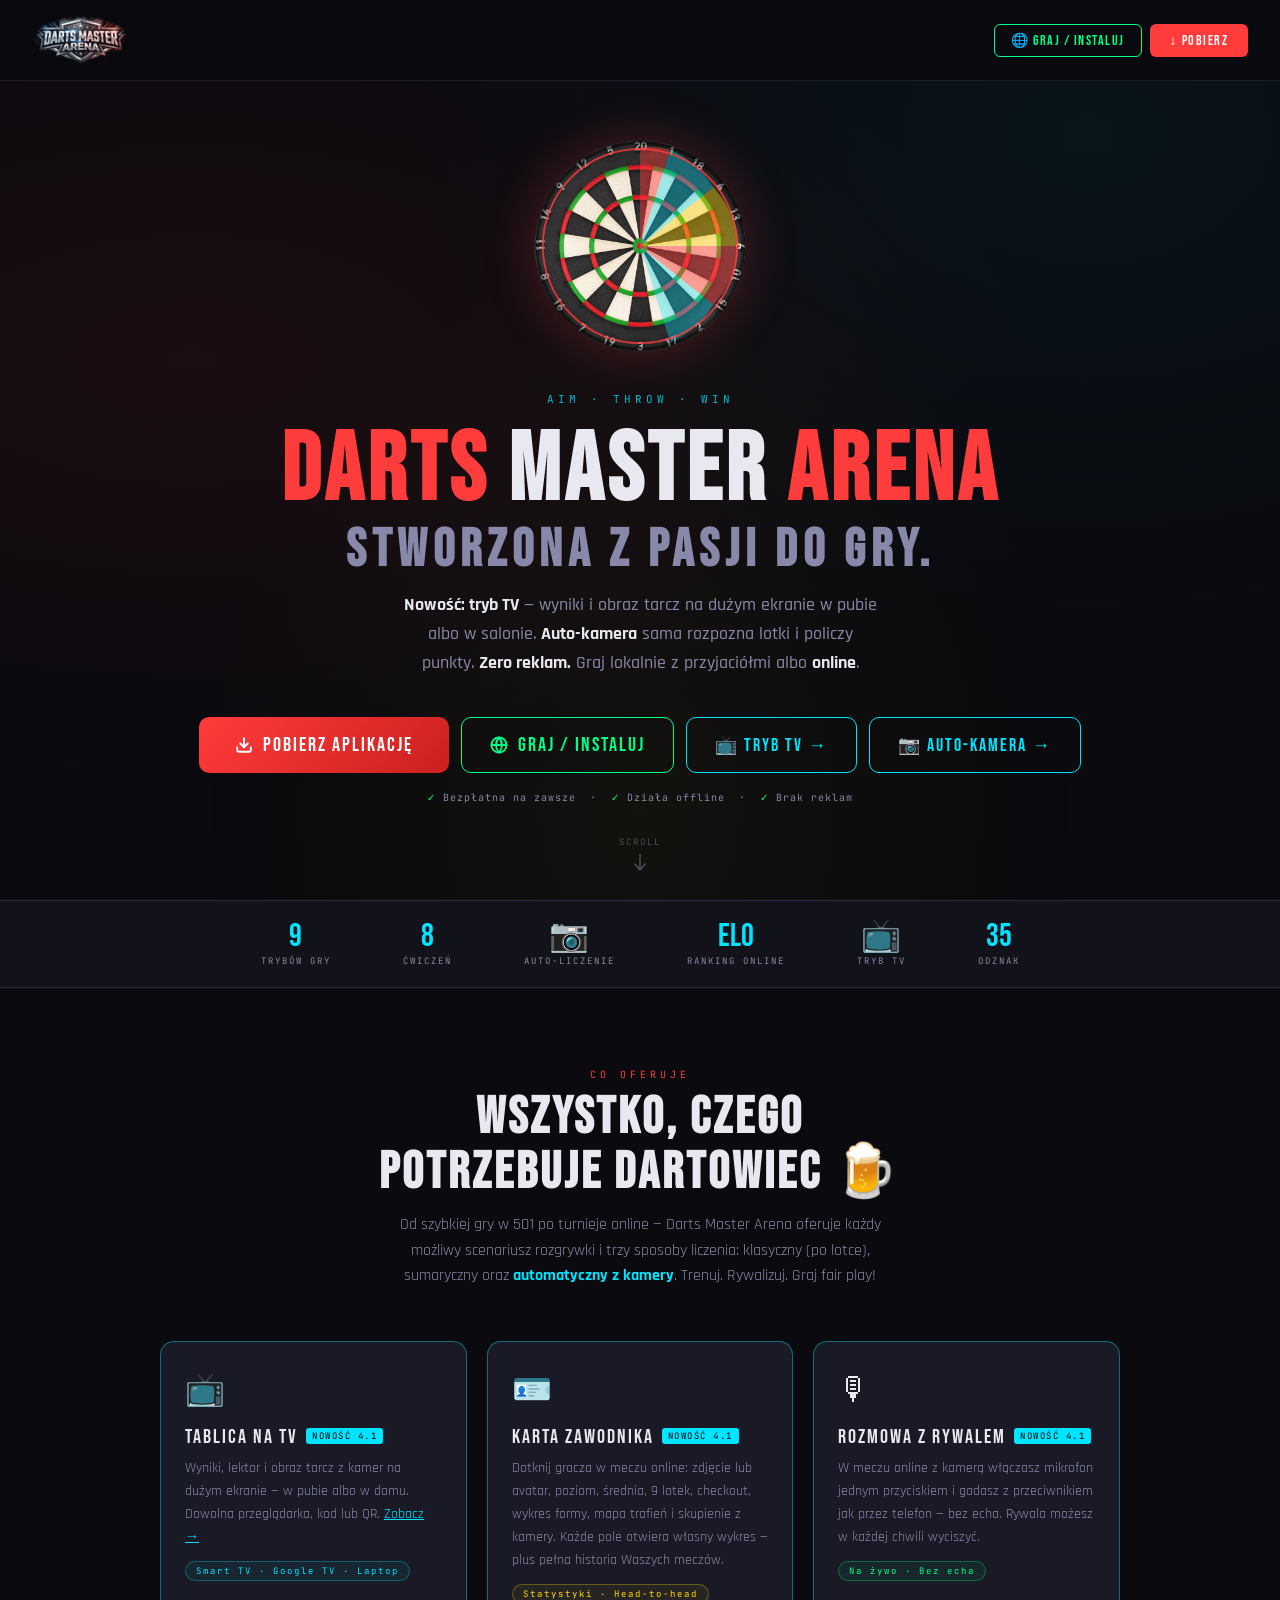
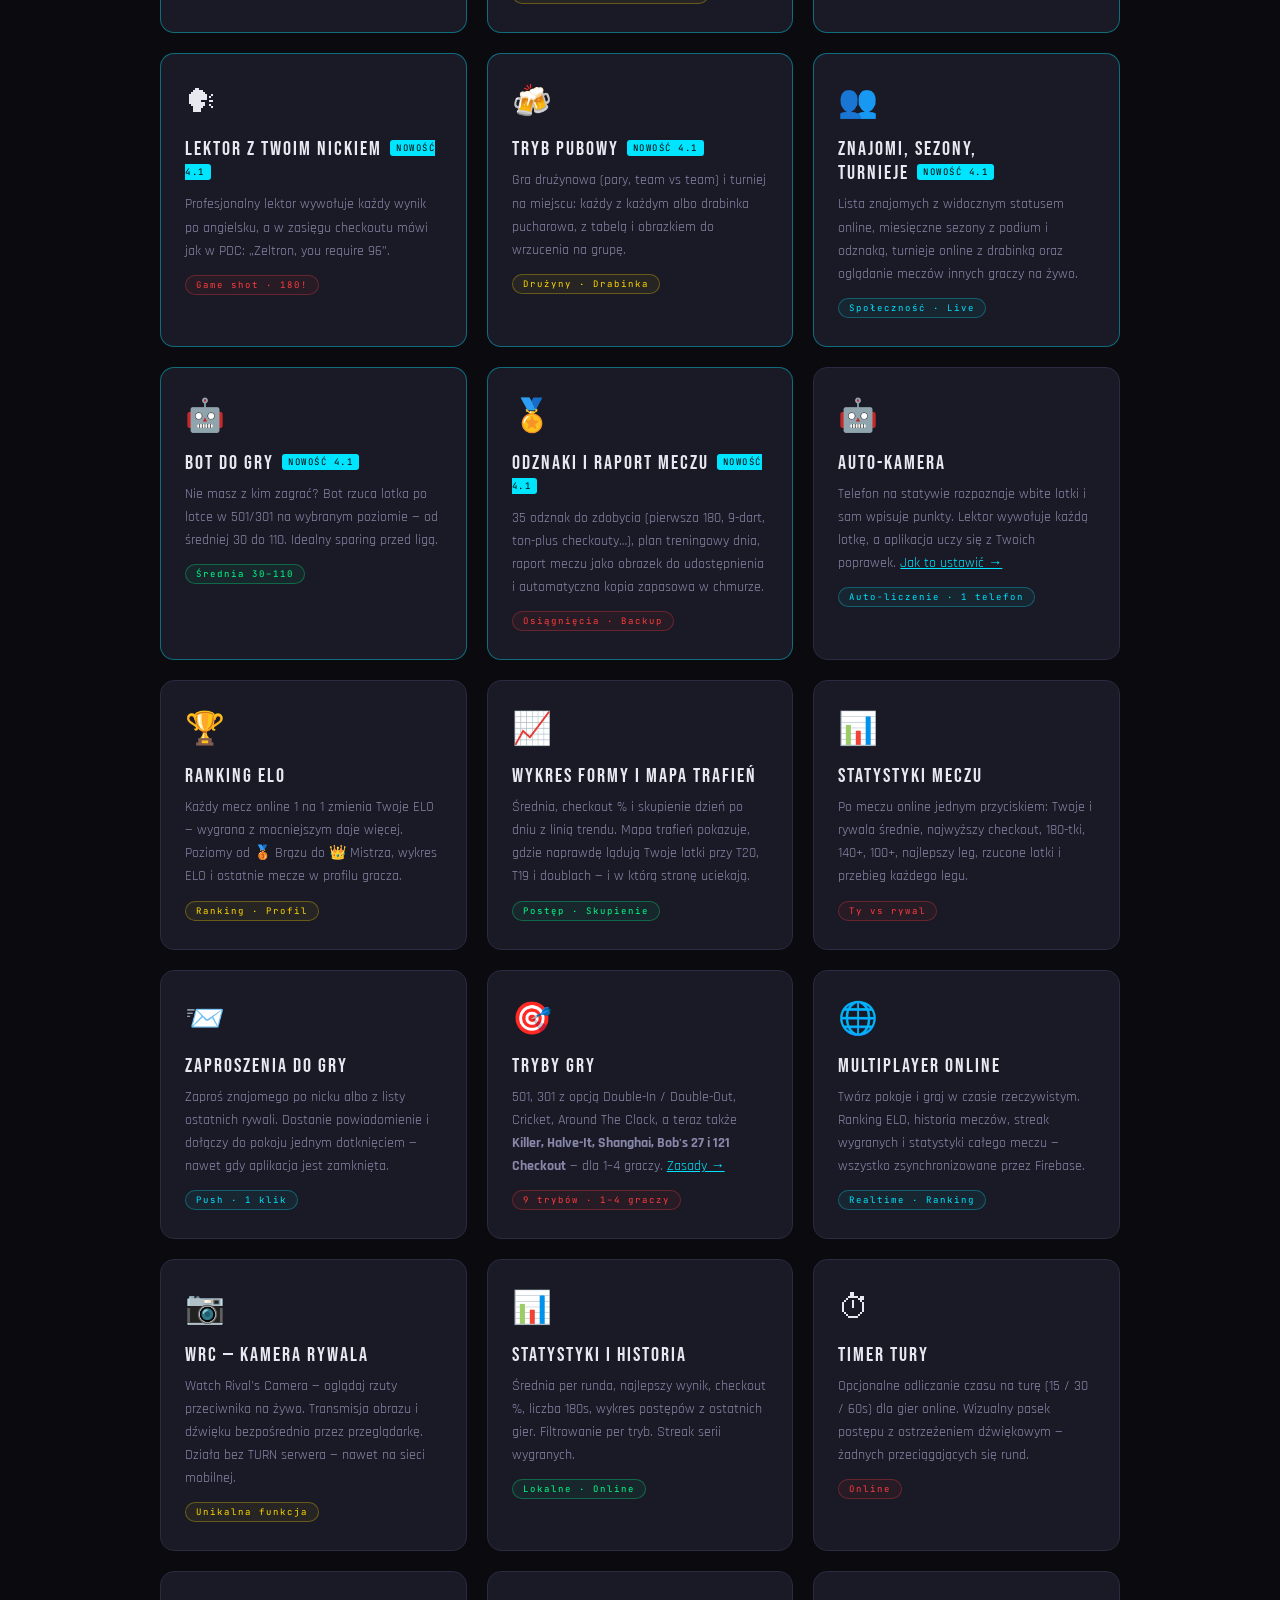
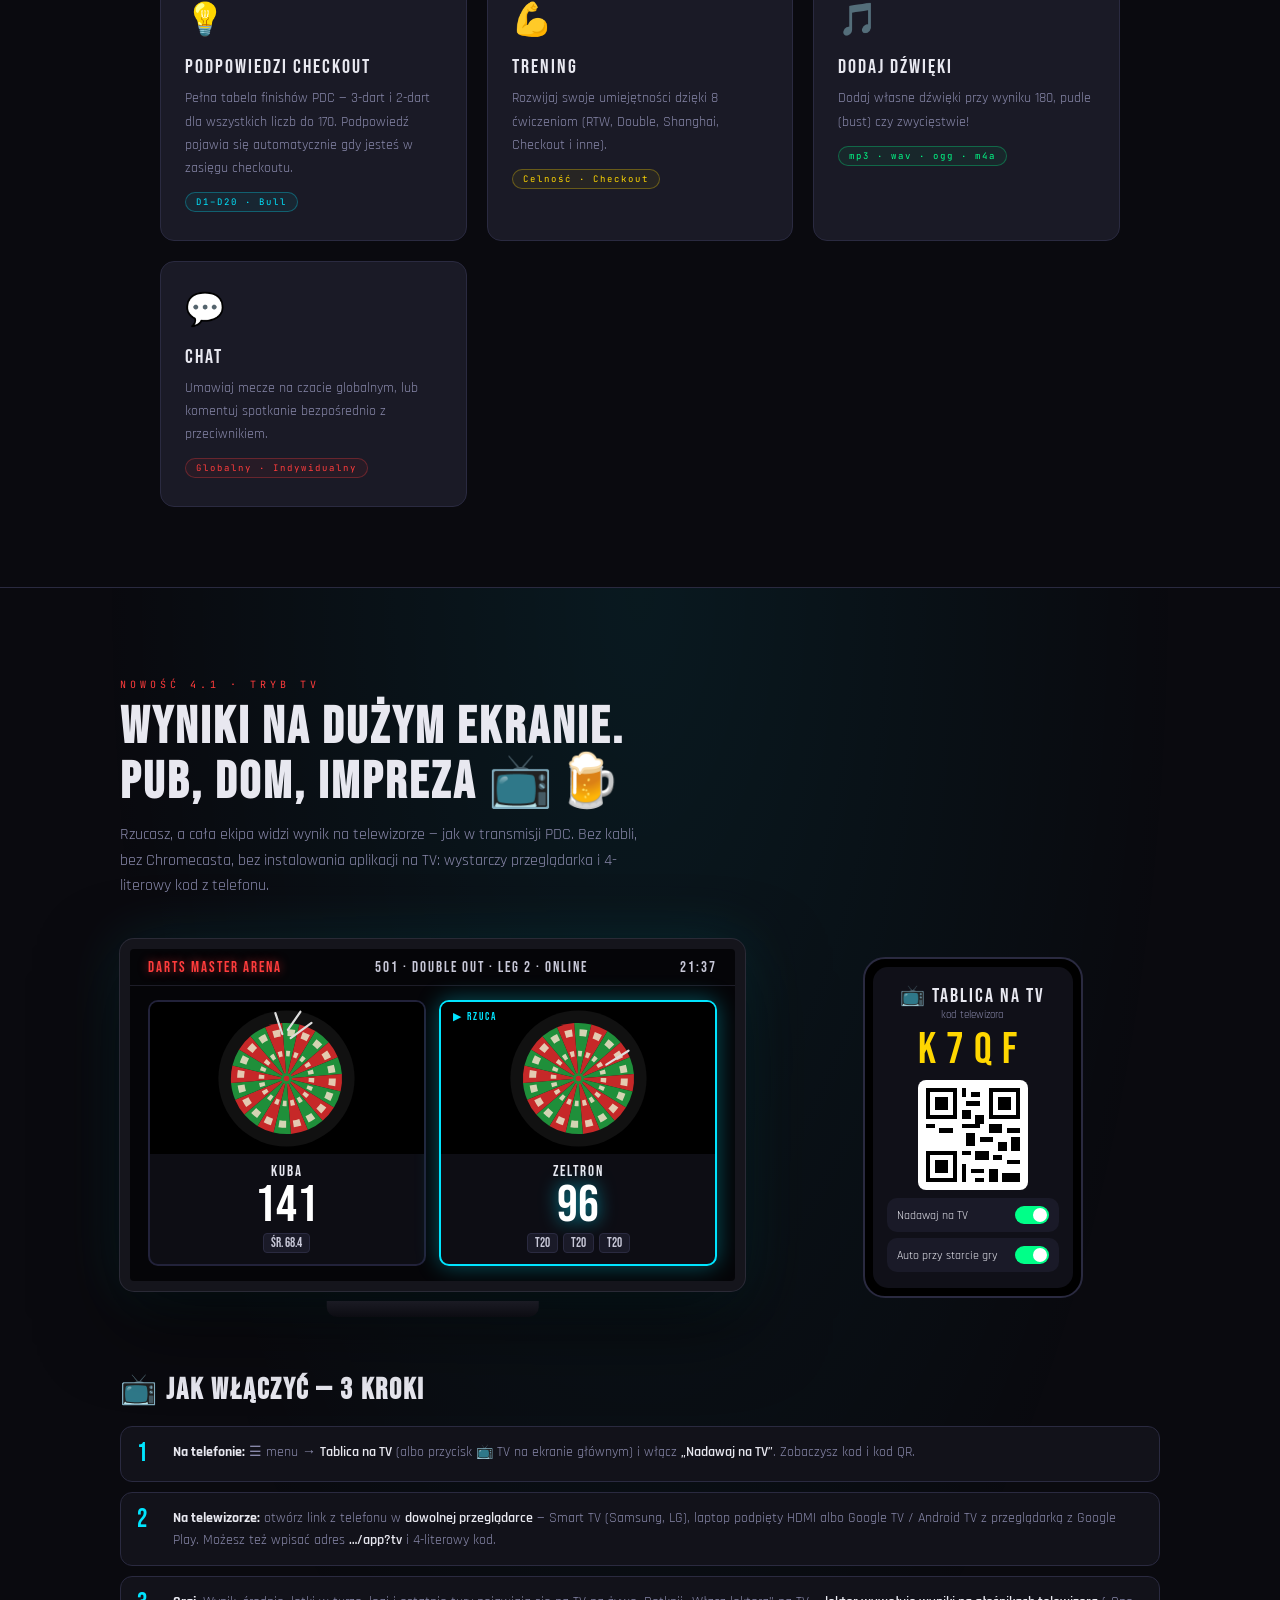
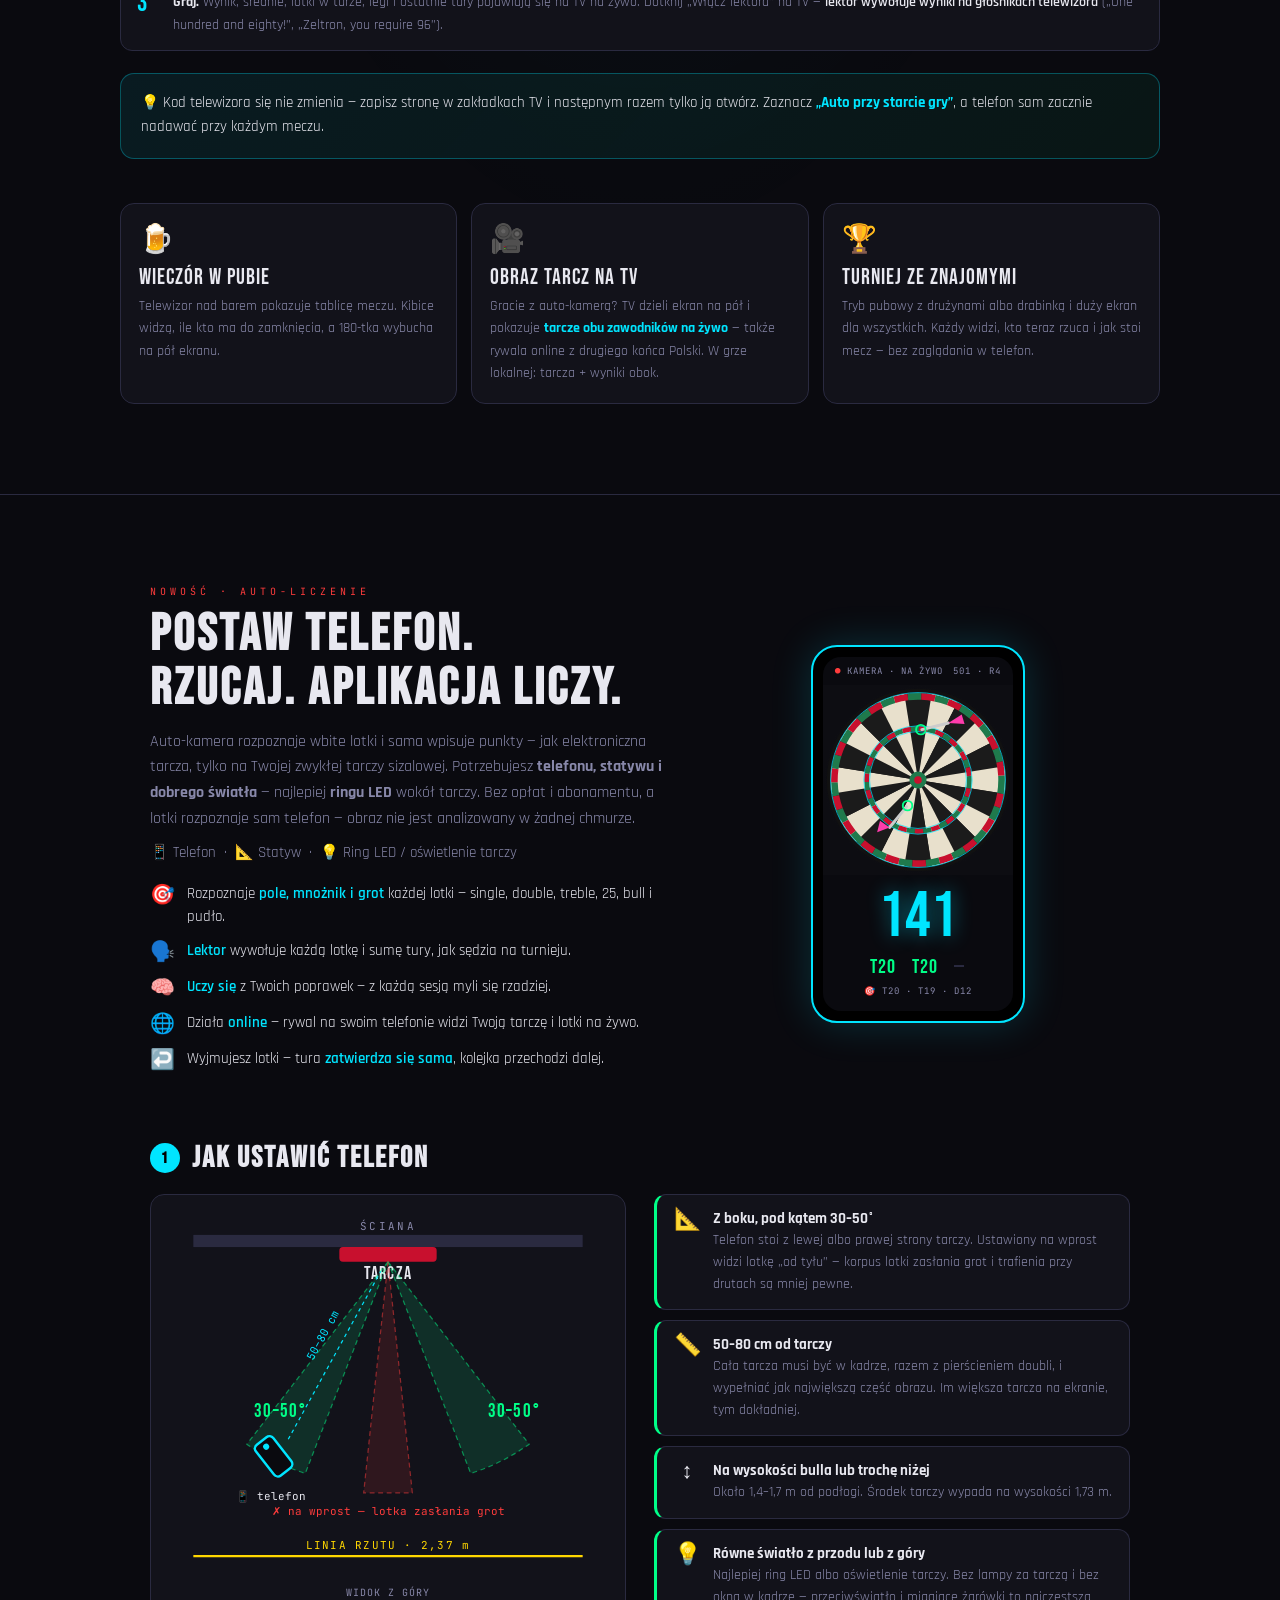
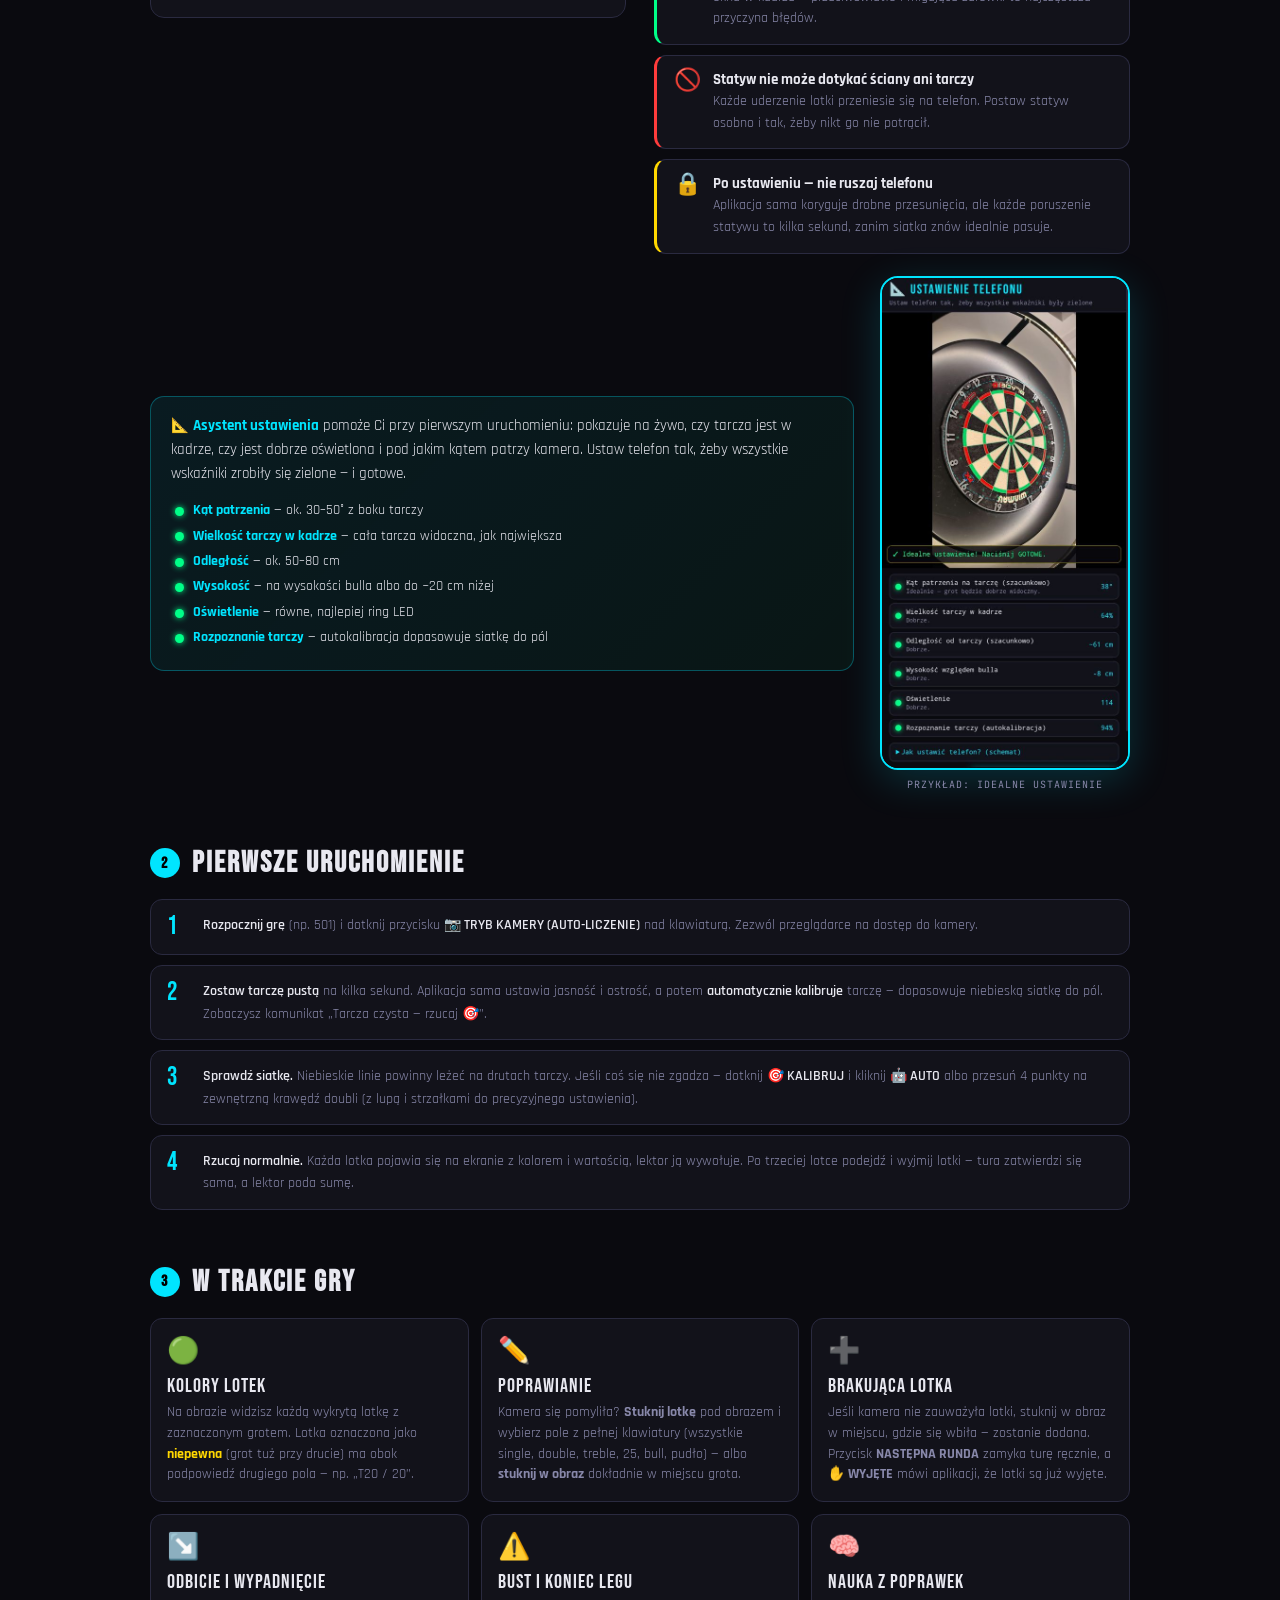
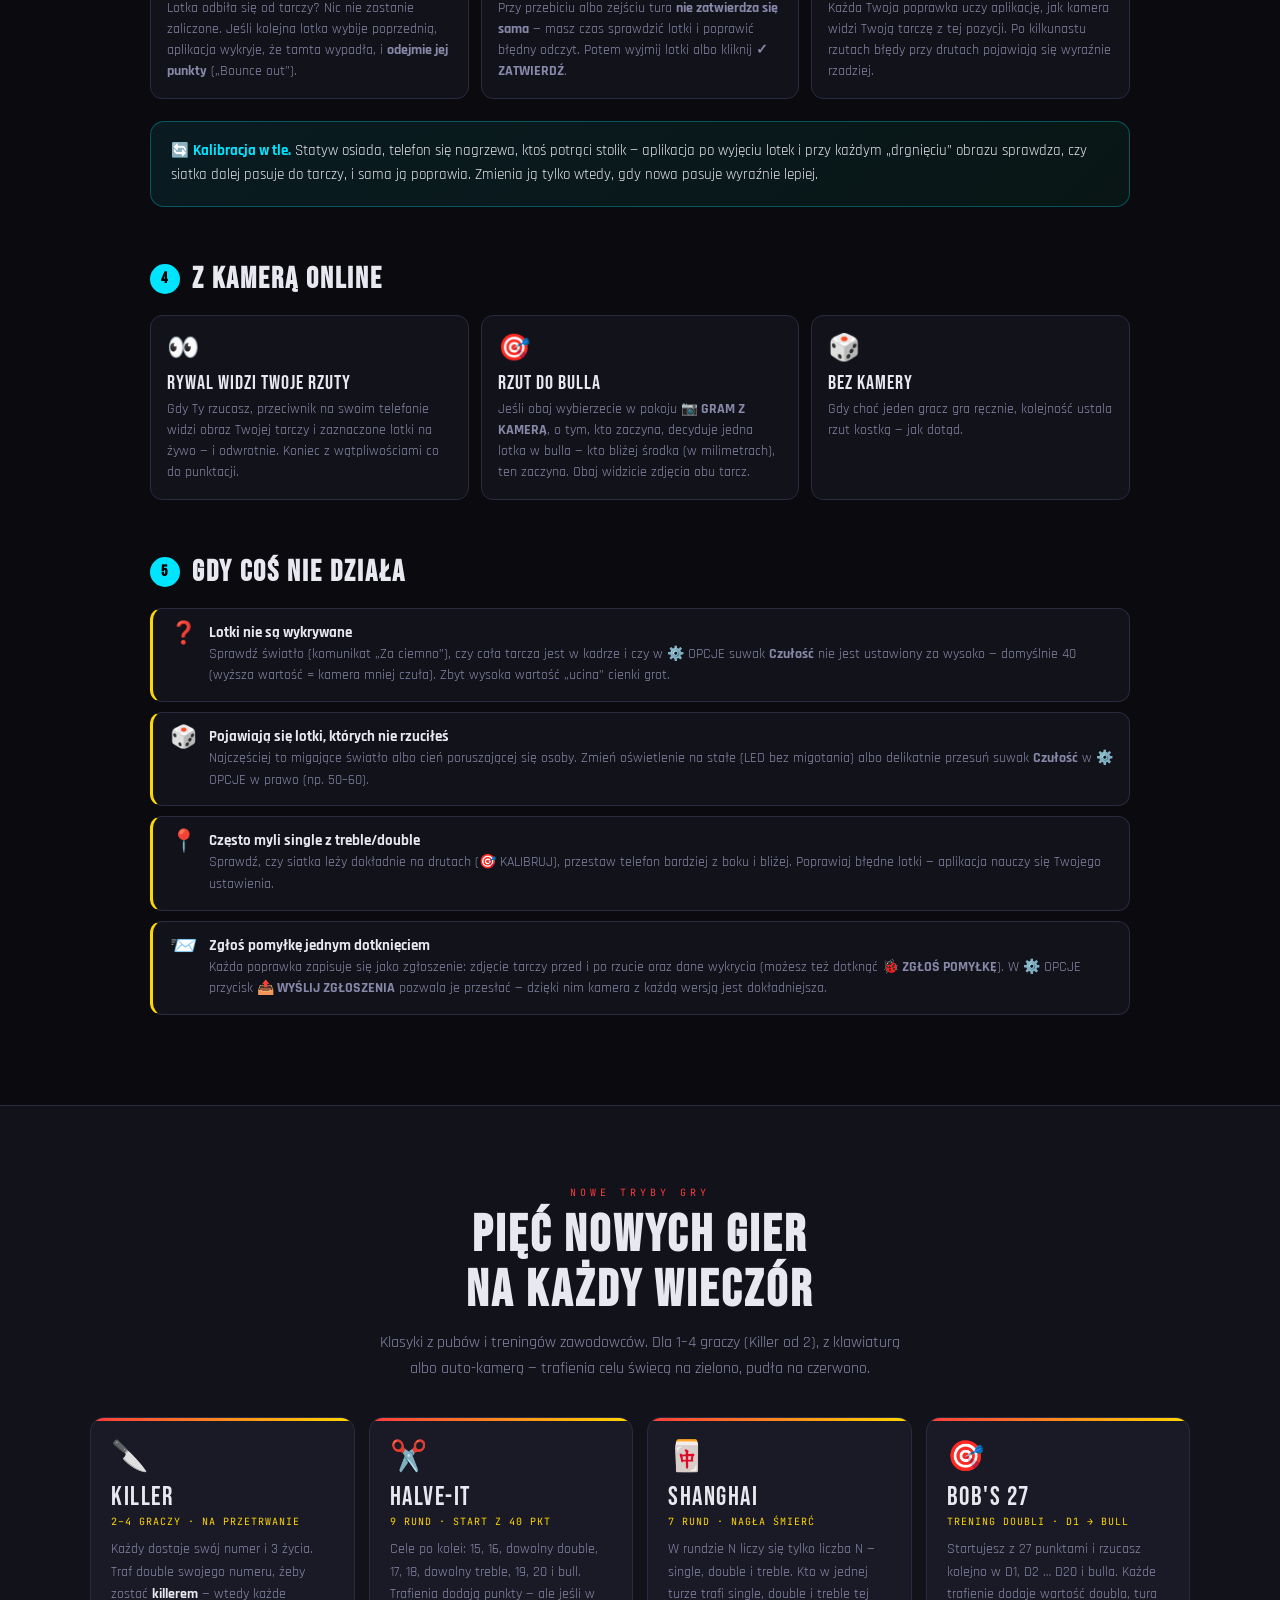
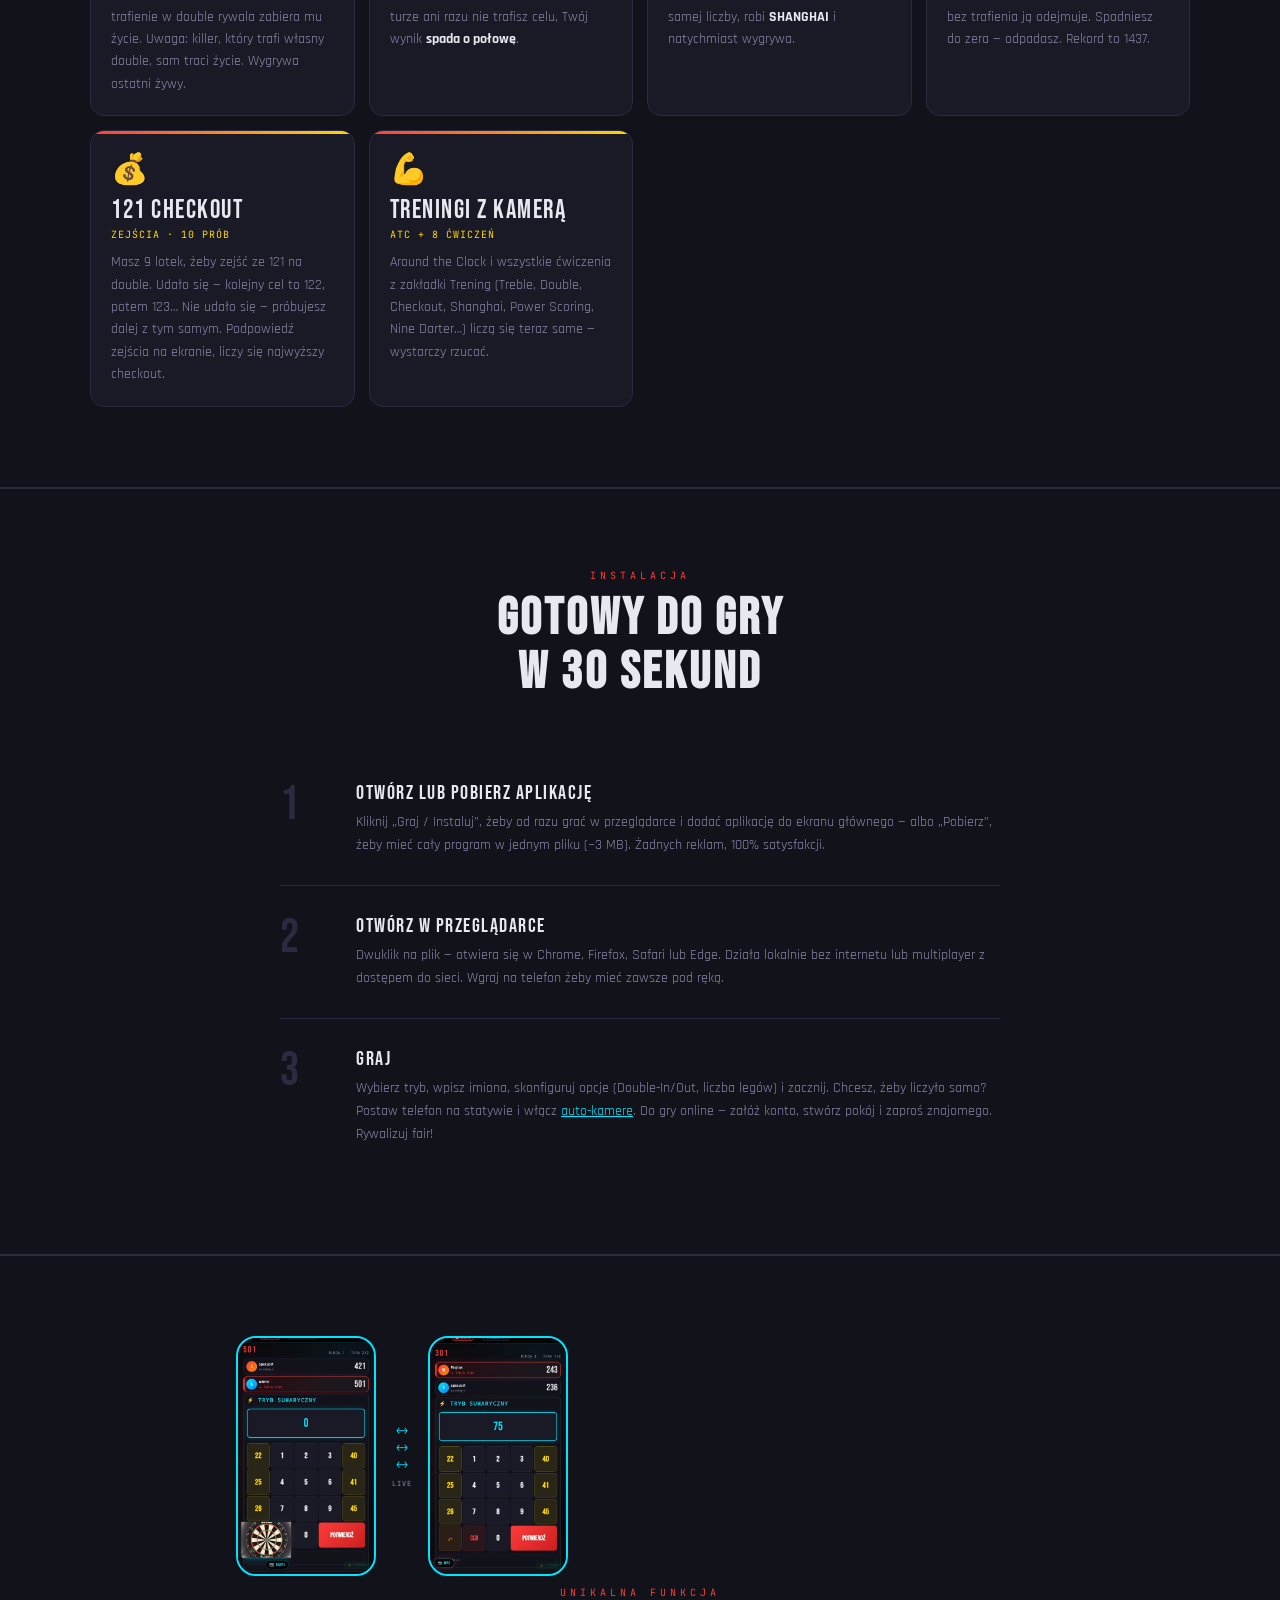
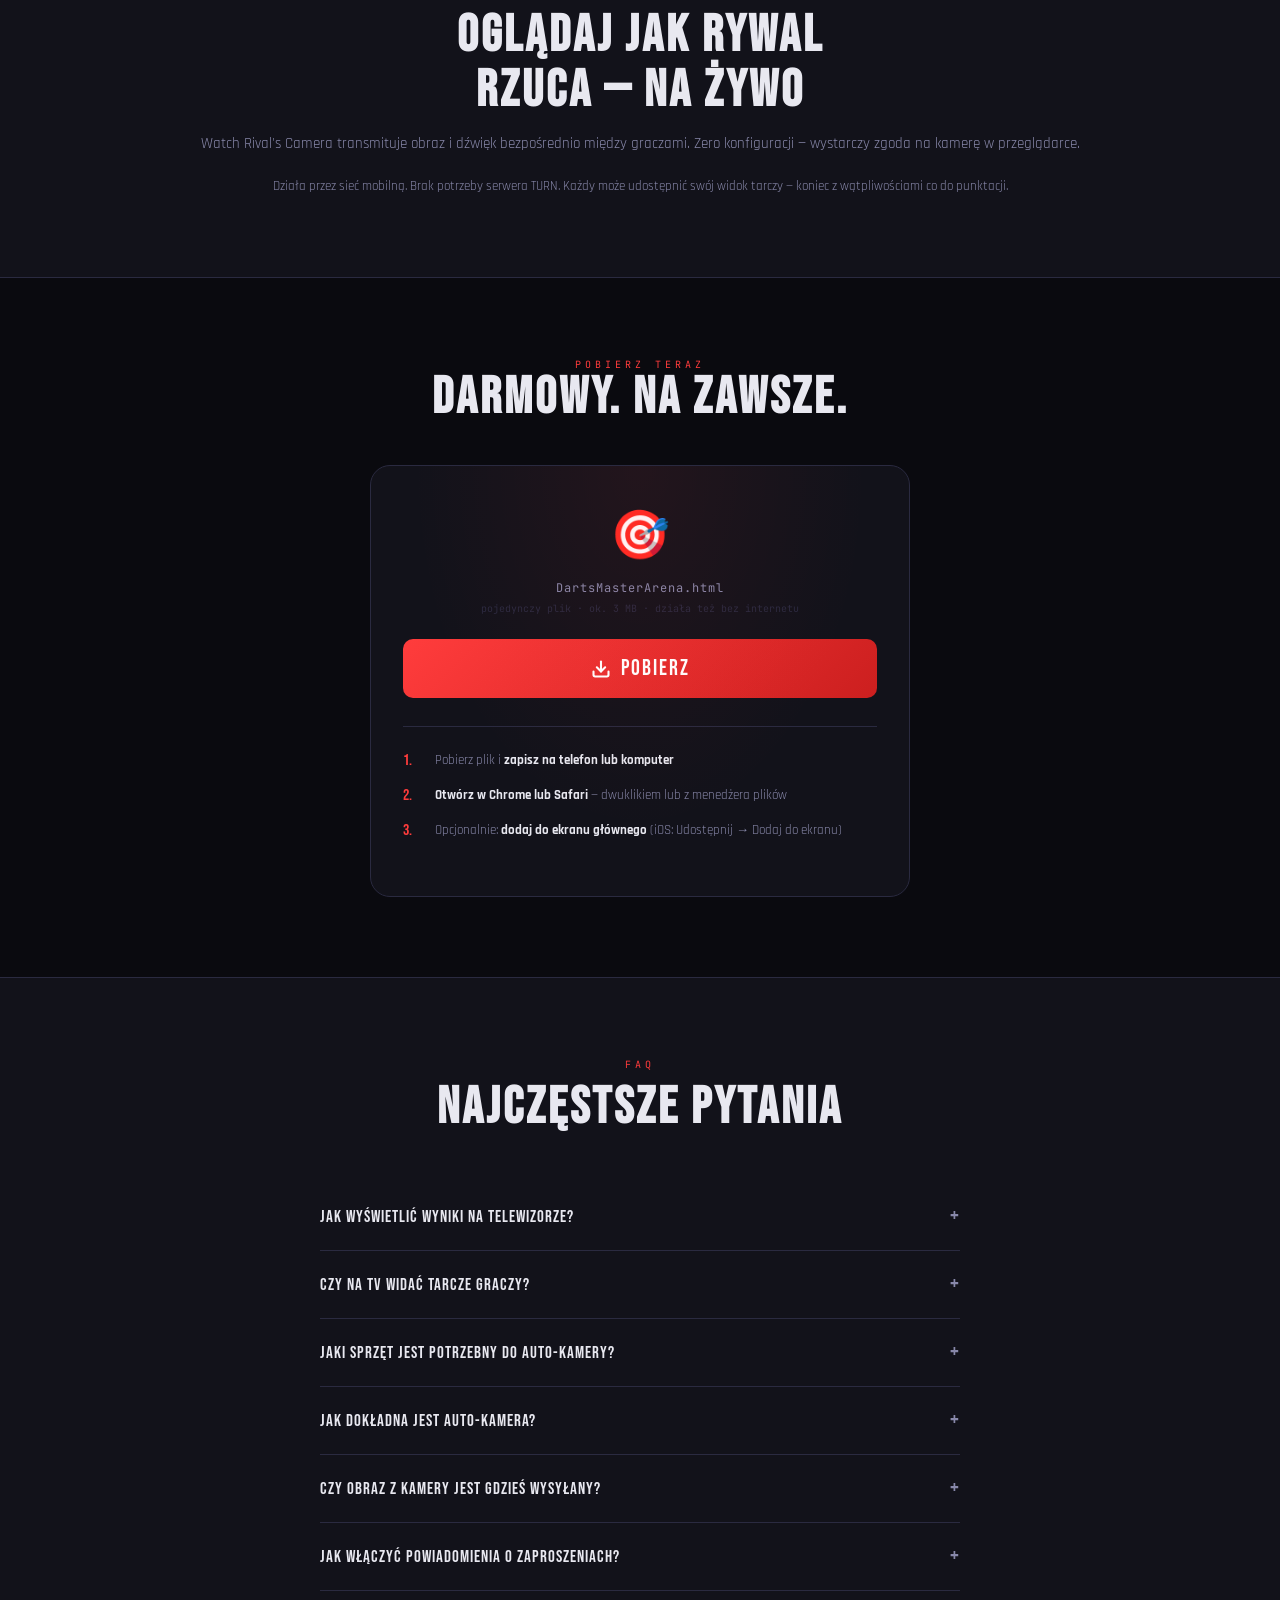
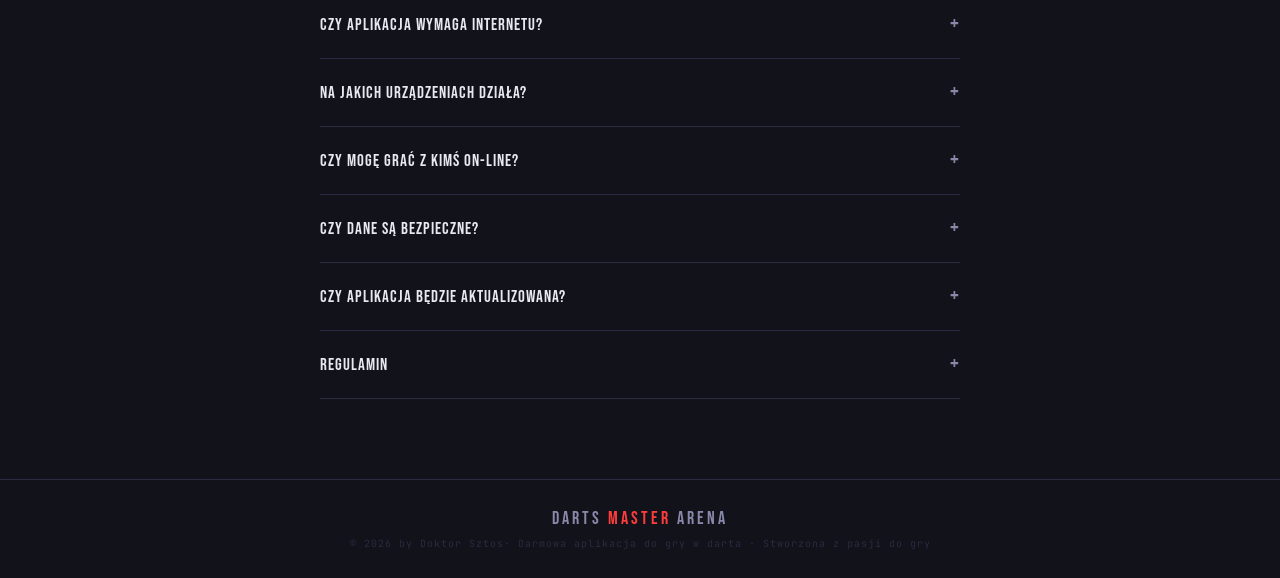
==== index.html @ 3f38d85a "Add files via upload" ====
<!DOCTYPE html>
<html lang="pl">
<head>
<meta charset="UTF-8">
<meta name="viewport" content="width=device-width, initial-scale=1.0">
<meta name="description" content="Darts Master Arena — darmowa aplikacja do gry w darta z auto-liczeniem przez kamerę telefonu. 501, 301, Cricket, Killer, Halve-It, Shanghai, Bob's 27. Multiplayer online, ranking ELO, statystyki.">
<meta property="og:title" content="Darts Master Arena">
<meta property="og:description" content="Postaw telefon na statywie — aplikacja sama liczy punkty. Graj lokalnie lub online, ranking ELO, statystyki, rzuty rywala na żywo.">
<meta name="theme-color" content="#0a0a0f">
<link rel="manifest" href="/manifest.json">
<link rel="apple-touch-icon" href="/icon-192.png">
<meta name="apple-mobile-web-app-capable" content="yes">
<meta name="apple-mobile-web-app-status-bar-style" content="black-translucent">
<meta name="apple-mobile-web-app-title" content="DM Arena">
<title>Darts Master Arena — Pobierz darmową aplikację dart</title>
<link href="https://fonts.googleapis.com/css2?family=Bebas+Neue&family=Rajdhani:wght@400;500;600;700&family=JetBrains+Mono:wght@400;500&display=swap" rel="stylesheet">
<style>
*{margin:0;padding:0;box-sizing:border-box}
:root{
  --bg:#0a0a0f;
  --surface:#12121a;
  --card:#1a1a26;
  --border:#2a2a40;
  --red:#ff3c3c;
  --cyan:#00e5ff;
  --gold:#ffd700;
  --green:#00ff88;
  --text:#e8e8f0;
  --muted:#8888aa;
}
html{scroll-behavior:smooth}
body{background:var(--bg);color:var(--text);font-family:'Rajdhani',sans-serif;overflow-x:hidden}
body::before{content:'';position:fixed;inset:0;background:
  radial-gradient(ellipse at 15% 40%,rgba(255,60,60,.07),transparent 55%),
  radial-gradient(ellipse at 85% 15%,rgba(0,229,255,.05),transparent 45%),
  radial-gradient(ellipse at 50% 90%,rgba(255,215,0,.04),transparent 50%);
  pointer-events:none;z-index:0}

/* ===== NAV ===== */
nav{position:fixed;top:0;left:0;right:0;z-index:100;padding:16px 32px;display:flex;align-items:center;justify-content:space-between;background:rgba(10,10,15,.85);backdrop-filter:blur(16px);border-bottom:1px solid rgba(42,42,64,.6)}
.nav-logo{font-family:'Bebas Neue',cursive;font-size:22px;letter-spacing:3px;color:var(--red);text-decoration:none}
.nav-logo span{color:var(--cyan)}
.nav-logo-img{display:flex;align-items:center;text-decoration:none}
.nav-logo-img img{height:48px;width:auto;object-fit:contain}
.nav-dl{background:var(--red);color:#fff;text-decoration:none;font-family:'Bebas Neue',cursive;font-size:14px;letter-spacing:1.5px;padding:8px 20px;border-radius:6px;transition:all .2s}
.nav-dl:hover{background:#cc1f1f;transform:translateY(-1px);box-shadow:0 4px 16px rgba(255,60,60,.35)}

/* ===== HERO ===== */
.hero{min-height:100vh;display:flex;flex-direction:column;align-items:center;justify-content:center;padding:100px 24px 60px;position:relative;text-align:center}
.hero-eyebrow{font-family:'JetBrains Mono',monospace;font-size:11px;letter-spacing:4px;color:var(--cyan);text-transform:uppercase;margin-bottom:20px;opacity:.8}

/* Animated dartboard */
.dartboard{width:220px;height:220px;margin:0 auto 36px;position:relative;flex-shrink:0}
svg.board{width:100%;height:100%;filter:drop-shadow(0 0 24px rgba(255,60,60,.25))}
.seg-red{fill:#c8102e}.seg-grn{fill:#006a4e}.seg-blk{fill:#1a1a1a}.seg-wht{fill:#e8e0cc}
.seg-wire{fill:none;stroke:#555;stroke-width:.8}
.db-outer{fill:#006a4e}.db-inner{fill:#c8102e}
/* Pulse rings */
@keyframes ring-pulse{0%{r:106;opacity:.4}100%{r:118;opacity:0}}
.pulse-ring{animation:ring-pulse 2s ease-out infinite}
.pulse-ring2{animation:ring-pulse 2s ease-out .7s infinite}
/* Highlight sweep */
@keyframes seg-glow{0%,89%,100%{opacity:0}90%,95%{opacity:1}}
.seg-highlight{fill:rgba(255,60,60,.45);animation:seg-glow 3s ease-in-out infinite}
.seg-highlight2{fill:rgba(0,229,255,.35);animation:seg-glow 3s ease-in-out 1s infinite}
.seg-highlight3{fill:rgba(255,215,0,.4);animation:seg-glow 3s ease-in-out 2s infinite}

.hero-title{font-family:'Bebas Neue',cursive;font-size:clamp(52px,12vw,96px);line-height:.95;letter-spacing:4px;margin-bottom:16px}
.hero-title .t-red{color:var(--red)}
.hero-title .t-dim{color:var(--muted);font-size:.55em;letter-spacing:6px;display:block;margin-top:8px}
.hero-sub{font-size:clamp(15px,3vw,18px);color:var(--muted);max-width:480px;margin:0 auto 40px;line-height:1.6;font-weight:500}
.hero-sub strong{color:var(--text)}

.hero-cta-group{display:flex;gap:12px;justify-content:center;flex-wrap:wrap}
.btn-primary{display:inline-flex;align-items:center;gap:10px;background:linear-gradient(135deg,var(--red),#cc1f1f);color:#fff;text-decoration:none;font-family:'Bebas Neue',cursive;font-size:20px;letter-spacing:2px;padding:16px 36px;border-radius:10px;transition:all .25s;box-shadow:0 0 0 rgba(255,60,60,0)}
.btn-primary:hover{transform:translateY(-3px);box-shadow:0 8px 30px rgba(255,60,60,.4)}
.btn-primary svg{flex-shrink:0}
.btn-secondary{display:inline-flex;align-items:center;gap:8px;background:transparent;color:var(--cyan);border:1px solid var(--cyan);text-decoration:none;font-family:'Bebas Neue',cursive;font-size:18px;letter-spacing:2px;padding:15px 28px;border-radius:10px;transition:all .25s}
.btn-secondary:hover{background:rgba(0,229,255,.08);transform:translateY(-2px)}
.btn-online{display:inline-flex;align-items:center;gap:10px;background:transparent;color:var(--green);border:1px solid var(--green);text-decoration:none;font-family:'Bebas Neue',cursive;font-size:20px;letter-spacing:2px;padding:15px 28px;border-radius:10px;transition:all .25s}
.btn-online:hover{background:rgba(0,255,136,.08);transform:translateY(-2px);box-shadow:0 6px 24px rgba(0,255,136,.2)}

.hero-note{font-family:'JetBrains Mono',monospace;font-size:10px;color:var(--muted);margin-top:18px;letter-spacing:1px}
.hero-note span{color:var(--green)}

/* Scroll indicator */
.scroll-hint{position:absolute;bottom:28px;left:50%;transform:translateX(-50%);display:flex;flex-direction:column;align-items:center;gap:6px;color:var(--muted);font-family:'JetBrains Mono',monospace;font-size:9px;letter-spacing:2px;opacity:.5;animation:bob 2s ease-in-out infinite}
@keyframes bob{0%,100%{transform:translateX(-50%) translateY(0)}50%{transform:translateX(-50%) translateY(5px)}}

/* ===== STATS BAR ===== */
.stats-bar{background:var(--surface);border-top:1px solid var(--border);border-bottom:1px solid var(--border);padding:20px 32px;display:flex;justify-content:center;gap:clamp(24px,6vw,72px);flex-wrap:wrap;position:relative;z-index:1}
.stat-item{text-align:center}
.stat-num{font-family:'Bebas Neue',cursive;font-size:32px;color:var(--cyan);line-height:1}
.stat-lbl{font-family:'JetBrains Mono',monospace;font-size:9px;color:var(--muted);letter-spacing:2px;text-transform:uppercase;margin-top:2px}

/* ===== SECTION ===== */
section{padding:80px 24px;position:relative;z-index:1}
.section-eyebrow{font-family:'JetBrains Mono',monospace;font-size:10px;letter-spacing:4px;color:var(--red);text-transform:uppercase;margin-bottom:10px}
.section-title{font-family:'Bebas Neue',cursive;font-size:clamp(32px,6vw,52px);letter-spacing:3px;line-height:1.05;margin-bottom:12px}
.section-sub{color:var(--muted);font-size:16px;max-width:520px;line-height:1.6}
.centered{text-align:center;margin:0 auto}
.centered .section-sub{margin:0 auto}

/* ===== FEATURES ===== */
.features-grid{display:grid;grid-template-columns:repeat(auto-fit,minmax(280px,1fr));gap:20px;max-width:960px;margin:52px auto 0}
.feat-card{background:var(--card);border:1px solid var(--border);border-radius:14px;padding:28px 24px;transition:all .25s;position:relative;overflow:hidden}
.feat-card::before{content:'';position:absolute;inset:0;opacity:0;transition:opacity .3s;border-radius:14px}
.feat-card:hover{transform:translateY(-4px);border-color:rgba(255,60,60,.3)}
.feat-card:hover::before{opacity:1;background:radial-gradient(ellipse at top left,rgba(255,60,60,.05),transparent 60%)}
.feat-icon{font-size:32px;margin-bottom:14px;display:block}
.feat-title{font-family:'Bebas Neue',cursive;font-size:20px;letter-spacing:2px;color:var(--text);margin-bottom:8px}
.feat-desc{font-size:14px;color:var(--muted);line-height:1.65}
.feat-tag{display:inline-block;margin-top:12px;font-family:'JetBrains Mono',monospace;font-size:9px;letter-spacing:2px;padding:3px 10px;border-radius:20px;border:1px solid}
.tag-red{color:var(--red);border-color:rgba(255,60,60,.3);background:rgba(255,60,60,.06)}
.tag-cyan{color:var(--cyan);border-color:rgba(0,229,255,.3);background:rgba(0,229,255,.06)}
.tag-gold{color:var(--gold);border-color:rgba(255,215,0,.3);background:rgba(255,215,0,.06)}
.tag-green{color:var(--green);border-color:rgba(0,255,136,.3);background:rgba(0,255,136,.06)}

/* ===== HOW IT WORKS ===== */
.how-wrap{max-width:720px;margin:52px auto 0;display:flex;flex-direction:column;gap:0}
.how-step{display:flex;gap:24px;align-items:flex-start;padding:28px 0;border-bottom:1px solid var(--border);position:relative}
.how-step:last-child{border-bottom:none}
.how-num{font-family:'Bebas Neue',cursive;font-size:48px;color:var(--border);line-height:1;flex-shrink:0;width:52px;transition:color .3s}
.how-step:hover .how-num{color:var(--red)}
.how-body{flex:1}
.how-title{font-family:'Bebas Neue',cursive;font-size:20px;letter-spacing:1.5px;margin-bottom:6px}
.how-desc{font-size:14px;color:var(--muted);line-height:1.65}
.how-connector{position:absolute;left:25px;bottom:-1px;width:2px;height:100%;background:linear-gradient(var(--border),transparent);pointer-events:none}

/* ===== WRC FEATURE ===== */
.wrc-section{background:var(--surface);border-top:1px solid var(--border);border-bottom:1px solid var(--border)}
.wrc-inner{max-width:900px;margin:0 auto;display:grid;grid-template-columns:1fr 1fr;gap:52px;align-items:center}
.wrc-visual{position:relative}
.wrc-phones{display:flex;gap:16px;justify-content:center}
.wrc-phone{background:var(--card);border:2px solid var(--border);border-radius:20px;width:130px;height:220px;display:flex;flex-direction:column;align-items:center;justify-content:center;gap:10px;position:relative;overflow:hidden;transition:border-color .3s}
.wrc-phone.active{border-color:var(--cyan)}
.wrc-cam-dot{width:8px;height:8px;border-radius:50%;background:var(--red)}
@keyframes cam-pulse{0%,100%{box-shadow:0 0 0 0 rgba(255,60,60,.6)}50%{box-shadow:0 0 0 6px rgba(255,60,60,0)}}
.wrc-cam-dot.live{animation:cam-pulse 1.5s ease-out infinite}
.wrc-cam-label{font-family:'JetBrains Mono',monospace;font-size:8px;color:var(--muted);letter-spacing:1px}
.wrc-stream-icon{font-size:28px}
.wrc-arrow{font-family:'JetBrains Mono',monospace;font-size:10px;color:var(--cyan);display:flex;flex-direction:column;align-items:center;gap:4px;justify-content:center}
@keyframes arrow-flow{0%,100%{opacity:.3;transform:scaleX(.8)}50%{opacity:1;transform:scaleX(1)}}
.wrc-arrow span{animation:arrow-flow 1.2s ease-in-out infinite}
.wrc-arrow span:nth-child(2){animation-delay:.4s}
.wrc-arrow span:nth-child(3){animation-delay:.8s}

/* ===== DOWNLOAD ===== */
.dl-section{text-align:center}
.dl-card{background:var(--surface);border:1px solid var(--border);border-radius:20px;max-width:540px;margin:40px auto 0;padding:40px 32px;position:relative;overflow:hidden}
.dl-card::before{content:'';position:absolute;inset:0;background:radial-gradient(ellipse at 50% 0%,rgba(255,60,60,.07),transparent 60%);pointer-events:none}
.dl-filename{font-family:'JetBrains Mono',monospace;font-size:12px;color:var(--muted);margin-bottom:6px;letter-spacing:1px}
.dl-size{font-family:'JetBrains Mono',monospace;font-size:10px;color:var(--border);margin-bottom:24px}
.dl-steps{text-align:left;margin:28px 0 0;border-top:1px solid var(--border);padding-top:24px}
.dl-step{display:flex;gap:12px;align-items:flex-start;margin-bottom:14px}
.dl-step-num{font-family:'Bebas Neue',cursive;font-size:16px;color:var(--red);flex-shrink:0;line-height:1.3;min-width:20px}
.dl-step-txt{font-size:13px;color:var(--muted);line-height:1.5}
.dl-step-txt strong{color:var(--text)}

/* ===== FAQ ===== */
.faq-wrap{max-width:640px;margin:48px auto 0}
.faq-item{border-bottom:1px solid var(--border)}
.faq-q{display:flex;justify-content:space-between;align-items:center;padding:20px 0;cursor:pointer;font-family:'Bebas Neue',cursive;font-size:17px;letter-spacing:1px;transition:color .2s;user-select:none}
.faq-q:hover{color:var(--red)}
.faq-q::after{content:'+';font-size:22px;color:var(--muted);transition:transform .2s;flex-shrink:0}
.faq-item.open .faq-q::after{transform:rotate(45deg);color:var(--red)}
.faq-a{font-size:14px;color:var(--muted);line-height:1.7;max-height:0;overflow:hidden;transition:max-height .3s ease,padding .3s}
.faq-item.open .faq-a{max-height:600px;padding-bottom:18px;overflow-y:auto}

/* ===== FOOTER ===== */
footer{background:var(--surface);border-top:1px solid var(--border);padding:28px 32px;text-align:center;position:relative;z-index:1}
.footer-logo{font-family:'Bebas Neue',cursive;font-size:18px;letter-spacing:3px;color:var(--muted);margin-bottom:8px}
.footer-logo span{color:var(--red)}
.footer-txt{font-family:'JetBrains Mono',monospace;font-size:10px;color:var(--border);letter-spacing:1px}

/* ===== RESPONSIVE ===== */
@media(max-width:660px){
  nav{padding:14px 18px}
  .nav-dl{font-size:12px;padding:7px 14px}        /* ← NOWE: mniejszy przycisk nav */

  .stats-bar{gap:20px;padding:18px}
  .stat-num{font-size:26px}

  .wrc-inner{grid-template-columns:1fr;gap:32px;text-align:center}  /* ← dodaj text-align */
                       

  .dl-card{padding:28px 18px}                      /* ← NOWE: mniejszy padding */

  .how-step{gap:14px}
  .how-num{font-size:36px;width:40px}
  section{padding:56px 18px}
}@media(prefers-reduced-motion:reduce){
  *{animation:none!important;transition:none!important}
}

/* ===== NOWOŚCI 2026 ===== */
.new-badge{display:inline-block;font-family:'JetBrains Mono',monospace;font-size:10px;letter-spacing:2px;color:#000;background:var(--green);padding:3px 8px;border-radius:4px;margin-left:8px;vertical-align:middle}
.feat-card.is-new{border-color:rgba(0,255,136,.35)}
.feat-card.is-new .feat-title::after{content:'NOWOŚĆ';font-family:'JetBrains Mono',monospace;font-size:9px;letter-spacing:1.5px;color:#000;background:var(--green);padding:2px 6px;border-radius:3px;margin-left:8px;vertical-align:middle}
.cam-section{padding:90px 24px;position:relative;z-index:1;border-top:1px solid var(--border)}
.cam-wrap{max-width:980px;margin:0 auto}
.cam-hero{display:grid;grid-template-columns:1.1fr .9fr;gap:36px;align-items:center;margin-bottom:56px}
.cam-points{list-style:none;margin-top:18px}
.cam-points li{display:flex;gap:12px;align-items:flex-start;margin-bottom:12px;font-size:15px;color:var(--text);line-height:1.5}
.cam-points li b{color:var(--cyan);font-weight:600}
.cam-points li span.i{font-size:20px;line-height:1.2;flex-shrink:0}
.cam-phone{background:#000;border:2px solid var(--cyan);border-radius:26px;padding:10px;max-width:290px;margin:0 auto;box-shadow:0 0 40px rgba(0,229,255,.18)}
.cam-screen{background:#0a0a0f;border-radius:18px;overflow:hidden}
.cam-top{display:flex;justify-content:space-between;padding:8px 12px;font-family:'JetBrains Mono',monospace;font-size:9px;color:var(--muted);letter-spacing:1px}
.cam-top b{color:var(--red);font-weight:500}
.cam-view{aspect-ratio:4/3;background:radial-gradient(circle at 50% 50%,#1b1b22 0,#0d0d12 70%);display:flex;align-items:center;justify-content:center;position:relative}
.cam-bottom{padding:10px 12px 14px;text-align:center}
.cam-big{font-family:'Bebas Neue',cursive;font-size:64px;line-height:1;color:var(--cyan);text-shadow:0 0 20px rgba(0,229,255,.45)}
.cam-darts{display:flex;justify-content:center;gap:16px;margin-top:6px;font-family:'Bebas Neue',cursive;font-size:20px;letter-spacing:1px}
.cam-sub{font-family:'JetBrains Mono',monospace;font-size:9px;color:var(--muted);margin-top:6px;letter-spacing:1px}
.cam-h3{font-family:'Bebas Neue',cursive;font-size:30px;letter-spacing:2px;color:var(--text);margin:54px 0 18px;display:flex;align-items:center;gap:12px}
.cam-h3 .n{font-size:16px;color:#000;background:var(--cyan);border-radius:50%;width:30px;height:30px;display:inline-flex;align-items:center;justify-content:center;flex-shrink:0}
.setup-grid{display:grid;grid-template-columns:1fr 1fr;gap:28px;align-items:start}
.setup-diagram{background:var(--surface);border:1px solid var(--border);border-radius:14px;padding:18px}
.setup-diagram svg{width:100%;height:auto;display:block}
.setup-cap{font-family:'JetBrains Mono',monospace;font-size:10px;color:var(--muted);text-align:center;margin-top:8px;letter-spacing:1px}
.rules{display:grid;gap:10px}
.rule{display:flex;gap:12px;background:var(--surface);border:1px solid var(--border);border-radius:12px;padding:14px 16px;align-items:flex-start}
.rule .ri{font-size:22px;line-height:1;flex-shrink:0;width:28px;text-align:center}
.rule .rt{font-weight:700;font-size:15px;color:var(--text);margin-bottom:2px}
.rule .rd{font-size:14px;color:var(--muted);line-height:1.55}
.rule.ok{border-left:3px solid var(--green)}.rule.no{border-left:3px solid var(--red)}.rule.tip{border-left:3px solid var(--gold)}
.steps-list{counter-reset:s;display:grid;gap:10px}
.step{display:flex;gap:14px;background:var(--surface);border:1px solid var(--border);border-radius:12px;padding:14px 16px}
.step::before{counter-increment:s;content:counter(s);font-family:'Bebas Neue',cursive;font-size:26px;color:var(--cyan);line-height:1;min-width:22px}
.step b{color:var(--text)}
.step p{font-size:14px;color:var(--muted);line-height:1.6}
.step p strong{color:var(--text);font-weight:600}
.cols3{display:grid;grid-template-columns:repeat(3,1fr);gap:12px}
.mini{background:var(--surface);border:1px solid var(--border);border-radius:12px;padding:16px}
.mini .mi{font-size:26px;margin-bottom:6px}
.mini .mt{font-family:'Bebas Neue',cursive;font-size:20px;letter-spacing:1px;color:var(--text);margin-bottom:4px}
.mini .md{font-size:13.5px;color:var(--muted);line-height:1.55}
.legend{display:flex;flex-wrap:wrap;gap:14px;margin:6px 0 4px;font-size:13px;color:var(--muted)}
.legend span{display:inline-flex;align-items:center;gap:6px}
.legend i{width:12px;height:12px;border-radius:50%;display:inline-block}
.games-grid{display:grid;grid-template-columns:repeat(auto-fit,minmax(260px,1fr));gap:14px;max-width:1100px;margin:36px auto 0}
.game-card{background:var(--card);border:1px solid var(--border);border-radius:14px;padding:20px;position:relative;overflow:hidden}
.game-card::before{content:'';position:absolute;top:0;left:0;right:0;height:3px;background:linear-gradient(90deg,var(--red),var(--gold))}
.game-card .gi{font-size:30px}
.game-card .gt{font-family:'Bebas Neue',cursive;font-size:26px;letter-spacing:1.5px;color:var(--text);margin:6px 0 2px}
.game-card .gs{font-family:'JetBrains Mono',monospace;font-size:10px;letter-spacing:1px;color:var(--gold);margin-bottom:10px}
.game-card p{font-size:14px;color:var(--muted);line-height:1.6}
.callout{background:linear-gradient(135deg,rgba(0,229,255,.08),rgba(0,255,136,.05));border:1px solid rgba(0,229,255,.3);border-radius:14px;padding:18px 20px;margin-top:22px;font-size:14.5px;line-height:1.65;color:var(--text)}
.callout b{color:var(--cyan)}
@media(max-width:760px){
  .cam-hero,.setup-grid{grid-template-columns:1fr}
  .cols3{grid-template-columns:1fr}
  .cam-section{padding:70px 18px}
  .cam-h3{font-size:25px}
}

/* ===== TRYB TV ===== */
.tv-section{padding:90px 24px;position:relative;z-index:1;border-top:1px solid var(--border);background:radial-gradient(ellipse at 50% 0,rgba(0,229,255,.07),transparent 60%)}
.tv-wrap{max-width:1040px;margin:0 auto}
.tv-hero{display:grid;grid-template-columns:1.25fr .75fr;gap:40px;align-items:center}
.tv-set{position:relative;padding-bottom:26px}
.tv-screen{background:#050508;border:10px solid #15151c;border-radius:14px;aspect-ratio:16/9;box-shadow:0 0 0 1px #2a2a36,0 30px 80px rgba(0,0,0,.6),0 0 60px rgba(0,229,255,.12);overflow:hidden;display:flex;flex-direction:column;font-family:'Bebas Neue',cursive}
.tv-set::after{content:'';position:absolute;bottom:0;left:50%;transform:translateX(-50%);width:34%;height:16px;background:linear-gradient(#1b1b24,#0c0c12);border-radius:0 0 10px 10px}
.tv-bar{display:flex;justify-content:space-between;align-items:center;padding:1.4% 3%;border-bottom:1px solid #1d1d28;font-size:clamp(9px,1.6vw,15px);letter-spacing:2px;color:#c8c8d8}
.tv-bar .lg{color:var(--red);text-shadow:0 0 10px rgba(255,59,59,.6)}
.tv-halves{flex:1;display:grid;grid-template-columns:1fr 1fr;gap:2.4%;padding:2.4% 3%;min-height:0}
.tv-p{border:2px solid #22223a;border-radius:10px;overflow:hidden;display:flex;flex-direction:column;background:#0d0d14;min-height:0}
.tv-p.on{border-color:var(--cyan);box-shadow:0 0 22px rgba(0,229,255,.35)}
.tv-cam{flex:1;min-height:0;background:#000;display:flex;align-items:center;justify-content:center;position:relative}
.tv-cam svg{height:92%;width:auto}
.tv-tag{position:absolute;top:6px;left:6px;font-size:clamp(7px,1.1vw,11px);letter-spacing:2px;color:var(--cyan);background:rgba(0,0,0,.65);padding:2px 6px;border-radius:4px}
.tv-info{text-align:center;padding:3% 0 4%}
.tv-nm{font-size:clamp(9px,1.5vw,15px);letter-spacing:2px;color:#e8e8f0}
.tv-sc{font-size:clamp(26px,5vw,52px);line-height:.95;color:#fff}
.tv-p.on .tv-sc{text-shadow:0 0 18px rgba(0,229,255,.6)}
.tv-dr{display:flex;justify-content:center;gap:5px;margin-top:3px;font-size:clamp(8px,1.2vw,13px)}
.tv-dr span{background:#1a1a28;border:1px solid #2a2a40;border-radius:4px;padding:1px 7px;color:#c8c8d8}
.tv-flash{position:absolute;inset:0;display:flex;align-items:center;justify-content:center;pointer-events:none}
.tv-flash b{font-size:clamp(40px,9vw,96px);color:var(--gold);text-shadow:0 0 30px rgba(255,215,0,.8);animation:tvfl 4s infinite;opacity:0}
@keyframes tvfl{0%,55%{opacity:0;transform:scale(.6)}62%{opacity:1;transform:scale(1.1)}75%{opacity:1;transform:scale(1)}85%,100%{opacity:0;transform:scale(1)}}
.tv-phone{background:#000;border:2px solid var(--border);border-radius:22px;padding:8px;max-width:220px;margin:0 auto}
.tv-phone .in{background:#101018;border-radius:15px;padding:16px 14px;text-align:center}
.tv-phone .t{font-family:'Bebas Neue',cursive;font-size:20px;letter-spacing:2px;color:var(--text)}
.tv-phone .code{font-family:'Bebas Neue',cursive;font-size:44px;letter-spacing:10px;color:var(--gold);line-height:1;margin:6px 0}
.tv-phone .qr{width:110px;height:110px;margin:8px auto;background:#fff;border-radius:8px;padding:8px}
.tv-phone .qr svg{width:100%;height:100%}
.tv-phone .tg{display:flex;justify-content:space-between;align-items:center;background:#1a1a28;border-radius:10px;padding:8px 10px;font-size:12px;color:var(--text);margin-top:8px}
.tv-phone .tg i{width:34px;height:18px;border-radius:9px;background:var(--green);position:relative}
.tv-phone .tg i::after{content:'';position:absolute;right:2px;top:2px;width:14px;height:14px;border-radius:50%;background:#fff}
.tv-uses{display:grid;grid-template-columns:repeat(3,1fr);gap:14px;margin-top:44px}
.tv-use{background:var(--surface);border:1px solid var(--border);border-radius:14px;padding:18px}
.tv-use .i{font-size:28px}
.tv-use .t{font-family:'Bebas Neue',cursive;font-size:22px;letter-spacing:1px;color:var(--text);margin:6px 0 4px}
.tv-use p{font-size:14px;color:var(--muted);line-height:1.6}
.feat-card.is-new2{border-color:rgba(0,229,255,.4)}
.feat-card.is-new2 .feat-title::after{content:'NOWOŚĆ 4.1';font-family:'JetBrains Mono',monospace;font-size:9px;letter-spacing:1.5px;color:#000;background:var(--cyan);padding:2px 6px;border-radius:3px;margin-left:8px;vertical-align:middle}
@media(max-width:760px){.tv-bar span:nth-child(2){display:none}.tv-hero{grid-template-columns:1fr}.tv-uses{grid-template-columns:1fr}.tv-section{padding:70px 14px}}
</style>
</head>
<body>

<!-- NAV -->
<nav>
  <a href="#" class="nav-logo-img"><img src="[data-uri]" alt="Darts Master Arena" height="48"></a>
  <div style="display:flex;gap:8px;align-items:center">
    <button id="pwa-install-btn" onclick="pwaInstall()" style="display:none;background:transparent;border:1px solid var(--cyan);color:var(--cyan);font-family:'Bebas Neue',cursive;font-size:14px;letter-spacing:1.5px;padding:7px 16px;border-radius:6px;cursor:pointer;transition:all .2s" onmouseover="this.style.background='rgba(0,229,255,.1)'" onmouseout="this.style.background='transparent'">⬇ Zainstaluj</button>
    <a href="https://dartsmasterpro.vercel.app/" target="_blank" rel="noopener" style="background:transparent;border:1px solid var(--green);color:var(--green);font-family:'Bebas Neue',cursive;font-size:14px;letter-spacing:1.5px;padding:7px 16px;border-radius:6px;text-decoration:none;transition:all .2s" onmouseover="this.style.background='rgba(0,255,136,.1)'" onmouseout="this.style.background='transparent'">🌐 Graj / Instaluj</a>
    <a href="DartsMasterArena.html" download="DartsMasterArena.html" class="nav-dl">↓ Pobierz</a>
  </div>
</nav>

<!-- HERO -->
<section class="hero">
  <!-- Dartboard photo + animated overlay -->
  <div class="dartboard" aria-hidden="true">
    <svg class="board" viewBox="0 0 240 240" xmlns="http://www.w3.org/2000/svg" xmlns:xlink="http://www.w3.org/1999/xlink">
      <defs>
        <clipPath id="circle-clip"><circle cx="120" cy="120" r="115"/></clipPath>
      </defs>
      <g clip-path="url(#circle-clip)">
        <!-- Real dartboard photo -->
        <image href="[data-uri]" x="0" y="0" width="240" height="240" preserveAspectRatio="xMidYMid slice"/>
        <!-- animated highlight overlays -->
        <path class="seg-highlight"  d="M120,120 L120,12  A108,108 0 0,1 153,15  Z"/>
        <path class="seg-highlight2" d="M120,120 L153,15  A108,108 0 0,1 200,56  Z"/>
        <path class="seg-highlight3" d="M120,120 L200,56  A108,108 0 0,1 228,120 Z"/>
        <path class="seg-highlight"  d="M120,120 L228,120 A108,108 0 0,1 200,184 Z" style="animation-delay:1.5s"/>
        <path class="seg-highlight2" d="M120,120 L200,184 A108,108 0 0,1 153,225 Z" style="animation-delay:2.5s"/>
        <!-- pulse rings -->
        <circle cx="120" cy="120" r="106" fill="none" stroke="rgba(255,60,60,.7)" stroke-width="2" class="pulse-ring"/>
        <circle cx="120" cy="120" r="106" fill="none" stroke="rgba(255,60,60,.4)" stroke-width="1.5" class="pulse-ring2"/>
        <!-- subtle vignette -->
        <circle cx="120" cy="120" r="113" fill="none" stroke="#000" stroke-width="5" opacity=".4"/>
      </g>
    </svg>
  </div>

  <div class="hero-eyebrow">aim · throw · win</div>
  <h1 class="hero-title">
    <span class="t-red">Darts</span> Master <span class="t-red">Arena</span>
    <span class="t-dim">Stworzona z pasji do gry.</span>
  </h1>
  <p class="hero-sub">
    <strong>Nowość: tryb TV</strong> — wyniki i obraz tarcz na dużym ekranie w pubie albo w salonie. <strong>Auto-kamera</strong> sama rozpozna lotki i policzy punkty. <strong>Zero reklam.</strong> Graj lokalnie z przyjaciółmi albo <strong>online</strong>.
  </p>
  <div class="hero-cta-group">
    <a href="DartsMasterArena.html" download="DartsMasterArena.html" class="btn-primary">
      <svg width="18" height="18" viewBox="0 0 24 24" fill="none" stroke="currentColor" stroke-width="2.5" stroke-linecap="round" stroke-linejoin="round"><path d="M21 15v4a2 2 0 0 1-2 2H5a2 2 0 0 1-2-2v-4"/><polyline points="7 10 12 15 17 10"/><line x1="12" y1="15" x2="12" y2="3"/></svg>
      Pobierz aplikację
    </a>
    <a href="https://dartsmasterpro.vercel.app/" target="_blank" rel="noopener" class="btn-online">
      <svg width="18" height="18" viewBox="0 0 24 24" fill="none" stroke="currentColor" stroke-width="2.5" stroke-linecap="round" stroke-linejoin="round"><circle cx="12" cy="12" r="10"/><line x1="2" y1="12" x2="22" y2="12"/><path d="M12 2a15.3 15.3 0 0 1 4 10 15.3 15.3 0 0 1-4 10 15.3 15.3 0 0 1-4-10 15.3 15.3 0 0 1 4-10z"/></svg>
      Graj / Instaluj
    </a>
    <a href="#tv" class="btn-secondary">📺 Tryb TV →</a>
    <a href="#kamera" class="btn-secondary">📷 Auto-kamera →</a>
  </div>
  <p class="hero-note"><span>✓</span> Bezpłatna na zawsze &nbsp;·&nbsp; <span>✓</span> Działa offline &nbsp;·&nbsp; <span>✓</span> Brak reklam</p>

  <div class="scroll-hint" aria-hidden="true">
    <span>SCROLL</span>
    <svg width="12" height="18" viewBox="0 0 12 18" fill="none"><path d="M6 0v14M1 10l5 6 5-6" stroke="#8888aa" stroke-width="1.5" stroke-linecap="round" stroke-linejoin="round"/></svg>
  </div>
</section>

<!-- STATS BAR -->
<div class="stats-bar">
  <div class="stat-item"><div class="stat-num">9</div><div class="stat-lbl">trybów gry</div></div>
  <div class="stat-item"><div class="stat-num">8</div><div class="stat-lbl">ćwiczeń</div></div>
  <div class="stat-item"><div class="stat-num">📷</div><div class="stat-lbl">auto-liczenie</div></div>
  <div class="stat-item"><div class="stat-num">ELO</div><div class="stat-lbl">ranking online</div></div>
  <div class="stat-item"><div class="stat-num">📺</div><div class="stat-lbl">tryb TV</div></div>
  <div class="stat-item"><div class="stat-num">35</div><div class="stat-lbl">odznak</div></div>
  </div>
  
</div>

<!-- FEATURES -->
<section id="funkcje">
  <div class="centered">
    <div class="section-eyebrow">Co oferuje</div>
    <h2 class="section-title">Wszystko, czego<br>potrzebuje dartowiec 🍺</h2>
    <p class="section-sub">Od szybkiej gry w 501 po turnieje online — Darts Master Arena oferuje każdy możliwy scenariusz rozgrywki i trzy sposoby liczenia: klasyczny (po lotce), sumaryczny oraz <strong style="color:var(--cyan)">automatyczny z kamery</strong>. Trenuj. Rywalizuj. Graj fair play!</p>
  </div>
  <div class="features-grid">

    <div class="feat-card is-new2">
      <span class="feat-icon">📺</span>
      <div class="feat-title">Tablica na TV</div>
      <p class="feat-desc">Wyniki, lektor i obraz tarcz z kamer na dużym ekranie — w pubie albo w domu. Dowolna przeglądarka, kod lub QR. <a href="#tv" style="color:var(--cyan)">Zobacz →</a></p>
      <span class="feat-tag tag-cyan">Smart TV · Google TV · Laptop</span>
    </div>

    <div class="feat-card is-new2">
      <span class="feat-icon">🪪</span>
      <div class="feat-title">Karta zawodnika</div>
      <p class="feat-desc">Dotknij gracza w meczu online: zdjęcie lub avatar, poziom, średnia, 9 lotek, checkout, wykres formy, mapa trafień i skupienie z kamery. Każde pole otwiera własny wykres — plus pełna historia Waszych meczów.</p>
      <span class="feat-tag tag-gold">Statystyki · Head-to-head</span>
    </div>

    <div class="feat-card is-new2">
      <span class="feat-icon">🎙</span>
      <div class="feat-title">Rozmowa z rywalem</div>
      <p class="feat-desc">W meczu online z kamerą włączasz mikrofon jednym przyciskiem i gadasz z przeciwnikiem jak przez telefon — bez echa. Rywala możesz w każdej chwili wyciszyć.</p>
      <span class="feat-tag tag-green">Na żywo · Bez echa</span>
    </div>

    <div class="feat-card is-new2">
      <span class="feat-icon">🗣</span>
      <div class="feat-title">Lektor z Twoim nickiem</div>
      <p class="feat-desc">Profesjonalny lektor wywołuje każdy wynik po angielsku, a w zasięgu checkoutu mówi jak w PDC: „Zeltron, you require 96”.</p>
      <span class="feat-tag tag-red">Game shot · 180!</span>
    </div>

    <div class="feat-card is-new2">
      <span class="feat-icon">🍻</span>
      <div class="feat-title">Tryb pubowy</div>
      <p class="feat-desc">Gra drużynowa (pary, team vs team) i turniej na miejscu: każdy z każdym albo drabinka pucharowa, z tabelą i obrazkiem do wrzucenia na grupę.</p>
      <span class="feat-tag tag-gold">Drużyny · Drabinka</span>
    </div>

    <div class="feat-card is-new2">
      <span class="feat-icon">👥</span>
      <div class="feat-title">Znajomi, sezony, turnieje</div>
      <p class="feat-desc">Lista znajomych z widocznym statusem online, miesięczne sezony z podium i odznaką, turnieje online z drabinką oraz oglądanie meczów innych graczy na żywo.</p>
      <span class="feat-tag tag-cyan">Społeczność · Live</span>
    </div>

    <div class="feat-card is-new2">
      <span class="feat-icon">🤖</span>
      <div class="feat-title">Bot do gry</div>
      <p class="feat-desc">Nie masz z kim zagrać? Bot rzuca lotka po lotce w 501/301 na wybranym poziomie — od średniej 30 do 110. Idealny sparing przed ligą.</p>
      <span class="feat-tag tag-green">Średnia 30–110</span>
    </div>

    <div class="feat-card is-new2">
      <span class="feat-icon">🏅</span>
      <div class="feat-title">Odznaki i raport meczu</div>
      <p class="feat-desc">35 odznak do zdobycia (pierwsza 180, 9-dart, ton-plus checkouty…), plan treningowy dnia, raport meczu jako obrazek do udostępnienia i automatyczna kopia zapasowa w chmurze.</p>
      <span class="feat-tag tag-red">Osiągnięcia · Backup</span>
    </div>

    <div class="feat-card">
      <span class="feat-icon">🤖</span>
      <div class="feat-title">Auto-kamera</div>
      <p class="feat-desc">Telefon na statywie rozpoznaje wbite lotki i sam wpisuje punkty. Lektor wywołuje każdą lotkę, a aplikacja uczy się z Twoich poprawek. <a href="#kamera" style="color:var(--cyan)">Jak to ustawić →</a></p>
      <span class="feat-tag tag-cyan">Auto-liczenie · 1 telefon</span>
    </div>

    <div class="feat-card">
      <span class="feat-icon">🏆</span>
      <div class="feat-title">Ranking ELO</div>
      <p class="feat-desc">Każdy mecz online 1 na 1 zmienia Twoje ELO — wygrana z mocniejszym daje więcej. Poziomy od 🥉 Brązu do 👑 Mistrza, wykres ELO i ostatnie mecze w profilu gracza.</p>
      <span class="feat-tag tag-gold">Ranking · Profil</span>
    </div>

    <div class="feat-card">
      <span class="feat-icon">📈</span>
      <div class="feat-title">Wykres formy i mapa trafień</div>
      <p class="feat-desc">Średnia, checkout % i skupienie dzień po dniu z linią trendu. Mapa trafień pokazuje, gdzie naprawdę lądują Twoje lotki przy T20, T19 i doublach — i w którą stronę uciekają.</p>
      <span class="feat-tag tag-green">Postęp · Skupienie</span>
    </div>

    <div class="feat-card">
      <span class="feat-icon">📊</span>
      <div class="feat-title">Statystyki meczu</div>
      <p class="feat-desc">Po meczu online jednym przyciskiem: Twoje i rywala średnie, najwyższy checkout, 180-tki, 140+, 100+, najlepszy leg, rzucone lotki i przebieg każdego legu.</p>
      <span class="feat-tag tag-red">Ty vs rywal</span>
    </div>

    <div class="feat-card">
      <span class="feat-icon">📨</span>
      <div class="feat-title">Zaproszenia do gry</div>
      <p class="feat-desc">Zaproś znajomego po nicku albo z listy ostatnich rywali. Dostanie powiadomienie i dołączy do pokoju jednym dotknięciem — nawet gdy aplikacja jest zamknięta.</p>
      <span class="feat-tag tag-cyan">Push · 1 klik</span>
    </div>

    <div class="feat-card">
      <span class="feat-icon">🎯</span>
      <div class="feat-title">Tryby gry</div>
      <p class="feat-desc">501, 301 z opcją Double-In / Double-Out, Cricket, Around The Clock, a teraz także <strong>Killer, Halve-It, Shanghai, Bob's 27 i 121 Checkout</strong> — dla 1–4 graczy. <a href="#gry" style="color:var(--cyan)">Zasady →</a></p>
      <span class="feat-tag tag-red">9 trybów · 1–4 graczy</span>
    </div>

    <div class="feat-card">
      <span class="feat-icon">🌐</span>
      <div class="feat-title">Multiplayer Online</div>
      <p class="feat-desc">Twórz pokoje i graj w czasie rzeczywistym. Ranking ELO, historia meczów, streak wygranych i statystyki całego meczu — wszystko zsynchronizowane przez Firebase.</p>
      <span class="feat-tag tag-cyan">Realtime · Ranking</span>
    </div>

    <div class="feat-card">
      <span class="feat-icon">📷</span>
      <div class="feat-title">WRC — Kamera Rywala</div>
      <p class="feat-desc">Watch Rival's Camera — oglądaj rzuty przeciwnika na żywo. Transmisja obrazu i dźwięku bezpośrednio przez przeglądarkę. Działa bez TURN serwera — nawet na sieci mobilnej.</p>
      <span class="feat-tag tag-gold">Unikalna funkcja</span>
    </div>

    <div class="feat-card">
      <span class="feat-icon">📊</span>
      <div class="feat-title">Statystyki i Historia</div>
      <p class="feat-desc">Średnia per runda, najlepszy wynik, checkout %, liczba 180s, wykres postępów z ostatnich gier. Filtrowanie per tryb. Streak serii wygranych.</p>
      <span class="feat-tag tag-green">Lokalne · Online</span>
    </div>

    <div class="feat-card">
      <span class="feat-icon">⏱</span>
      <div class="feat-title">Timer Tury</div>
      <p class="feat-desc">Opcjonalne odliczanie czasu na turę (15 / 30 / 60s) dla gier online. Wizualny pasek postępu z ostrzeżeniem dźwiękowym — żadnych przeciągających się rund.</p>
      <span class="feat-tag tag-red">Online</span>
    </div>

    <div class="feat-card">
      <span class="feat-icon">💡</span>
      <div class="feat-title">Podpowiedzi Checkout</div>
      <p class="feat-desc">Pełna tabela finishów PDC — 3-dart i 2-dart dla wszystkich liczb do 170. Podpowiedź pojawia się automatycznie gdy jesteś w zasięgu checkoutu.</p>
      <span class="feat-tag tag-cyan">D1–D20 · Bull</span>
    </div>

<div class="feat-card">
      <span class="feat-icon">💪</span>
      <div class="feat-title">Trening</div>
      <p class="feat-desc">Rozwijaj swoje umiejętności dzięki 8 ćwiczeniom (RTW, Double, Shanghai, Checkout i inne).</p>
      <span class="feat-tag tag-gold">Celność · Checkout</span>
    </div>

<div class="feat-card">
      <span class="feat-icon">🎵</span>
      <div class="feat-title">Dodaj dźwięki</div>
      <p class="feat-desc">Dodaj własne dźwięki przy wyniku 180, pudle (bust) czy zwycięstwie!
</p>
      <span class="feat-tag tag-green">mp3 · wav · ogg · m4a</span>
    </div>

<div class="feat-card">
      <span class="feat-icon">💬</span>
      <div class="feat-title">Chat</div>
      <p class="feat-desc">Umawiaj mecze na czacie globalnym, lub komentuj spotkanie bezpośrednio z przeciwnikiem.
</p>
      <span class="feat-tag tag-red">Globalny · Indywidualny</span>
    </div>

  </div>
</section>


<!-- TRYB TV -->
<section class="tv-section" id="tv">
  <div class="tv-wrap">
    <div class="section-eyebrow">Nowość 4.1 · Tryb TV</div>
    <h2 class="section-title">Wyniki na dużym ekranie.<br>Pub, dom, impreza 📺🍺</h2>
    <p class="section-sub">Rzucasz, a cała ekipa widzi wynik na telewizorze — jak w transmisji PDC. Bez kabli, bez Chromecasta, bez instalowania aplikacji na TV: wystarczy przeglądarka i 4-literowy kod z telefonu.</p>
    <div class="tv-hero" style="margin-top:40px">
      <div class="tv-set"><div class="tv-screen">
        <div class="tv-bar"><span class="lg">DARTS MASTER ARENA</span><span>501 · DOUBLE OUT · LEG 2 · ONLINE</span><span>21:37</span></div>
        <div class="tv-halves">
          <div class="tv-p"><div class="tv-cam"><svg viewBox="0 0 100 100"><circle cx="50" cy="50" r="49" fill="#111"/><path d="M50 50 L46.84 10.13 A40 40 0 0 1 59.31 11.10 Z" fill="#1f8f3a"/><path d="M50 50 L59.31 11.10 A40 40 0 0 1 70.88 15.88 Z" fill="#c62828"/><path d="M50 50 L70.88 15.88 A40 40 0 0 1 80.40 24.00 Z" fill="#1f8f3a"/><path d="M50 50 L80.40 24.00 A40 40 0 0 1 86.95 34.67 Z" fill="#c62828"/><path d="M50 50 L86.95 34.67 A40 40 0 0 1 89.87 46.84 Z" fill="#1f8f3a"/><path d="M50 50 L89.87 46.84 A40 40 0 0 1 88.90 59.31 Z" fill="#c62828"/><path d="M50 50 L88.90 59.31 A40 40 0 0 1 84.12 70.88 Z" fill="#1f8f3a"/><path d="M50 50 L84.12 70.88 A40 40 0 0 1 76.00 80.40 Z" fill="#c62828"/><path d="M50 50 L76.00 80.40 A40 40 0 0 1 65.33 86.95 Z" fill="#1f8f3a"/><path d="M50 50 L65.33 86.95 A40 40 0 0 1 53.16 89.87 Z" fill="#c62828"/><path d="M50 50 L53.16 89.87 A40 40 0 0 1 40.69 88.90 Z" fill="#1f8f3a"/><path d="M50 50 L40.69 88.90 A40 40 0 0 1 29.12 84.12 Z" fill="#c62828"/><path d="M50 50 L29.12 84.12 A40 40 0 0 1 19.60 76.00 Z" fill="#1f8f3a"/><path d="M50 50 L19.60 76.00 A40 40 0 0 1 13.05 65.33 Z" fill="#c62828"/><path d="M50 50 L13.05 65.33 A40 40 0 0 1 10.13 53.16 Z" fill="#1f8f3a"/><path d="M50 50 L10.13 53.16 A40 40 0 0 1 11.10 40.69 Z" fill="#c62828"/><path d="M50 50 L11.10 40.69 A40 40 0 0 1 15.88 29.12 Z" fill="#1f8f3a"/><path d="M50 50 L15.88 29.12 A40 40 0 0 1 24.00 19.60 Z" fill="#c62828"/><path d="M50 50 L24.00 19.60 A40 40 0 0 1 34.67 13.05 Z" fill="#1f8f3a"/><path d="M50 50 L34.67 13.05 A40 40 0 0 1 46.84 10.13 Z" fill="#c62828"/><circle cx="50" cy="50" r="33" fill="none" stroke="#e8dcc0" stroke-width="5" opacity=".9" stroke-dasharray="5.2 5.2"/><circle cx="50" cy="50" r="18" fill="none" stroke="#e8dcc0" stroke-width="4" opacity=".9" stroke-dasharray="2.8 2.8"/><circle cx="50" cy="50" r="4" fill="#1f8f3a"/><circle cx="50" cy="50" r="2" fill="#c62828"/><g stroke-linecap="round"><line x1="51" y1="15" x2="60" y2="2" stroke="#ddd" stroke-width="1.6"/><line x1="47" y1="18" x2="42" y2="3" stroke="#ddd" stroke-width="1.6"/><line x1="53" y1="21" x2="68" y2="10" stroke="#ddd" stroke-width="1.6"/></g></svg></div><div class="tv-info"><div class="tv-nm">KUBA</div><div class="tv-sc">141</div><div class="tv-dr"><span>ŚR. 68.4</span></div></div></div>
          <div class="tv-p on"><div class="tv-cam"><span class="tv-tag">▶ RZUCA</span><svg viewBox="0 0 100 100"><circle cx="50" cy="50" r="49" fill="#111"/><path d="M50 50 L46.84 10.13 A40 40 0 0 1 59.31 11.10 Z" fill="#1f8f3a"/><path d="M50 50 L59.31 11.10 A40 40 0 0 1 70.88 15.88 Z" fill="#c62828"/><path d="M50 50 L70.88 15.88 A40 40 0 0 1 80.40 24.00 Z" fill="#1f8f3a"/><path d="M50 50 L80.40 24.00 A40 40 0 0 1 86.95 34.67 Z" fill="#c62828"/><path d="M50 50 L86.95 34.67 A40 40 0 0 1 89.87 46.84 Z" fill="#1f8f3a"/><path d="M50 50 L89.87 46.84 A40 40 0 0 1 88.90 59.31 Z" fill="#c62828"/><path d="M50 50 L88.90 59.31 A40 40 0 0 1 84.12 70.88 Z" fill="#1f8f3a"/><path d="M50 50 L84.12 70.88 A40 40 0 0 1 76.00 80.40 Z" fill="#c62828"/><path d="M50 50 L76.00 80.40 A40 40 0 0 1 65.33 86.95 Z" fill="#1f8f3a"/><path d="M50 50 L65.33 86.95 A40 40 0 0 1 53.16 89.87 Z" fill="#c62828"/><path d="M50 50 L53.16 89.87 A40 40 0 0 1 40.69 88.90 Z" fill="#1f8f3a"/><path d="M50 50 L40.69 88.90 A40 40 0 0 1 29.12 84.12 Z" fill="#c62828"/><path d="M50 50 L29.12 84.12 A40 40 0 0 1 19.60 76.00 Z" fill="#1f8f3a"/><path d="M50 50 L19.60 76.00 A40 40 0 0 1 13.05 65.33 Z" fill="#c62828"/><path d="M50 50 L13.05 65.33 A40 40 0 0 1 10.13 53.16 Z" fill="#1f8f3a"/><path d="M50 50 L10.13 53.16 A40 40 0 0 1 11.10 40.69 Z" fill="#c62828"/><path d="M50 50 L11.10 40.69 A40 40 0 0 1 15.88 29.12 Z" fill="#1f8f3a"/><path d="M50 50 L15.88 29.12 A40 40 0 0 1 24.00 19.60 Z" fill="#c62828"/><path d="M50 50 L24.00 19.60 A40 40 0 0 1 34.67 13.05 Z" fill="#1f8f3a"/><path d="M50 50 L34.67 13.05 A40 40 0 0 1 46.84 10.13 Z" fill="#c62828"/><circle cx="50" cy="50" r="33" fill="none" stroke="#e8dcc0" stroke-width="5" opacity=".9" stroke-dasharray="5.2 5.2"/><circle cx="50" cy="50" r="18" fill="none" stroke="#e8dcc0" stroke-width="4" opacity=".9" stroke-dasharray="2.8 2.8"/><circle cx="50" cy="50" r="4" fill="#1f8f3a"/><circle cx="50" cy="50" r="2" fill="#c62828"/><g stroke-linecap="round"><line x1="70" y1="40" x2="86" y2="30" stroke="#ddd" stroke-width="1.6"/></g></svg><div class="tv-flash"><b>180</b></div></div><div class="tv-info"><div class="tv-nm">ZELTRON</div><div class="tv-sc">96</div><div class="tv-dr"><span>T20</span><span>T20</span><span>T20</span></div></div></div>
        </div>
      </div></div>
      <div>
        <div class="tv-phone"><div class="in">
          <div class="t">📺 TABLICA NA TV</div>
          <div style="font-size:11px;color:var(--muted)">kod telewizora</div>
          <div class="code">K7QF</div>
          <div class="qr"><svg viewBox="0 0 21 21" shape-rendering="crispEdges"><path fill="#000" d="M0 0h7v7H0zM1 1v5h5V1zM2 2h3v3H2zM14 0h7v7h-7zM15 1v5h5V1zM16 2h3v3h-3zM0 14h7v7H0zM1 15v5h5v-5zM2 16h3v3H2zM8 0h1v2H8zM10 1h2v1h-2zM9 3h3v1H9zM8 5h2v2H8zM11 6h2v2h-2zM8 8h4v1H8zM0 8h2v1H0zM3 9h3v1H3zM14 8h3v2h-3zM18 9h3v1h-3zM9 10h2v3H9zM12 11h3v1h-3zM16 12h2v2h-2zM19 11h2v3h-2zM8 14h2v1H8zM11 14h3v2h-3zM15 15h2v1h-2zM18 16h3v1h-3zM8 17h1v4H8zM10 18h3v1h-3zM14 18h2v3h-2zM17 19h4v2h-4zM11 20h2v1h-2z"/></svg></div>
          <div class="tg"><span>Nadawaj na TV</span><i></i></div>
          <div class="tg" style="margin-top:6px"><span>Auto przy starcie gry</span><i></i></div>
        </div></div>
      </div>
    </div>

    <h3 class="cam-h3">📺 Jak włączyć — 3 kroki</h3>
    <div class="steps-list">
      <div class="step"><p><b>Na telefonie:</b> ☰ menu → <strong>Tablica na TV</strong> (albo przycisk 📺 TV na ekranie głównym) i włącz <strong>„Nadawaj na TV”</strong>. Zobaczysz kod i kod QR.</p></div>
      <div class="step"><p><b>Na telewizorze:</b> otwórz link z telefonu w <strong>dowolnej przeglądarce</strong> — Smart TV (Samsung, LG), laptop podpięty HDMI albo Google TV / Android TV z przeglądarką z Google Play. Możesz też wpisać adres <strong>…/app?tv</strong> i 4-literowy kod.</p></div>
      <div class="step"><p><b>Graj.</b> Wynik, średnie, lotki w turze, legi i ostatnie tury pojawiają się na TV na żywo. Dotknij „Włącz lektora” na TV — <strong>lektor wywołuje wyniki na głośnikach telewizora</strong> („One hundred and eighty!”, „Zeltron, you require 96”).</p></div>
    </div>
    <div class="callout">💡 Kod telewizora się nie zmienia — zapisz stronę w zakładkach TV i następnym razem tylko ją otwórz. Zaznacz <b>„Auto przy starcie gry”</b>, a telefon sam zacznie nadawać przy każdym meczu.</div>

    <div class="tv-uses">
      <div class="tv-use"><div class="i">🍺</div><div class="t">Wieczór w pubie</div><p>Telewizor nad barem pokazuje tablicę meczu. Kibice widzą, ile kto ma do zamknięcia, a 180-tka wybucha na pół ekranu.</p></div>
      <div class="tv-use"><div class="i">🎥</div><div class="t">Obraz tarcz na TV</div><p>Gracie z auto-kamerą? TV dzieli ekran na pół i pokazuje <b style="color:var(--cyan)">tarcze obu zawodników na żywo</b> — także rywala online z drugiego końca Polski. W grze lokalnej: tarcza + wyniki obok.</p></div>
      <div class="tv-use"><div class="i">🏆</div><div class="t">Turniej ze znajomymi</div><p>Tryb pubowy z drużynami albo drabinką i duży ekran dla wszystkich. Każdy widzi, kto teraz rzuca i jak stoi mecz — bez zaglądania w telefon.</p></div>
    </div>
  </div>
</section>

<!-- AUTO-KAMERA -->
<section class="cam-section" id="kamera">
 <div class="cam-wrap">
  <div class="cam-hero">
   <div>
    <div class="section-eyebrow">Nowość · Auto-liczenie</div>
    <h2 class="section-title">Postaw telefon.<br>Rzucaj. Aplikacja liczy.</h2>
    <p class="section-sub" style="margin-bottom:0">Auto-kamera rozpoznaje wbite lotki i sama wpisuje punkty — jak elektroniczna tarcza, tylko na Twojej zwykłej tarczy sizalowej. Potrzebujesz <strong>telefonu, statywu i dobrego światła</strong> — najlepiej <strong>ringu LED</strong> wokół tarczy. Bez opłat i abonamentu, a lotki rozpoznaje sam telefon — obraz nie jest analizowany w żadnej chmurze.</p>
    <p class="section-sub" style="margin:10px 0 0;font-size:15px">📱 Telefon &nbsp;·&nbsp; 📐 Statyw &nbsp;·&nbsp; 💡 Ring LED / oświetlenie tarczy</p>
    <ul class="cam-points">
     <li><span class="i">🎯</span><div>Rozpoznaje <b>pole, mnożnik i grot</b> każdej lotki — single, double, treble, 25, bull i pudło.</div></li>
     <li><span class="i">🗣️</span><div><b>Lektor</b> wywołuje każdą lotkę i sumę tury, jak sędzia na turnieju.</div></li>
     <li><span class="i">🧠</span><div><b>Uczy się</b> z Twoich poprawek — z każdą sesją myli się rzadziej.</div></li>
     <li><span class="i">🌐</span><div>Działa <b>online</b> — rywal na swoim telefonie widzi Twoją tarczę i lotki na żywo.</div></li>
     <li><span class="i">↩️</span><div>Wyjmujesz lotki — tura <b>zatwierdza się sama</b>, kolejka przechodzi dalej.</div></li>
    </ul>
   </div>
   <div class="cam-phone" aria-hidden="true">
    <div class="cam-screen">
     <div class="cam-top"><span><b>●</b> KAMERA · NA ŻYWO</span><span>501 · R4</span></div>
     <div class="cam-view"><svg viewBox="0 0 200 200" width="190" height="190" aria-hidden="true"><defs><clipPath id="cb"><circle cx="100" cy="100" r="92"/></clipPath></defs>
<circle cx="100" cy="100" r="96" fill="#111"/>
<g clip-path="url(#cb)"><path d="M100,100 L85.6,9.1 A92,92 0 0,1 114.4,9.1 Z" fill="#1b1b1b"/><path d="M100,100 L114.4,9.1 A92,92 0 0,1 141.8,18.0 Z" fill="#e8e0cc"/><path d="M100,100 L141.8,18.0 A92,92 0 0,1 165.1,34.9 Z" fill="#1b1b1b"/><path d="M100,100 L165.1,34.9 A92,92 0 0,1 182.0,58.2 Z" fill="#e8e0cc"/><path d="M100,100 L182.0,58.2 A92,92 0 0,1 190.9,85.6 Z" fill="#1b1b1b"/><path d="M100,100 L190.9,85.6 A92,92 0 0,1 190.9,114.4 Z" fill="#e8e0cc"/><path d="M100,100 L190.9,114.4 A92,92 0 0,1 182.0,141.8 Z" fill="#1b1b1b"/><path d="M100,100 L182.0,141.8 A92,92 0 0,1 165.1,165.1 Z" fill="#e8e0cc"/><path d="M100,100 L165.1,165.1 A92,92 0 0,1 141.8,182.0 Z" fill="#1b1b1b"/><path d="M100,100 L141.8,182.0 A92,92 0 0,1 114.4,190.9 Z" fill="#e8e0cc"/><path d="M100,100 L114.4,190.9 A92,92 0 0,1 85.6,190.9 Z" fill="#1b1b1b"/><path d="M100,100 L85.6,190.9 A92,92 0 0,1 58.2,182.0 Z" fill="#e8e0cc"/><path d="M100,100 L58.2,182.0 A92,92 0 0,1 34.9,165.1 Z" fill="#1b1b1b"/><path d="M100,100 L34.9,165.1 A92,92 0 0,1 18.0,141.8 Z" fill="#e8e0cc"/><path d="M100,100 L18.0,141.8 A92,92 0 0,1 9.1,114.4 Z" fill="#1b1b1b"/><path d="M100,100 L9.1,114.4 A92,92 0 0,1 9.1,85.6 Z" fill="#e8e0cc"/><path d="M100,100 L9.1,85.6 A92,92 0 0,1 18.0,58.2 Z" fill="#1b1b1b"/><path d="M100,100 L18.0,58.2 A92,92 0 0,1 34.9,34.9 Z" fill="#e8e0cc"/><path d="M100,100 L34.9,34.9 A92,92 0 0,1 58.2,18.0 Z" fill="#1b1b1b"/><path d="M100,100 L58.2,18.0 A92,92 0 0,1 85.6,9.1 Z" fill="#e8e0cc"/>
<circle cx="100" cy="100" r="88" fill="none" stroke="#1f7a4c" stroke-width="7" stroke-dasharray="14.4 14.4"/><circle cx="100" cy="100" r="88" fill="none" stroke="#c8102e" stroke-width="7" stroke-dasharray="14.4 14.4" stroke-dashoffset="14.4"/>
<circle cx="100" cy="100" r="54" fill="none" stroke="#1f7a4c" stroke-width="5" stroke-dasharray="8.8 8.8"/><circle cx="100" cy="100" r="54" fill="none" stroke="#c8102e" stroke-width="5" stroke-dasharray="8.8 8.8" stroke-dashoffset="8.8"/>
<circle cx="100" cy="100" r="9" fill="#1f7a4c"/><circle cx="100" cy="100" r="4" fill="#c8102e"/></g>
<g stroke="#00e5ff" stroke-width="1" fill="none" opacity=".75"><circle cx="100" cy="100" r="92"/><circle cx="100" cy="100" r="57"/><circle cx="100" cy="100" r="51"/></g>
<line x1="132" y1="40" x2="104" y2="47" stroke="#ccc" stroke-width="3" stroke-linecap="round"/><path d="M132,40 l14,-9 l3,10 z" fill="#ff3cac"/>
<circle cx="103" cy="47" r="5" fill="none" stroke="#00ff88" stroke-width="2"/>
<line x1="70" y1="150" x2="88" y2="128" stroke="#ccc" stroke-width="3" stroke-linecap="round"/><path d="M70,150 l-13,5 l3,-12 z" fill="#ff3cac"/>
<circle cx="89" cy="127" r="5" fill="none" stroke="#00ff88" stroke-width="2"/>
</svg></div>
     <div class="cam-bottom">
      <div class="cam-big">141</div>
      <div class="cam-darts"><span style="color:#00ff88">T20</span><span style="color:#00ff88">T20</span><span style="color:#2a2a40">—</span></div>
      <div class="cam-sub">🎯 T20 · T19 · D12</div>
     </div>
    </div>
   </div>
  </div>

  <h3 class="cam-h3"><span class="n">1</span>Jak ustawić telefon</h3>
  <div class="setup-grid">
   <div class="setup-diagram"><svg viewBox="0 0 360 300" role="img" aria-label="Widok z góry: tarcza na ścianie, telefon z boku pod kątem 30–50 stopni, 50–80 cm od tarczy">
<rect x="20" y="18" width="320" height="10" fill="#2a2a40"/><text x="180" y="14" text-anchor="middle" fill="#8888aa" font-family="JetBrains Mono" font-size="9" letter-spacing="2">ŚCIANA</text>
<rect x="140" y="28" width="80" height="12" rx="3" fill="#c8102e"/><text x="180" y="54" text-anchor="middle" fill="#e8e8f0" font-family="Bebas Neue" font-size="15" letter-spacing="1">TARCZA</text>
<path d="M180,40 L64,190 A170,170 0 0,0 112,214 Z" fill="rgba(0,255,136,.12)" stroke="rgba(0,255,136,.5)" stroke-dasharray="4 3"/>
<path d="M180,40 L296,190 A170,170 0 0,1 248,214 Z" fill="rgba(0,255,136,.12)" stroke="rgba(0,255,136,.5)" stroke-dasharray="4 3"/>
<path d="M180,40 L160,230 L200,230 Z" fill="rgba(255,60,60,.12)" stroke="rgba(255,60,60,.5)" stroke-dasharray="4 3"/>
<text x="180" y="248" text-anchor="middle" fill="#ff3c3c" font-family="JetBrains Mono" font-size="9">✗ na wprost — lotka zasłania grot</text>
<text x="70" y="168" fill="#00ff88" font-family="Bebas Neue" font-size="16" letter-spacing="1">30–50°</text>
<text x="262" y="168" fill="#00ff88" font-family="Bebas Neue" font-size="16" letter-spacing="1">30–50°</text>
<g transform="translate(86,200) rotate(-38)"><rect x="-9" y="-16" width="18" height="32" rx="4" fill="#0a0a0f" stroke="#00e5ff" stroke-width="2"/><circle cx="0" cy="-10" r="2.5" fill="#00e5ff"/></g>
<line x1="98" y1="186" x2="174" y2="48" stroke="#00e5ff" stroke-width="1" stroke-dasharray="3 3"/>
<text x="118" y="122" fill="#00e5ff" font-family="JetBrains Mono" font-size="9" transform="rotate(-61 118 122)">50–80 cm</text>
<line x1="20" y1="282" x2="340" y2="282" stroke="#ffd700" stroke-width="2"/><text x="180" y="276" text-anchor="middle" fill="#ffd700" font-family="JetBrains Mono" font-size="9" letter-spacing="1">LINIA RZUTU · 2,37 m</text>
<text x="84" y="236" text-anchor="middle" fill="#e8e8f0" font-family="JetBrains Mono" font-size="9">📱 telefon</text>
</svg><div class="setup-cap">WIDOK Z GÓRY</div></div>
   <div class="rules">
    <div class="rule ok"><div class="ri">📐</div><div><div class="rt">Z boku, pod kątem 30–50°</div><div class="rd">Telefon stoi z lewej albo prawej strony tarczy. Ustawiony na wprost widzi lotkę „od tyłu” — korpus lotki zasłania grot i trafienia przy drutach są mniej pewne.</div></div></div>
    <div class="rule ok"><div class="ri">📏</div><div><div class="rt">50–80 cm od tarczy</div><div class="rd">Cała tarcza musi być w kadrze, razem z pierścieniem doubli, i wypełniać jak największą część obrazu. Im większa tarcza na ekranie, tym dokładniej.</div></div></div>
    <div class="rule ok"><div class="ri">↕️</div><div><div class="rt">Na wysokości bulla lub trochę niżej</div><div class="rd">Około 1,4–1,7 m od podłogi. Środek tarczy wypada na wysokości 1,73 m.</div></div></div>
    <div class="rule ok"><div class="ri">💡</div><div><div class="rt">Równe światło z przodu lub z góry</div><div class="rd">Najlepiej ring LED albo oświetlenie tarczy. Bez lampy za tarczą i bez okna w kadrze — przeciwświatło i migające żarówki to najczęstsza przyczyna błędów.</div></div></div>
    <div class="rule no"><div class="ri">🚫</div><div><div class="rt">Statyw nie może dotykać ściany ani tarczy</div><div class="rd">Każde uderzenie lotki przeniesie się na telefon. Postaw statyw osobno i tak, żeby nikt go nie potrącił.</div></div></div>
    <div class="rule tip"><div class="ri">🔒</div><div><div class="rt">Po ustawieniu — nie ruszaj telefonu</div><div class="rd">Aplikacja sama koryguje drobne przesunięcia, ale każde poruszenie statywu to kilka sekund, zanim siatka znów idealnie pasuje.</div></div></div>
   </div>
  </div>
  <style>
  .su-wrap{display:grid;grid-template-columns:1fr 250px;gap:26px;align-items:center;margin-top:22px}
  .su-wrap .callout{margin-top:0}
  .su-list{list-style:none;margin:12px 0 0;padding:0;font-size:14px;line-height:1.6}
  .su-list li{padding-left:22px;position:relative;margin:3px 0}
  .su-list li:before{content:"";position:absolute;left:4px;top:.55em;width:9px;height:9px;border-radius:50%;background:#00ff88;box-shadow:0 0 6px #00ff88}
  .su-shot{margin:0;text-align:center}
  .su-shot img{width:100%;max-width:250px;border-radius:18px;border:2px solid var(--cyan);box-shadow:0 10px 40px rgba(0,229,255,.18);display:block;margin:0 auto}
  .su-shot figcaption{font-family:'JetBrains Mono',monospace;font-size:10px;letter-spacing:1px;color:var(--muted);margin-top:8px}
  @media(max-width:760px){.su-wrap{grid-template-columns:1fr}.su-shot img{max-width:240px}}
  </style>
  <div class="su-wrap">
   <div class="callout">📐 <b>Asystent ustawienia</b> pomoże Ci przy pierwszym uruchomieniu: pokazuje na żywo, czy tarcza jest w kadrze, czy jest dobrze oświetlona i pod jakim kątem patrzy kamera. Ustaw telefon tak, żeby wszystkie wskaźniki zrobiły się zielone — i gotowe.
    <ul class="su-list">
     <li><b>Kąt patrzenia</b> — ok. 30–50° z boku tarczy</li>
     <li><b>Wielkość tarczy w kadrze</b> — cała tarcza widoczna, jak największa</li>
     <li><b>Odległość</b> — ok. 50–80 cm</li>
     <li><b>Wysokość</b> — na wysokości bulla albo do ~20 cm niżej</li>
     <li><b>Oświetlenie</b> — równe, najlepiej ring LED</li>
     <li><b>Rozpoznanie tarczy</b> — autokalibracja dopasowuje siatkę do pól</li>
    </ul>
   </div>
   <figure class="su-shot"><img src="[data-uri]" alt="Asystent ustawienia telefonu w aplikacji Darts Master Arena — wszystkie wskaźniki zielone" loading="lazy"><figcaption>PRZYKŁAD: IDEALNE USTAWIENIE</figcaption></figure>
  </div>

  <h3 class="cam-h3"><span class="n">2</span>Pierwsze uruchomienie</h3>
  <div class="steps-list">
   <div class="step"><p><strong>Rozpocznij grę</strong> (np. 501) i dotknij przycisku <strong>📷 TRYB KAMERY (AUTO-LICZENIE)</strong> nad klawiaturą. Zezwól przeglądarce na dostęp do kamery.</p></div>
   <div class="step"><p><strong>Zostaw tarczę pustą</strong> na kilka sekund. Aplikacja sama ustawia jasność i ostrość, a potem <strong>automatycznie kalibruje</strong> tarczę — dopasowuje niebieską siatkę do pól. Zobaczysz komunikat „Tarcza czysta — rzucaj 🎯”.</p></div>
   <div class="step"><p><strong>Sprawdź siatkę.</strong> Niebieskie linie powinny leżeć na drutach tarczy. Jeśli coś się nie zgadza — dotknij <strong>🎯 KALIBRUJ</strong> i kliknij <strong>🤖 AUTO</strong> albo przesuń 4 punkty na zewnętrzną krawędź doubli (z lupą i strzałkami do precyzyjnego ustawienia).</p></div>
   <div class="step"><p><strong>Rzucaj normalnie.</strong> Każda lotka pojawia się na ekranie z kolorem i wartością, lektor ją wywołuje. Po trzeciej lotce podejdź i wyjmij lotki — tura zatwierdzi się sama, a lektor poda sumę.</p></div>
  </div>

  <h3 class="cam-h3"><span class="n">3</span>W trakcie gry</h3>
  <div class="cols3">
   <div class="mini"><div class="mi">🟢</div><div class="mt">Kolory lotek</div><div class="md">Na obrazie widzisz każdą wykrytą lotkę z zaznaczonym grotem. Lotka oznaczona jako <b style="color:var(--gold)">niepewna</b> (grot tuż przy drucie) ma obok podpowiedź drugiego pola — np. „T20 / 20”.</div></div>
   <div class="mini"><div class="mi">✏️</div><div class="mt">Poprawianie</div><div class="md">Kamera się pomyliła? <b>Stuknij lotkę</b> pod obrazem i wybierz pole z pełnej klawiatury (wszystkie single, double, treble, 25, bull, pudło) — albo <b>stuknij w obraz</b> dokładnie w miejscu grota.</div></div>
   <div class="mini"><div class="mi">➕</div><div class="mt">Brakująca lotka</div><div class="md">Jeśli kamera nie zauważyła lotki, stuknij w obraz w miejscu, gdzie się wbiła — zostanie dodana. Przycisk <b>NASTĘPNA RUNDA</b> zamyka turę ręcznie, a <b>✋ WYJĘTE</b> mówi aplikacji, że lotki są już wyjęte.</div></div>
   <div class="mini"><div class="mi">↘️</div><div class="mt">Odbicie i wypadnięcie</div><div class="md">Lotka odbiła się od tarczy? Nic nie zostanie zaliczone. Jeśli kolejna lotka wybije poprzednią, aplikacja wykryje, że tamta wypadła, i <b>odejmie jej punkty</b> („Bounce out”).</div></div>
   <div class="mini"><div class="mi">⚠️</div><div class="mt">BUST i koniec legu</div><div class="md">Przy przebiciu albo zejściu tura <b>nie zatwierdza się sama</b> — masz czas sprawdzić lotki i poprawić błędny odczyt. Potem wyjmij lotki albo kliknij <b>✓ ZATWIERDŹ</b>.</div></div>
   <div class="mini"><div class="mi">🧠</div><div class="mt">Nauka z poprawek</div><div class="md">Każda Twoja poprawka uczy aplikację, jak kamera widzi Twoją tarczę z tej pozycji. Po kilkunastu rzutach błędy przy drutach pojawiają się wyraźnie rzadziej.</div></div>
  </div>
  <div class="callout">🔄 <b>Kalibracja w tle.</b> Statyw osiada, telefon się nagrzewa, ktoś potrąci stolik — aplikacja po wyjęciu lotek i przy każdym „drgnięciu” obrazu sprawdza, czy siatka dalej pasuje do tarczy, i sama ją poprawia. Zmienia ją tylko wtedy, gdy nowa pasuje wyraźnie lepiej.</div>

  <h3 class="cam-h3"><span class="n">4</span>Z kamerą online</h3>
  <div class="cols3">
   <div class="mini"><div class="mi">👀</div><div class="mt">Rywal widzi Twoje rzuty</div><div class="md">Gdy Ty rzucasz, przeciwnik na swoim telefonie widzi obraz Twojej tarczy i zaznaczone lotki na żywo — i odwrotnie. Koniec z wątpliwościami co do punktacji.</div></div>
   <div class="mini"><div class="mi">🎯</div><div class="mt">Rzut do bulla</div><div class="md">Jeśli obaj wybierzecie w pokoju <b>📷 GRAM Z KAMERĄ</b>, o tym, kto zaczyna, decyduje jedna lotka w bulla — kto bliżej środka (w milimetrach), ten zaczyna. Obaj widzicie zdjęcia obu tarcz.</div></div>
   <div class="mini"><div class="mi">🎲</div><div class="mt">Bez kamery</div><div class="md">Gdy choć jeden gracz gra ręcznie, kolejność ustala rzut kostką — jak dotąd.</div></div>
  </div>

  <h3 class="cam-h3"><span class="n">5</span>Gdy coś nie działa</h3>
  <div class="rules">
   <div class="rule tip"><div class="ri">❓</div><div><div class="rt">Lotki nie są wykrywane</div><div class="rd">Sprawdź światło (komunikat „Za ciemno”), czy cała tarcza jest w kadrze i czy w ⚙️ OPCJE suwak <b>Czułość</b> nie jest ustawiony za wysoko — domyślnie 40 (wyższa wartość = kamera mniej czuła). Zbyt wysoka wartość „ucina” cienki grot.</div></div></div>
   <div class="rule tip"><div class="ri">🎲</div><div><div class="rt">Pojawiają się lotki, których nie rzuciłeś</div><div class="rd">Najczęściej to migające światło albo cień poruszającej się osoby. Zmień oświetlenie na stałe (LED bez migotania) albo delikatnie przesuń suwak <b>Czułość</b> w ⚙️ OPCJE w prawo (np. 50–60).</div></div></div>
   <div class="rule tip"><div class="ri">📍</div><div><div class="rt">Często myli single z treble/double</div><div class="rd">Sprawdź, czy siatka leży dokładnie na drutach (🎯 KALIBRUJ), przestaw telefon bardziej z boku i bliżej. Poprawiaj błędne lotki — aplikacja nauczy się Twojego ustawienia.</div></div></div>
   <div class="rule tip"><div class="ri">📨</div><div><div class="rt">Zgłoś pomyłkę jednym dotknięciem</div><div class="rd">Każda poprawka zapisuje się jako zgłoszenie: zdjęcie tarczy przed i po rzucie oraz dane wykrycia (możesz też dotknąć <b>🐞 ZGŁOŚ POMYŁKĘ</b>). W ⚙️ OPCJE przycisk <b>📤 WYŚLIJ ZGŁOSZENIA</b> pozwala je przesłać — dzięki nim kamera z każdą wersją jest dokładniejsza.</div></div></div>
  </div>
 </div>
</section>

<!-- NOWE GRY -->
<section id="gry" style="background:var(--surface);border-top:1px solid var(--border);border-bottom:1px solid var(--border)">
  <div class="centered">
    <div class="section-eyebrow">Nowe tryby gry</div>
    <h2 class="section-title">Pięć nowych gier<br>na każdy wieczór</h2>
    <p class="section-sub">Klasyki z pubów i treningów zawodowców. Dla 1–4 graczy (Killer od 2), z klawiaturą albo auto-kamerą — trafienia celu świecą na zielono, pudła na czerwono.</p>
  </div>
  <div class="games-grid">
    <div class="game-card"><div class="gi">🔪</div><div class="gt">Killer</div><div class="gs">2–4 GRACZY · NA PRZETRWANIE</div><p>Każdy dostaje swój numer i 3 życia. Traf double swojego numeru, żeby zostać <strong style="color:var(--text)">killerem</strong> — wtedy każde trafienie w double rywala zabiera mu życie. Uwaga: killer, który trafi własny double, sam traci życie. Wygrywa ostatni żywy.</p></div>
    <div class="game-card"><div class="gi">✂️</div><div class="gt">Halve-It</div><div class="gs">9 RUND · START Z 40 PKT</div><p>Cele po kolei: 15, 16, dowolny double, 17, 18, dowolny treble, 19, 20 i bull. Trafienia dodają punkty — ale jeśli w turze ani razu nie trafisz celu, Twój wynik <strong style="color:var(--text)">spada o połowę</strong>.</p></div>
    <div class="game-card"><div class="gi">🀄</div><div class="gt">Shanghai</div><div class="gs">7 RUND · NAGŁA ŚMIERĆ</div><p>W rundzie N liczy się tylko liczba N — single, double i treble. Kto w jednej turze trafi single, double i treble tej samej liczby, robi <strong style="color:var(--text)">SHANGHAI</strong> i natychmiast wygrywa.</p></div>
    <div class="game-card"><div class="gi">🎯</div><div class="gt">Bob's 27</div><div class="gs">TRENING DOUBLI · D1 → BULL</div><p>Startujesz z 27 punktami i rzucasz kolejno w D1, D2 … D20 i bulla. Każde trafienie dodaje wartość doubla, tura bez trafienia ją odejmuje. Spadniesz do zera — odpadasz. Rekord to 1437.</p></div>
    <div class="game-card"><div class="gi">💰</div><div class="gt">121 Checkout</div><div class="gs">ZEJŚCIA · 10 PRÓB</div><p>Masz 9 lotek, żeby zejść ze 121 na double. Udało się — kolejny cel to 122, potem 123… Nie udało się — próbujesz dalej z tym samym. Podpowiedź zejścia na ekranie, liczy się najwyższy checkout.</p></div>
    <div class="game-card"><div class="gi">💪</div><div class="gt">Treningi z kamerą</div><div class="gs">ATC + 8 ĆWICZEŃ</div><p>Around the Clock i wszystkie ćwiczenia z zakładki Trening (Treble, Double, Checkout, Shanghai, Power Scoring, Nine Darter…) liczą się teraz same — wystarczy rzucać.</p></div>
  </div>
</section>

<!-- HOW IT WORKS -->
<section id="jak-zaczac" style="background:var(--surface);border-top:1px solid var(--border);border-bottom:1px solid var(--border)">
  <div class="centered">
    <div class="section-eyebrow">Instalacja</div>
    <h2 class="section-title">Gotowy do gry<br>w 30 sekund</h2>
  </div>
  <div class="how-wrap">
    <div class="how-step">
      <div class="how-num">1</div>
      <div class="how-body">
        <div class="how-title">Otwórz lub pobierz aplikację</div>
        <p class="how-desc">Kliknij „Graj / Instaluj”, żeby od razu grać w przeglądarce i dodać aplikację do ekranu głównego — albo „Pobierz”, żeby mieć cały program w jednym pliku (~3 MB). Żadnych reklam, 100% satysfakcji.</p>
      </div>
    </div>
    <div class="how-step">
      <div class="how-num">2</div>
      <div class="how-body">
        <div class="how-title">Otwórz w przeglądarce</div>
        <p class="how-desc">Dwuklik na plik — otwiera się w Chrome, Firefox, Safari lub Edge. Działa lokalnie bez internetu lub multiplayer z dostępem do sieci. Wgraj na telefon żeby mieć zawsze pod ręką.</p>
      </div>
    </div>
    <div class="how-step">
      <div class="how-num">3</div>
      <div class="how-body">
        <div class="how-title">Graj</div>
        <p class="how-desc">Wybierz tryb, wpisz imiona, skonfiguruj opcje (Double-In/Out, liczba legów) i zacznij. Chcesz, żeby liczyło samo? Postaw telefon na statywie i włącz <a href="#kamera" style="color:var(--cyan)">auto-kamerę</a>. Do gry online — załóż konto, stwórz pokój i zaproś znajomego. Rywalizuj fair!</p>
      </div>
    </div>
  </div>
</section>

<!-- WRC FEATURE SPOTLIGHT -->
<section class="wrc-section">
  <div class="wrc-inner">
    <div class="wrc-visual">
      <div class="wrc-phones">
        <div class="wrc-phone active" style="width:140px;height:240px;padding:0;overflow:hidden;border-radius:20px;border:2px solid var(--cyan)">
          <img src="[data-uri]" style="width:100%;height:100%;object-fit:cover;border-radius:18px" alt="Twój ekran">
        </div>
        <div class="wrc-arrow">
          <span>⟷</span>
          <span>⟷</span>
          <span>⟷</span>
          <div style="font-family:'JetBrains Mono',monospace;font-size:7px;color:var(--muted);margin-top:4px;letter-spacing:1px">LIVE</div>
        </div>
        <div class="wrc-phone active" style="width:140px;height:240px;padding:0;overflow:hidden;border-radius:20px;border:2px solid var(--cyan)">
          <img src="[data-uri]" style="width:100%;height:100%;object-fit:cover;border-radius:18px" alt="Rywal">
        </div>
      </div>
    </div>
    </div>
<div style="height: 10px;"></div>
    <div style="text-align: center;">
  <div class="section-eyebrow">Unikalna funkcja</div>
  <h2 class="section-title">Oglądaj jak rywal<br>rzuca — na żywo</h2>
  <p style="color:var(--muted);font-size:15px;line-height:1.7;margin-bottom:20px">
    Watch Rival's Camera transmituje obraz i dźwięk bezpośrednio między graczami. Zero konfiguracji — wystarczy zgoda na kamerę w przeglądarce.
  </p>
  <p style="color:var(--muted);font-size:13px;line-height:1.6">
    Działa przez sieć mobilną. Brak potrzeby serwera TURN. Każdy może udostępnić swój widok tarczy — koniec z wątpliwościami co do punktacji.
  </p>
</div>
</section>

<!-- DOWNLOAD -->
<section class="dl-section" id="pobierz">
  <div class="section-eyebrow centered">Pobierz teraz</div>
  <h2 class="section-title centered">Darmowy. Na zawsze.</h2>
  <div class="dl-card">
    <div style="font-size:48px;margin-bottom:12px">🎯</div>
    <div class="dl-filename">DartsMasterArena.html</div>
    <div class="dl-size">pojedynczy plik · ok. 3 MB · działa też bez internetu</div>
    <a href="DartsMasterArena.html" download="DartsMasterArena.html" class="btn-primary" style="width:100%;justify-content:center;font-size:22px">
      <svg width="20" height="20" viewBox="0 0 24 24" fill="none" stroke="currentColor" stroke-width="2.5" stroke-linecap="round" stroke-linejoin="round"><path d="M21 15v4a2 2 0 0 1-2 2H5a2 2 0 0 1-2-2v-4"/><polyline points="7 10 12 15 17 10"/><line x1="12" y1="15" x2="12" y2="3"/></svg>
      Pobierz
    </a>
    <div class="dl-steps">
      <div class="dl-step"><div class="dl-step-num">1.</div><div class="dl-step-txt">Pobierz plik i <strong>zapisz na telefon lub komputer</strong></div></div>
      <div class="dl-step"><div class="dl-step-num">2.</div><div class="dl-step-txt"><strong>Otwórz w Chrome lub Safari</strong> — dwuklikiem lub z menedżera plików</div></div>
      <div class="dl-step"><div class="dl-step-num">3.</div><div class="dl-step-txt">Opcjonalnie: <strong>dodaj do ekranu głównego</strong> (iOS: Udostępnij → Dodaj do ekranu)</div></div>
    </div>
  </div>
</section>

<!-- FAQ -->
<section style="background:var(--surface);border-top:1px solid var(--border)">
  <div class="centered">
    <div class="section-eyebrow">FAQ</div>
    <h2 class="section-title">Najczęstsze pytania</h2>
  </div>
  <div class="faq-wrap">

    <div class="faq-item">
      <div class="faq-q" onclick="toggleFaq(this)">Jak wyświetlić wyniki na telewizorze?</div>
      <div class="faq-a">Na telefonie: ☰ → Tablica na TV → „Nadawaj na TV”. Na telewizorze otwórz pokazany link (albo zeskanuj kod QR) w dowolnej przeglądarce. Smart TV Samsung/LG mają przeglądarkę wbudowaną; na Google TV / Android TV zainstaluj dowolną przeglądarkę z Google Play. Działa też laptop podłączony do TV przez HDMI.</div>
    </div>
    <div class="faq-item">
      <div class="faq-q" onclick="toggleFaq(this)">Czy na TV widać tarcze graczy?</div>
      <div class="faq-a">Tak — gdy gracie z auto-kamerą. W meczu online TV dzieli ekran na pół i pokazuje tarcze obu zawodników na żywo z wynikami pod spodem (obaj gracze muszą mieć aktualną wersję i być zalogowani). W grze lokalnej obok wyników widać tarczę z telefonu. Bez kamery TV pokazuje samą tablicę wyników.</div>
    </div>

    <div class="faq-item">
      <div class="faq-q" onclick="toggleFaq(this)">Jaki sprzęt jest potrzebny do auto-kamery?</div>
      <div class="faq-a">Telefon z aparatem, statyw ustawiony z boku tarczy (osobno — nie może dotykać ściany ani tarczy) i dobre, równe oświetlenie — najlepiej ring LED wokół tarczy. Bez równego światła lotki rzucają cienie, a obraz jest zaszumiony, przez co kamera myli się dużo częściej. Działa na zwykłej tarczy sizalowej — nie potrzebujesz tarczy elektronicznej.</div>
    </div>
    <div class="faq-item">
      <div class="faq-q" onclick="toggleFaq(this)">Jak dokładna jest auto-kamera?</div>
      <div class="faq-a">Przy dobrym ustawieniu zdecydowana większość lotek liczy się poprawnie. Najtrudniejsze są lotki wbite tuż przy drucie — takie aplikacja oznacza jako niepewne i podpowiada drugie pole. Każdą lotkę poprawisz jednym dotknięciem, a aplikacja uczy się z poprawek, więc z czasem myli się coraz rzadziej.</div>
    </div>
    <div class="faq-item">
      <div class="faq-q" onclick="toggleFaq(this)">Czy obraz z kamery jest gdzieś wysyłany?</div>
      <div class="faq-a">W grze lokalnej obraz jest analizowany wyłącznie na Twoim telefonie i nigdzie nie trafia. W grze online z kamerą rywal widzi podgląd Twojej tarczy na żywo — tylko w trakcie meczu. Gdy włączysz tablicę na TV, obraz samej tarczy trafia też na Twój telewizor. Zgłoszenia błędów (zdjęcia tarczy) zapisują się w telefonie i wysyłasz je tylko wtedy, gdy sam je wyeksportujesz.</div>
    </div>
    <div class="faq-item">
      <div class="faq-q" onclick="toggleFaq(this)">Jak włączyć powiadomienia o zaproszeniach?</div>
      <div class="faq-a">W zakładce Online dotknij „🔕 WŁĄCZ POWIADOMIENIA O ZAPROSZENIACH” i zezwól na powiadomienia. Na iPhonie powiadomienia działają, gdy aplikacja jest dodana do ekranu głównego (Udostępnij → Do ekranu początkowego).</div>
    </div>
    <div class="faq-item">
      <div class="faq-q" onclick="toggleFaq(this)">Czy aplikacja wymaga internetu?</div>
      <div class="faq-a">Do gry lokalnej — nie. Wystarczy otworzyć plik w przeglądarce. Internet jest wymagany tylko do trybu online (matchmaking i synchronizacja przez Firebase) oraz do załadowania czcionek Google przy pierwszym uruchomieniu.</div>
    </div>
    <div class="faq-item">
      <div class="faq-q" onclick="toggleFaq(this)">Na jakich urządzeniach działa?</div>
      <div class="faq-a">Na wszystkich. iPhone, Android, Mac, Windows, Linux — jeśli jest przeglądarka (Chrome, Firefox, Safari, Edge), aplikacja działa. Interfejs jest responsywny i zoptymalizowany pod dotyk.</div>
    </div>
    <div class="faq-item">
      <div class="faq-q" onclick="toggleFaq(this)">Czy mogę grać z kimś on-line?</div>
      <div class="faq-a">Tak — tryb online wymaga dostępu do internetu ( dane mobile lub Wi-fi ). Każdy gracz otwiera plik na swoim urządzeniu, loguje się i dołącza do wspólnego pokoju. Wyniki są synchronizowane w czasie rzeczywistym, a funkcja WRC pozwala oglądać rzuty rywala na żywo przez kamerę. </div>
    </div>
    <div class="faq-item">
      <div class="faq-q" onclick="toggleFaq(this)">Czy dane są bezpieczne?</div>
      <div class="faq-a">Statystyki lokalnych gier są zapisywane tylko na Twoim urządzeniu (localStorage). Dane konta online (nick, wyniki) trafiają do Firebase — standardowego backendu Google z szyfrowaniem i w żaden sposób nie są zapisywane. Nie zbieramy żadnych danych osobowych.</div>
    </div>
    <div class="faq-item">
      <div class="faq-q" onclick="toggleFaq(this)">Czy aplikacja będzie aktualizowana?</div>
      <div class="faq-a">Tak. Gdy pojawi się nowa wersja, apliakcja automatycznie aktualizuje się na Twoim urządzeniu. Czasem konieczne jest wyczyszczenie pamięci podręcznej przeglądarki. Historia gier i konto online zostają — nic nie tracisz.</div>
    </div>
<div class="faq-item">
      <div class="faq-q" onclick="toggleFaq(this)">Regulamin</div>
      <div class="faq-a terms-content">
        <div style="margin-bottom:24px;">
          <h2 style="font-family:'Bebas Neue',cursive;font-size:22px;color:var(--text);margin-bottom:4px;letter-spacing:1px;">Regulamin korzystania z aplikacji Darts Master Arena</h2>
          <p style="font-size:12px;color:var(--muted);font-style:italic;">Data ostatniej aktualizacji: [DATA]</p>
        </div>
        <h3 style="font-family:'Bebas Neue',cursive;font-size:18px;color:var(--red);margin-top:20px;margin-bottom:12px;letter-spacing:1px;">§1. Postanowienia ogólne</h3>
        <p style="margin-bottom:10px;">Niniejszy Regulamin określa zasady korzystania z aplikacji Darts Master Arena (dalej: „Aplikacja"), w tym z trybu gry online, czatu pomiędzy graczami oraz funkcji podglądu kamery i audio podczas rozgrywki.</p>
        <p style="margin-bottom:10px;">Właścicielem i administratorem Aplikacji jest osoba prywatna, kontakt: <strong>specuart@gmail.com</strong> (dalej: „Administrator").</p>
        <p style="margin-bottom:10px;">Korzystanie z Aplikacji jest bezpłatne i dobrowolne. Aplikacja nie oferuje płatnych funkcji, zakupów w aplikacji ani reklam.</p>
        <p style="margin-bottom:10px;">Rozpoczęcie korzystania z Aplikacji (w szczególności założenie konta lub dołączenie do gry online) oznacza akceptację niniejszego Regulaminu.</p>
        <h3 style="font-family:'Bebas Neue',cursive;font-size:18px;color:var(--red);margin-top:20px;margin-bottom:12px;letter-spacing:1px;">§2. Konto i rejestracja</h3>
        <p style="margin-bottom:10px;">Korzystanie z trybu online wymaga założenia konta przy użyciu adresu e-mail.</p>
        <p style="margin-bottom:10px;">Użytkownik zobowiązuje się podać prawdziwe dane przy rejestracji oraz nie udostępniać swojego konta osobom trzecim.</p>
        <p style="margin-bottom:10px;">Administrator zastrzega sobie prawo do zablokowania lub usunięcia konta w przypadku naruszenia niniejszego Regulaminu.</p>
        <p style="margin-bottom:10px;">Osoby niepełnoletnie mogą korzystać z Aplikacji wyłącznie za wiedzą i zgodą rodzica lub opiekuna prawnego, który ponosi odpowiedzialność za nadzór nad korzystaniem z Aplikacji przez dziecko, w tym za korzystanie z funkcji czatu, kamery i mikrofonu.</p>
        <h3 style="font-family:'Bebas Neue',cursive;font-size:18px;color:var(--red);margin-top:20px;margin-bottom:12px;letter-spacing:1px;">§3. Tryb online i rozgrywka</h3>
        <p style="margin-bottom:10px;">Aplikacja umożliwia rozgrywkę online z innymi Użytkownikami w ramach wirtualnych pokoi (rooms).</p>
        <p style="margin-bottom:10px;">Administrator nie gwarantuje nieprzerwanej dostępności trybu online — funkcjonalność ta zależy od zewnętrznej infrastruktury (Firebase/Google) i może być okresowo niedostępna.</p>
        <p style="margin-bottom:10px;">Wyniki rozgrywek, statystyki oraz inne dane gry mogą być przechowywane na serwerach w celu zapewnienia funkcjonalności Aplikacji (np. rewanże, podgląd przeciwnika).</p>
        <h3 style="font-family:'Bebas Neue',cursive;font-size:18px;color:var(--red);margin-top:20px;margin-bottom:12px;letter-spacing:1px;">§4. Czat, kamera i mikrofon — zasady korzystania</h3>
        <p style="margin-bottom:10px;">Aplikacja umożliwia komunikację tekstową (czat globalny oraz czat pokoju/z rywalem), a także — w wybranych trybach — podgląd obrazu z kamery i/lub dźwięku z mikrofonu przeciwnika.</p>
        <p style="margin-bottom:12px;font-weight:500;">Korzystając z czatu, kamery lub mikrofonu, Użytkownik zobowiązuje się do:</p>
        <ul style="margin-left:20px;margin-bottom:12px;color:var(--text);"><li style="margin-bottom:6px;">nieużywania wulgaryzmów, mowy nienawiści, treści obraźliwych, dyskryminujących lub poniżających innych Użytkowników;</li><li style="margin-bottom:6px;">nieprzesyłania treści o charakterze erotycznym, przemocowym, niezgodnym z prawem lub naruszającym prawa osób trzecich;</li><li style="margin-bottom:6px;">nieujawniania na czacie danych osobowych innych osób (np. adresów, numerów telefonów) bez ich zgody;</li><li style="margin-bottom:6px;">niewykorzystywania funkcji kamery/mikrofonu do nagrywania, rejestrowania lub rozpowszechniania wizerunku bądź głosu innych Użytkowników bez ich zgody;</li><li style="margin-bottom:6px;">niewykorzystywania Aplikacji do nękania, zastraszania, grooming-u lub innych form niewłaściwego kontaktu z innymi Użytkownikami, w szczególności z osobami niepełnoletnimi.</li></ul>
        <p style="margin-bottom:10px;">Wiadomości na czacie mogą podlegać automatycznemu filtrowi treści wulgarnych. Filtr ma charakter pomocniczy i nie gwarantuje wykrycia wszystkich niedozwolonych treści — odpowiedzialność za treść wysyłanych wiadomości spoczywa wyłącznie na Użytkowniku.</p>
        <p style="margin-bottom:10px;">Administrator zastrzega sobie prawo do: usuwania wiadomości naruszających Regulamin, czasowego lub stałego zablokowania możliwości korzystania z czatu/kamery/mikrofonu danemu Użytkownikowi, a w poważnych przypadkach — do zablokowania konta.</p>
        <p style="margin-bottom:10px;">Rodziców i opiekunów osób niepełnoletnich korzystających z Aplikacji zachęca się do nadzorowania korzystania z funkcji komunikacyjnych (czat, kamera, mikrofon) oraz do zgłaszania Administratorowi wszelkich niepokojących sytuacji pod adresem podanym w §1.</p>
        <h3 style="font-family:'Bebas Neue',cursive;font-size:18px;color:var(--red);margin-top:20px;margin-bottom:12px;letter-spacing:1px;">§5. Zgłaszanie naruszeń</h3>
        <p style="margin-bottom:10px;">Każdy Użytkownik, który zauważy naruszenie Regulaminu przez innego Użytkownika (np. wulgarne treści, niewłaściwe zachowanie, podejrzane działania wobec osoby niepełnoletniej), może zgłosić to Administratorowi pod adresem e-mail wskazanym w §1.</p>
        <p style="margin-bottom:10px;">Zgłoszenia dotyczące bezpieczeństwa dzieci traktowane są priorytetowo i mogą skutkować natychmiastowym zablokowaniem konta osoby zgłoszonej, niezależnie od dalszego postępowania wyjaśniającego.</p>
        <h3 style="font-family:'Bebas Neue',cursive;font-size:18px;color:var(--red);margin-top:20px;margin-bottom:12px;letter-spacing:1px;">§6. Dane osobowe i prywatność</h3>
        <p style="margin-bottom:10px;">Administrator przetwarza dane Użytkowników (adres e-mail, nick, treść wiadomości na czacie, dane o rozgrywkach) wyłącznie w celu świadczenia funkcjonalności Aplikacji.</p>
        <p style="margin-bottom:10px;">Dane przechowywane są przy użyciu usług Google Firebase. Szczegółowe informacje o przetwarzaniu danych osobowych znajdują się w odrębnej Polityce Prywatności <strong>https://www.gov.pl/web/rcb/polityka-przetwarzania-danych-osobowych</strong>.</p>
        <p style="margin-bottom:10px;">Obraz z kamery i dźwięk z mikrofonu (jeśli funkcja jest używana) są przesyłane wyłącznie pomiędzy Użytkownikami uczestniczącymi w danej rozgrywce i — o ile Aplikacja nie wskazuje inaczej — nie są trwale zapisywane przez Administratora.</p>
        <p style="margin-bottom:10px;">Użytkownik może w każdej chwili zażądać usunięcia swojego konta i powiązanych danych, kontaktując się z Administratorem.</p>
        <h3 style="font-family:'Bebas Neue',cursive;font-size:18px;color:var(--red);margin-top:20px;margin-bottom:12px;letter-spacing:1px;">§7. Odpowiedzialność</h3>
        <p style="margin-bottom:10px;">Aplikacja jest udostępniana „tak jak jest" (as-is), bez gwarancji nieprzerwanego i bezbłędnego działania.</p>
        <p style="margin-bottom:10px;">Administrator nie ponosi odpowiedzialności za treści publikowane przez Użytkowników na czacie ani za ich zachowanie podczas rozgrywek online, jednak podejmuje działania moderacyjne opisane w §4–5.</p>
        <p style="margin-bottom:10px;">Administrator nie ponosi odpowiedzialności za szkody wynikające z niewłaściwego korzystania z Aplikacji przez Użytkownika lub osoby trzecie.</p>
        <h3 style="font-family:'Bebas Neue',cursive;font-size:18px;color:var(--red);margin-top:20px;margin-bottom:12px;letter-spacing:1px;">§8. Zmiany Regulaminu</h3>
        <p style="margin-bottom:10px;">Administrator zastrzega sobie prawo do zmiany Regulaminu w dowolnym czasie.</p>
        <p style="margin-bottom:10px;">O istotnych zmianach Użytkownicy zostaną poinformowani w Aplikacji lub poprzez wiadomość e-mail.</p>
        <p style="margin-bottom:10px;">Dalsze korzystanie z Aplikacji po wprowadzeniu zmian oznacza ich akceptację.</p>
        <h3 style="font-family:'Bebas Neue',cursive;font-size:18px;color:var(--red);margin-top:20px;margin-bottom:12px;letter-spacing:1px;">§9. Postanowienia końcowe</h3>
        <p style="margin-bottom:10px;">W sprawach nieuregulowanych niniejszym Regulaminem zastosowanie mają przepisy prawa polskiego.</p>
        <p style="margin-bottom:10px;"><strong>Kontakt z Administratorem:</strong> specuart@gmail.com</p>
      </div>
    </div>

  </div>
</section>

<!-- FOOTER -->
<footer>
  <div class="footer-logo">Darts<span> Master</span> Arena</div>
  <p class="footer-txt">© 2026 by Doktor Sztos· Darmowa aplikacja do gry w darta · Stworzona z pasji do gry</p>
</footer>

<script>
function toggleFaq(el) {
  const item = el.parentElement;
  const wasOpen = item.classList.contains('open');
  document.querySelectorAll('.faq-item.open').forEach(i => i.classList.remove('open'));
  if (!wasOpen) item.classList.add('open');
}

// ===== PWA =====
let _pwaPrompt = null;

// Rejestracja service workera
if ('serviceWorker' in navigator) {
  window.addEventListener('load', () => {
    navigator.serviceWorker.register('/sw.js').catch(() => {});
  });
}

// Złap zdarzenie before install
window.addEventListener('beforeinstallprompt', e => {
  e.preventDefault();
  _pwaPrompt = e;
  const btn = document.getElementById('pwa-install-btn');
  if (btn) btn.style.display = 'block';
});

// Po zainstalowaniu — ukryj przycisk
window.addEventListener('appinstalled', () => {
  const btn = document.getElementById('pwa-install-btn');
  if (btn) btn.style.display = 'none';
  _pwaPrompt = null;
});

function pwaInstall() {
  if (!_pwaPrompt) return;
  _pwaPrompt.prompt();
  _pwaPrompt.userChoice.then(r => {
    if (r.outcome === 'accepted') {
      const btn = document.getElementById('pwa-install-btn');
      if (btn) btn.style.display = 'none';
    }
    _pwaPrompt = null;
  });
}

// ===== MISC =====
// Smooth download count animation (cosmetic)
function animateNum(el, target, duration) {
  const start = performance.now();
  const update = t => {
    const p = Math.min((t - start) / duration, 1);
    const v = Math.round(p * target);
    el.textContent = v.toLocaleString('pl-PL');
    if (p < 1) requestAnimationFrame(update);
  };
  requestAnimationFrame(update);
}

// Intersection observer for stat-num animation
const statNums = document.querySelectorAll('.stat-num');
const obs = new IntersectionObserver(entries => {
  entries.forEach(e => {
    if (e.isIntersecting && e.target.dataset.target) {
      animateNum(e.target, +e.target.dataset.target, 1200);
      obs.unobserve(e.target);
    }
  });
}, { threshold: .5 });
statNums.forEach(el => { if (el.dataset.target) obs.observe(el); });
</script>
</body>
</html>
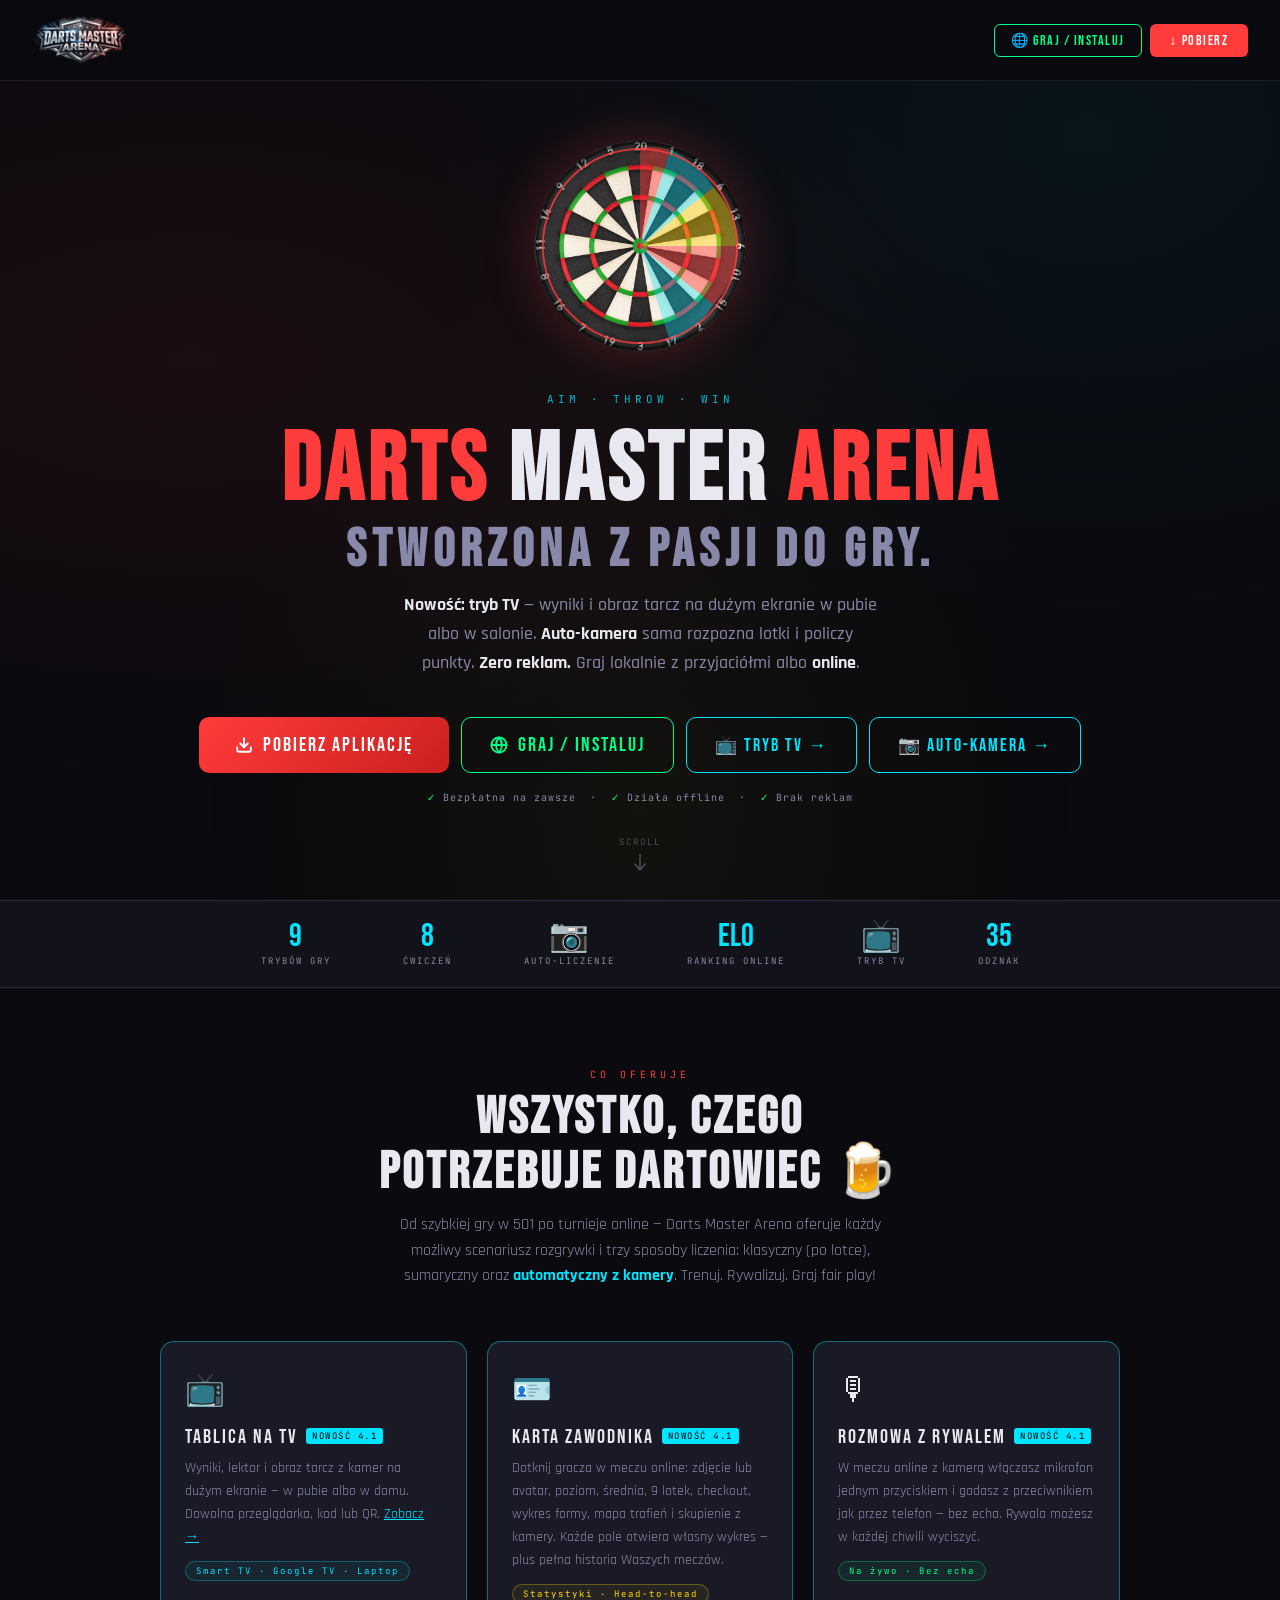
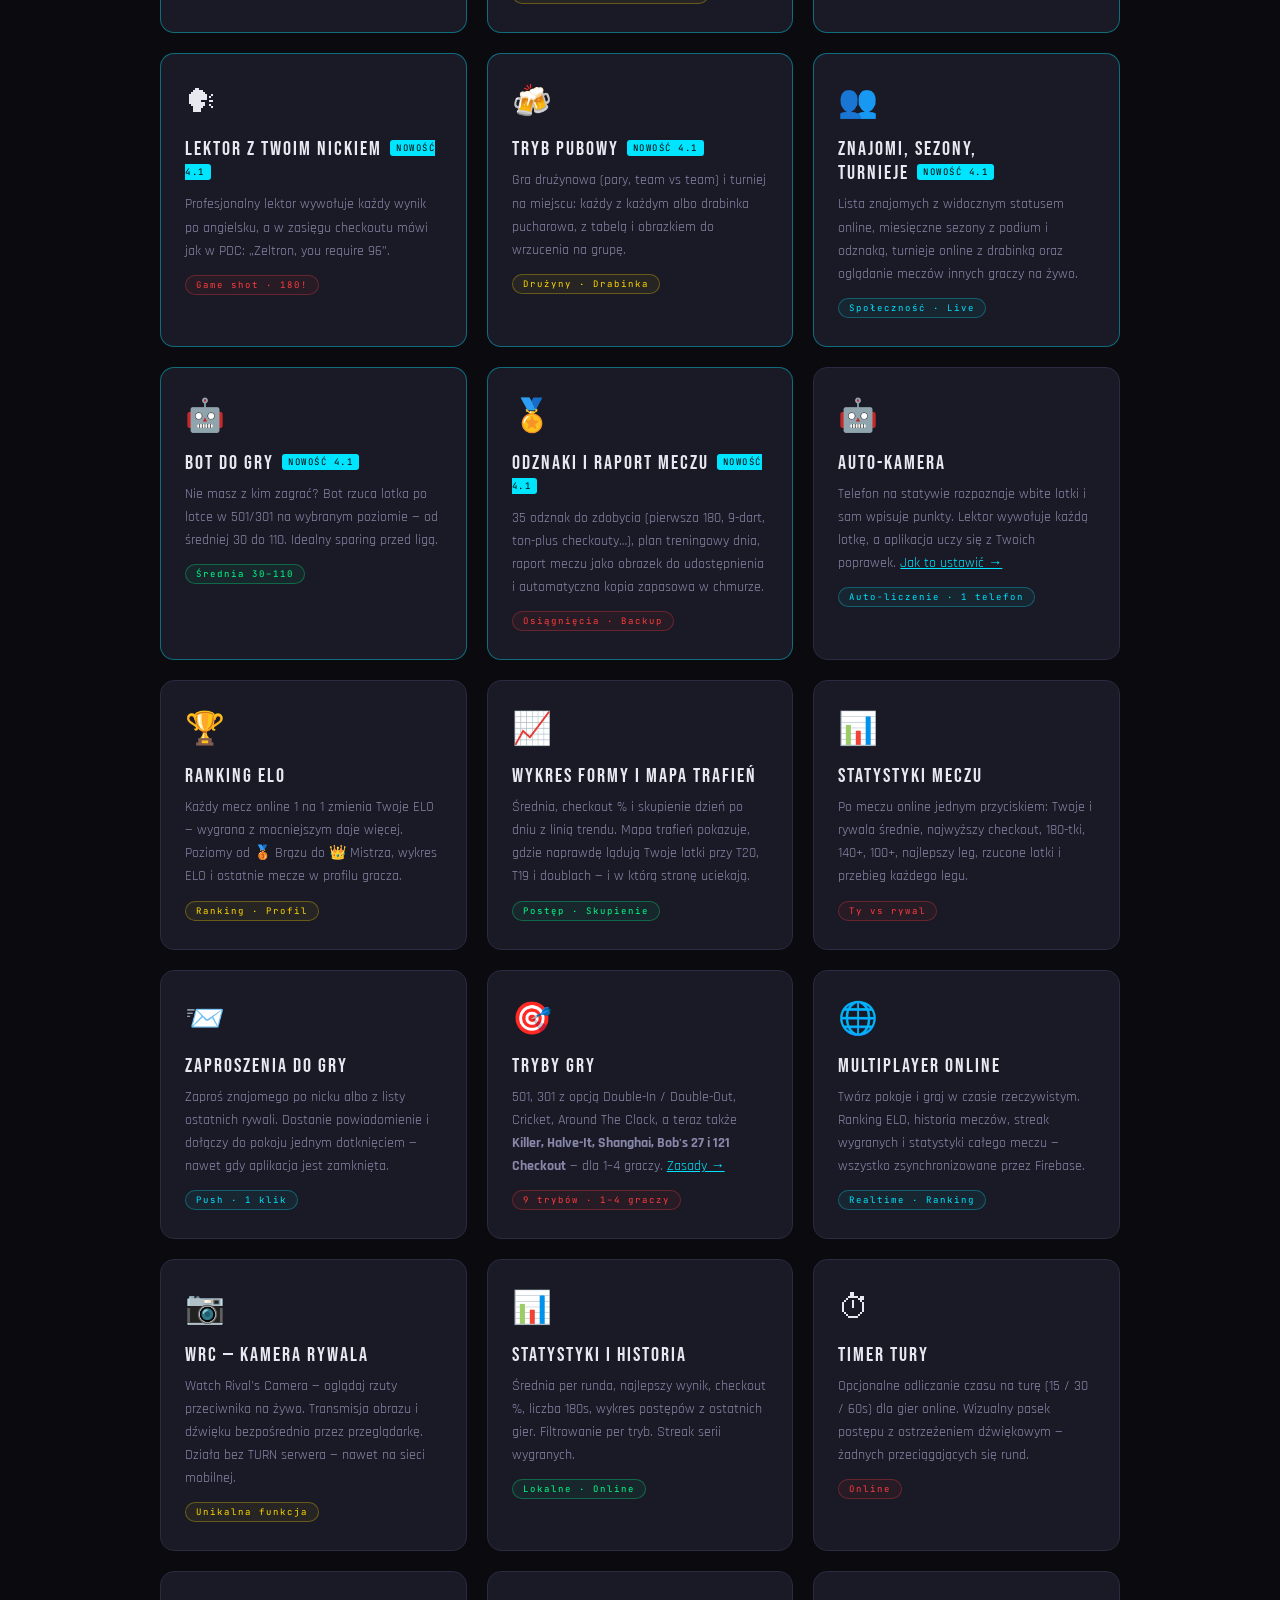
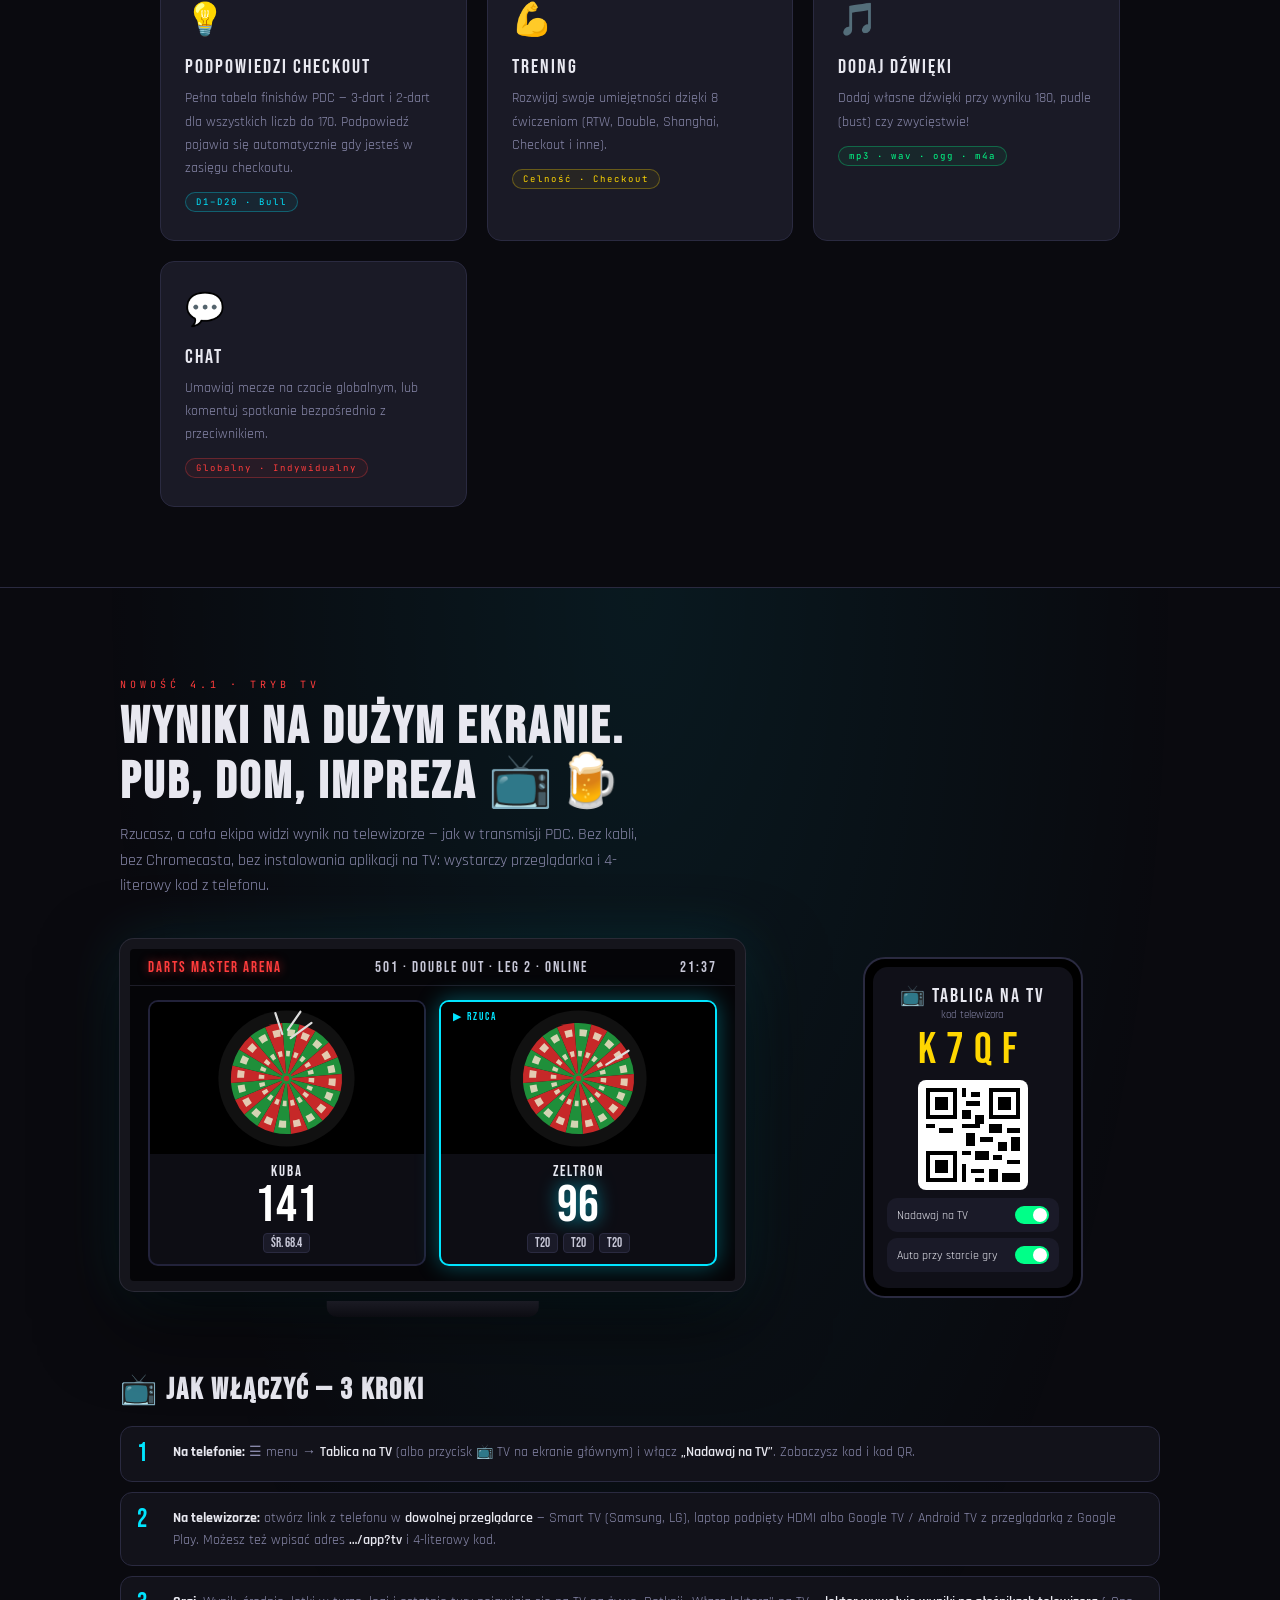
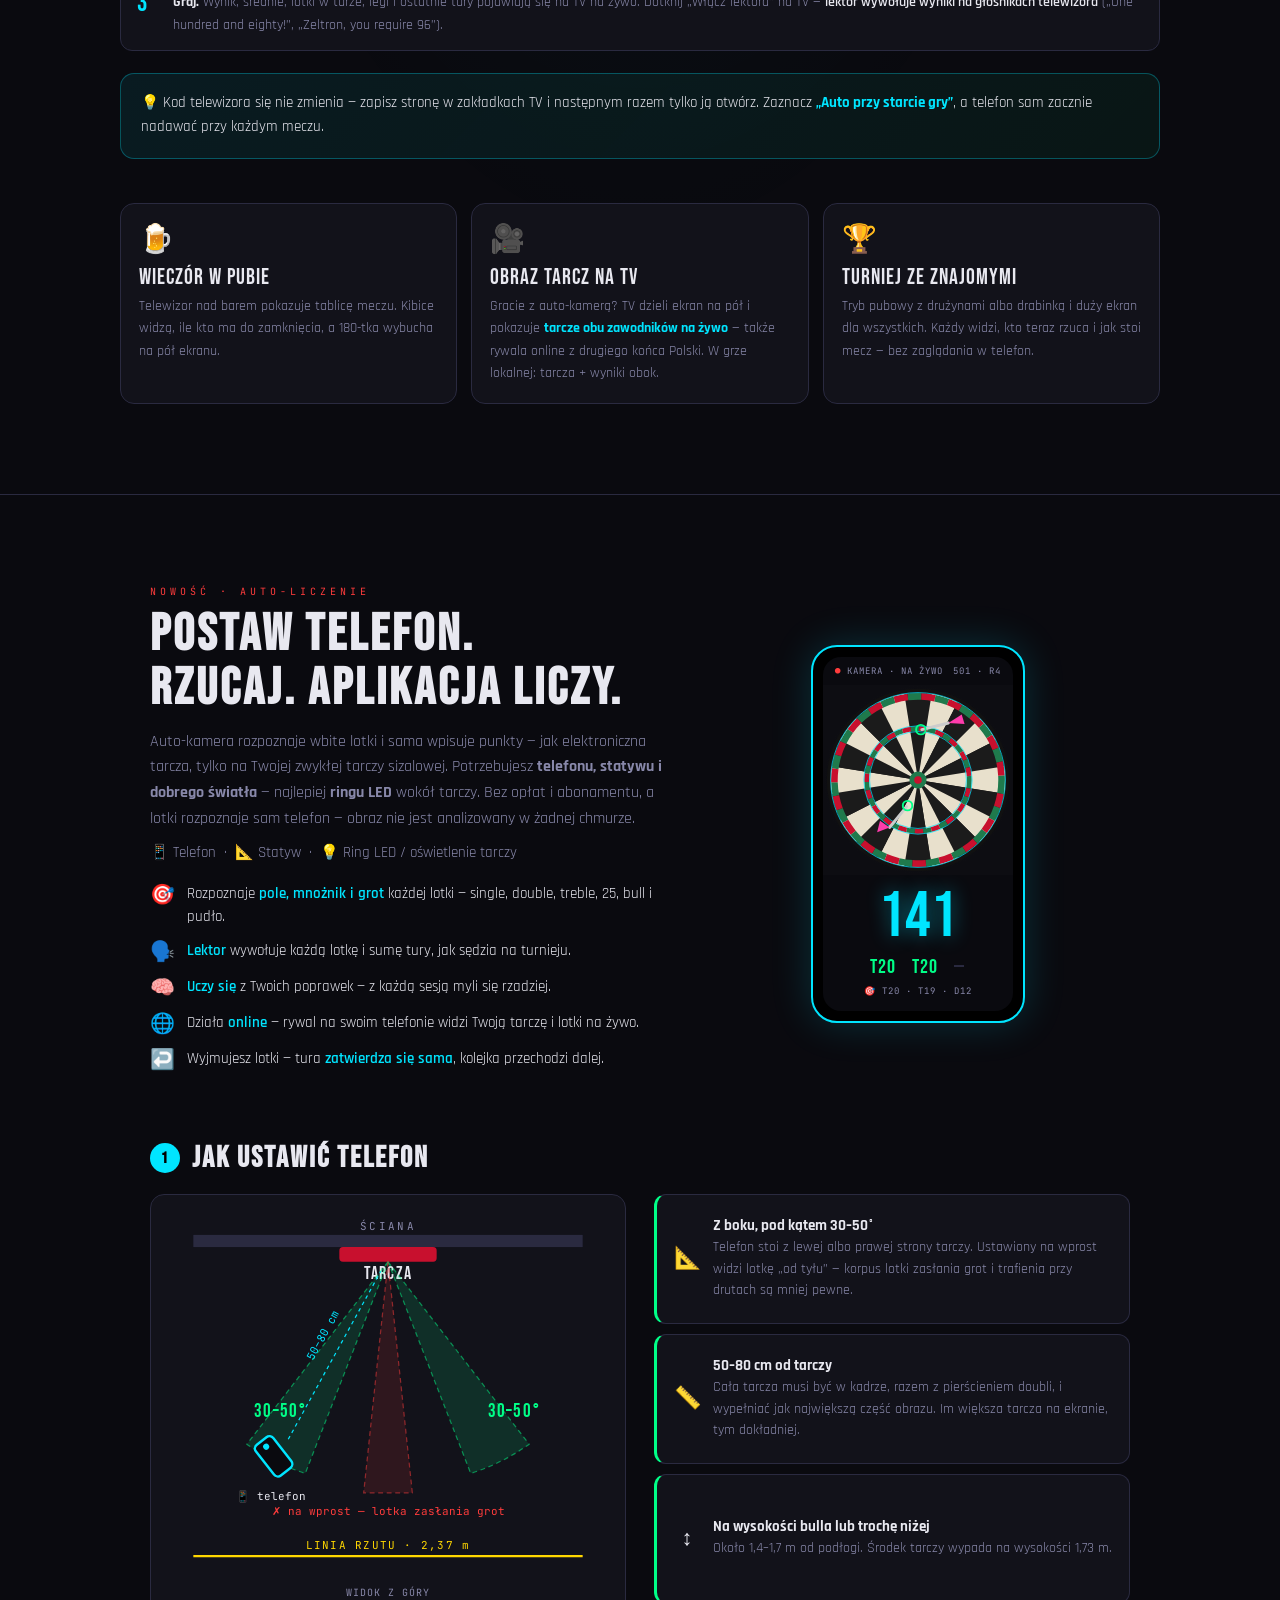
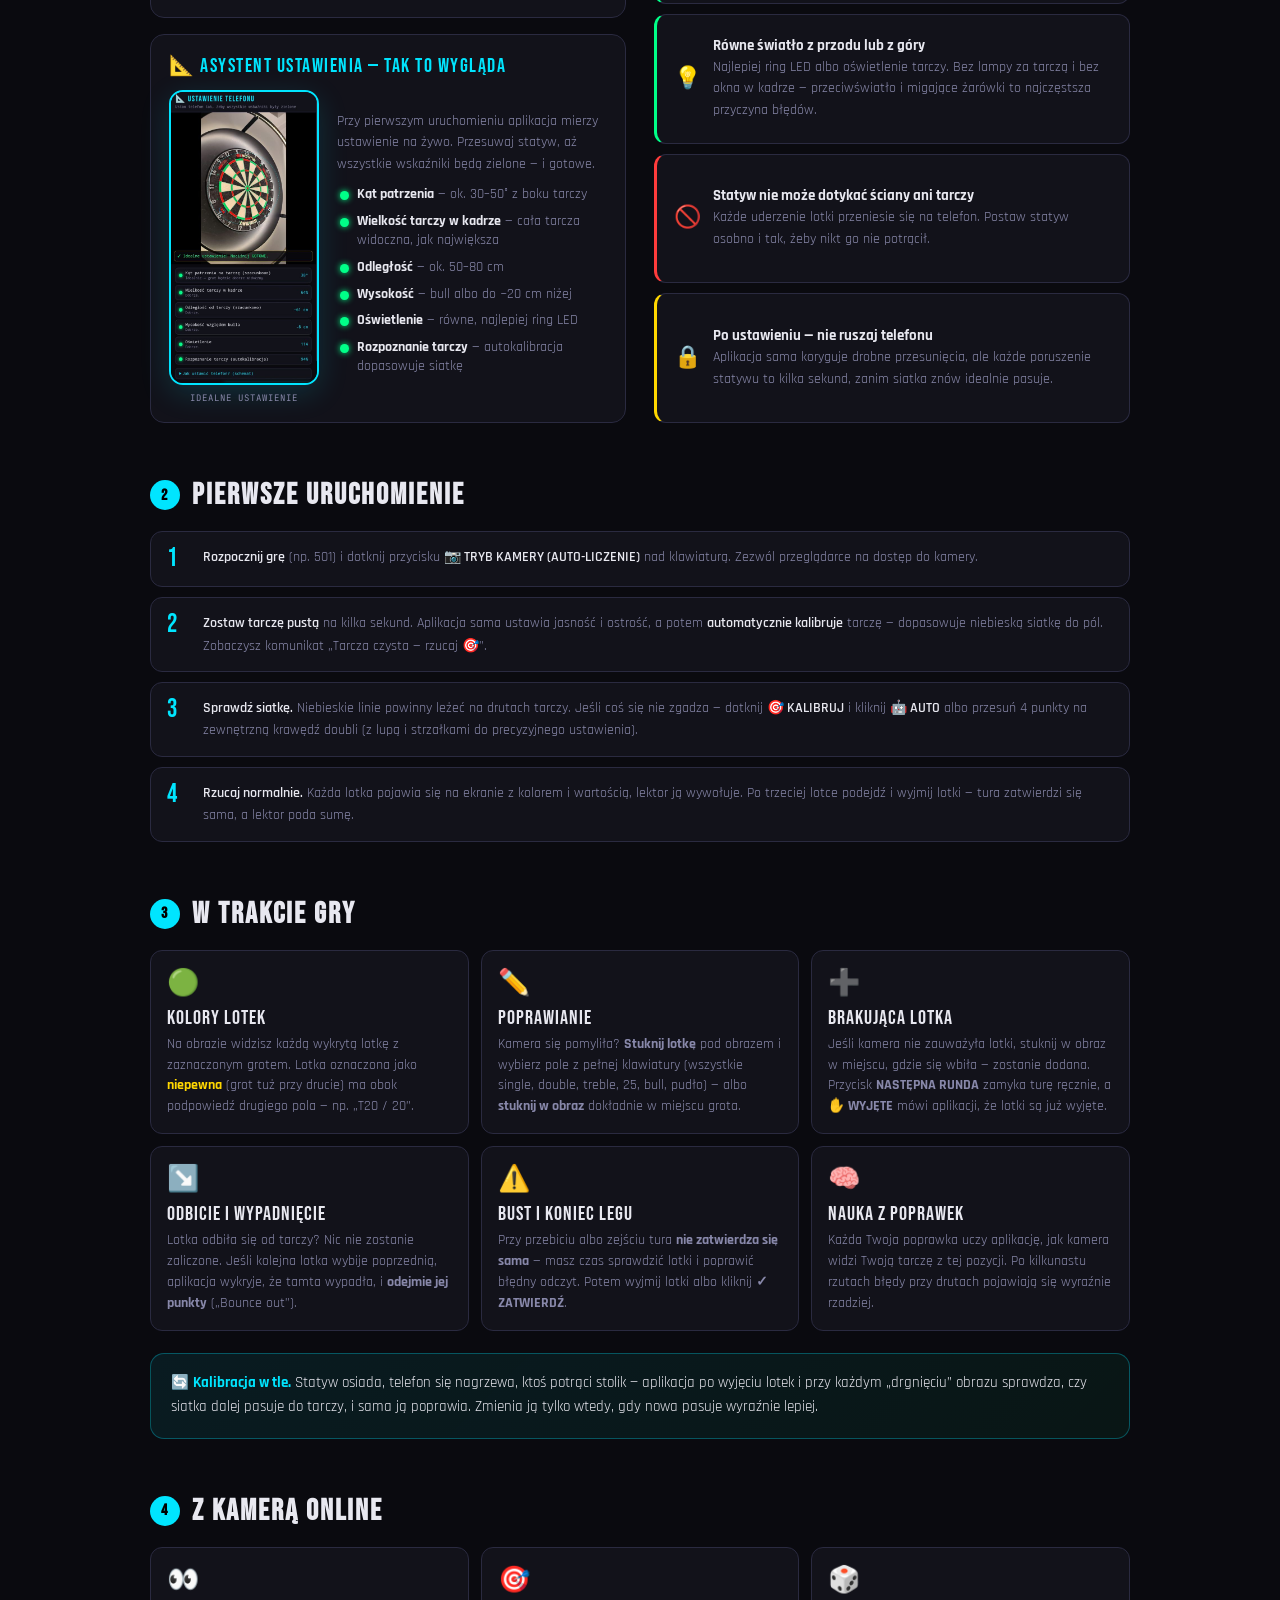
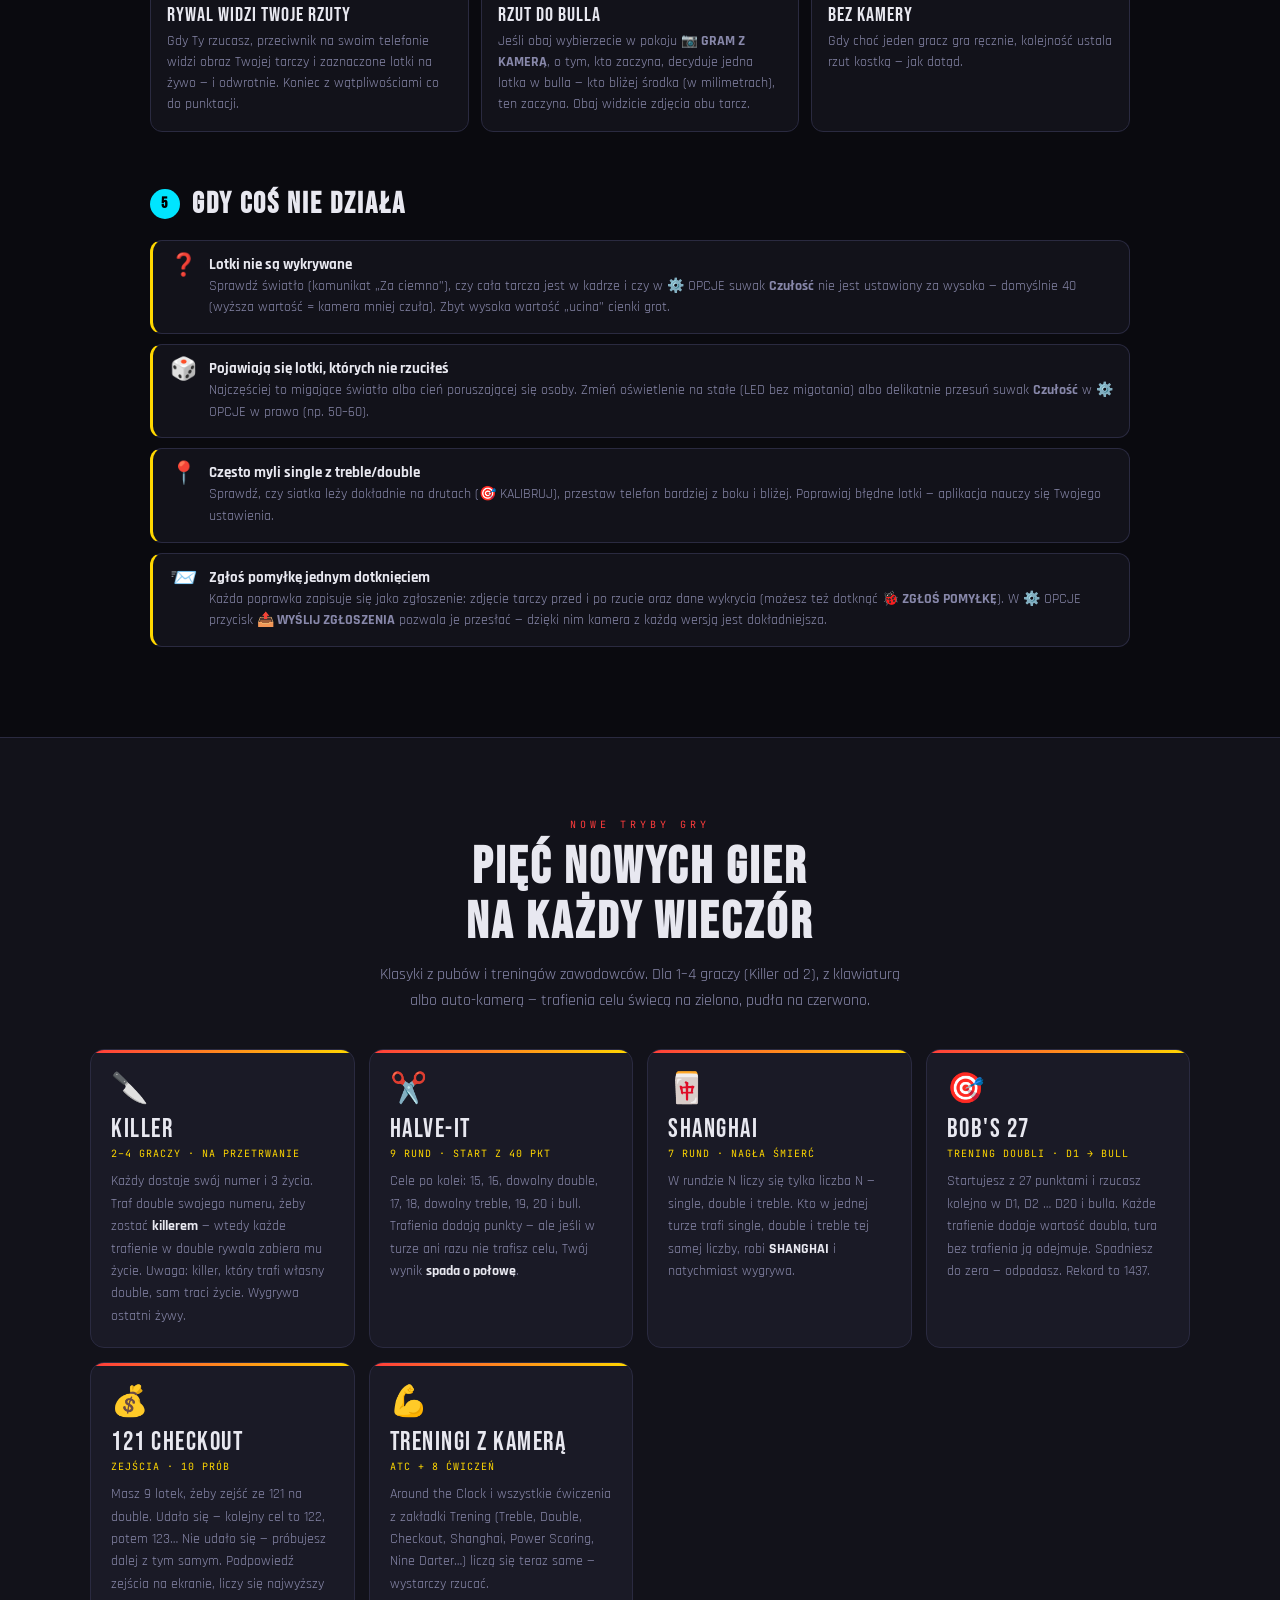
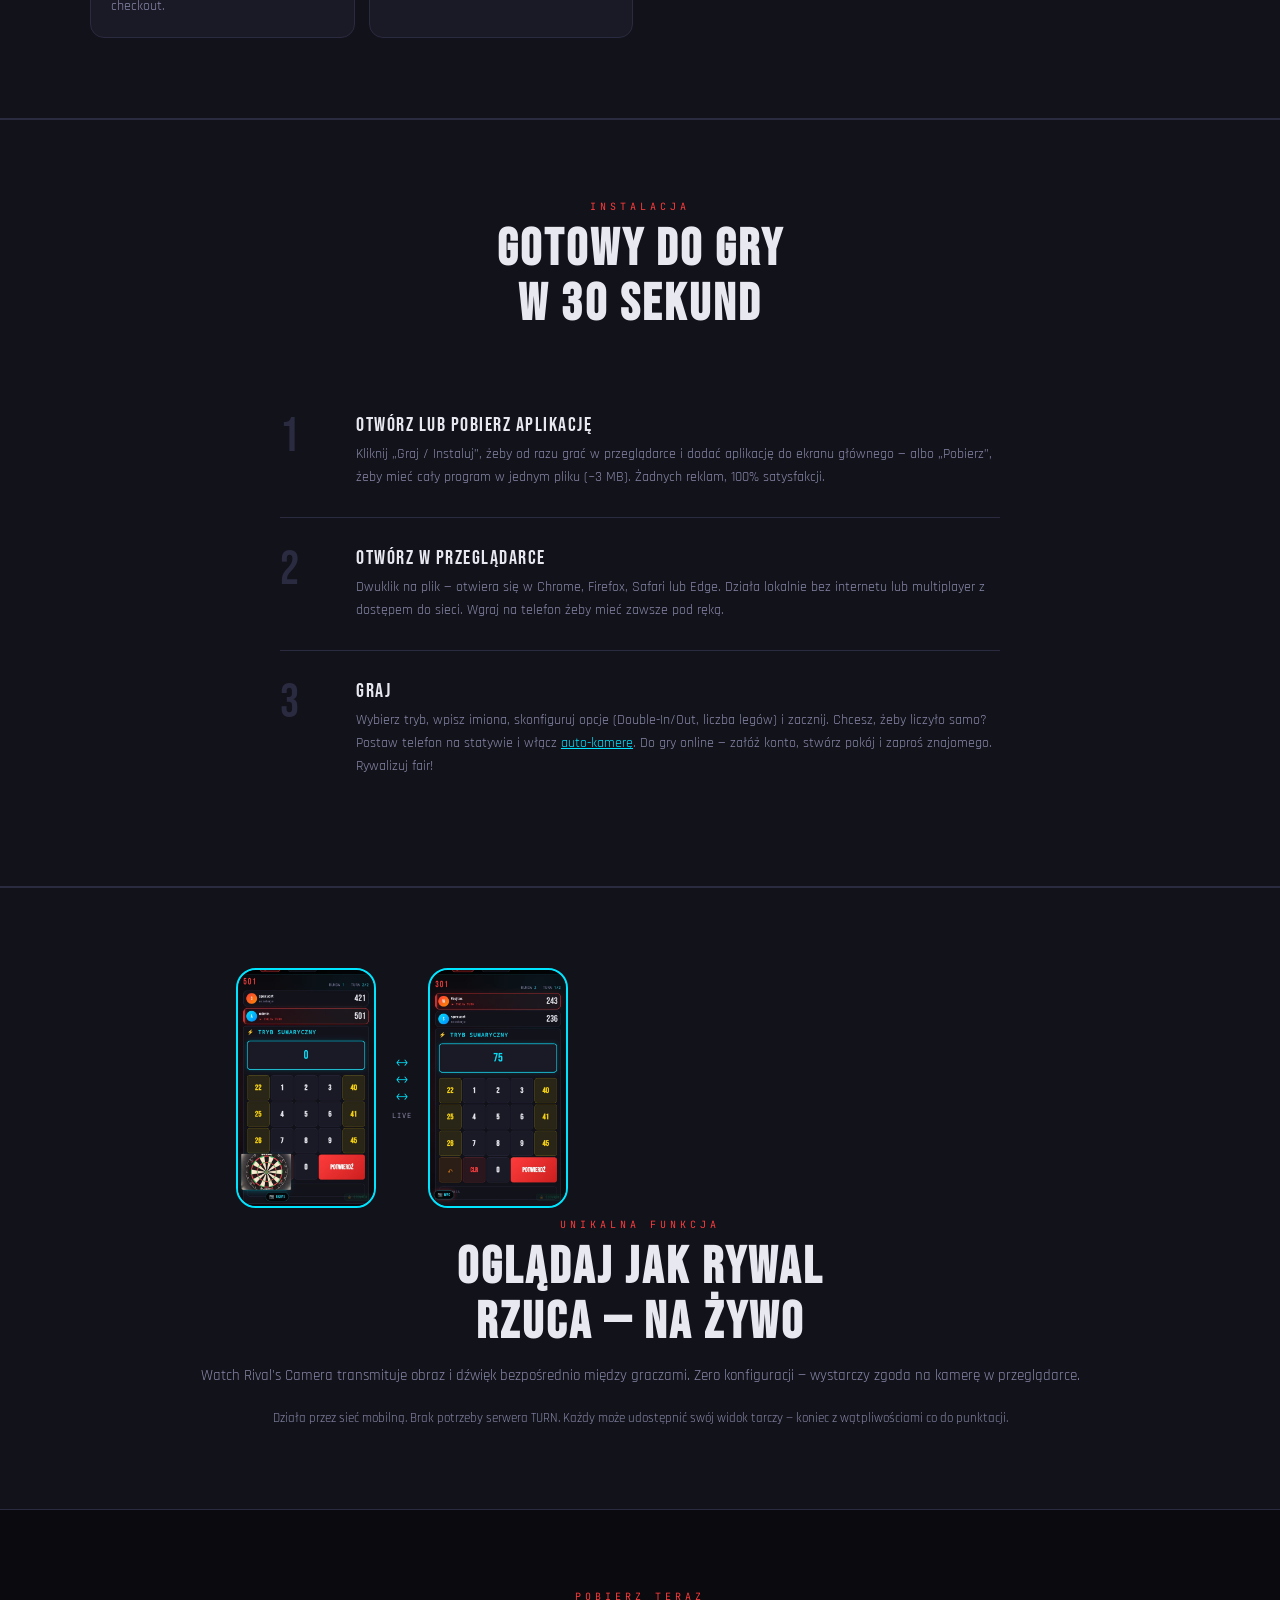
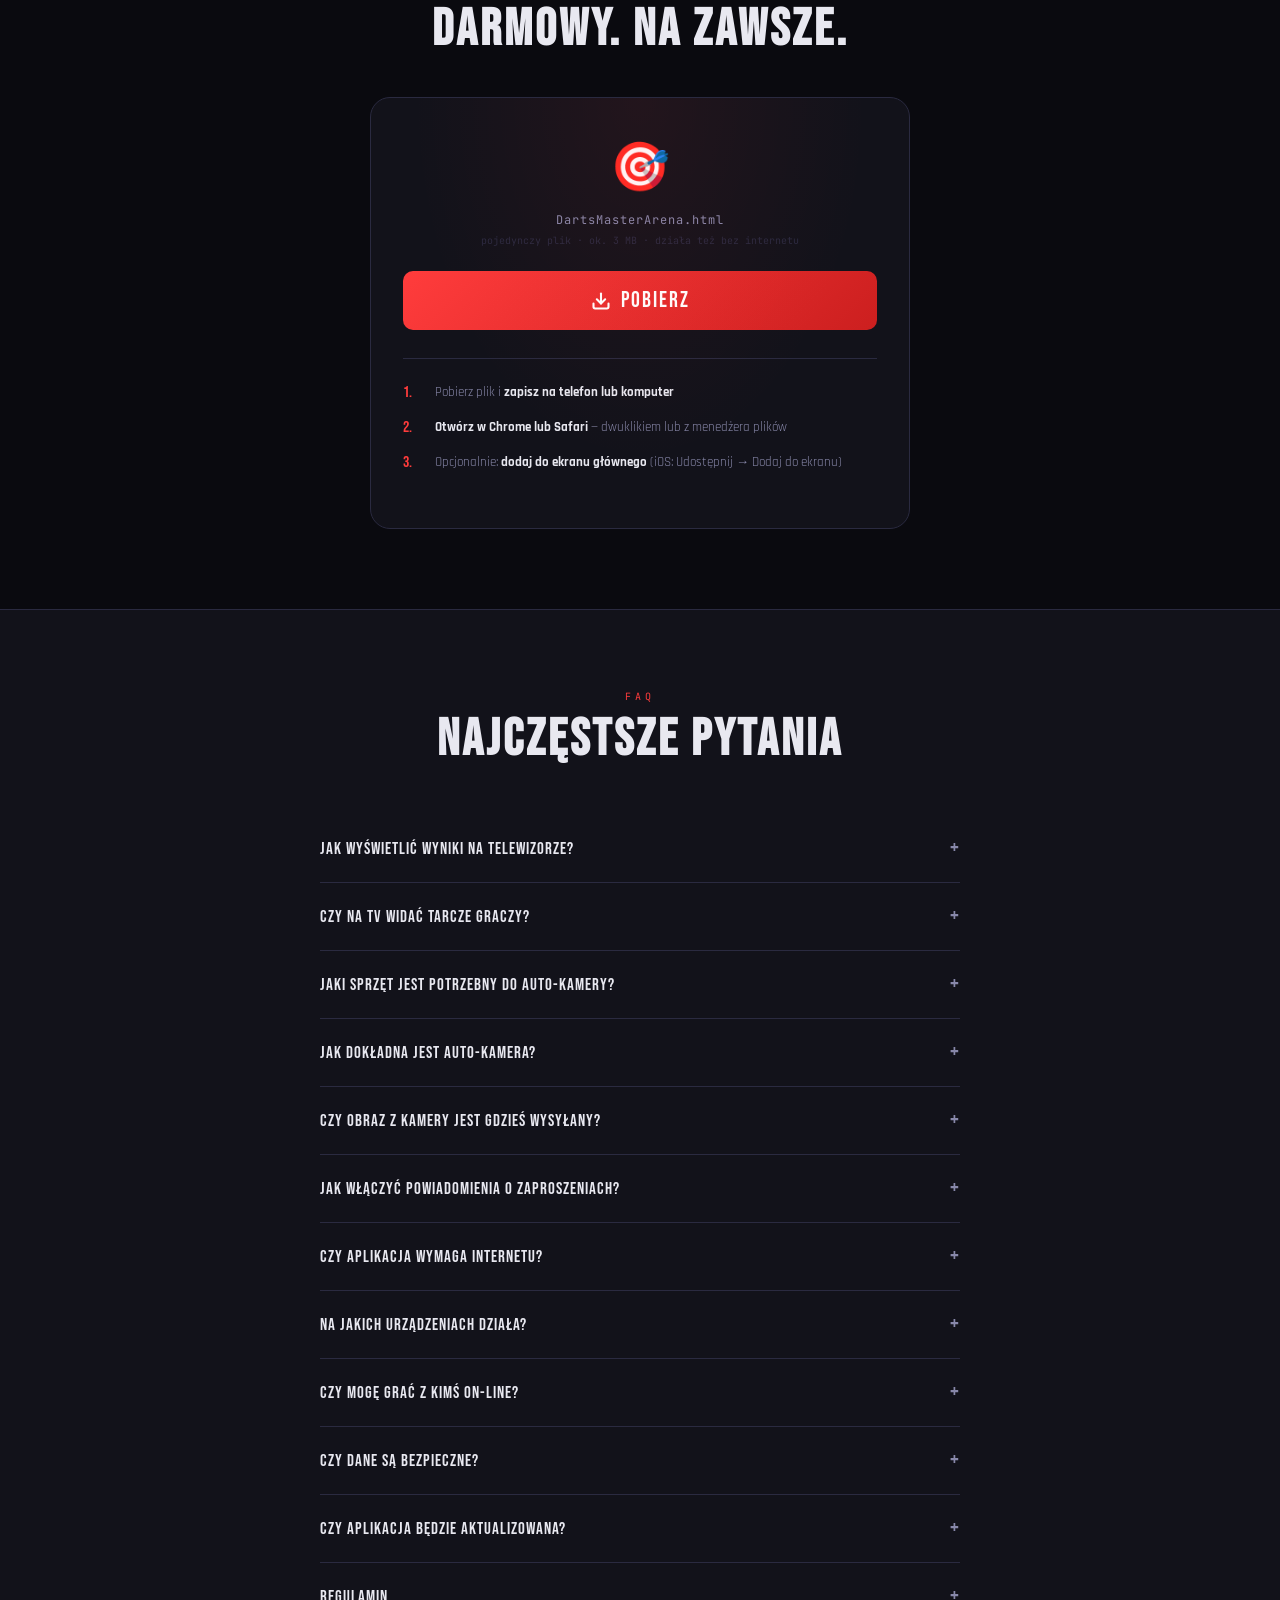
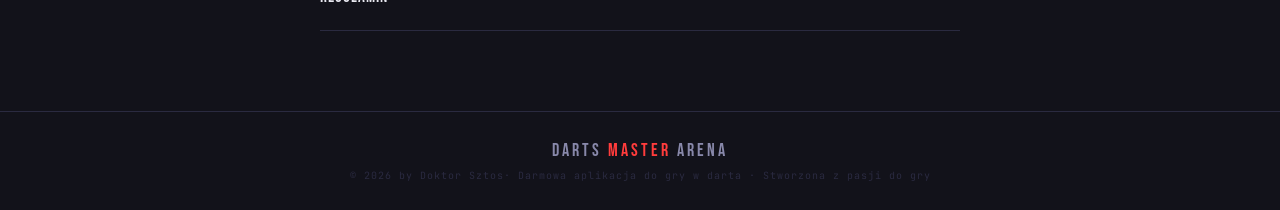
==== commit 10b1e199: "Add files via upload" ====
--- a/index.html
+++ b/index.html
@@ -630,6 +630,24 @@
 
   <h3 class="cam-h3"><span class="n">1</span>Jak ustawić telefon</h3>
   <div class="setup-grid">
+   <style>
+   .setup-left{display:grid;gap:16px}
+   .su-card{background:var(--surface);border:1px solid var(--border);border-radius:14px;padding:18px}
+   .su-head{font-family:'Bebas Neue',cursive;font-size:20px;letter-spacing:1.5px;color:var(--cyan);margin-bottom:12px}
+   .su-body{display:grid;grid-template-columns:150px 1fr;gap:18px;align-items:center}
+   .su-shot{margin:0;text-align:center}
+   .su-shot img{width:100%;border-radius:14px;border:2px solid var(--cyan);box-shadow:0 8px 30px rgba(0,229,255,.15);display:block}
+   .su-shot figcaption{font-family:'JetBrains Mono',monospace;font-size:9px;letter-spacing:1px;color:var(--muted);margin-top:7px}
+   .su-txt p{font-size:13.5px;line-height:1.6;color:var(--muted);margin:0 0 10px}
+   .su-list{list-style:none;margin:0;padding:0;font-size:13.5px;line-height:1.45;color:var(--muted)}
+   .su-list li{padding-left:20px;position:relative;margin:0 0 7px}
+   .su-list li b{color:var(--text)}
+      .su-list li:before{content:"";position:absolute;left:3px;top:.45em;width:9px;height:9px;border-radius:50%;background:#00ff88;box-shadow:0 0 6px #00ff88}
+   @media(min-width:761px){.setup-grid{align-items:stretch}.setup-grid .rules{grid-auto-rows:1fr}.setup-grid .rule{display:flex;align-items:center}}
+   @media(max-width:760px){.setup-left{display:contents}.setup-grid .rules{order:2}.su-card{order:3}}
+   @media(max-width:520px){.su-body{grid-template-columns:1fr}.su-shot img{max-width:230px;margin:0 auto}}
+   </style>
+   <div class="setup-left">
    <div class="setup-diagram"><svg viewBox="0 0 360 300" role="img" aria-label="Widok z góry: tarcza na ścianie, telefon z boku pod kątem 30–50 stopni, 50–80 cm od tarczy">
 <rect x="20" y="18" width="320" height="10" fill="#2a2a40"/><text x="180" y="14" text-anchor="middle" fill="#8888aa" font-family="JetBrains Mono" font-size="9" letter-spacing="2">ŚCIANA</text>
 <rect x="140" y="28" width="80" height="12" rx="3" fill="#c8102e"/><text x="180" y="54" text-anchor="middle" fill="#e8e8f0" font-family="Bebas Neue" font-size="15" letter-spacing="1">TARCZA</text>
@@ -645,6 +663,24 @@
 <line x1="20" y1="282" x2="340" y2="282" stroke="#ffd700" stroke-width="2"/><text x="180" y="276" text-anchor="middle" fill="#ffd700" font-family="JetBrains Mono" font-size="9" letter-spacing="1">LINIA RZUTU · 2,37 m</text>
 <text x="84" y="236" text-anchor="middle" fill="#e8e8f0" font-family="JetBrains Mono" font-size="9">📱 telefon</text>
 </svg><div class="setup-cap">WIDOK Z GÓRY</div></div>
+    <div class="su-card">
+     <div class="su-head">📐 Asystent ustawienia — tak to wygląda</div>
+     <div class="su-body">
+      <figure class="su-shot"><img src="[data-uri]" alt="Asystent ustawienia telefonu w aplikacji Darts Master Arena — wszystkie wskaźniki zielone" ><figcaption>IDEALNE USTAWIENIE</figcaption></figure>
+      <div class="su-txt">
+       <p>Przy pierwszym uruchomieniu aplikacja mierzy ustawienie na żywo. Przesuwaj statyw, aż wszystkie wskaźniki będą zielone — i gotowe.</p>
+       <ul class="su-list">
+        <li><b>Kąt patrzenia</b> — ok. 30–50° z boku tarczy</li>
+        <li><b>Wielkość tarczy w kadrze</b> — cała tarcza widoczna, jak największa</li>
+        <li><b>Odległość</b> — ok. 50–80 cm</li>
+        <li><b>Wysokość</b> — bull albo do ~20 cm niżej</li>
+        <li><b>Oświetlenie</b> — równe, najlepiej ring LED</li>
+        <li><b>Rozpoznanie tarczy</b> — autokalibracja dopasowuje siatkę</li>
+       </ul>
+      </div>
+     </div>
+    </div>
+   </div>
    <div class="rules">
     <div class="rule ok"><div class="ri">📐</div><div><div class="rt">Z boku, pod kątem 30–50°</div><div class="rd">Telefon stoi z lewej albo prawej strony tarczy. Ustawiony na wprost widzi lotkę „od tyłu” — korpus lotki zasłania grot i trafienia przy drutach są mniej pewne.</div></div></div>
     <div class="rule ok"><div class="ri">📏</div><div><div class="rt">50–80 cm od tarczy</div><div class="rd">Cała tarcza musi być w kadrze, razem z pierścieniem doubli, i wypełniać jak największą część obrazu. Im większa tarcza na ekranie, tym dokładniej.</div></div></div>
@@ -653,30 +689,6 @@
     <div class="rule no"><div class="ri">🚫</div><div><div class="rt">Statyw nie może dotykać ściany ani tarczy</div><div class="rd">Każde uderzenie lotki przeniesie się na telefon. Postaw statyw osobno i tak, żeby nikt go nie potrącił.</div></div></div>
     <div class="rule tip"><div class="ri">🔒</div><div><div class="rt">Po ustawieniu — nie ruszaj telefonu</div><div class="rd">Aplikacja sama koryguje drobne przesunięcia, ale każde poruszenie statywu to kilka sekund, zanim siatka znów idealnie pasuje.</div></div></div>
    </div>
-  </div>
-  <style>
-  .su-wrap{display:grid;grid-template-columns:1fr 250px;gap:26px;align-items:center;margin-top:22px}
-  .su-wrap .callout{margin-top:0}
-  .su-list{list-style:none;margin:12px 0 0;padding:0;font-size:14px;line-height:1.6}
-  .su-list li{padding-left:22px;position:relative;margin:3px 0}
-  .su-list li:before{content:"";position:absolute;left:4px;top:.55em;width:9px;height:9px;border-radius:50%;background:#00ff88;box-shadow:0 0 6px #00ff88}
-  .su-shot{margin:0;text-align:center}
-  .su-shot img{width:100%;max-width:250px;border-radius:18px;border:2px solid var(--cyan);box-shadow:0 10px 40px rgba(0,229,255,.18);display:block;margin:0 auto}
-  .su-shot figcaption{font-family:'JetBrains Mono',monospace;font-size:10px;letter-spacing:1px;color:var(--muted);margin-top:8px}
-  @media(max-width:760px){.su-wrap{grid-template-columns:1fr}.su-shot img{max-width:240px}}
-  </style>
-  <div class="su-wrap">
-   <div class="callout">📐 <b>Asystent ustawienia</b> pomoże Ci przy pierwszym uruchomieniu: pokazuje na żywo, czy tarcza jest w kadrze, czy jest dobrze oświetlona i pod jakim kątem patrzy kamera. Ustaw telefon tak, żeby wszystkie wskaźniki zrobiły się zielone — i gotowe.
-    <ul class="su-list">
-     <li><b>Kąt patrzenia</b> — ok. 30–50° z boku tarczy</li>
-     <li><b>Wielkość tarczy w kadrze</b> — cała tarcza widoczna, jak największa</li>
-     <li><b>Odległość</b> — ok. 50–80 cm</li>
-     <li><b>Wysokość</b> — na wysokości bulla albo do ~20 cm niżej</li>
-     <li><b>Oświetlenie</b> — równe, najlepiej ring LED</li>
-     <li><b>Rozpoznanie tarczy</b> — autokalibracja dopasowuje siatkę do pól</li>
-    </ul>
-   </div>
-   <figure class="su-shot"><img src="[data-uri]" alt="Asystent ustawienia telefonu w aplikacji Darts Master Arena — wszystkie wskaźniki zielone" loading="lazy"><figcaption>PRZYKŁAD: IDEALNE USTAWIENIE</figcaption></figure>
   </div>
 
   <h3 class="cam-h3"><span class="n">2</span>Pierwsze uruchomienie</h3>
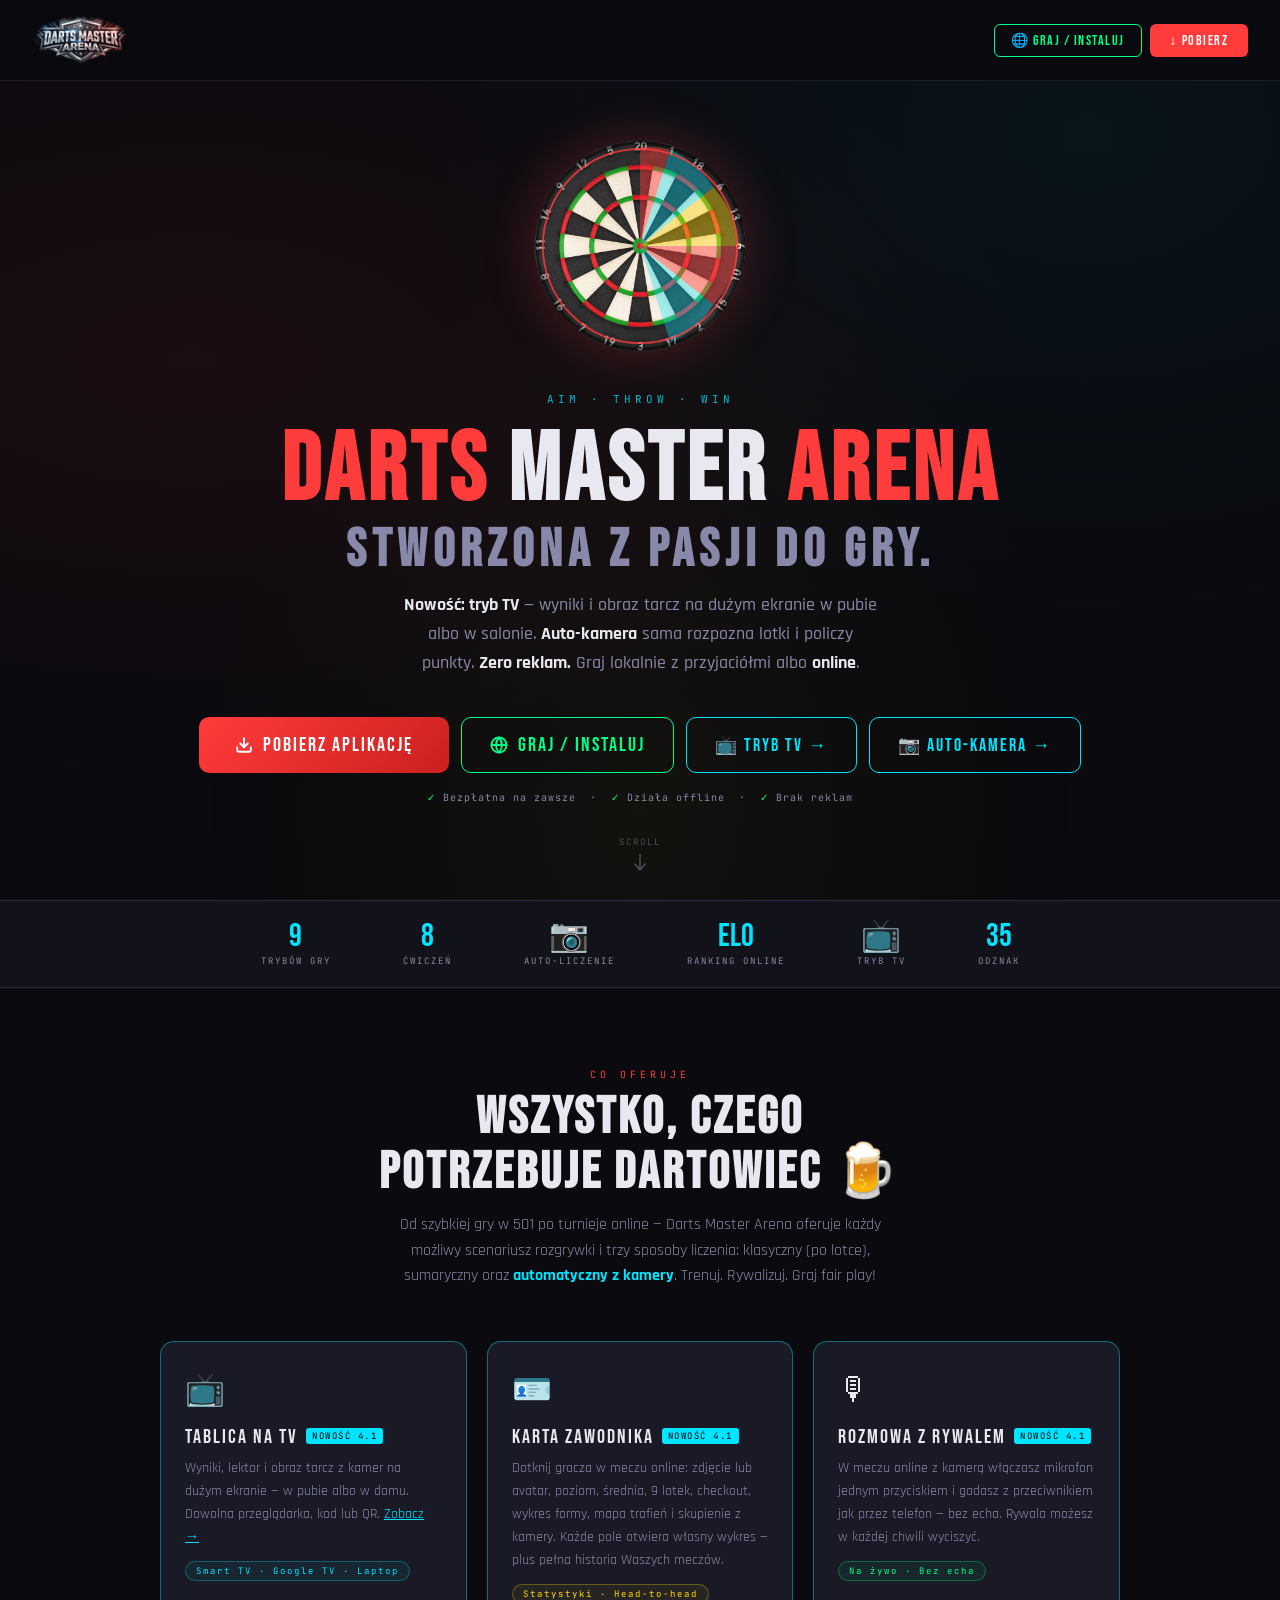
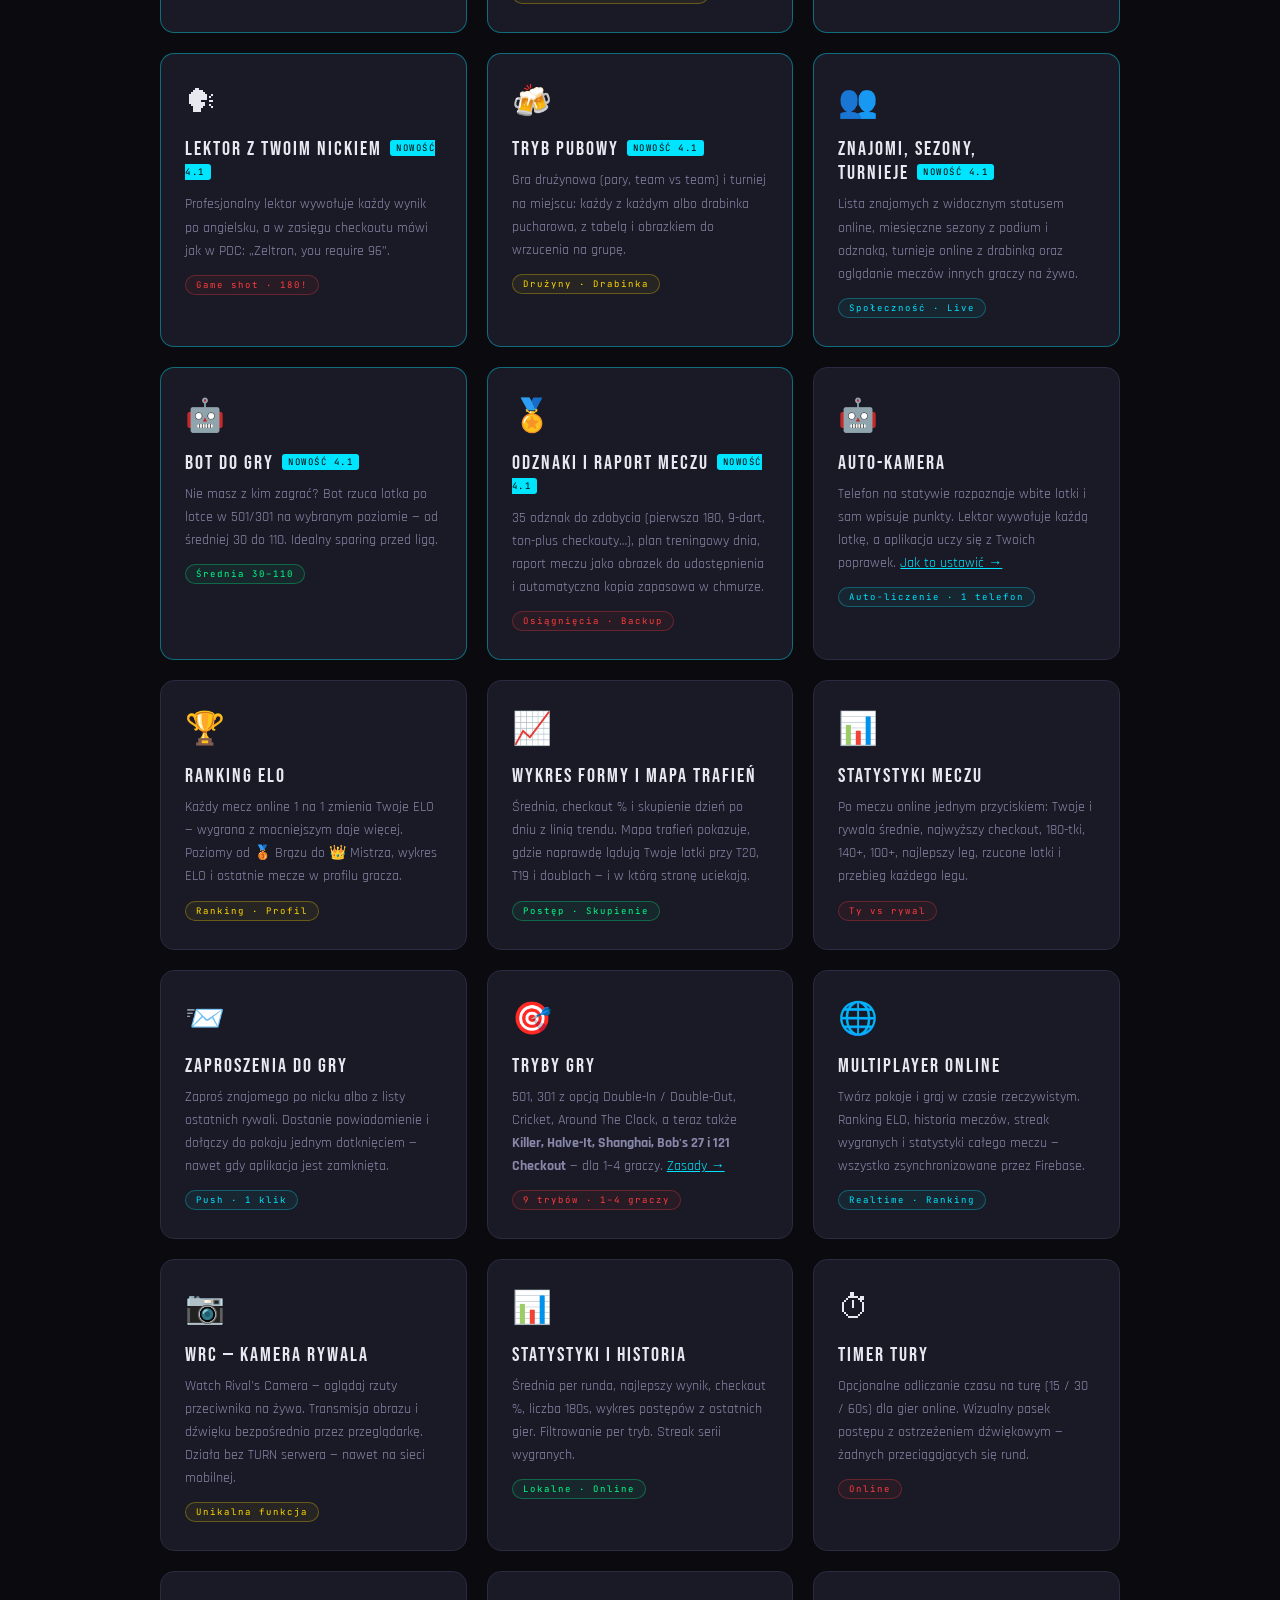
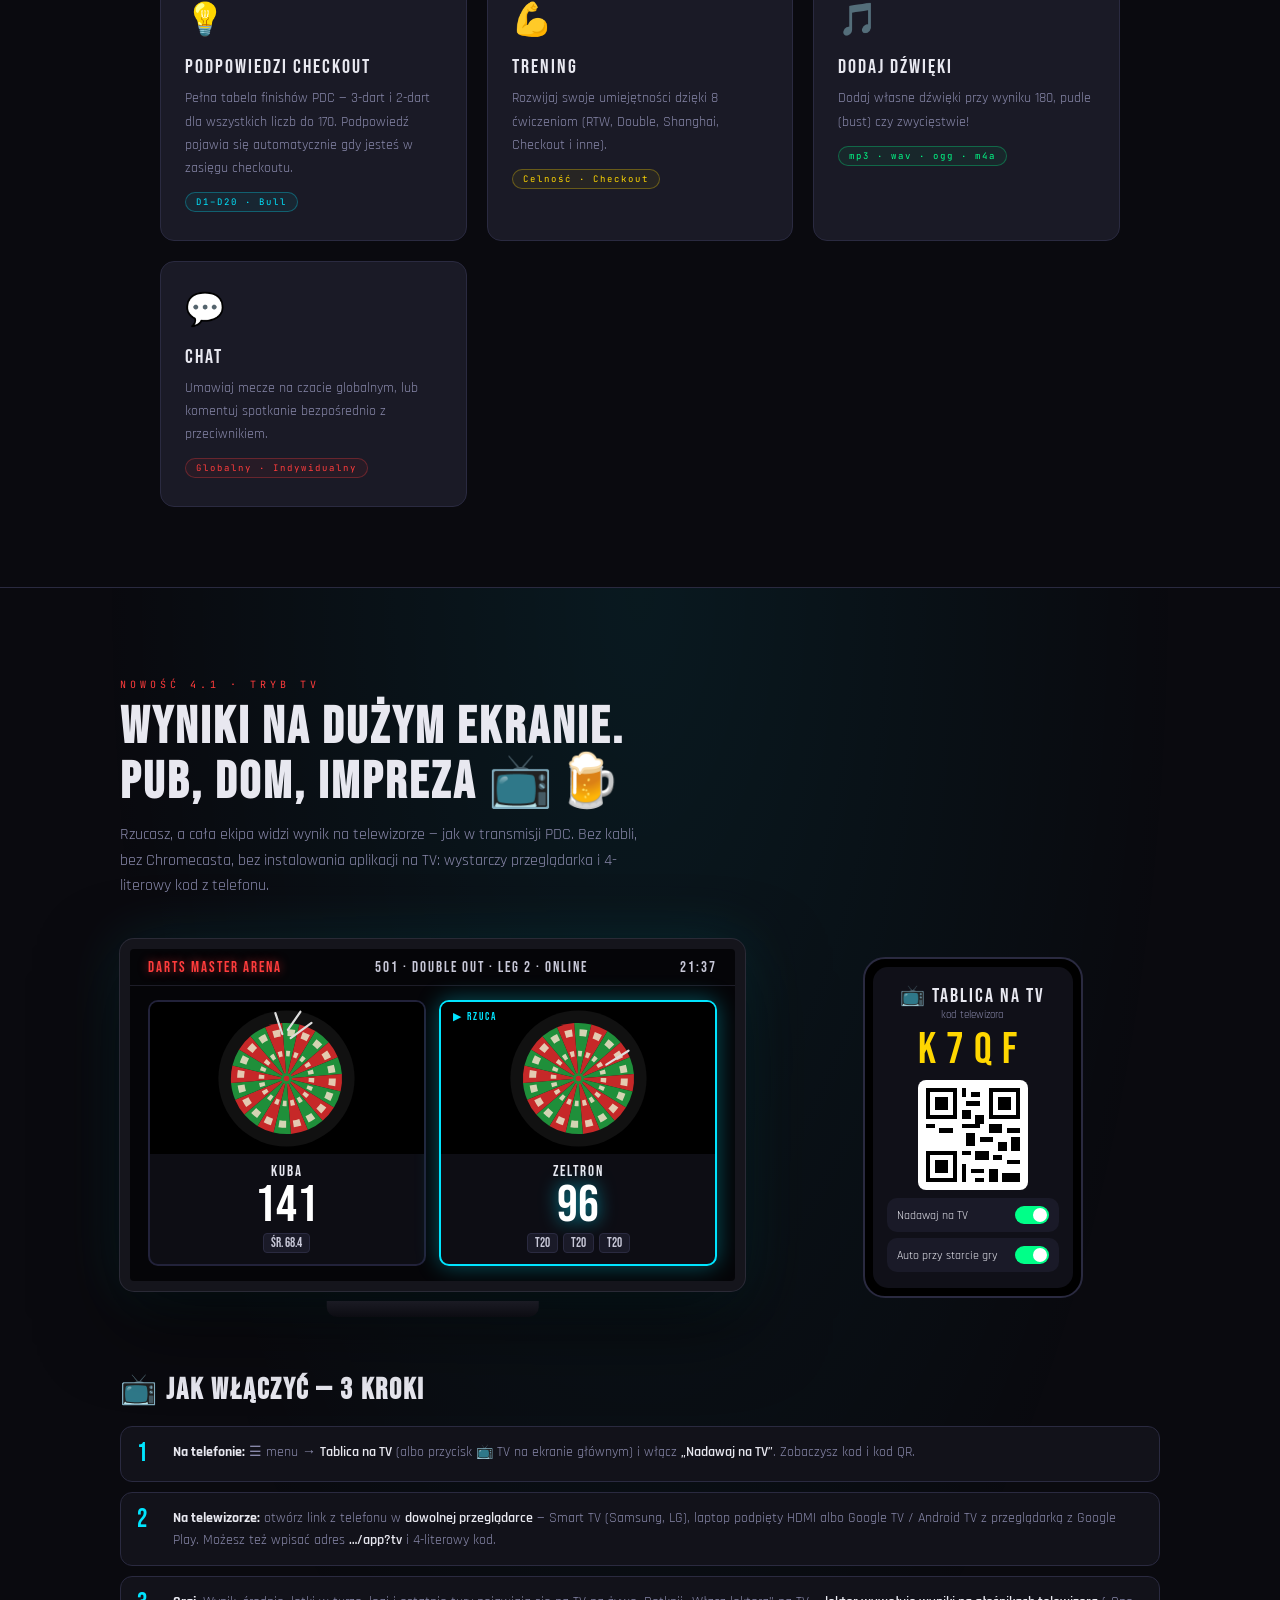
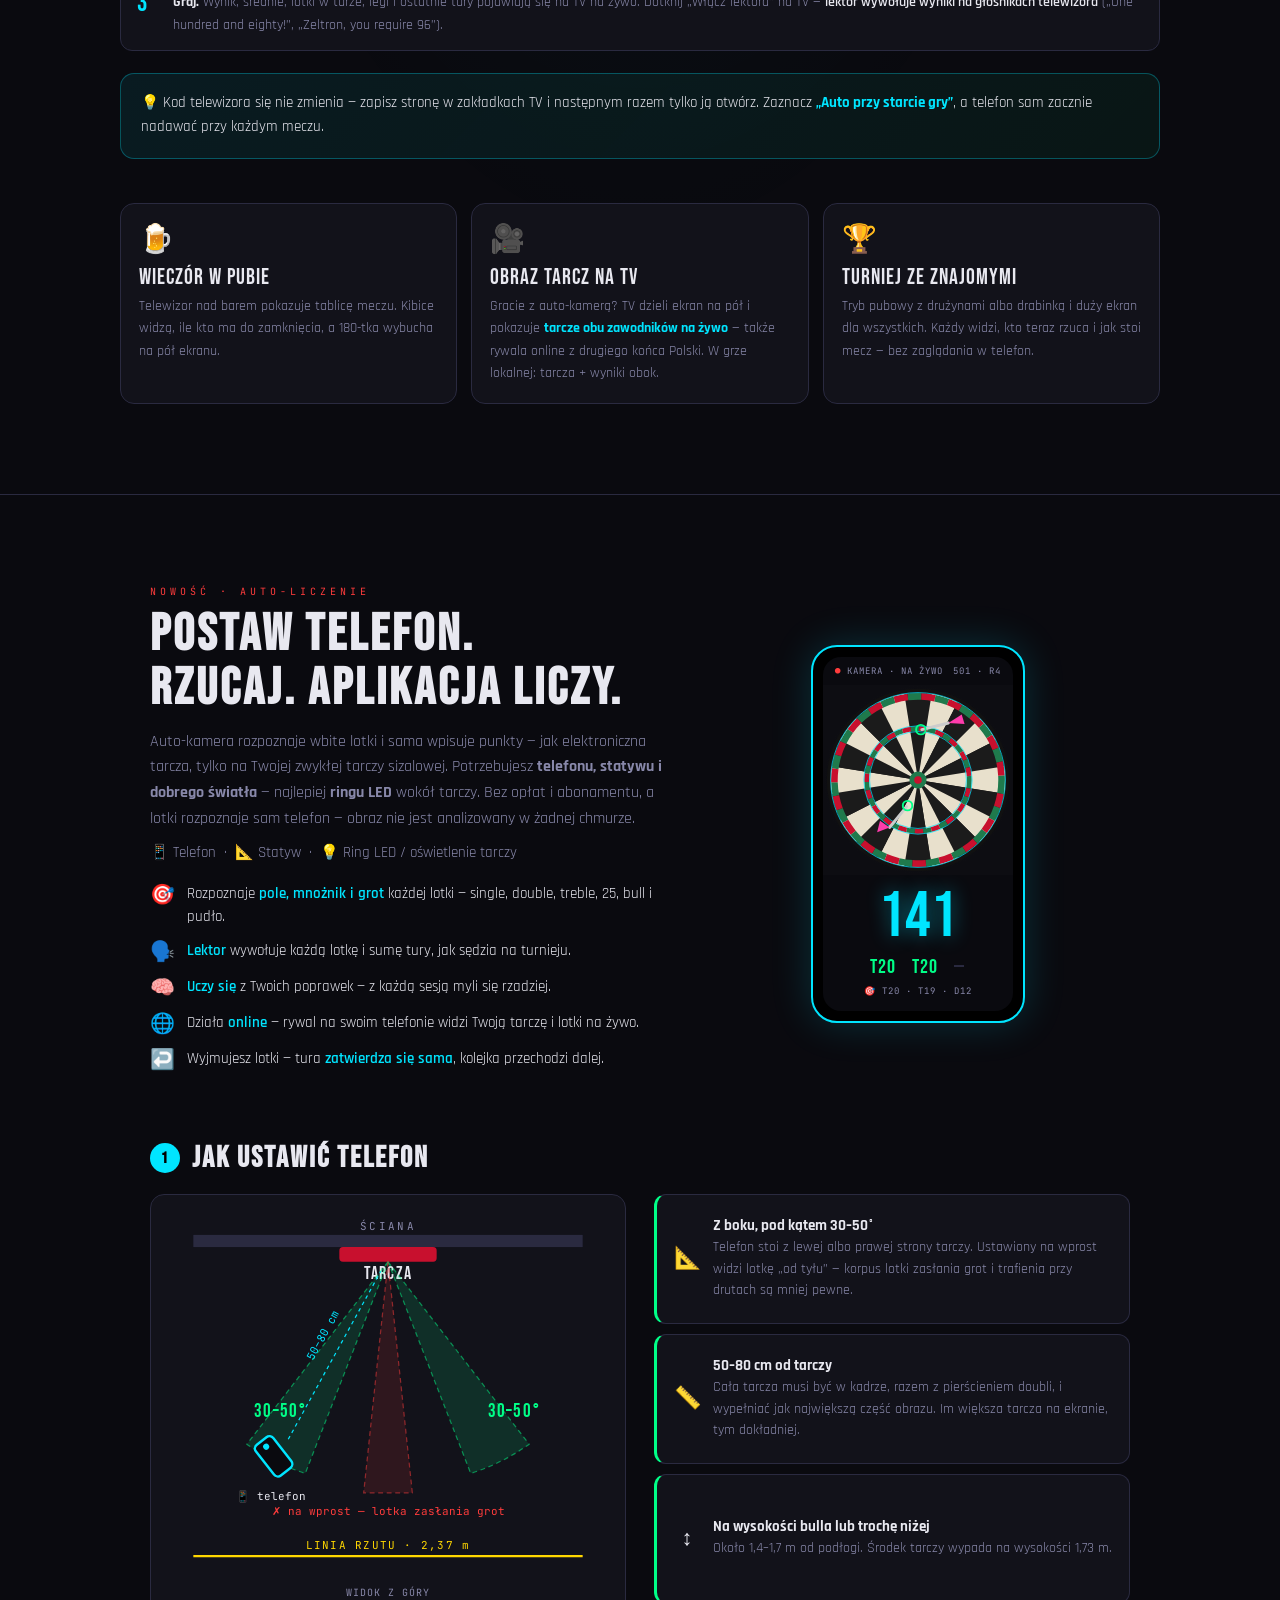
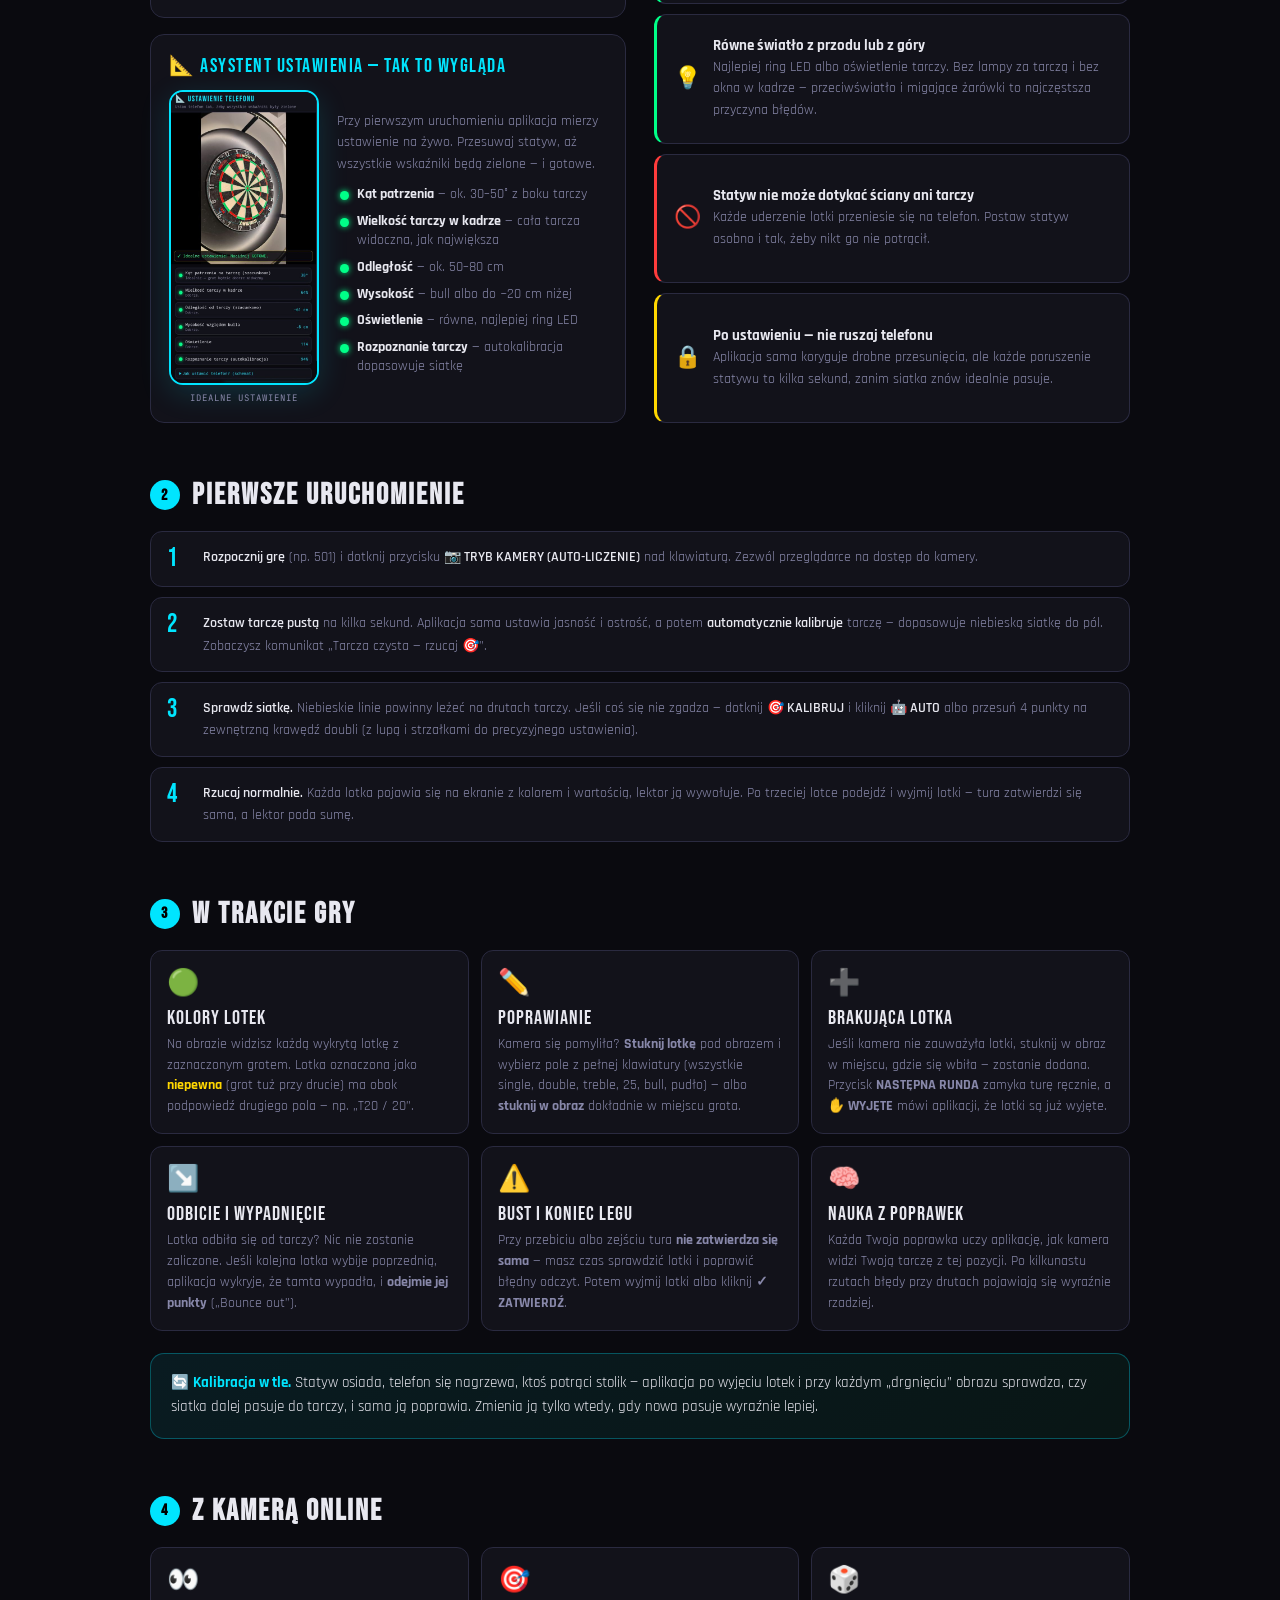
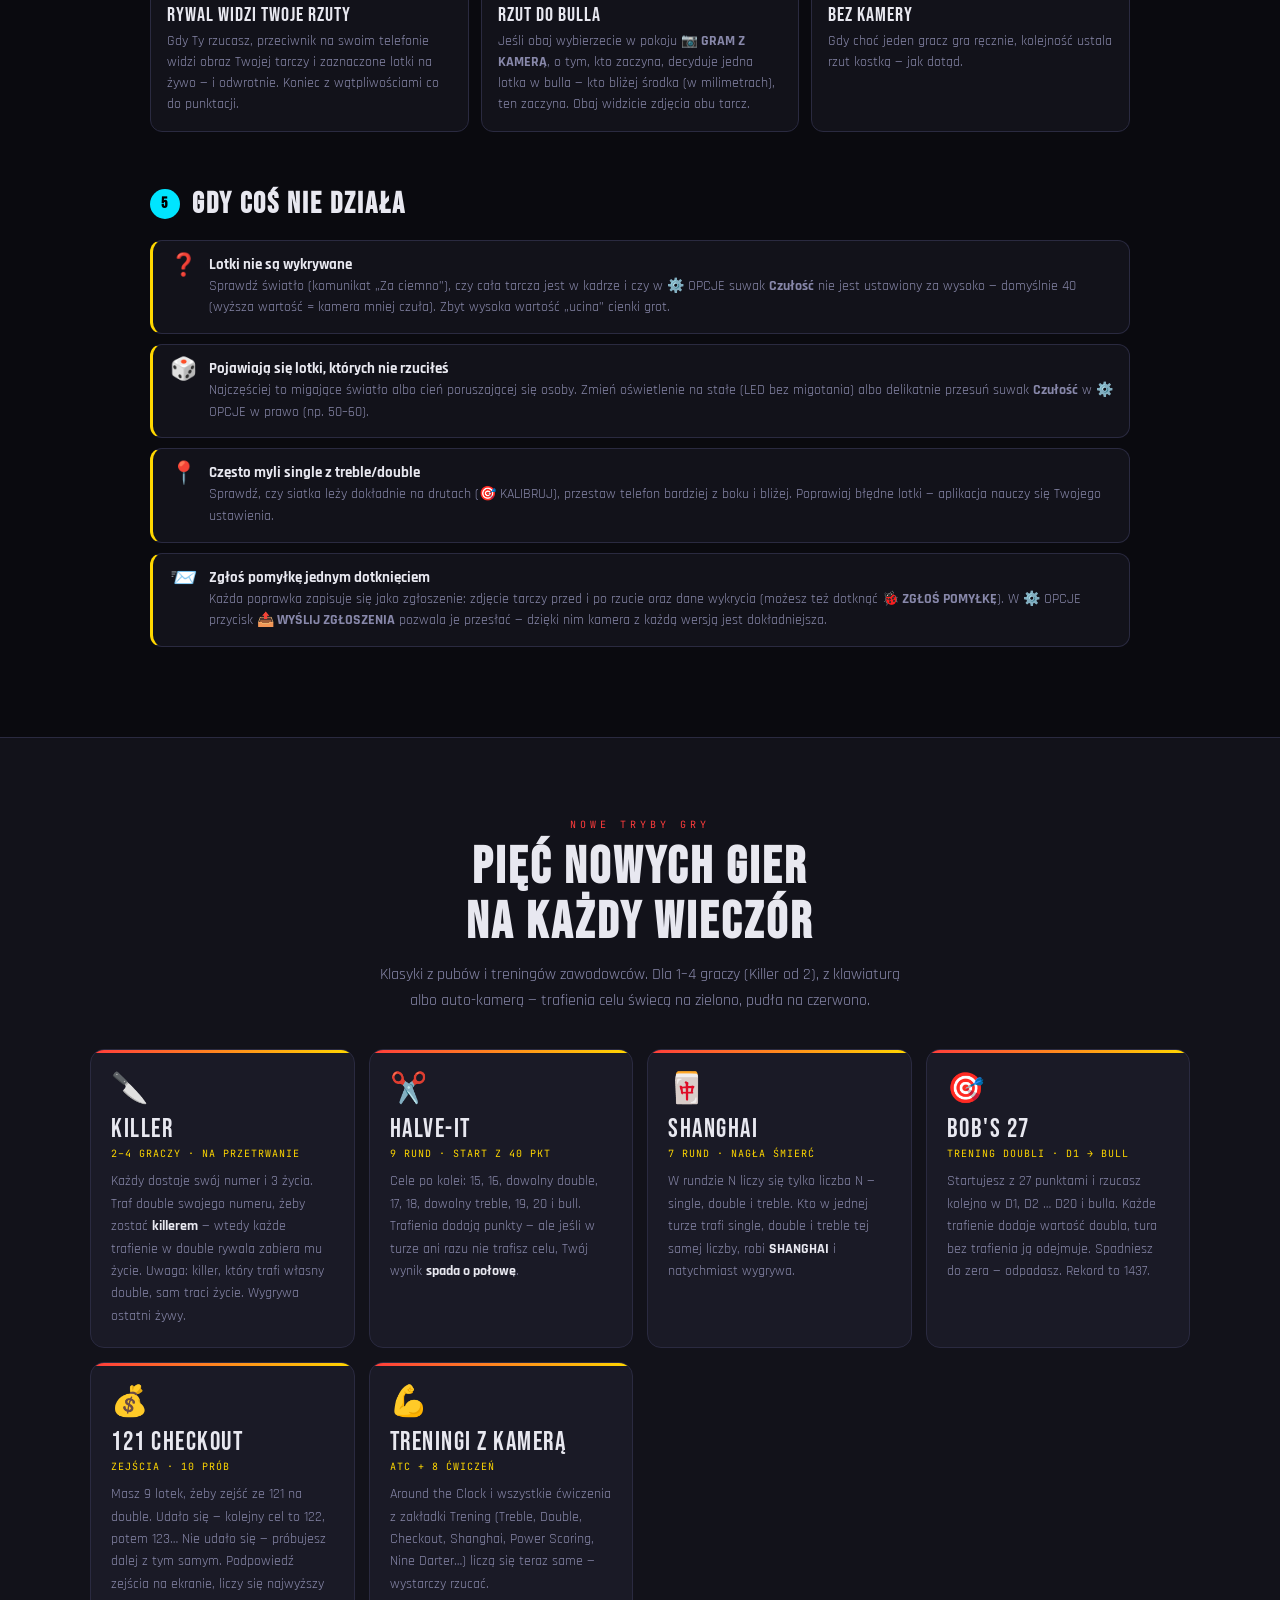
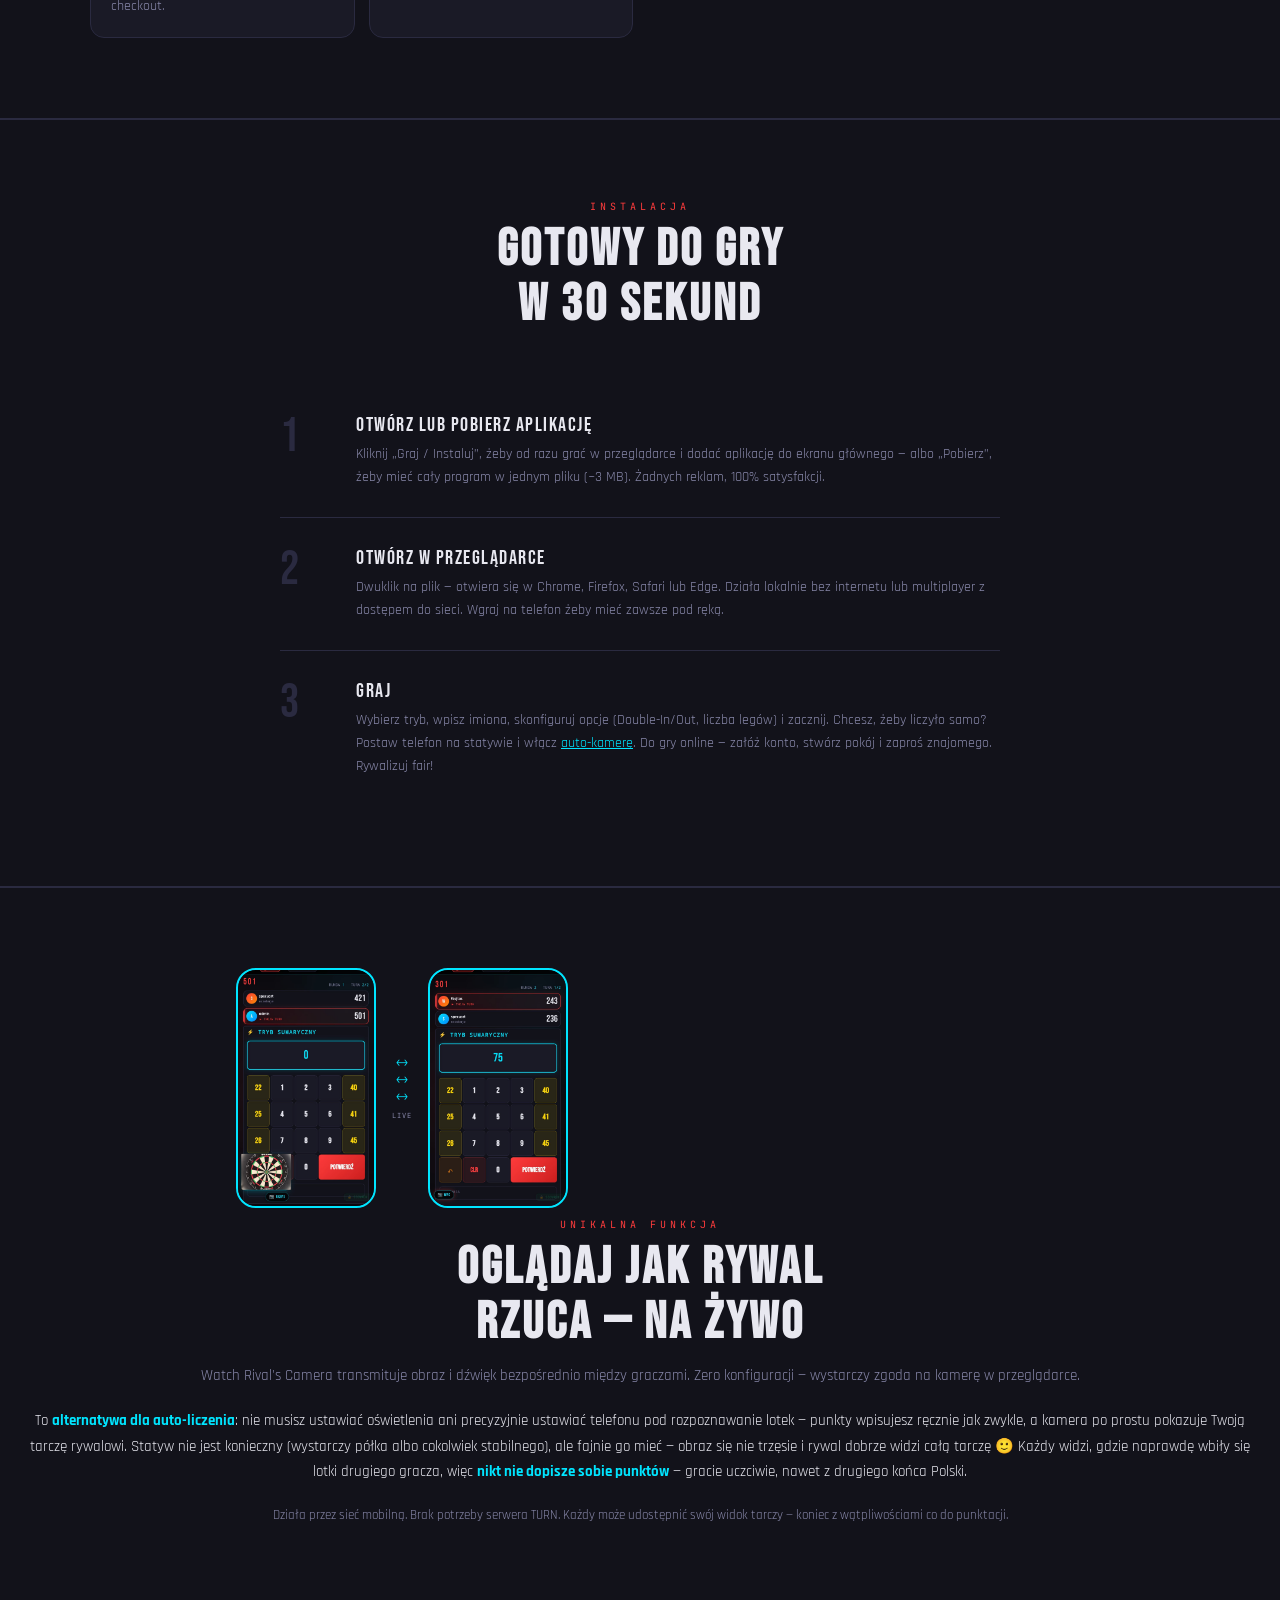
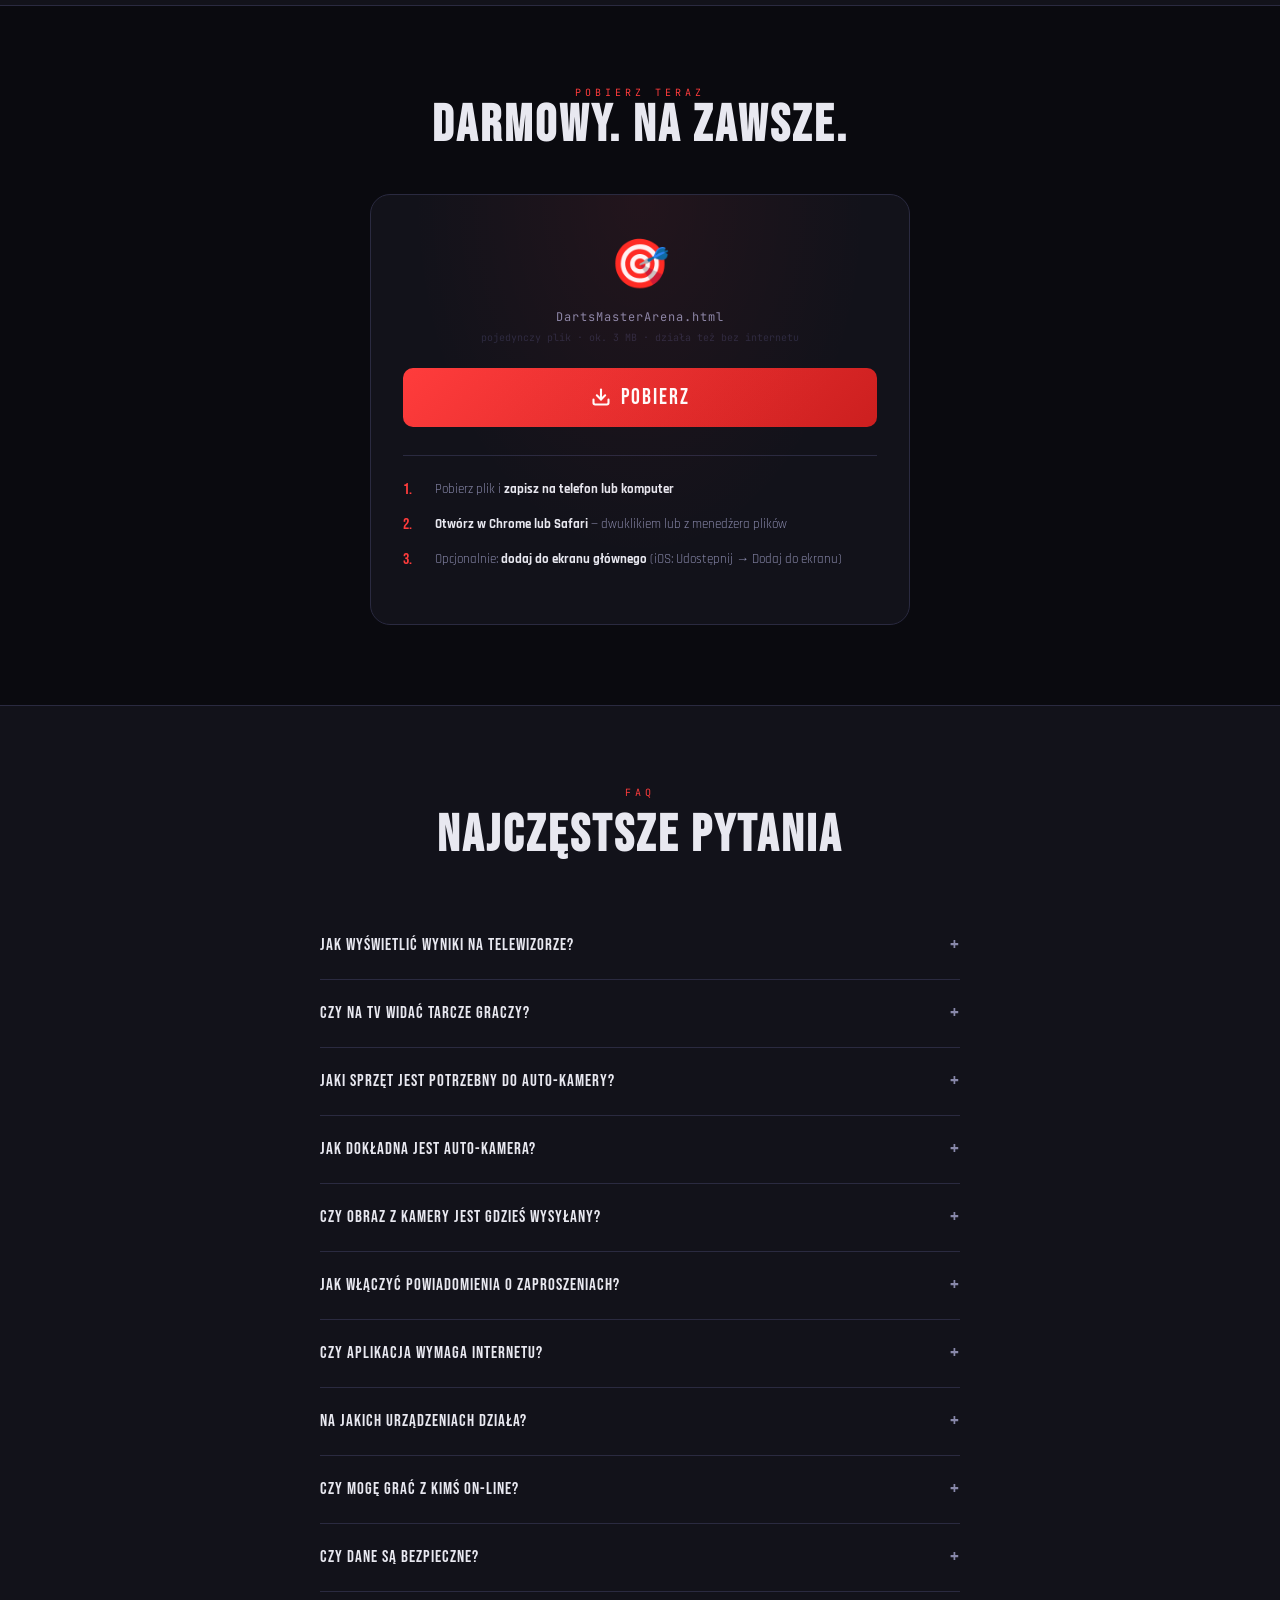
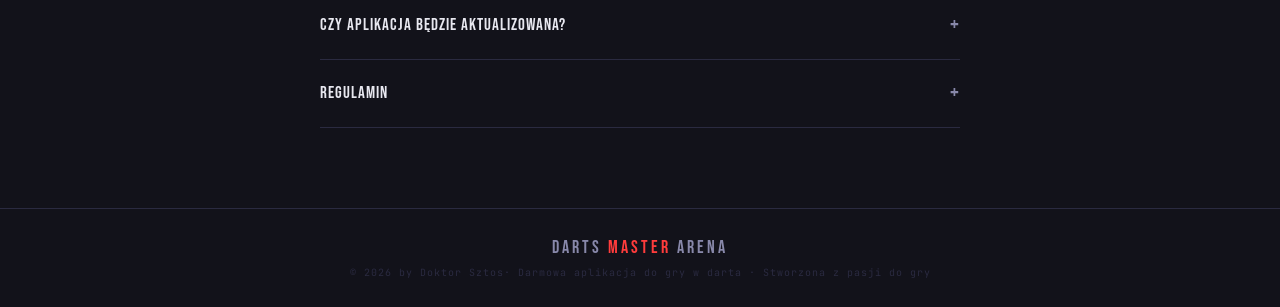
==== commit 4764b538: "Add files via upload" ====
--- a/index.html
+++ b/index.html
@@ -802,6 +802,9 @@
   <p style="color:var(--muted);font-size:15px;line-height:1.7;margin-bottom:20px">
     Watch Rival's Camera transmituje obraz i dźwięk bezpośrednio między graczami. Zero konfiguracji — wystarczy zgoda na kamerę w przeglądarce.
   </p>
+  <p style="color:var(--text);font-size:15px;line-height:1.7;margin-bottom:20px">
+    To <b style="color:var(--cyan)">alternatywa dla auto-liczenia</b>: nie musisz ustawiać oświetlenia ani precyzyjnie ustawiać telefonu pod rozpoznawanie lotek — punkty wpisujesz ręcznie jak zwykle, a kamera po prostu pokazuje Twoją tarczę rywalowi. Statyw nie jest konieczny (wystarczy półka albo cokolwiek stabilnego), ale fajnie go mieć — obraz się nie trzęsie i rywal dobrze widzi całą tarczę 🙂 Każdy widzi, gdzie naprawdę wbiły się lotki drugiego gracza, więc <b style="color:var(--cyan)">nikt nie dopisze sobie punktów</b> — gracie uczciwie, nawet z drugiego końca Polski.
+  </p>
   <p style="color:var(--muted);font-size:13px;line-height:1.6">
     Działa przez sieć mobilną. Brak potrzeby serwera TURN. Każdy może udostępnić swój widok tarczy — koniec z wątpliwościami co do punktacji.
   </p>
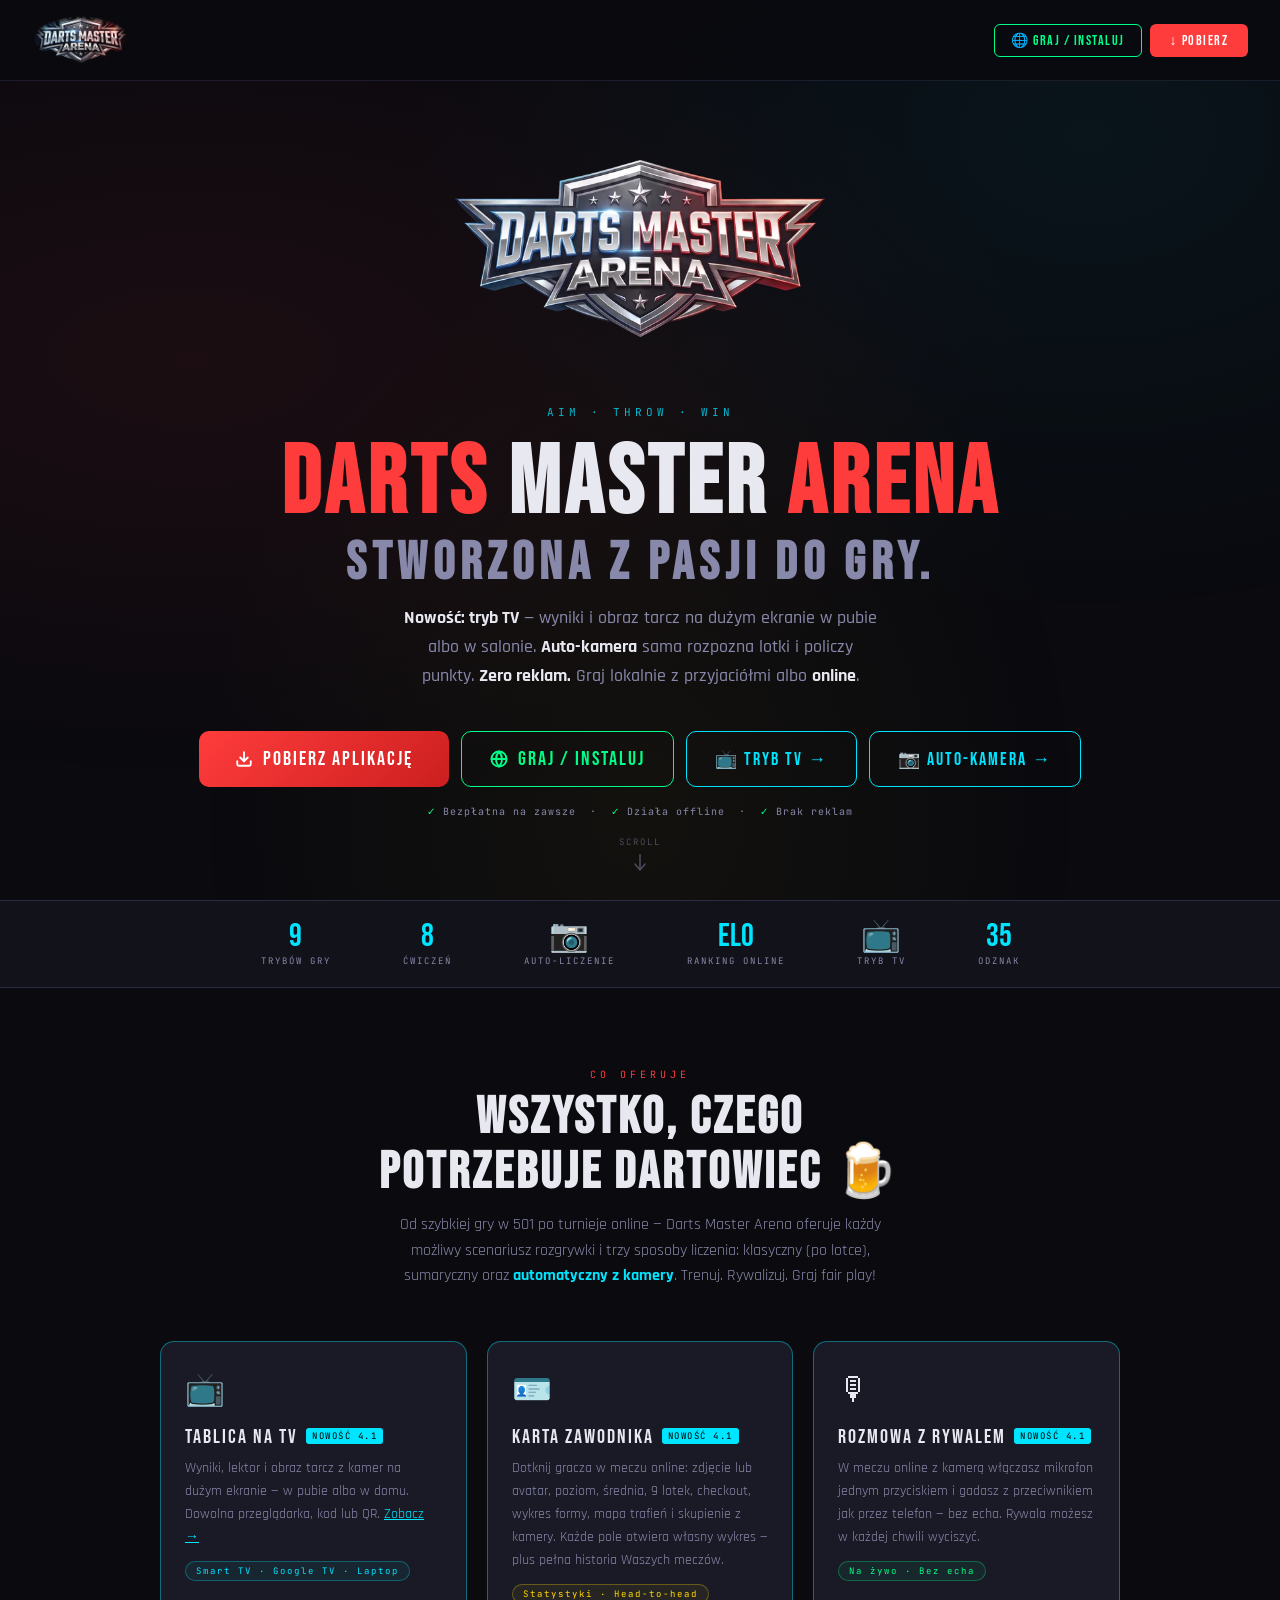
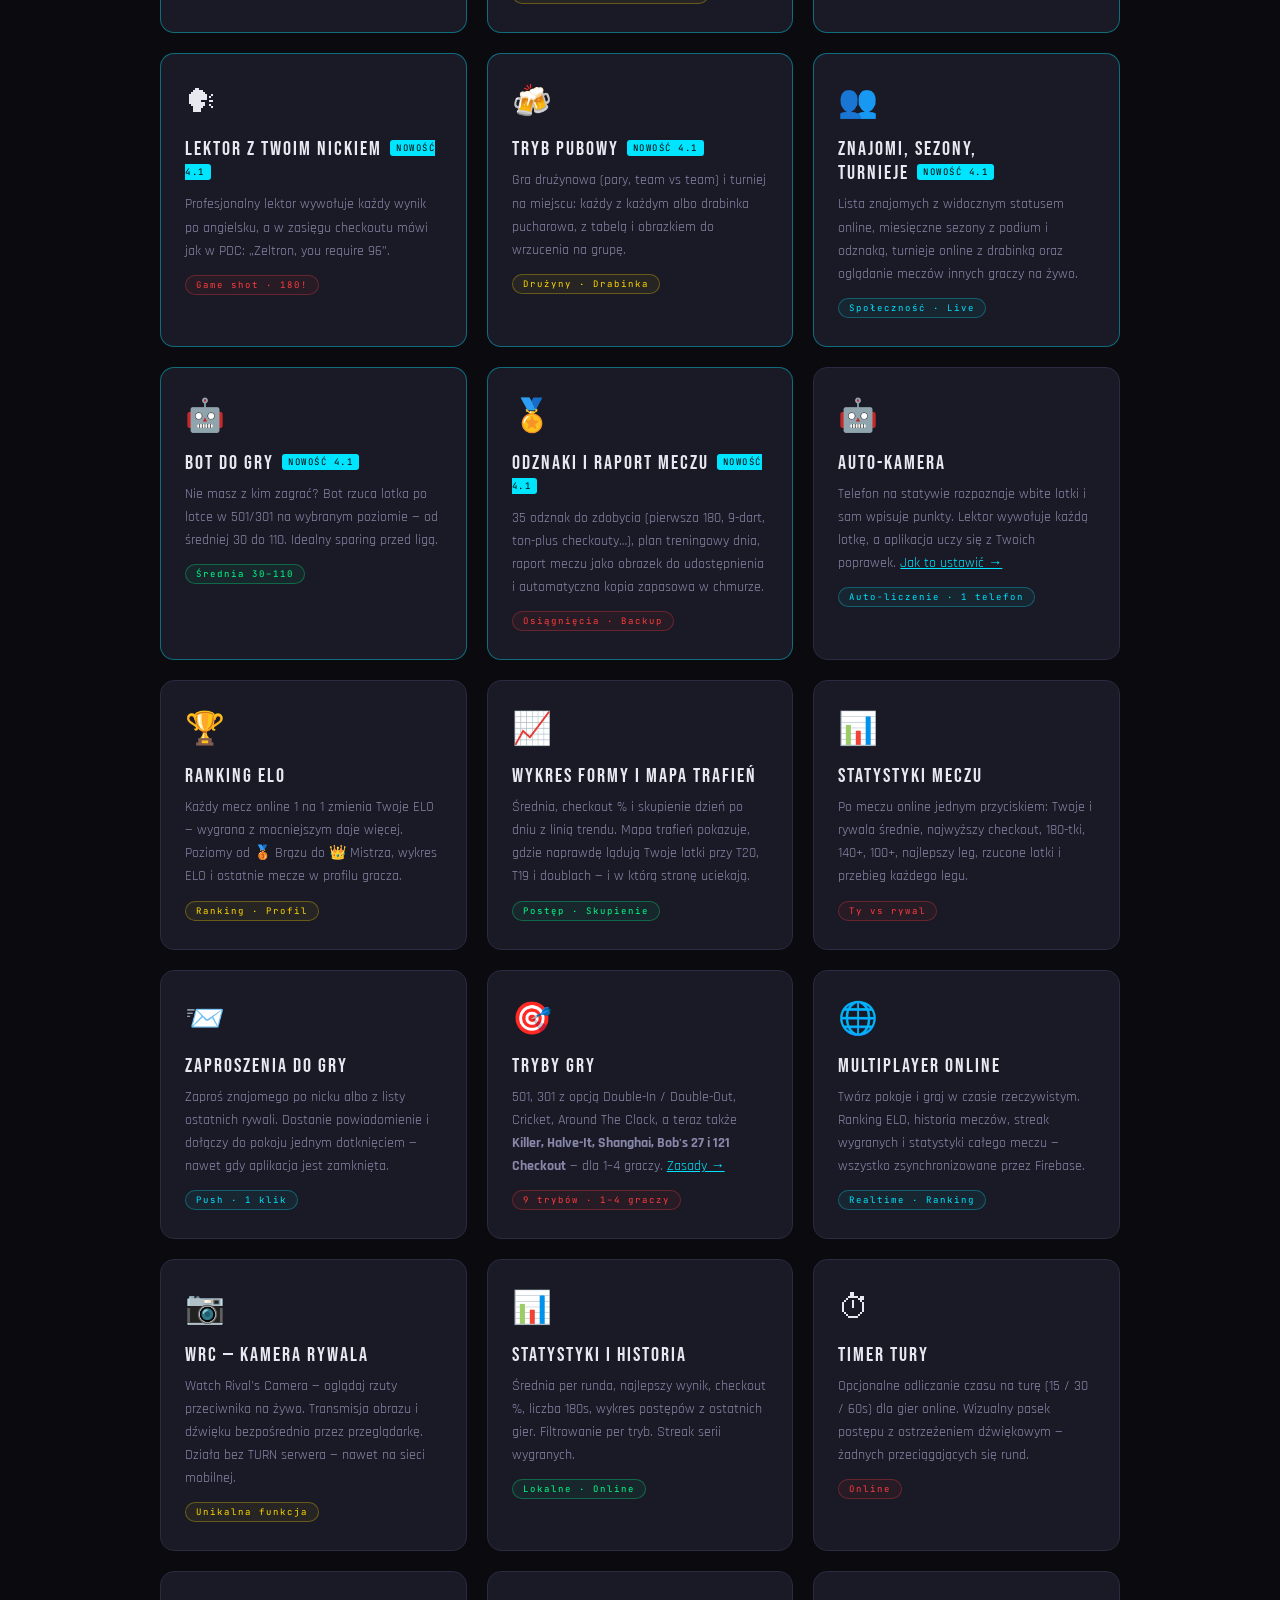
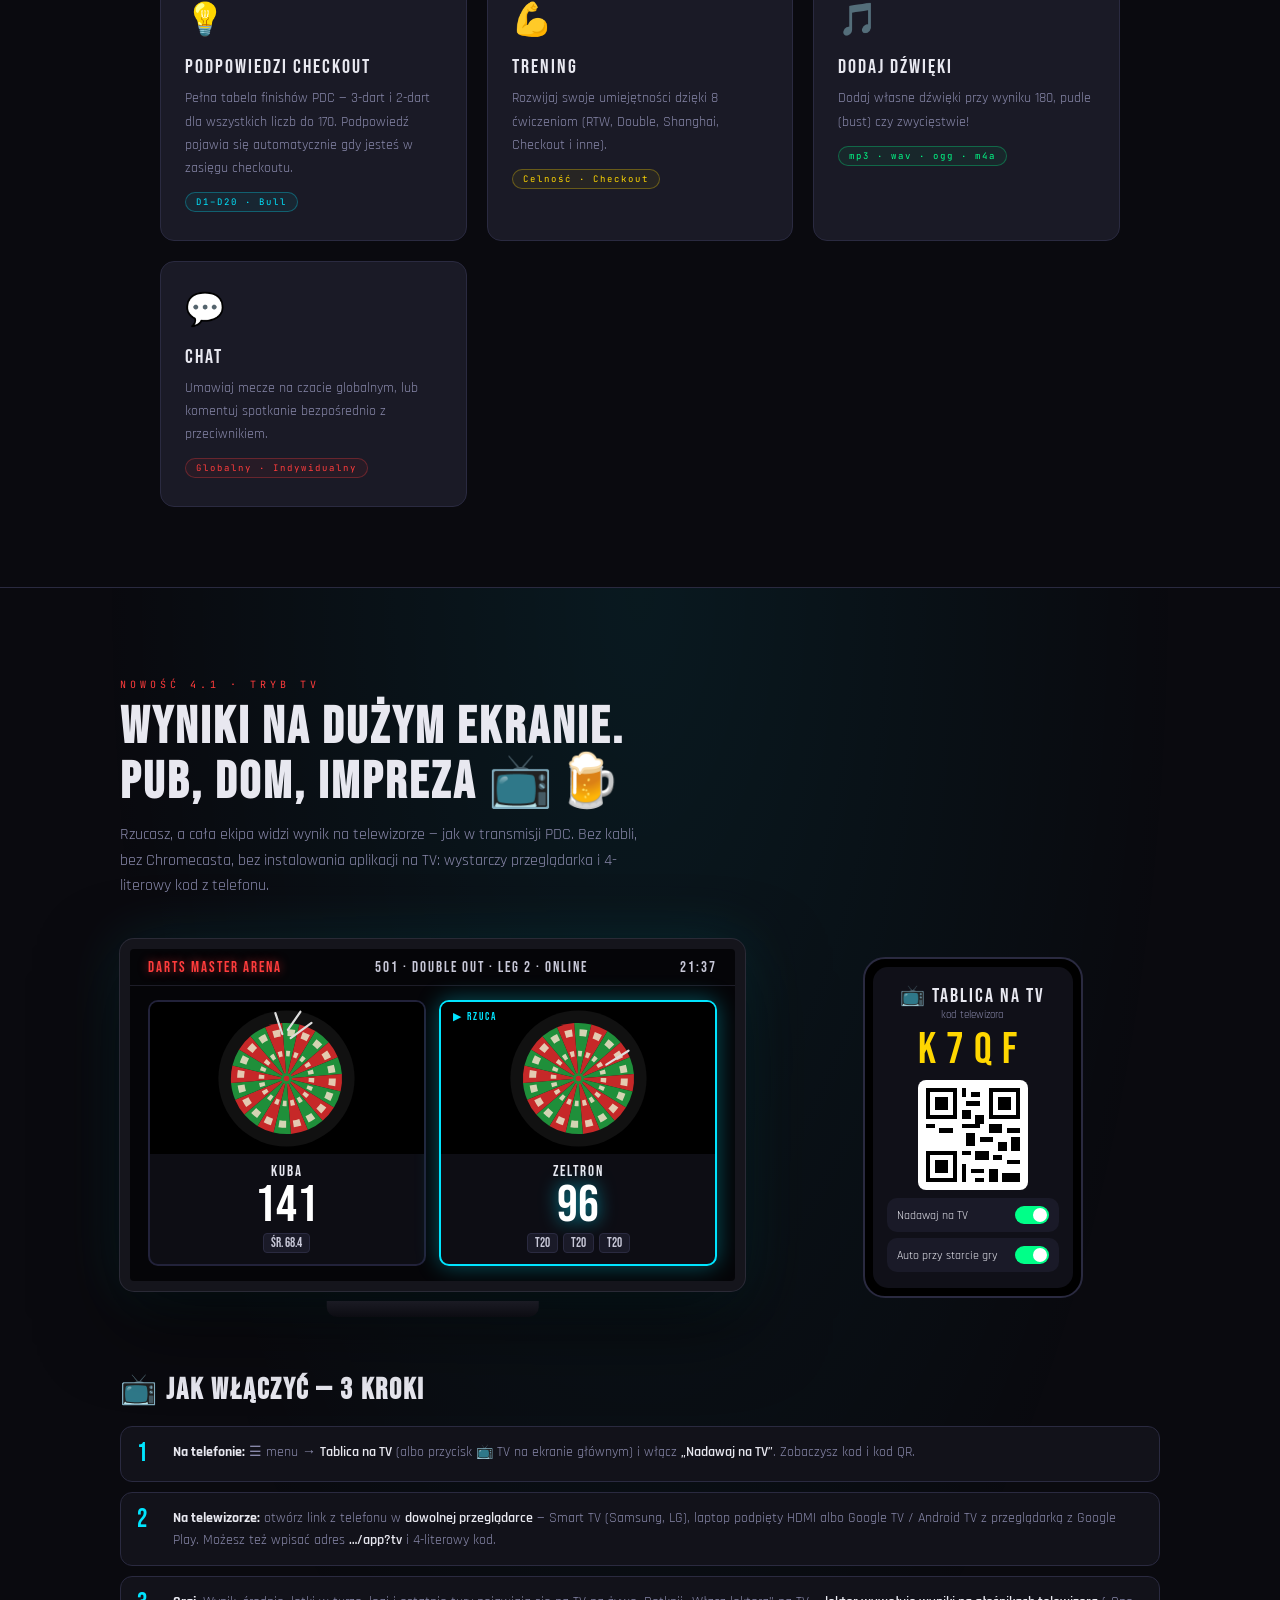
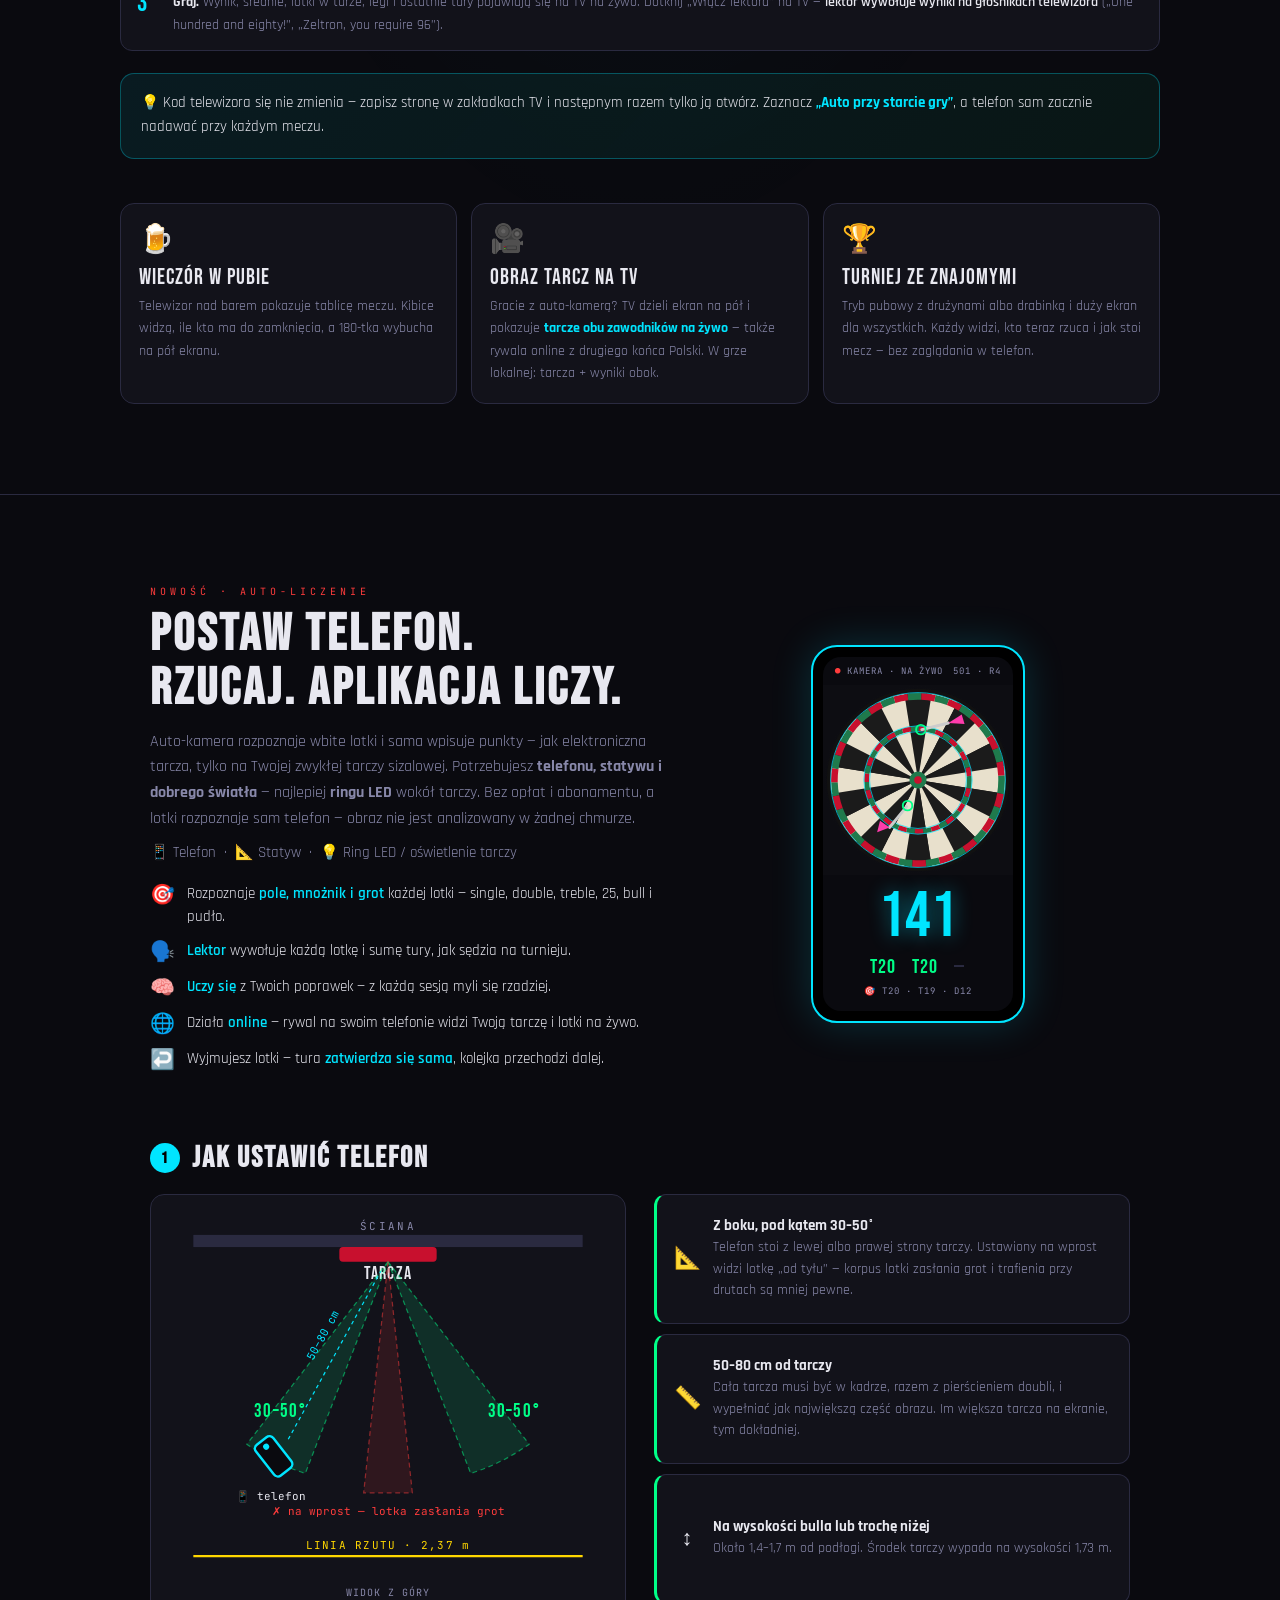
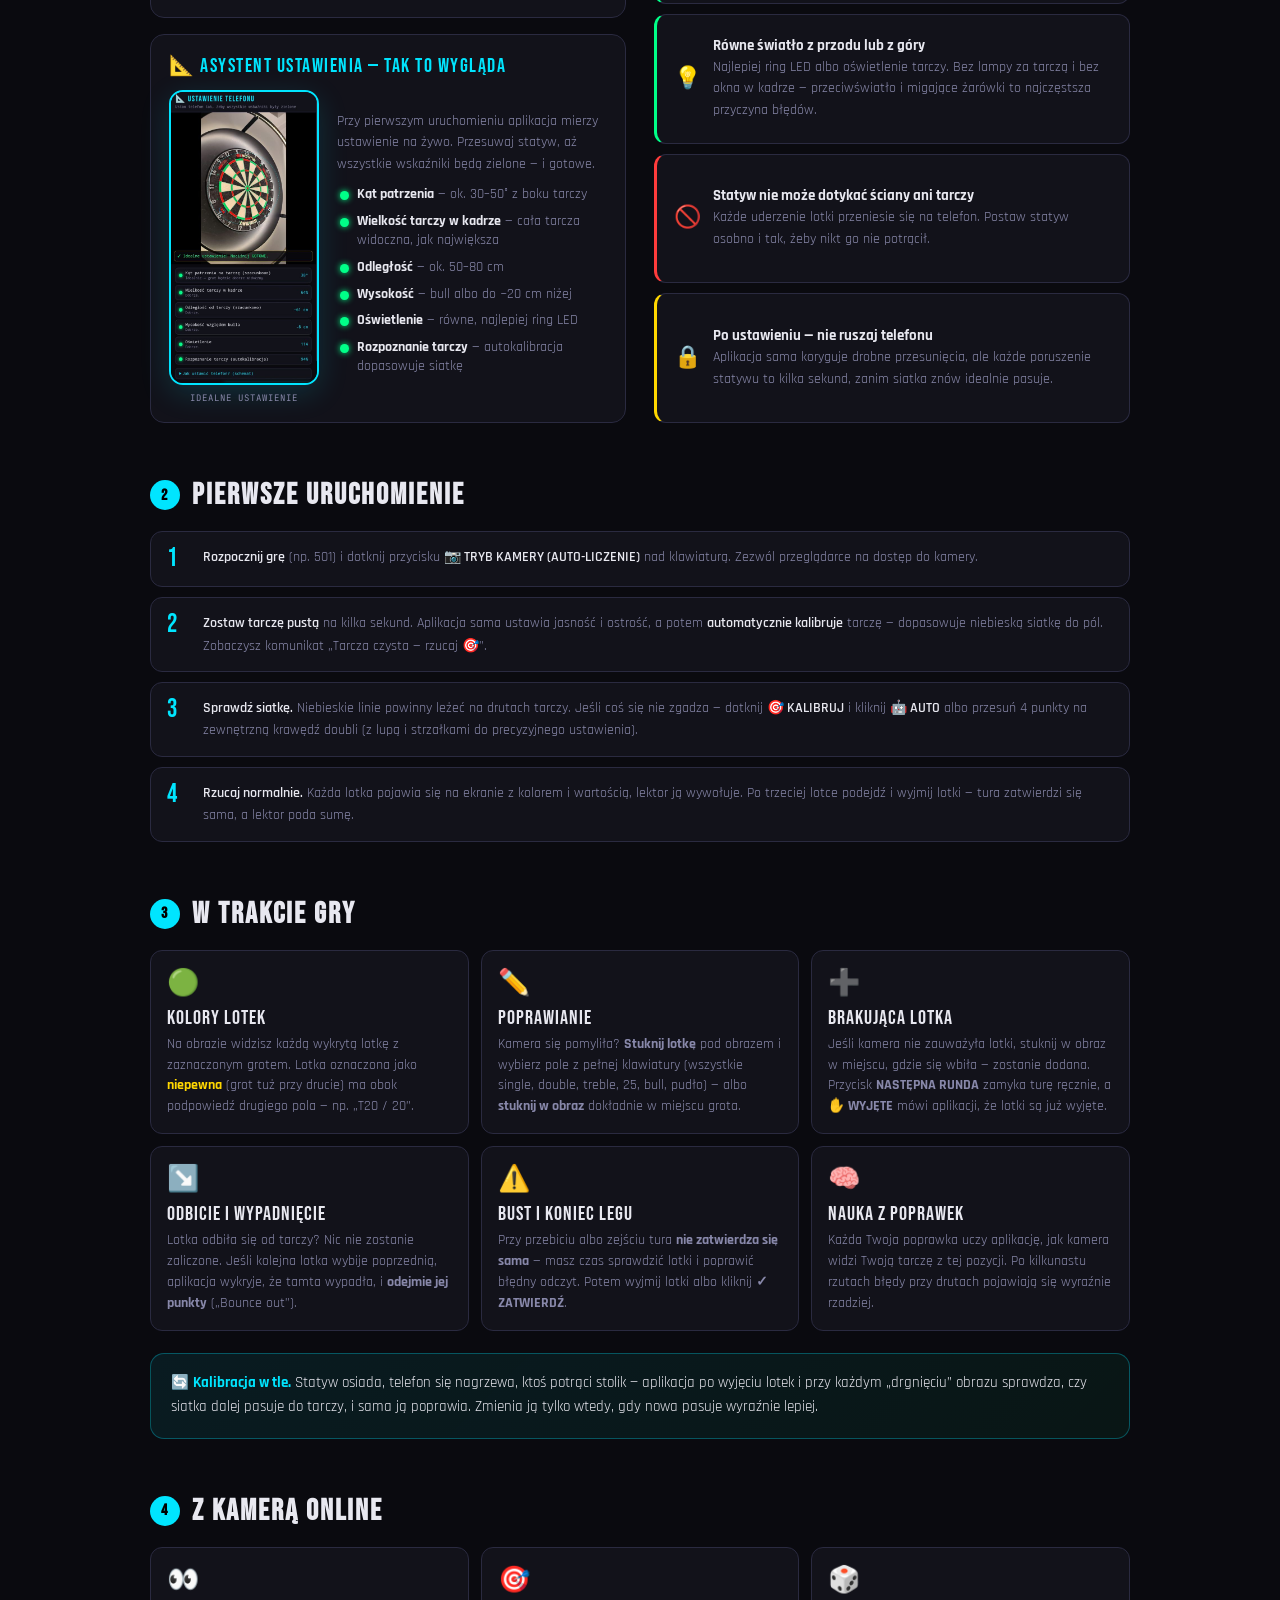
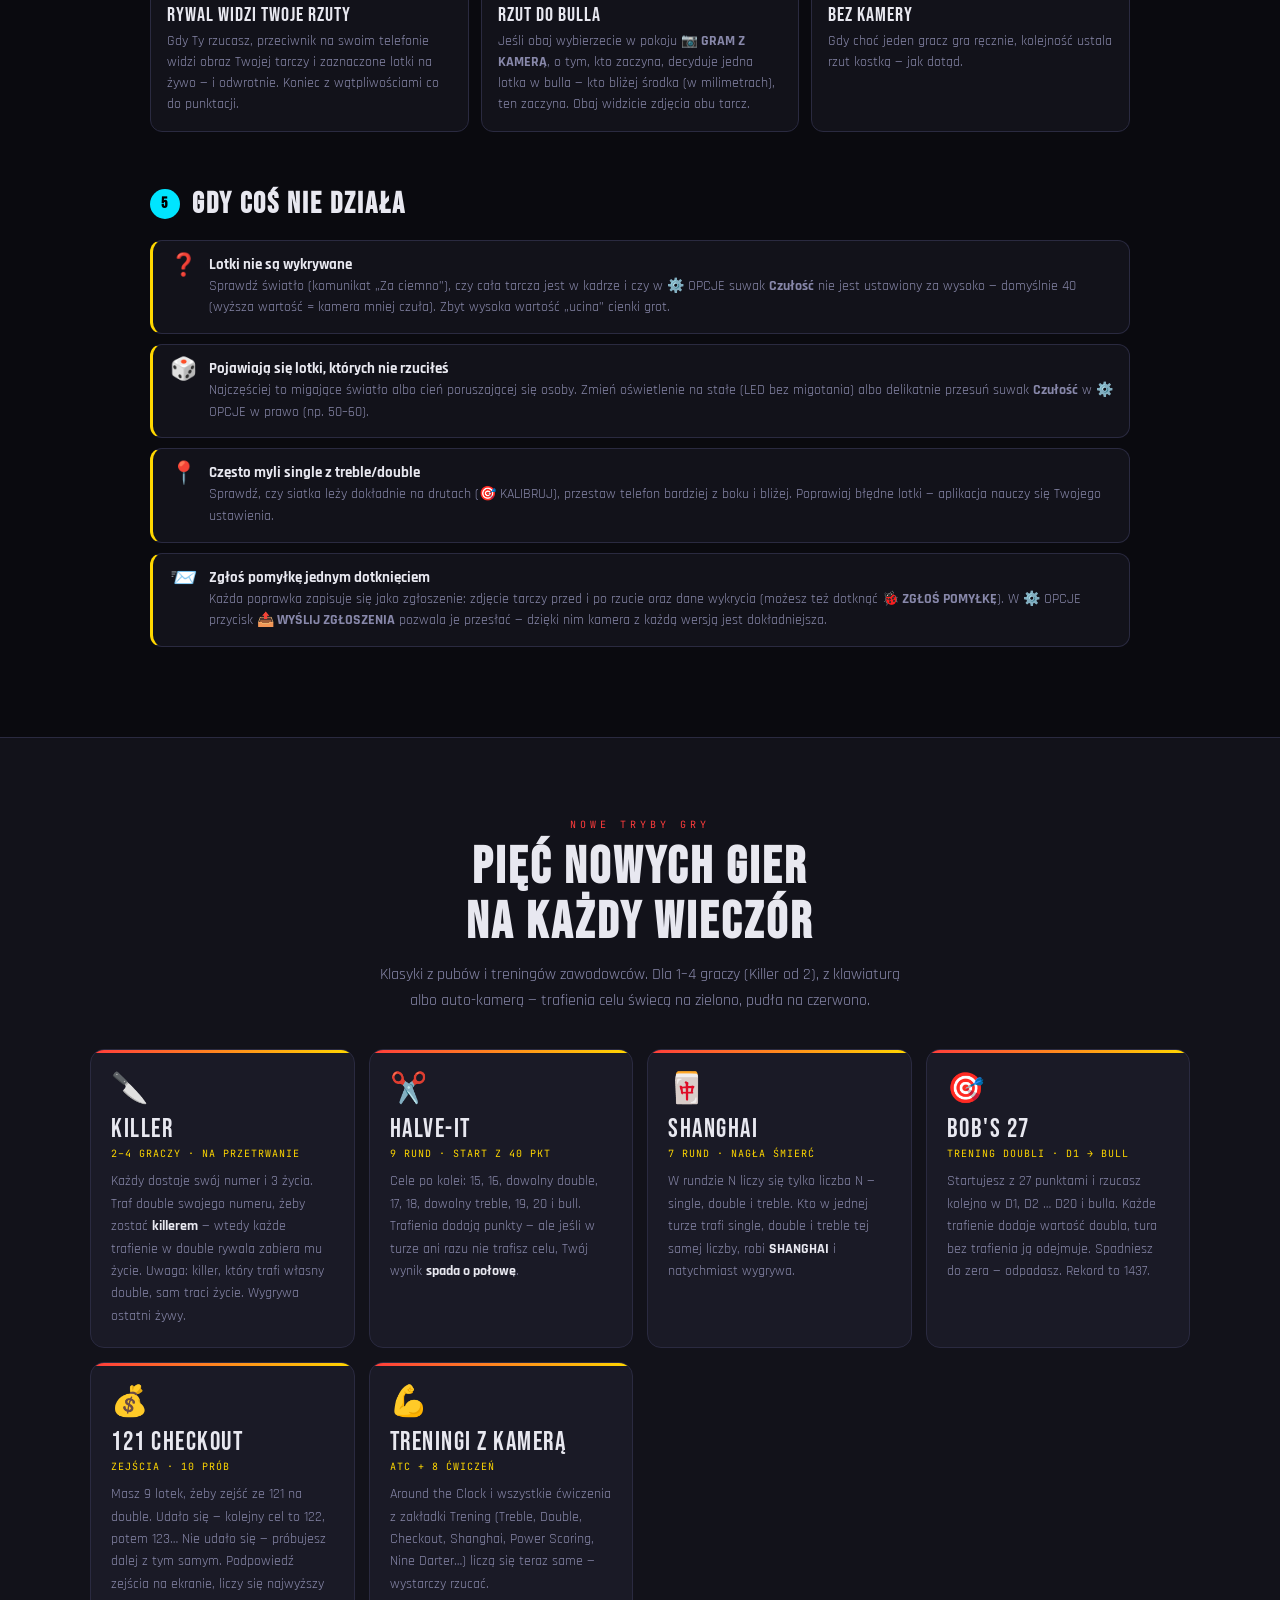
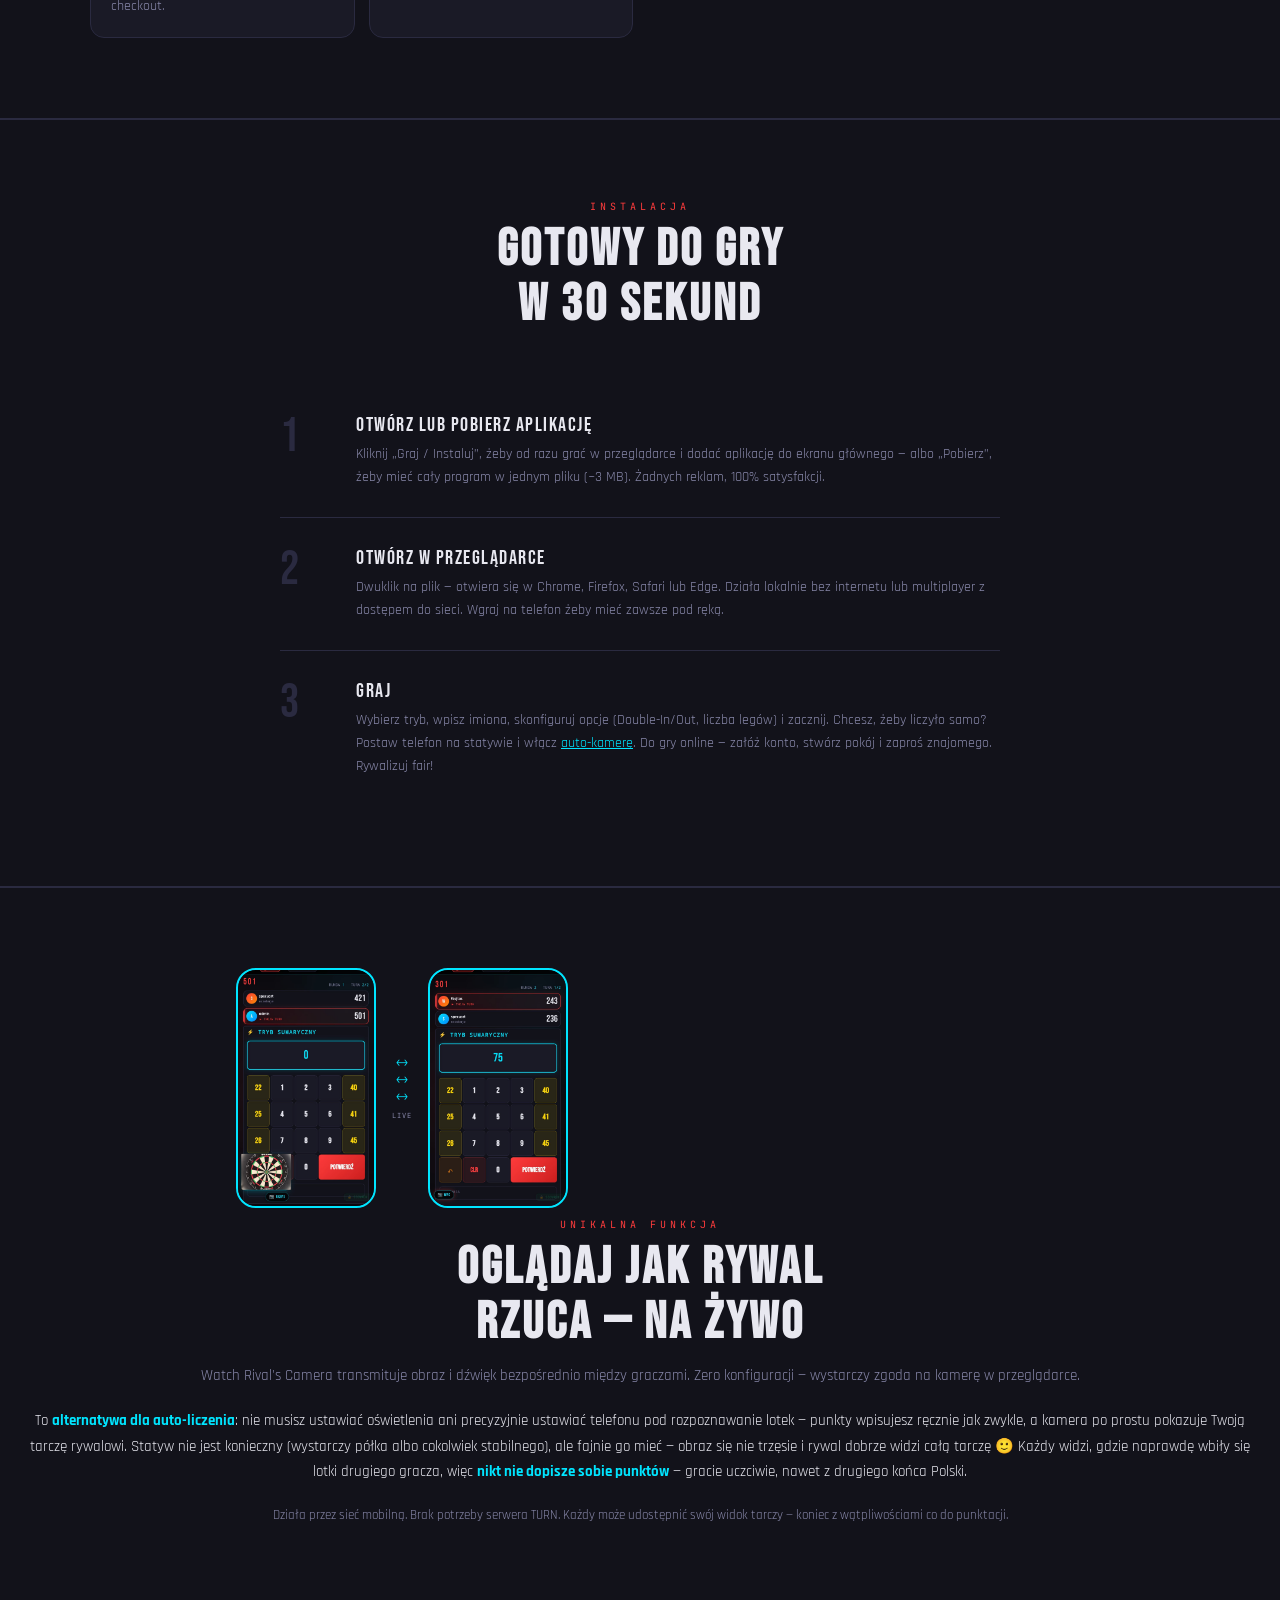
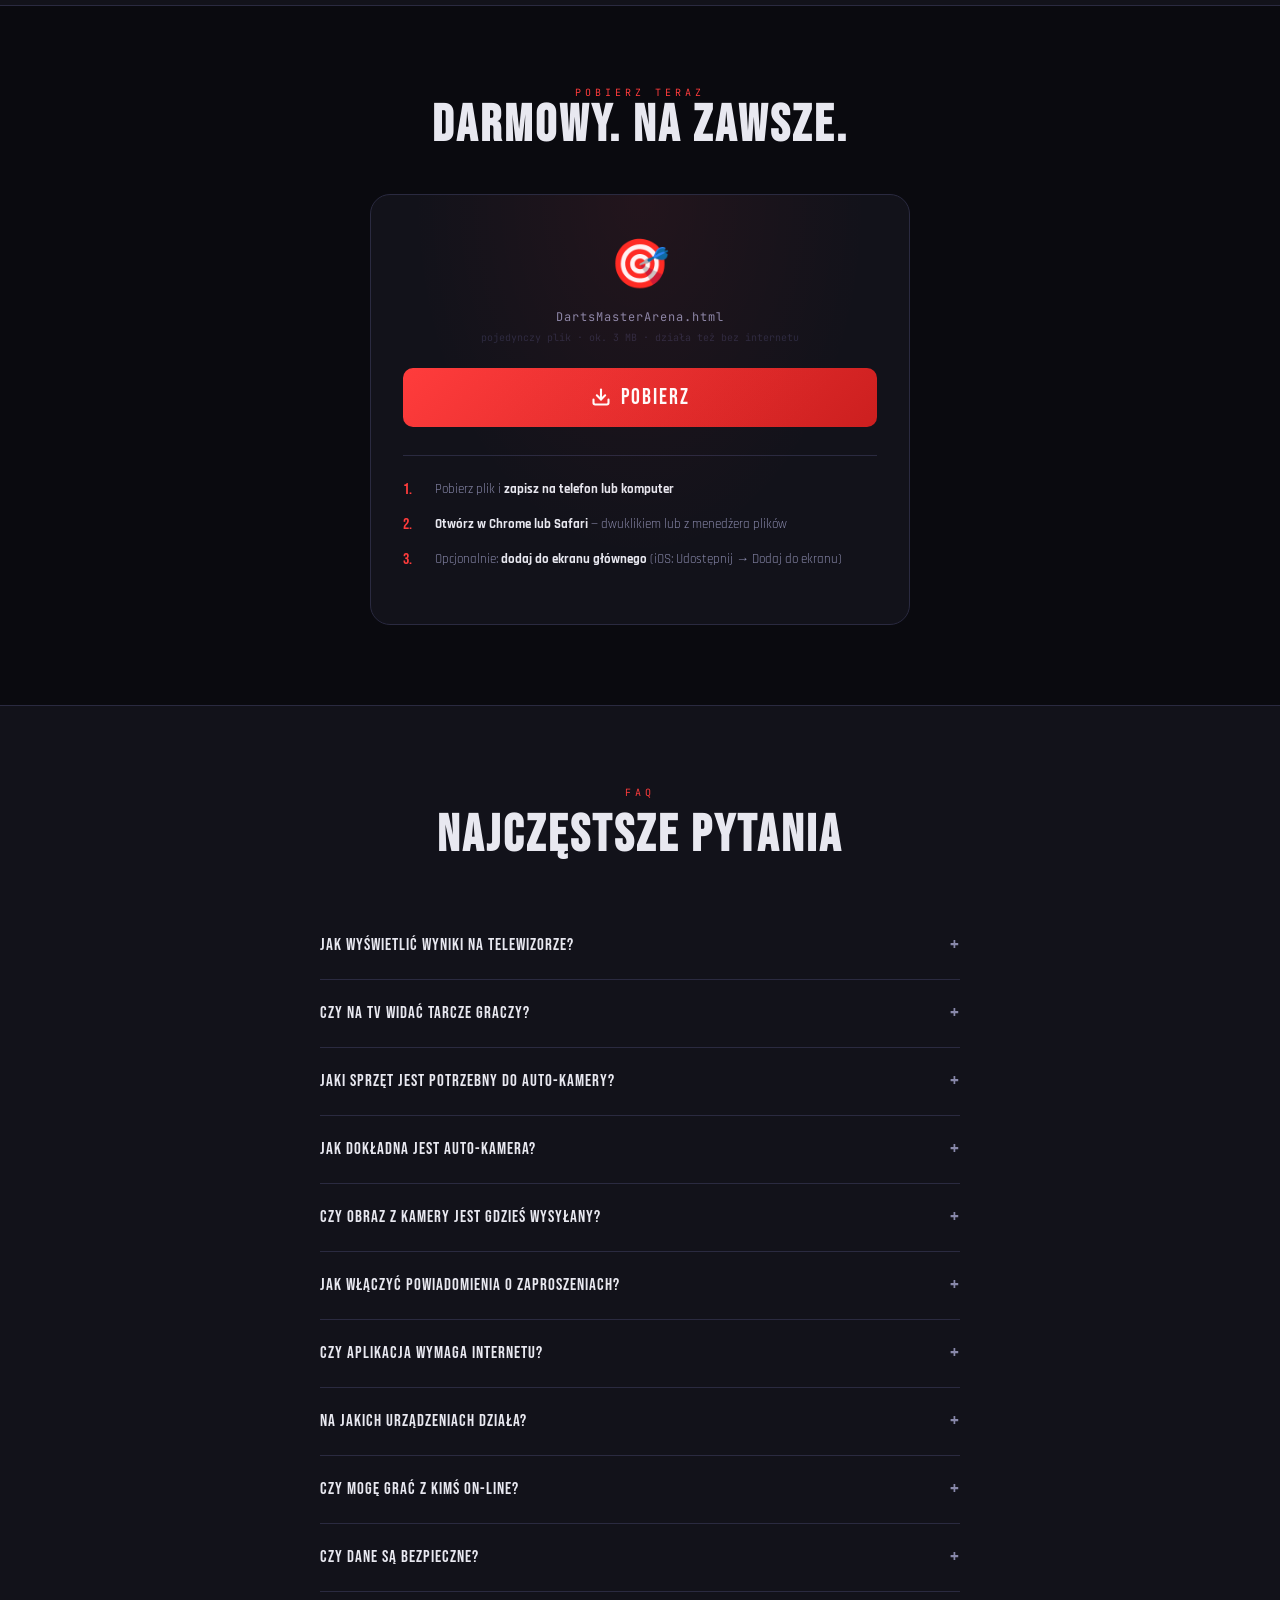
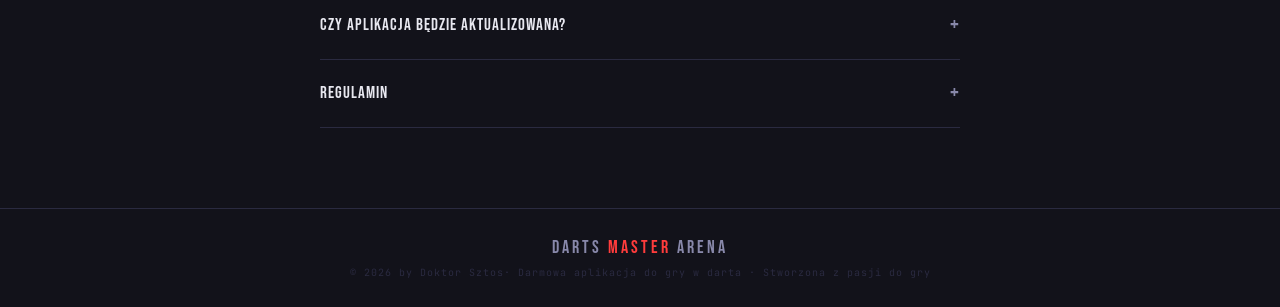
==== commit 21fac099: "Add files via upload" ====
--- a/index.html
+++ b/index.html
@@ -312,29 +312,8 @@
 
 <!-- HERO -->
 <section class="hero">
-  <!-- Dartboard photo + animated overlay -->
-  <div class="dartboard" aria-hidden="true">
-    <svg class="board" viewBox="0 0 240 240" xmlns="http://www.w3.org/2000/svg" xmlns:xlink="http://www.w3.org/1999/xlink">
-      <defs>
-        <clipPath id="circle-clip"><circle cx="120" cy="120" r="115"/></clipPath>
-      </defs>
-      <g clip-path="url(#circle-clip)">
-        <!-- Real dartboard photo -->
-        <image href="[data-uri]" x="0" y="0" width="240" height="240" preserveAspectRatio="xMidYMid slice"/>
-        <!-- animated highlight overlays -->
-        <path class="seg-highlight"  d="M120,120 L120,12  A108,108 0 0,1 153,15  Z"/>
-        <path class="seg-highlight2" d="M120,120 L153,15  A108,108 0 0,1 200,56  Z"/>
-        <path class="seg-highlight3" d="M120,120 L200,56  A108,108 0 0,1 228,120 Z"/>
-        <path class="seg-highlight"  d="M120,120 L228,120 A108,108 0 0,1 200,184 Z" style="animation-delay:1.5s"/>
-        <path class="seg-highlight2" d="M120,120 L200,184 A108,108 0 0,1 153,225 Z" style="animation-delay:2.5s"/>
-        <!-- pulse rings -->
-        <circle cx="120" cy="120" r="106" fill="none" stroke="rgba(255,60,60,.7)" stroke-width="2" class="pulse-ring"/>
-        <circle cx="120" cy="120" r="106" fill="none" stroke="rgba(255,60,60,.4)" stroke-width="1.5" class="pulse-ring2"/>
-        <!-- subtle vignette -->
-        <circle cx="120" cy="120" r="113" fill="none" stroke="#000" stroke-width="5" opacity=".4"/>
-      </g>
-    </svg>
-  </div>
+  <!-- Logo Darts Master Arena (animacja jak w menu głównym aplikacji) -->
+  <div class="hero-logo" style="width:min(86vw,440px);aspect-ratio:640/368;margin:0 auto 30px;position:relative;display:flex;align-items:center;justify-content:center"><img src="[data-uri]" alt="Darts Master Arena" style="width:84%;height:auto;display:block"><video src="[data-uri]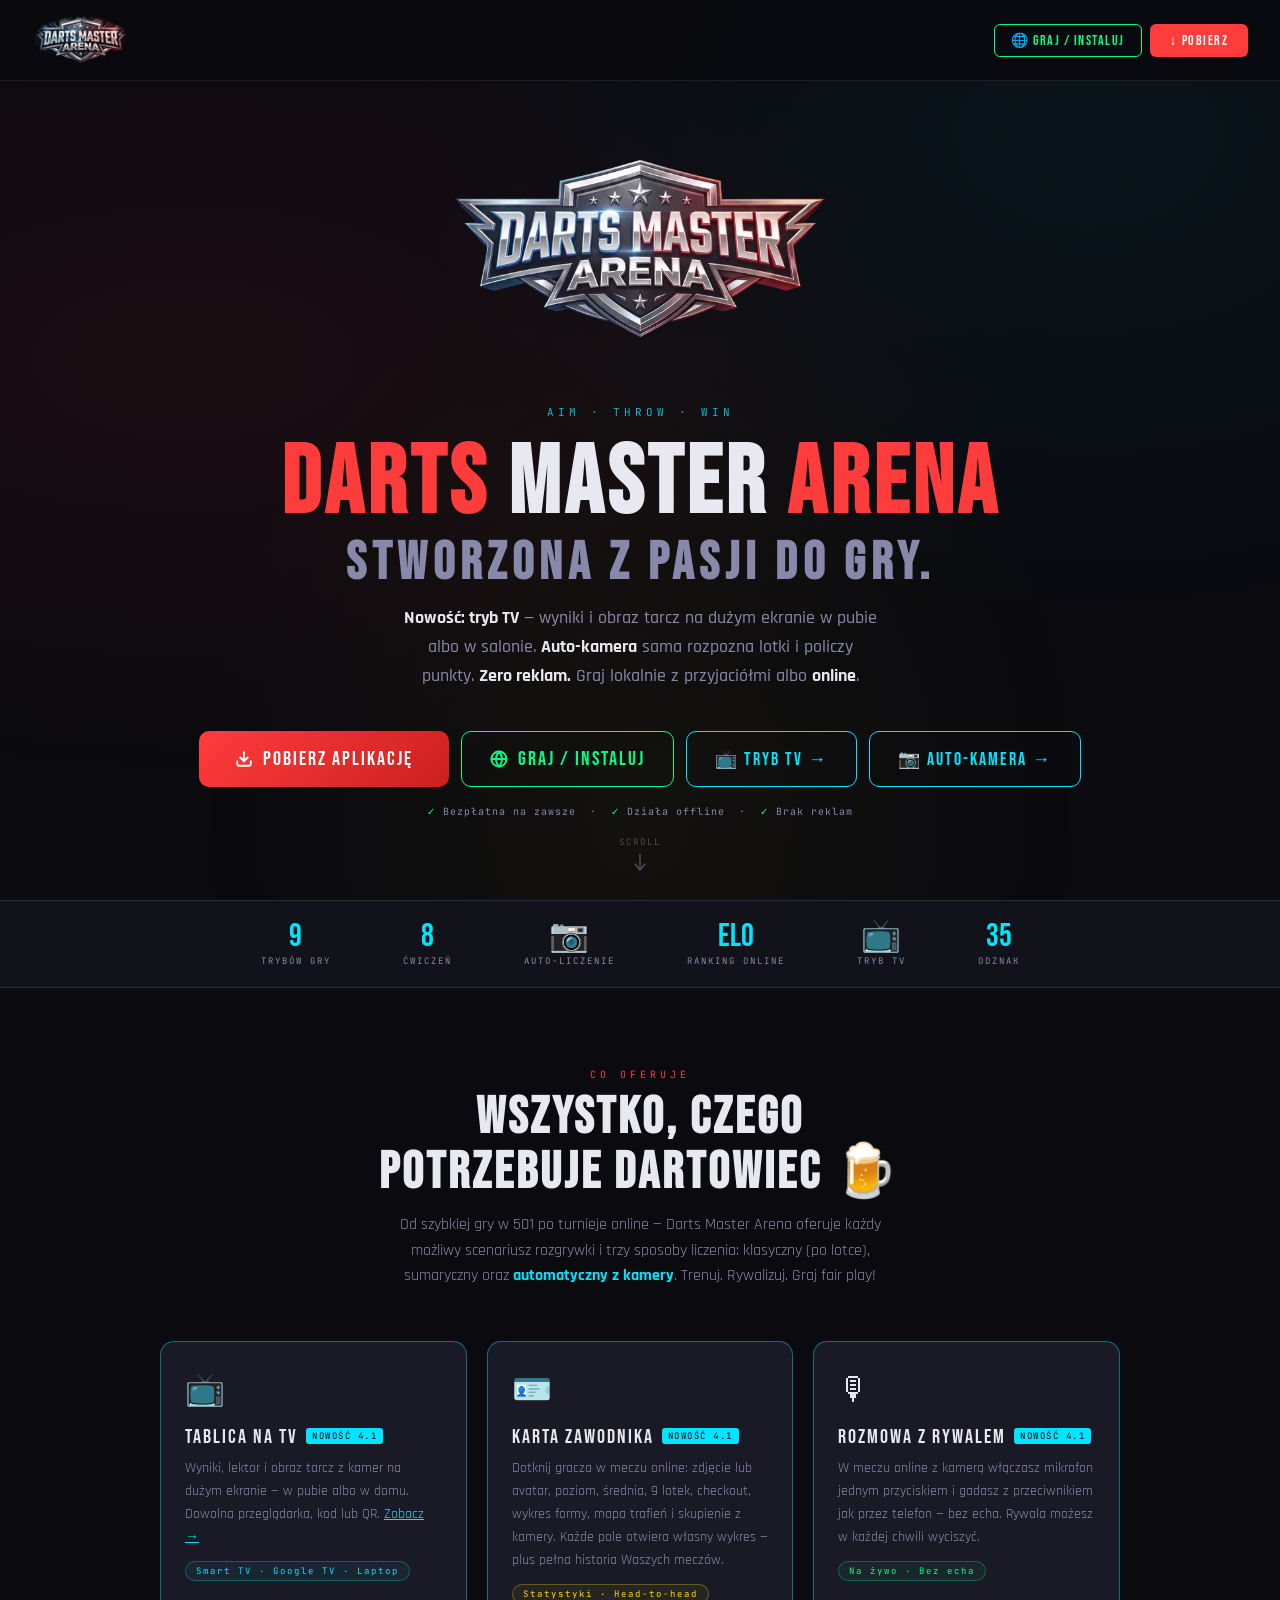
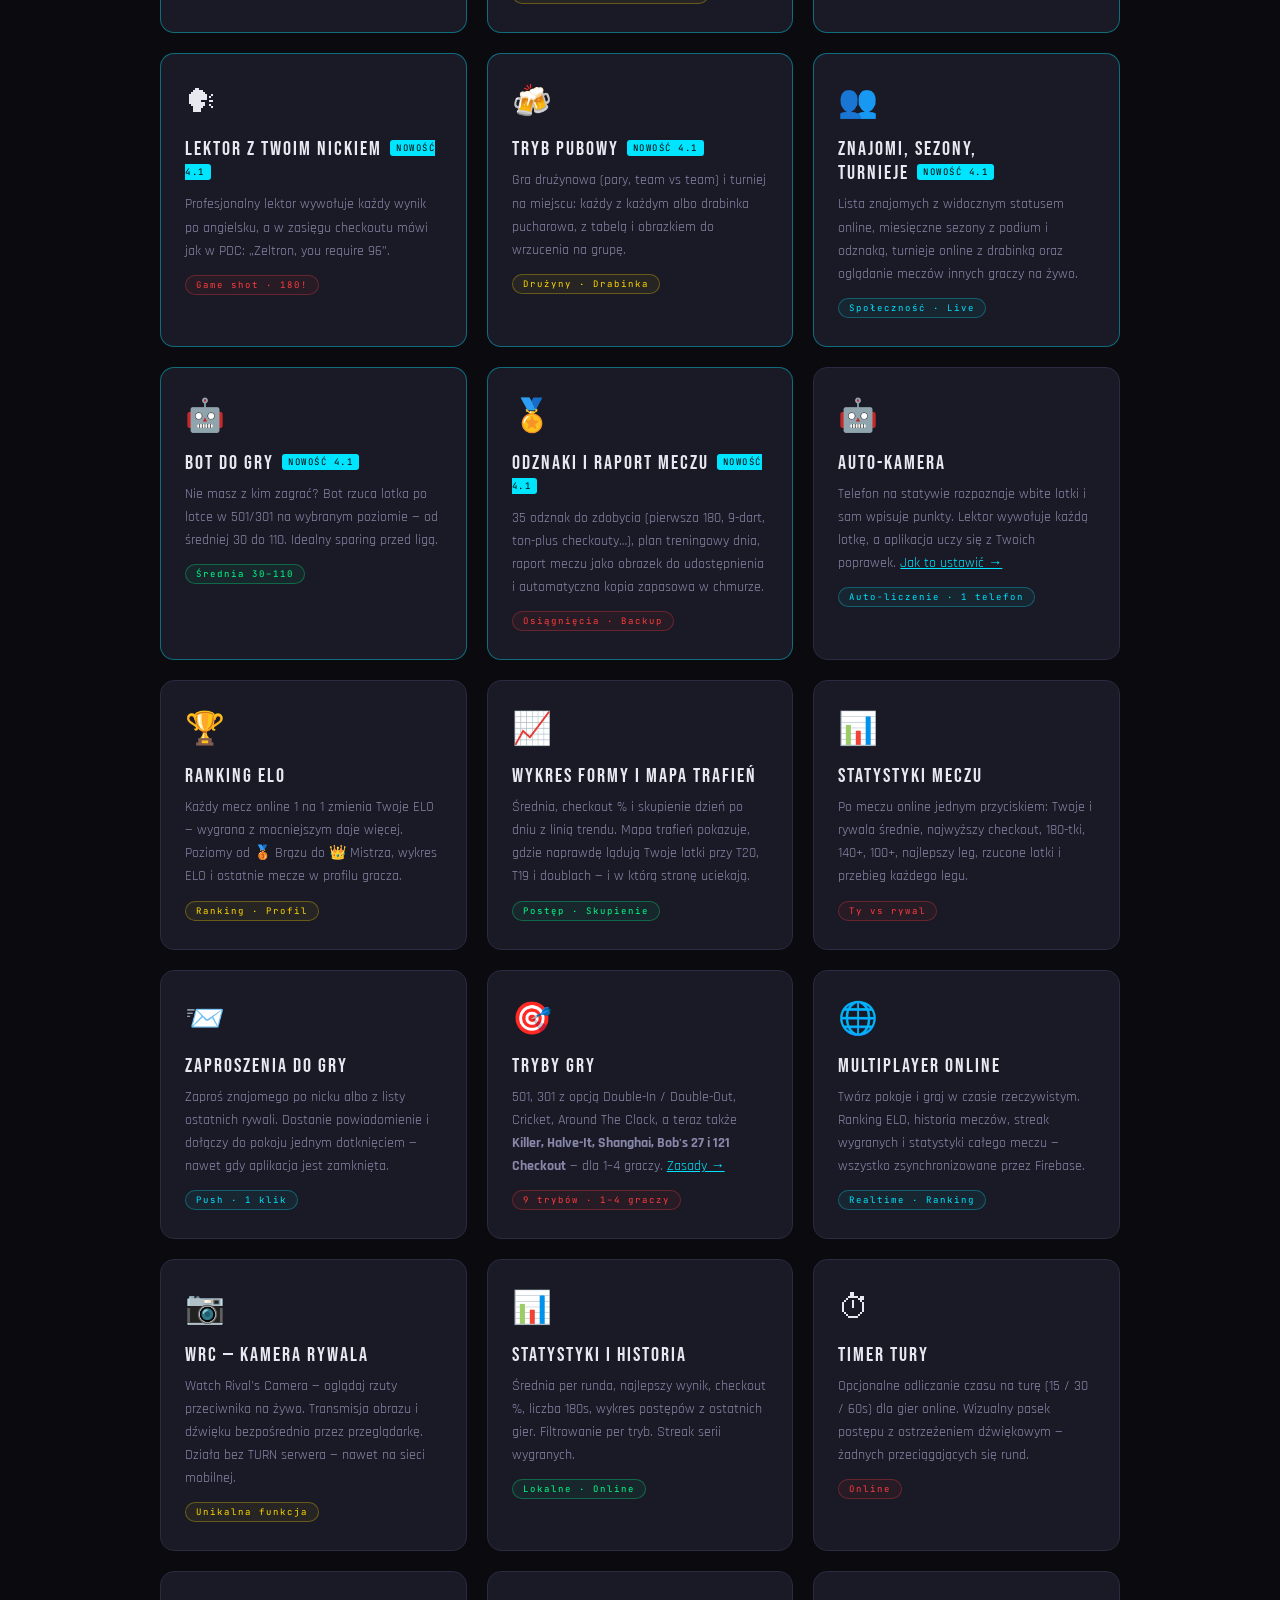
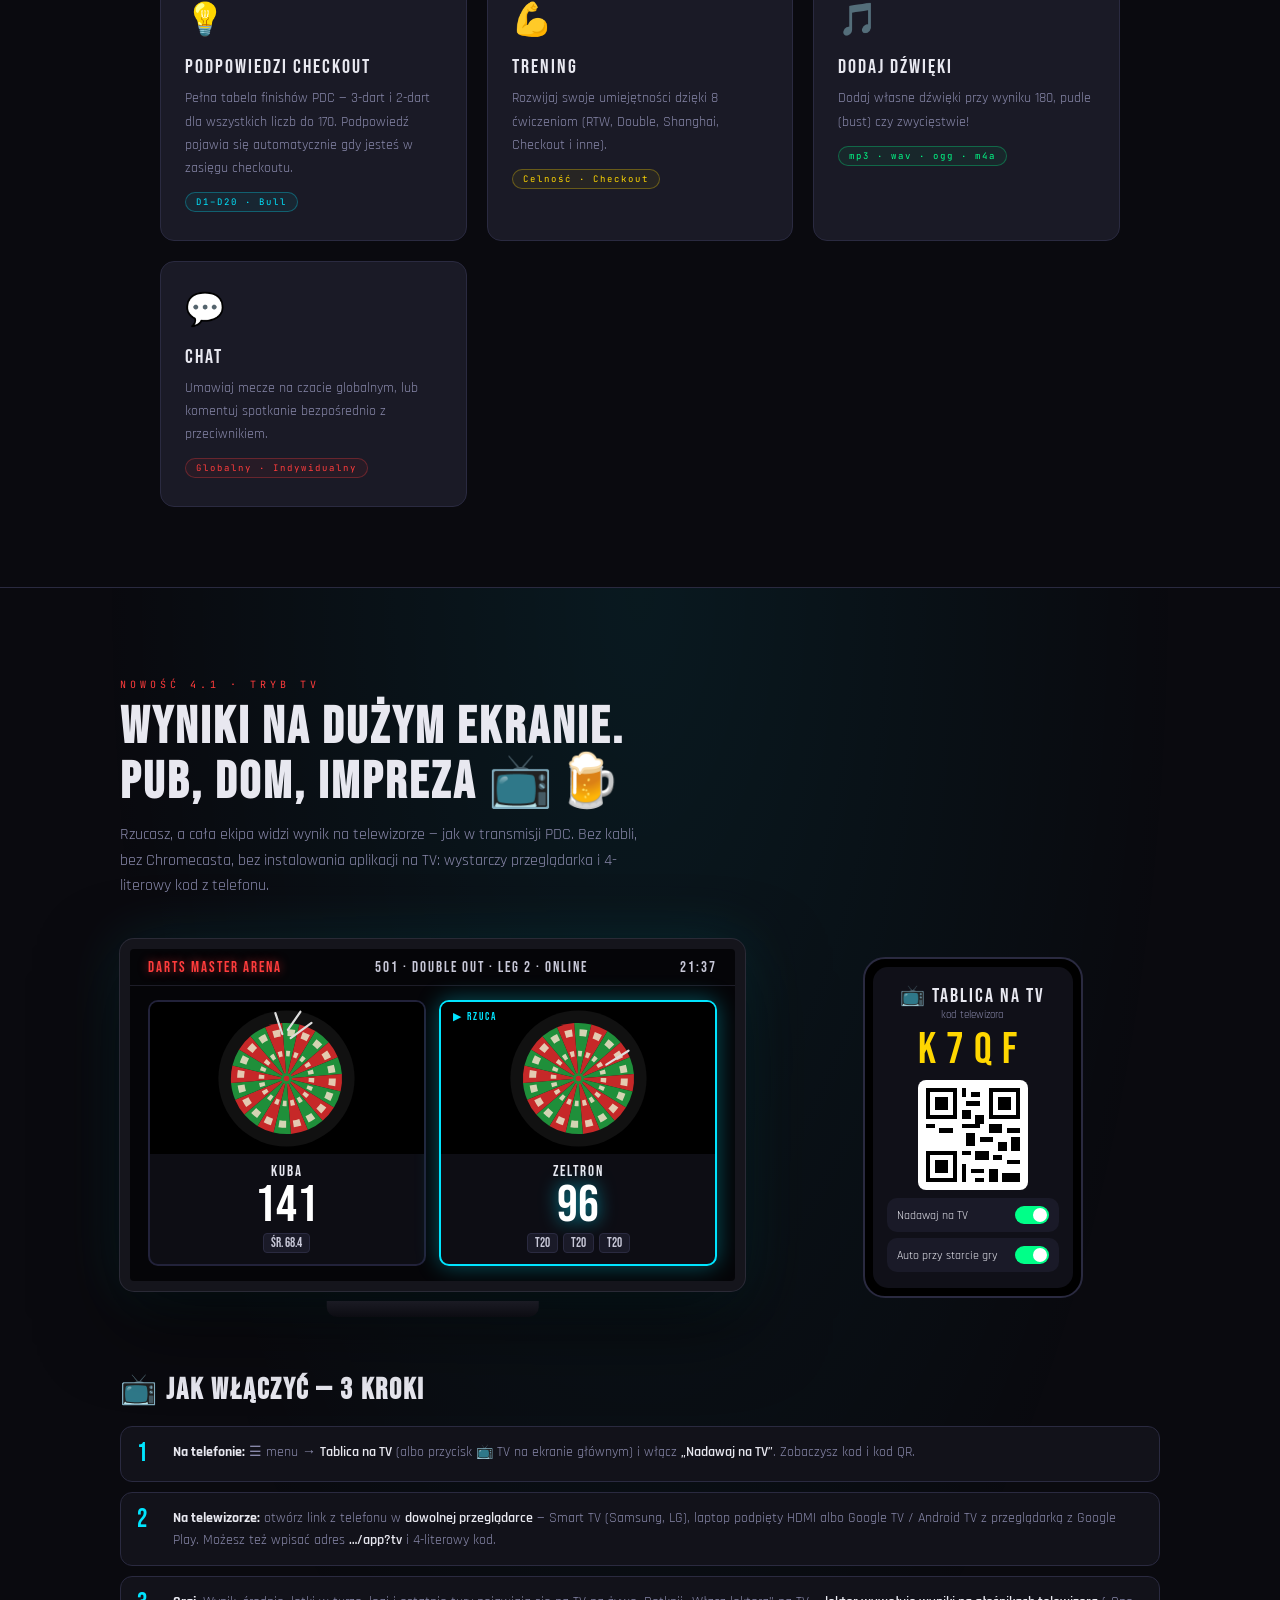
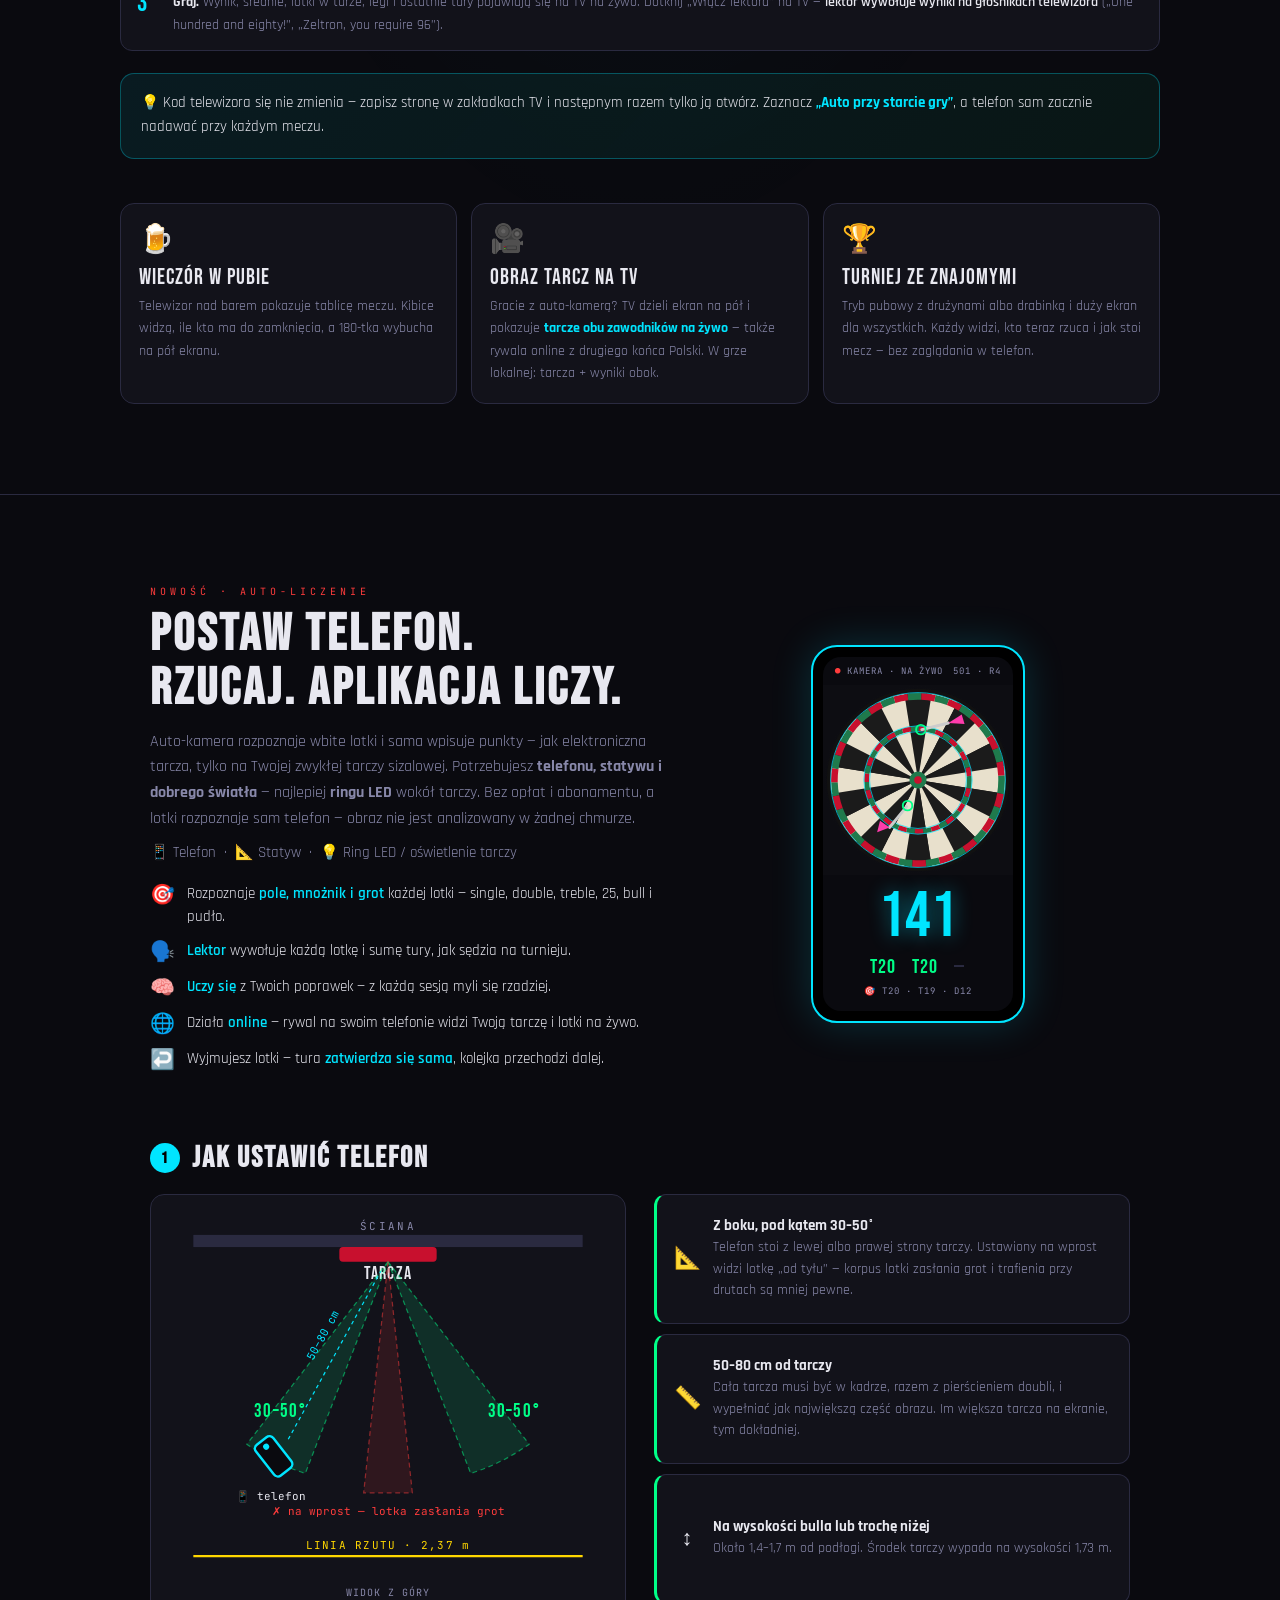
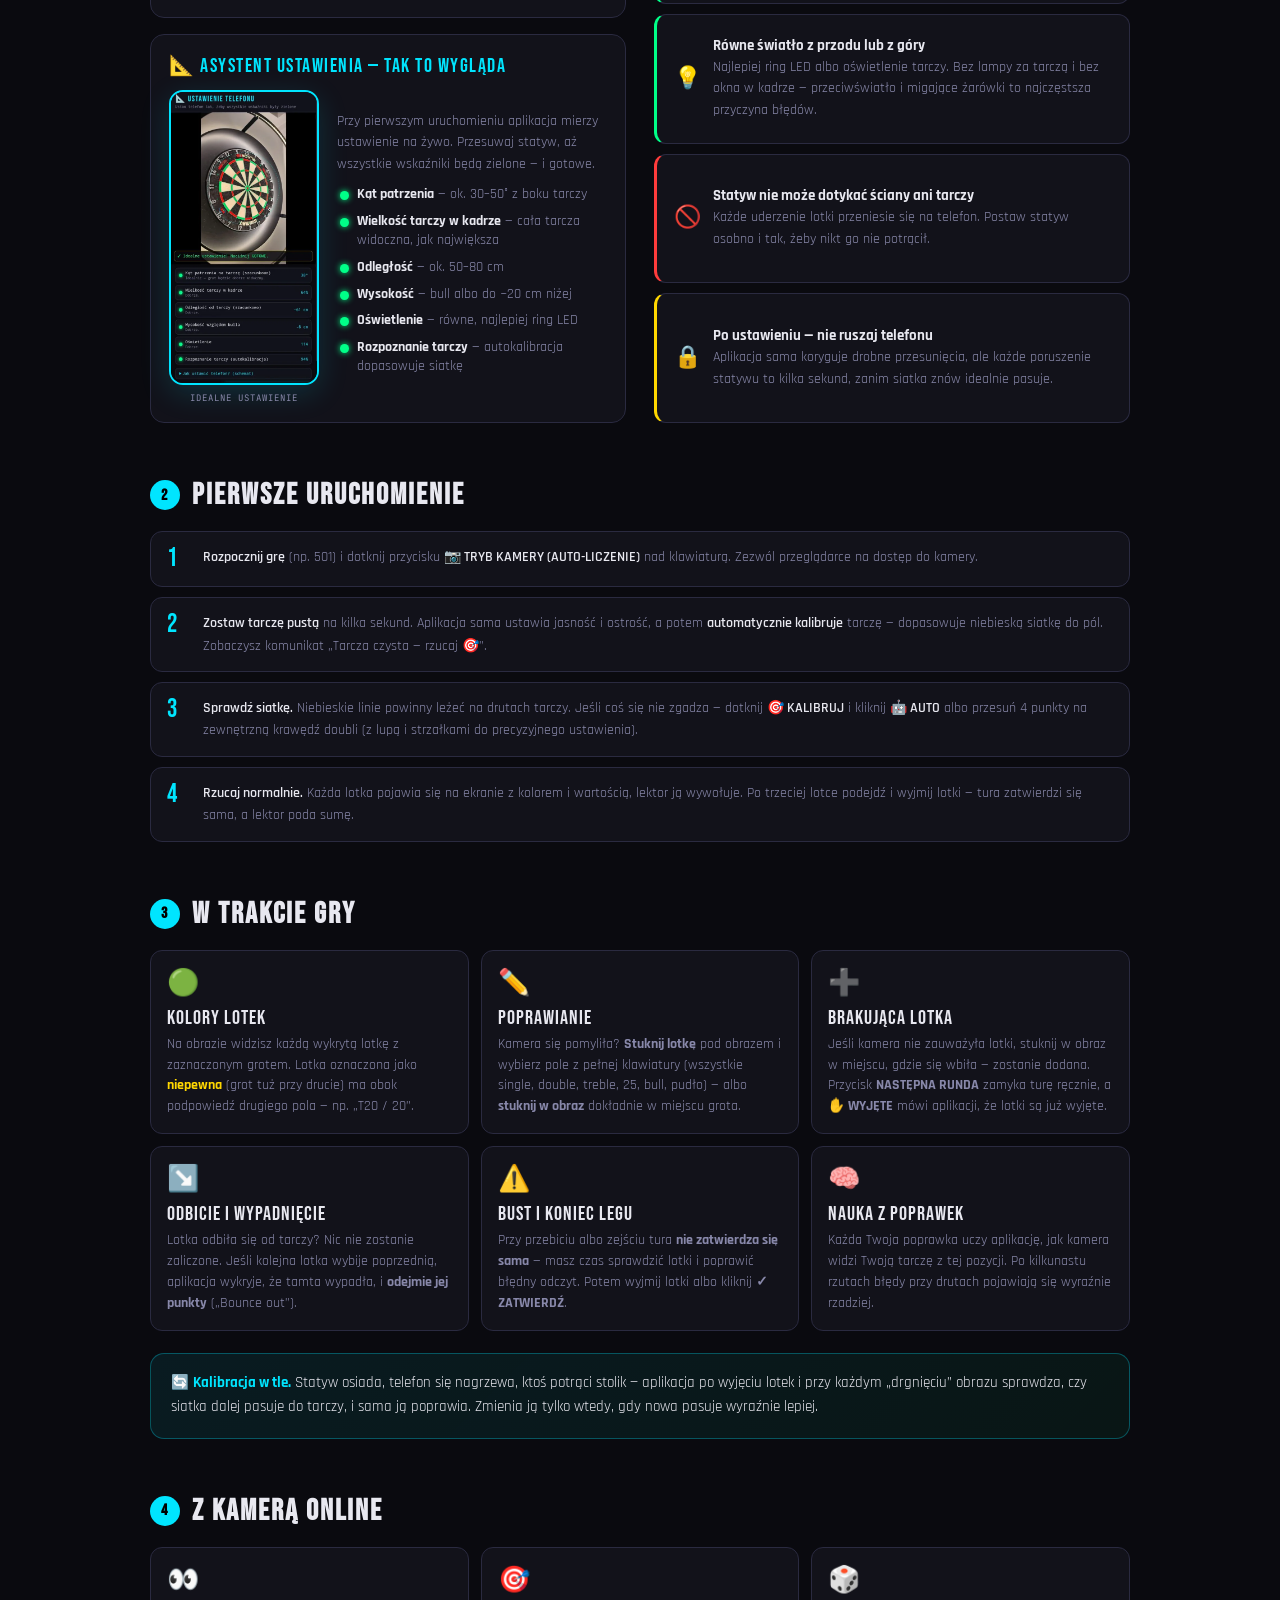
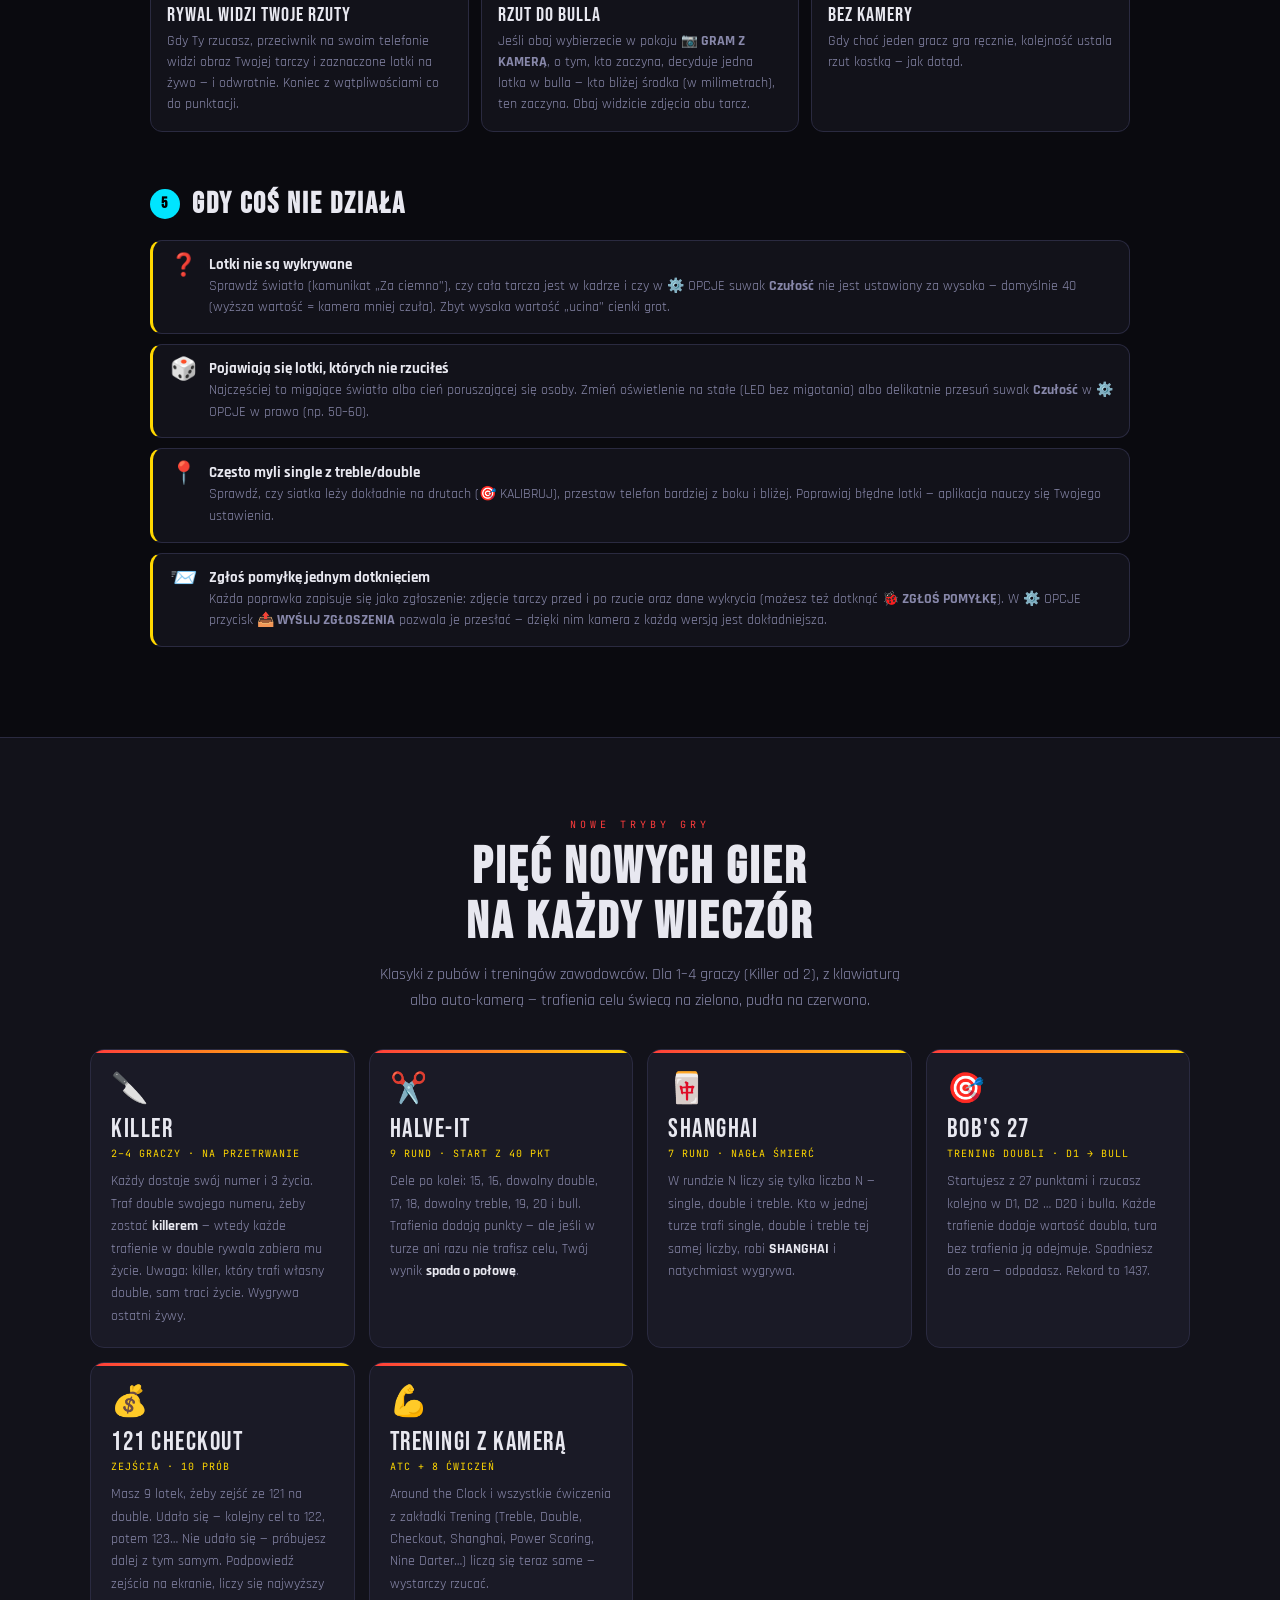
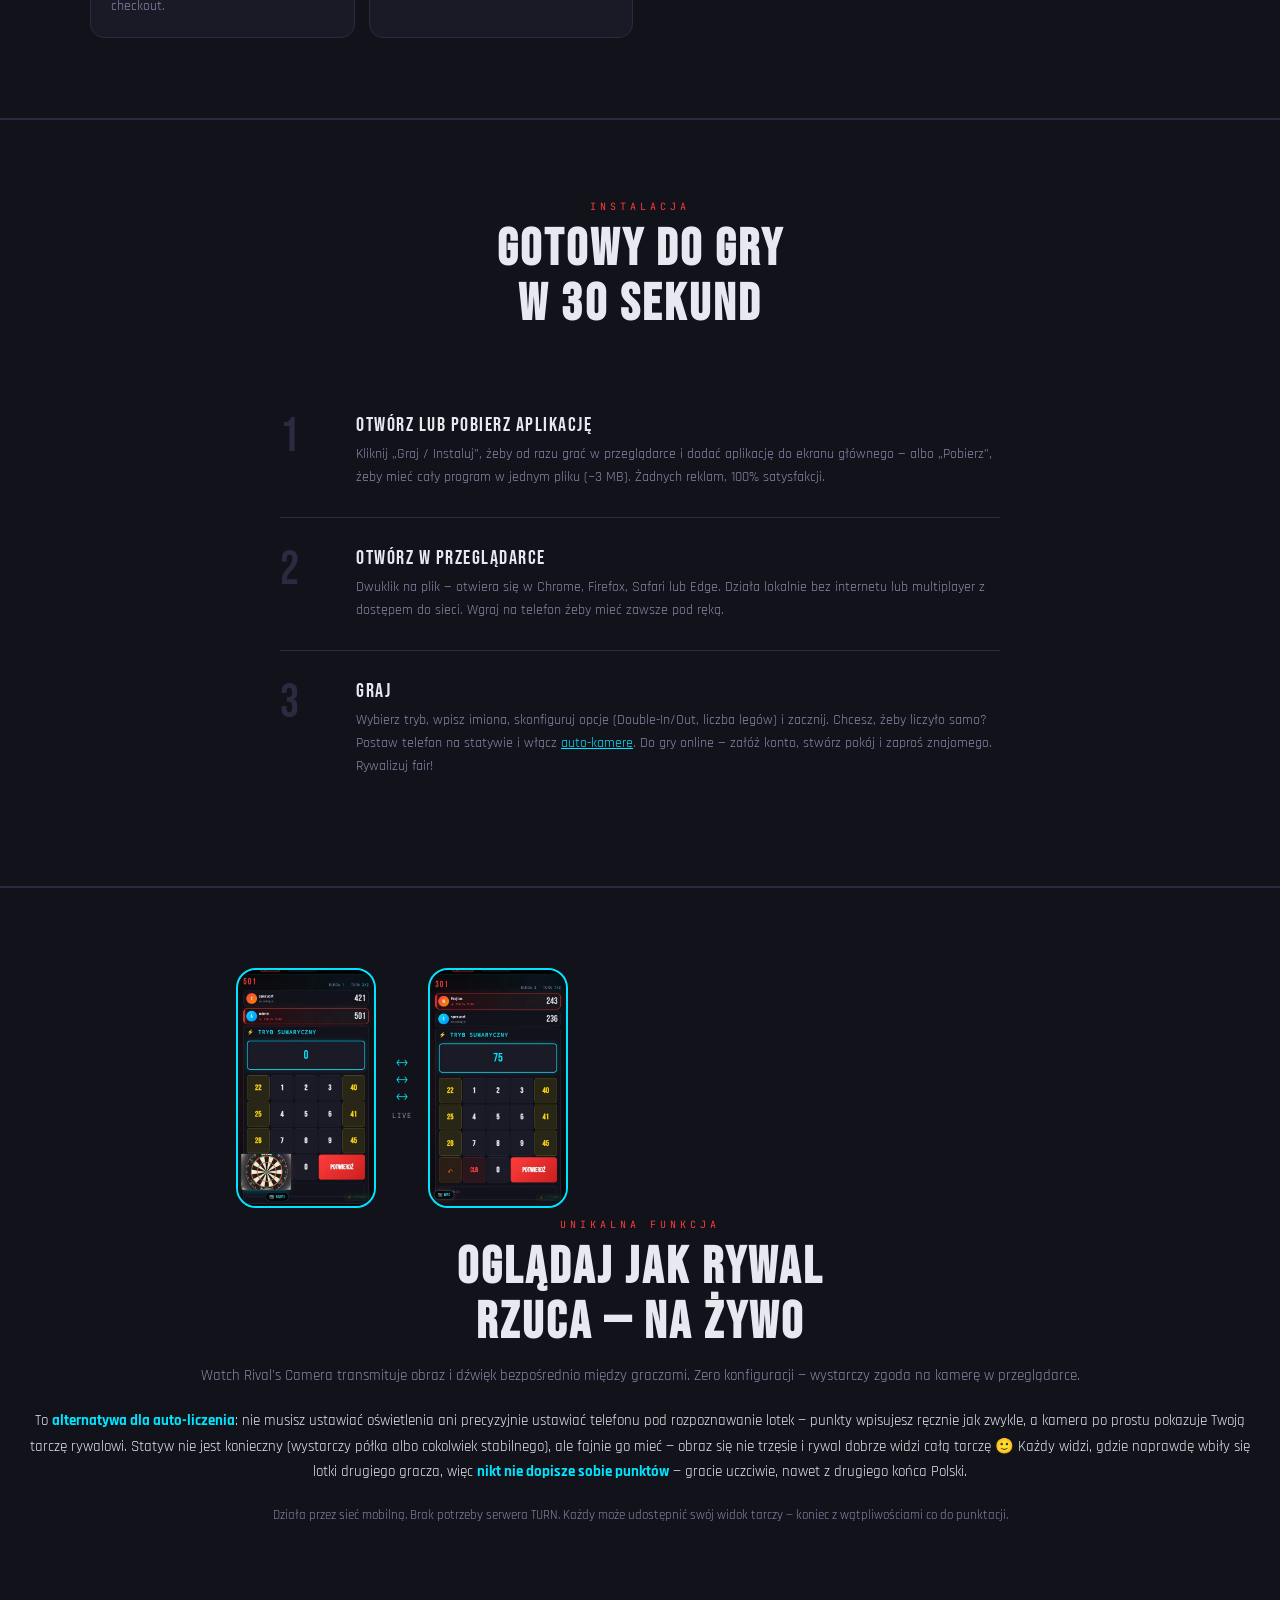
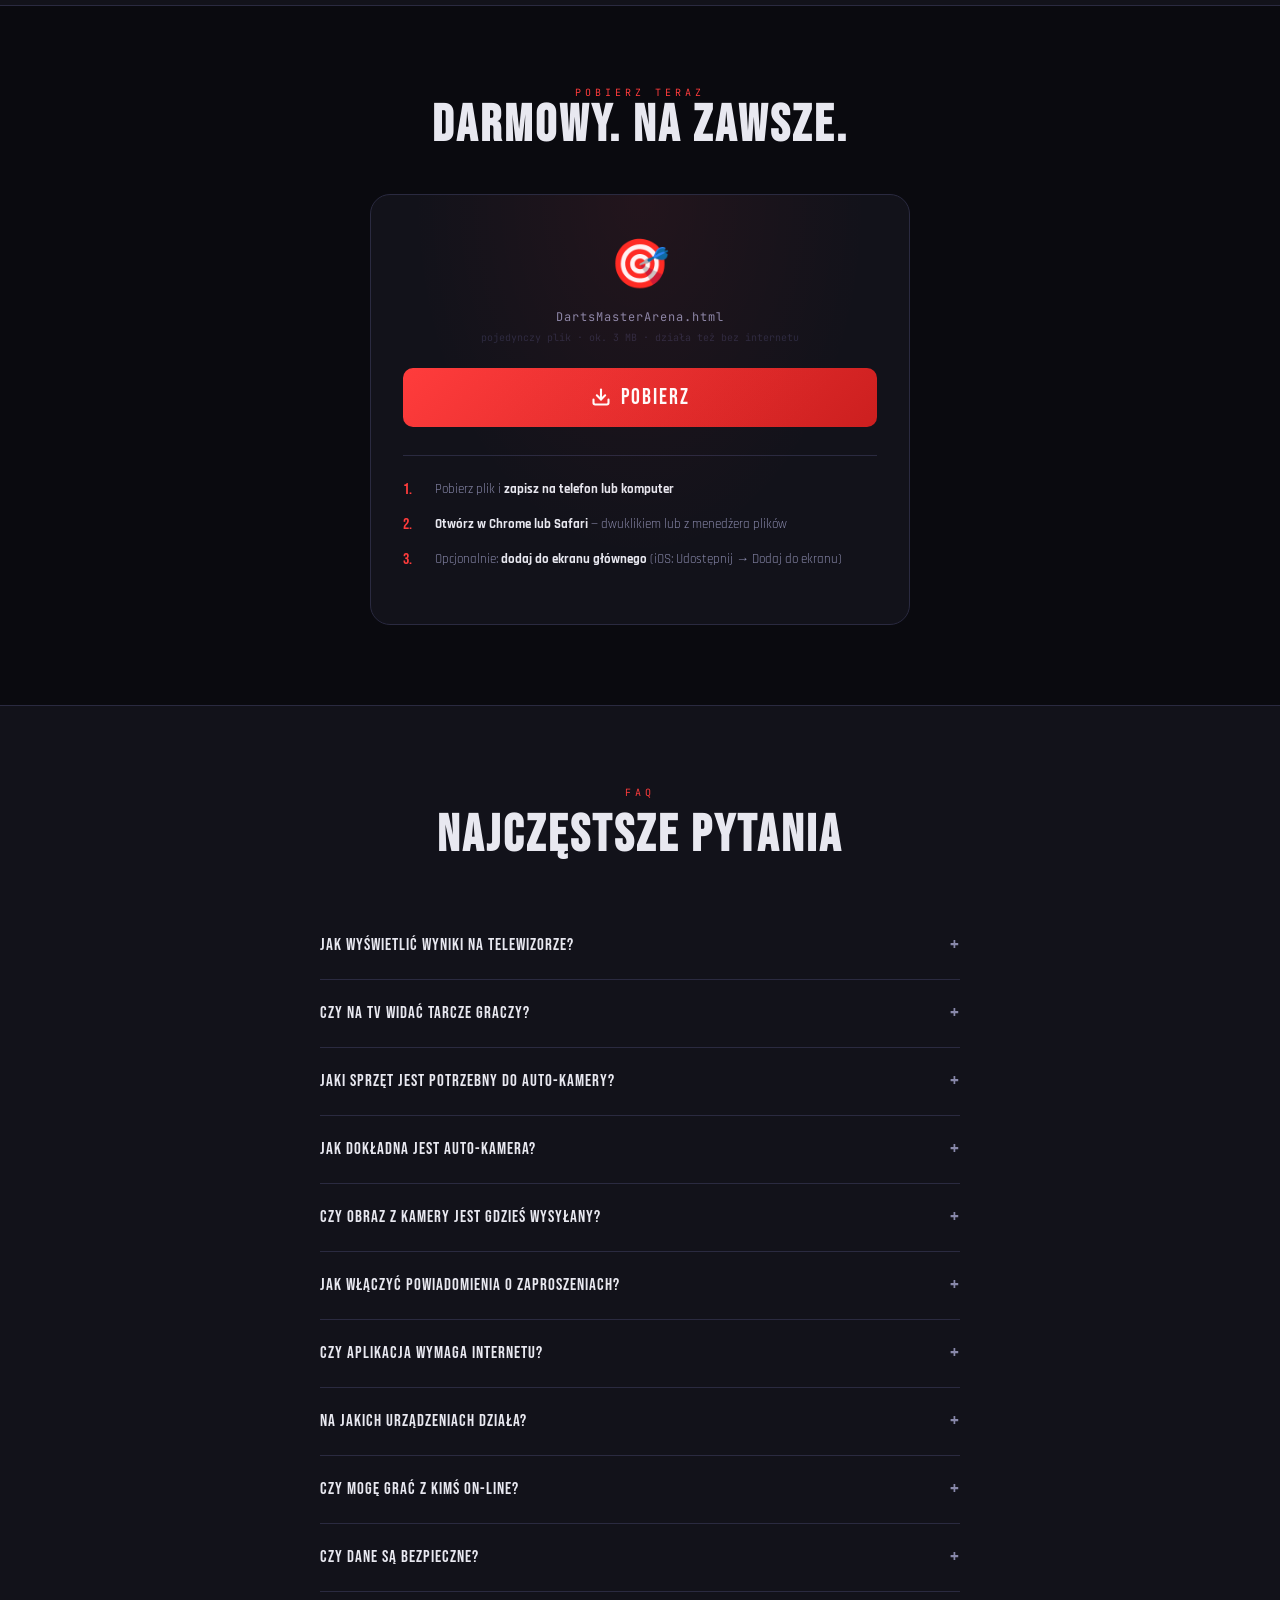
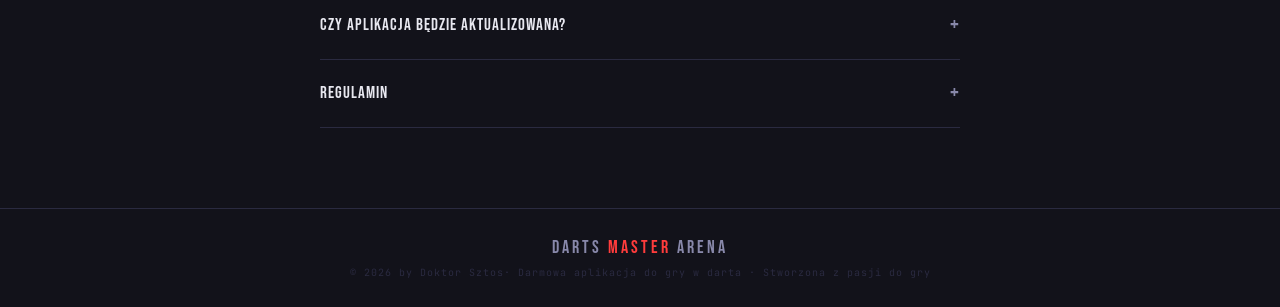
==== commit 595031f2: "Add files via upload" ====
--- a/index.html
+++ b/index.html
@@ -302,10 +302,10 @@
 
 <!-- NAV -->
 <nav>
-  <a href="#" class="nav-logo-img"><img src="[data-uri]" alt="Darts Master Arena" height="48"></a>
+  <a href="#" class="nav-logo-img"><img src="img/logo-nav.webp" alt="Darts Master Arena" height="48"></a>
   <div style="display:flex;gap:8px;align-items:center">
     <button id="pwa-install-btn" onclick="pwaInstall()" style="display:none;background:transparent;border:1px solid var(--cyan);color:var(--cyan);font-family:'Bebas Neue',cursive;font-size:14px;letter-spacing:1.5px;padding:7px 16px;border-radius:6px;cursor:pointer;transition:all .2s" onmouseover="this.style.background='rgba(0,229,255,.1)'" onmouseout="this.style.background='transparent'">⬇ Zainstaluj</button>
-    <a href="https://dartsmasterpro.vercel.app/" target="_blank" rel="noopener" style="background:transparent;border:1px solid var(--green);color:var(--green);font-family:'Bebas Neue',cursive;font-size:14px;letter-spacing:1.5px;padding:7px 16px;border-radius:6px;text-decoration:none;transition:all .2s" onmouseover="this.style.background='rgba(0,255,136,.1)'" onmouseout="this.style.background='transparent'">🌐 Graj / Instaluj</a>
+    <a href="https://dartsmasterarena.vercel.app/" target="_blank" rel="noopener" style="background:transparent;border:1px solid var(--green);color:var(--green);font-family:'Bebas Neue',cursive;font-size:14px;letter-spacing:1.5px;padding:7px 16px;border-radius:6px;text-decoration:none;transition:all .2s" onmouseover="this.style.background='rgba(0,255,136,.1)'" onmouseout="this.style.background='transparent'">🌐 Graj / Instaluj</a>
     <a href="DartsMasterArena.html" download="DartsMasterArena.html" class="nav-dl">↓ Pobierz</a>
   </div>
 </nav>
@@ -313,7 +313,7 @@
 <!-- HERO -->
 <section class="hero">
   <!-- Logo Darts Master Arena (animacja jak w menu głównym aplikacji) -->
-  <div class="hero-logo" style="width:min(86vw,440px);aspect-ratio:640/368;margin:0 auto 30px;position:relative;display:flex;align-items:center;justify-content:center"><img src="[data-uri]" alt="Darts Master Arena" style="width:84%;height:auto;display:block"><video src="[data-uri]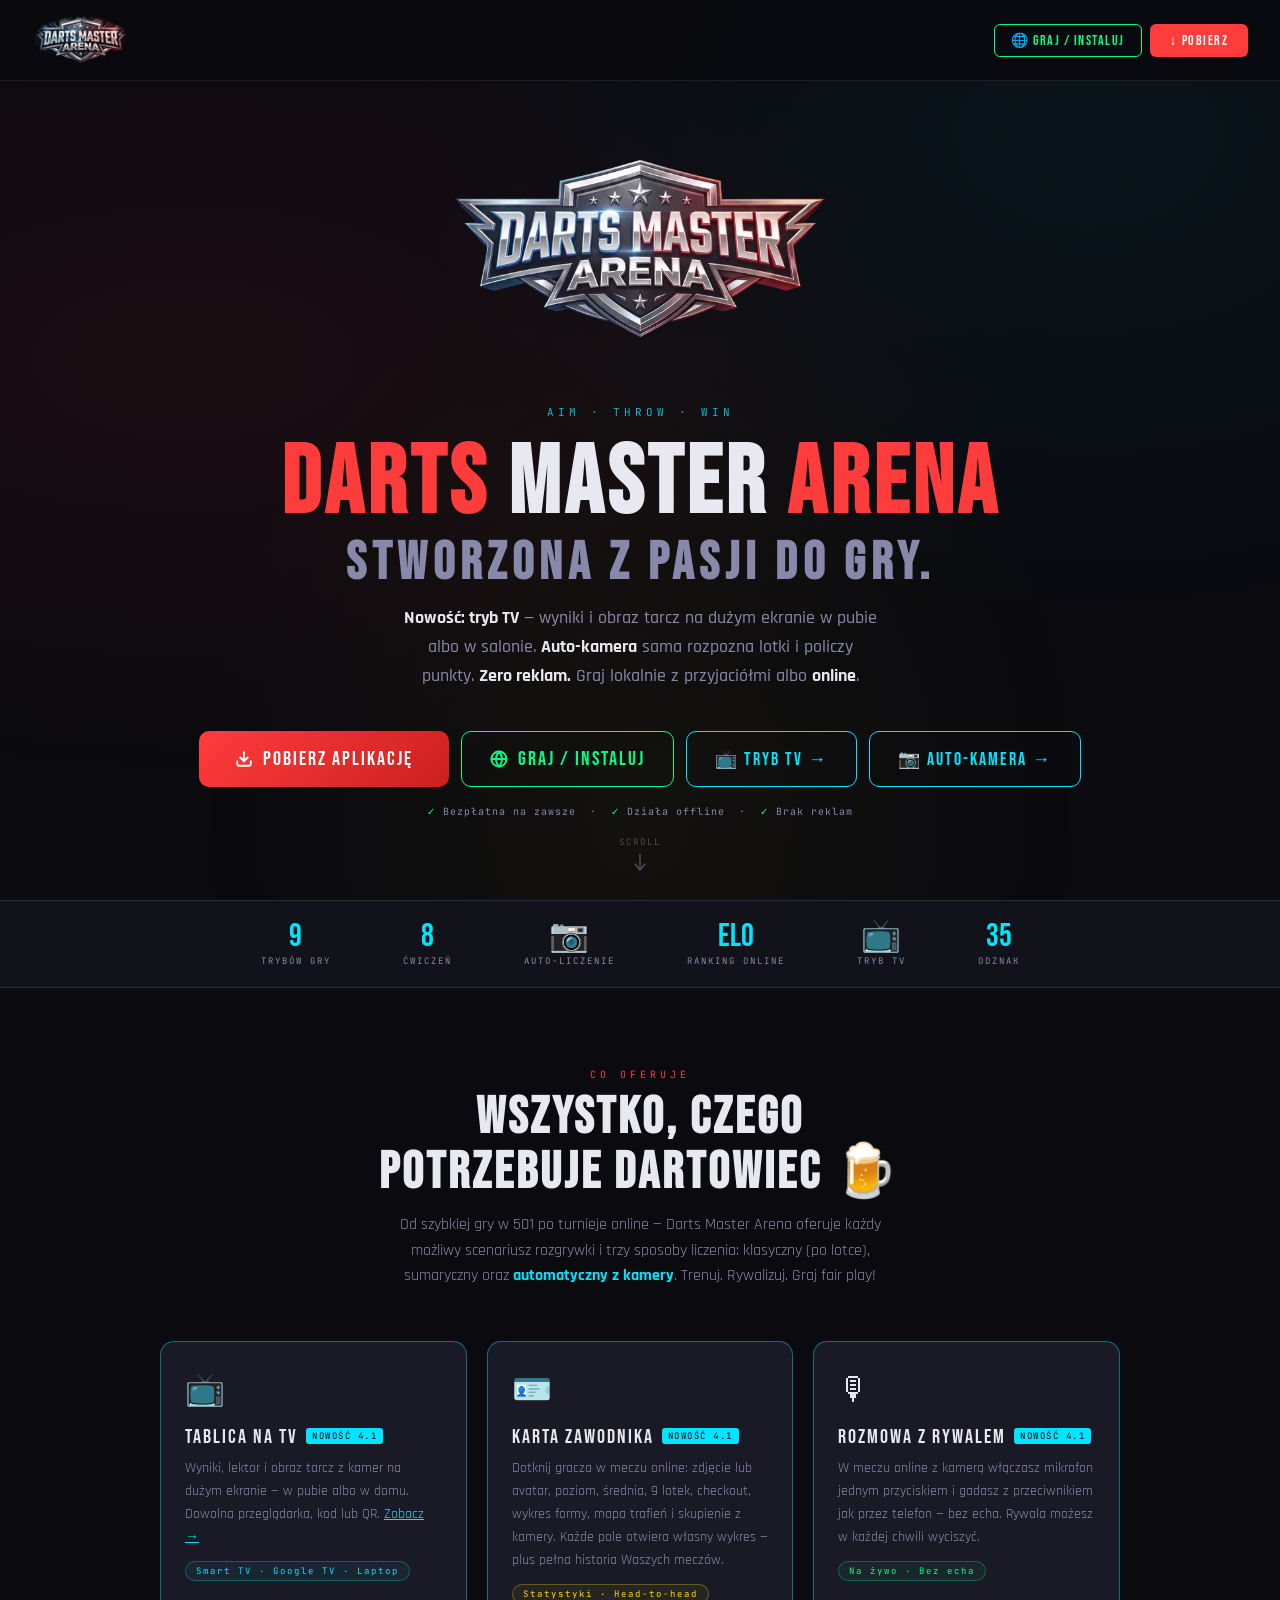
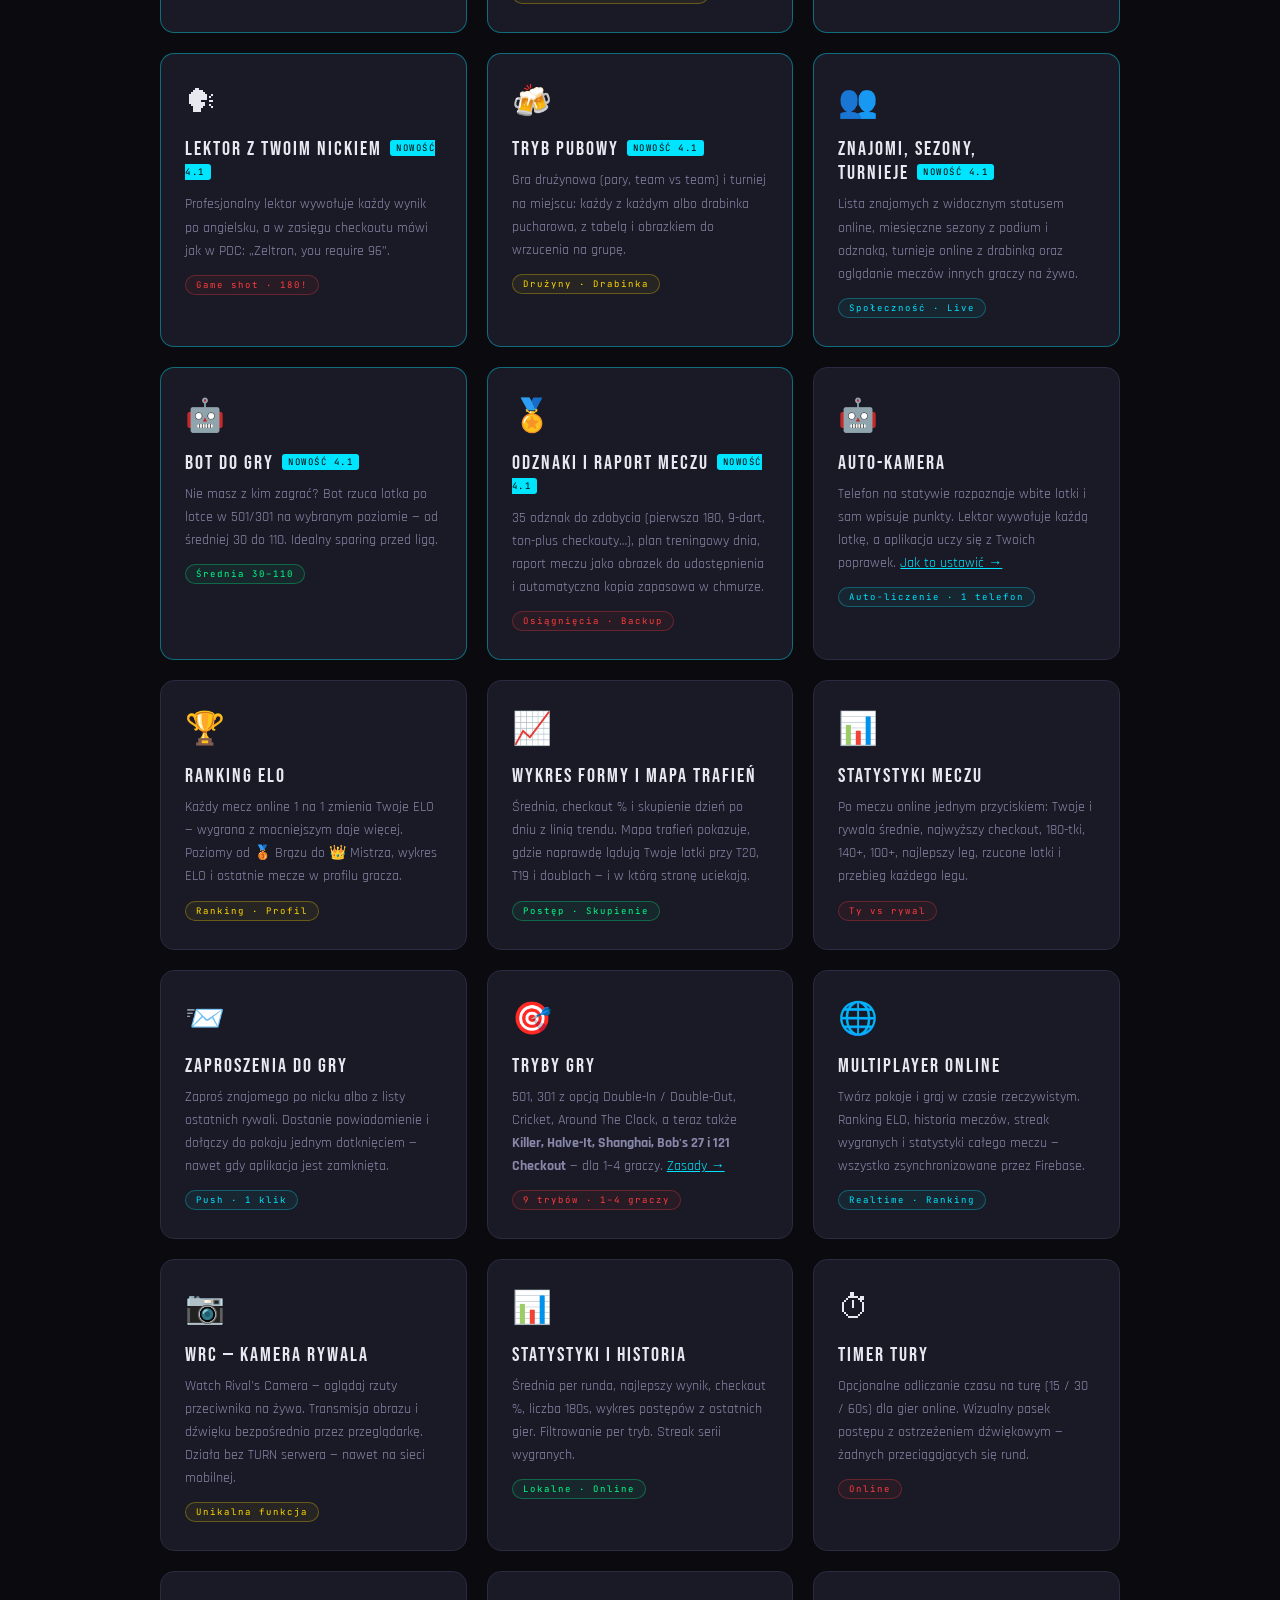
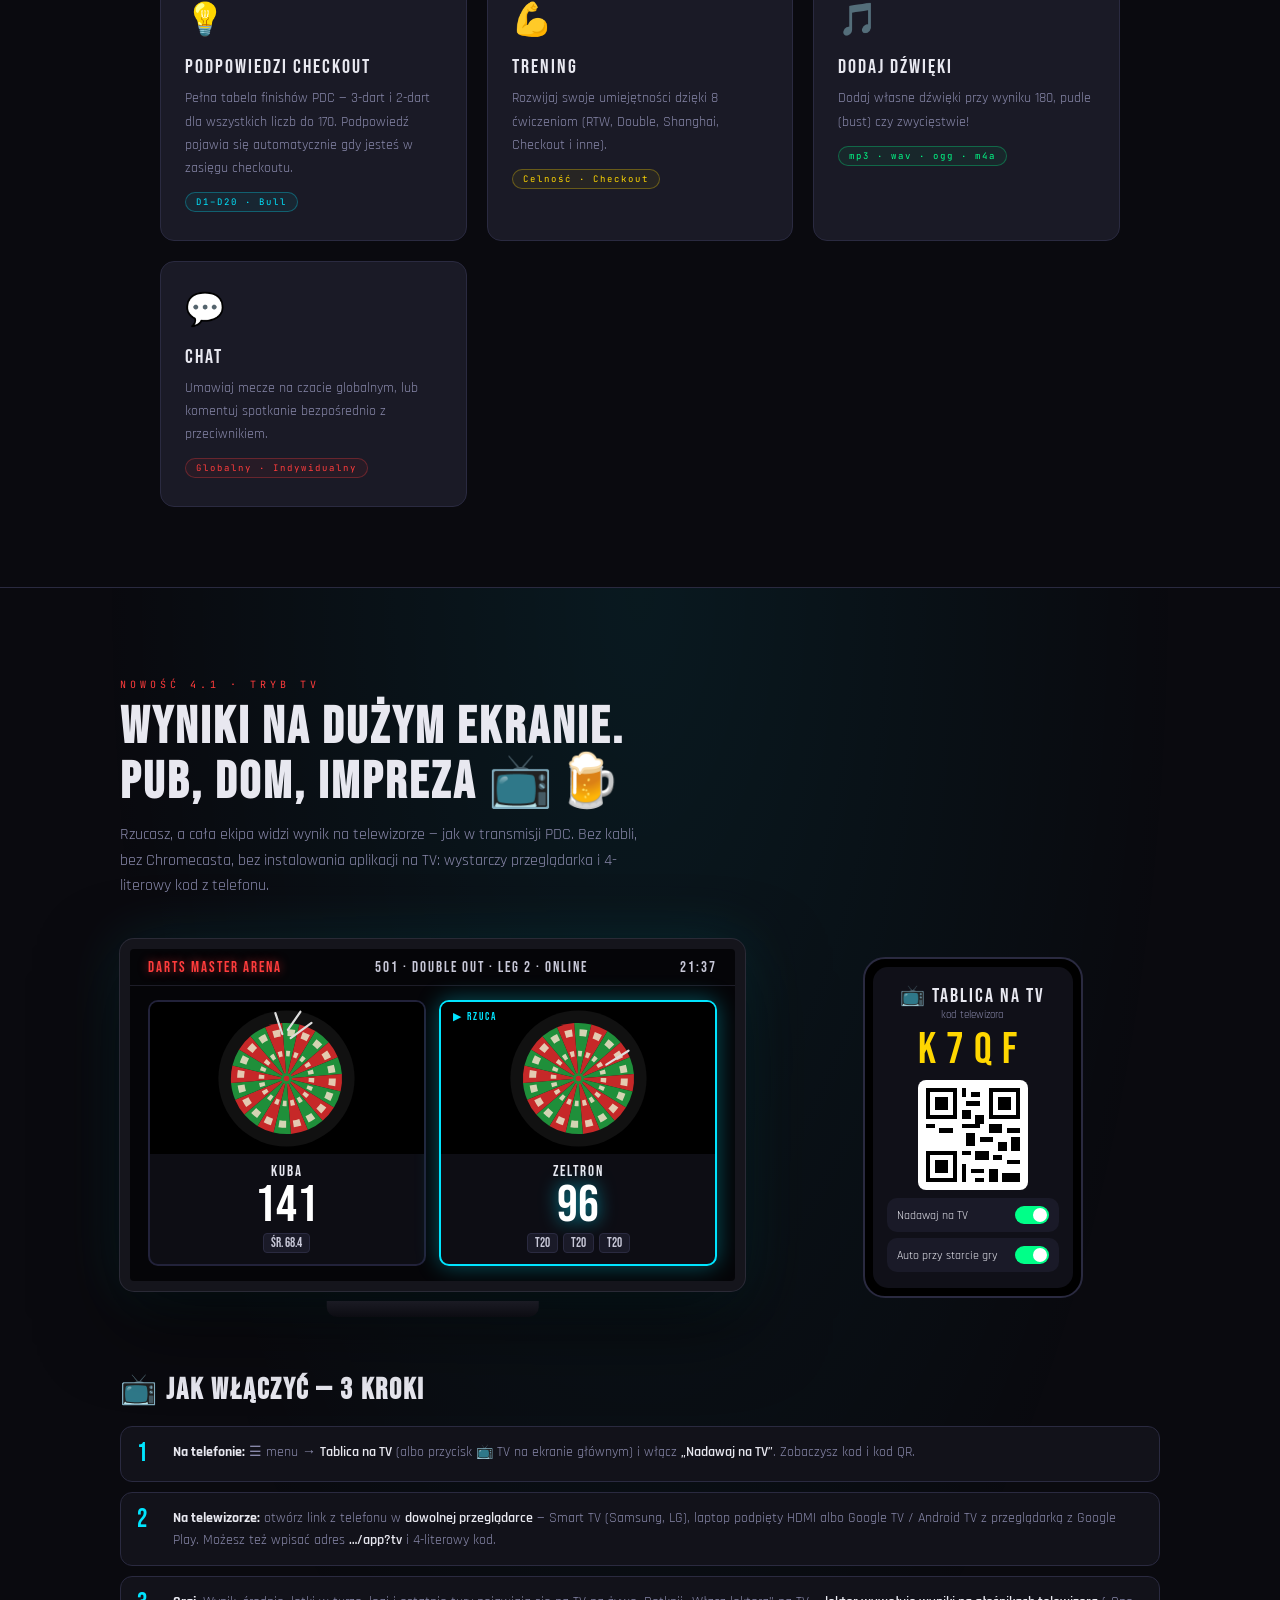
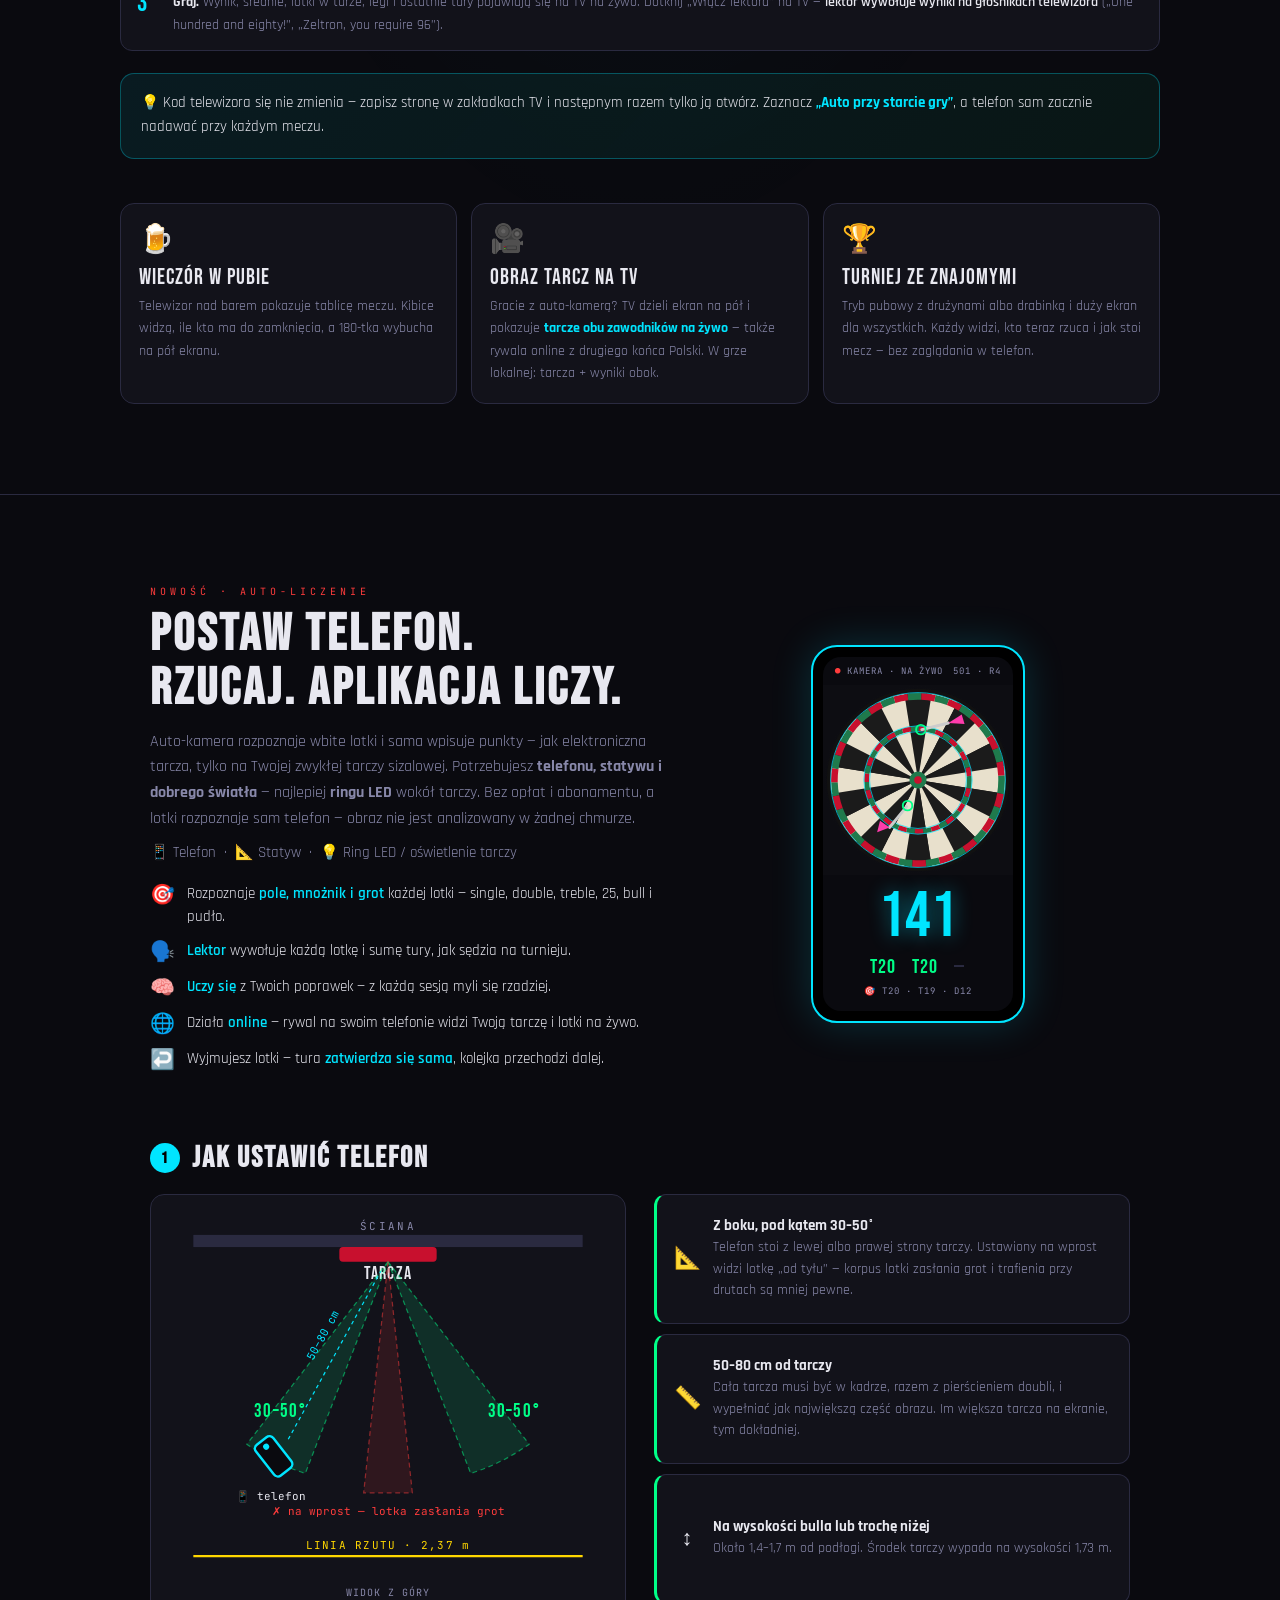
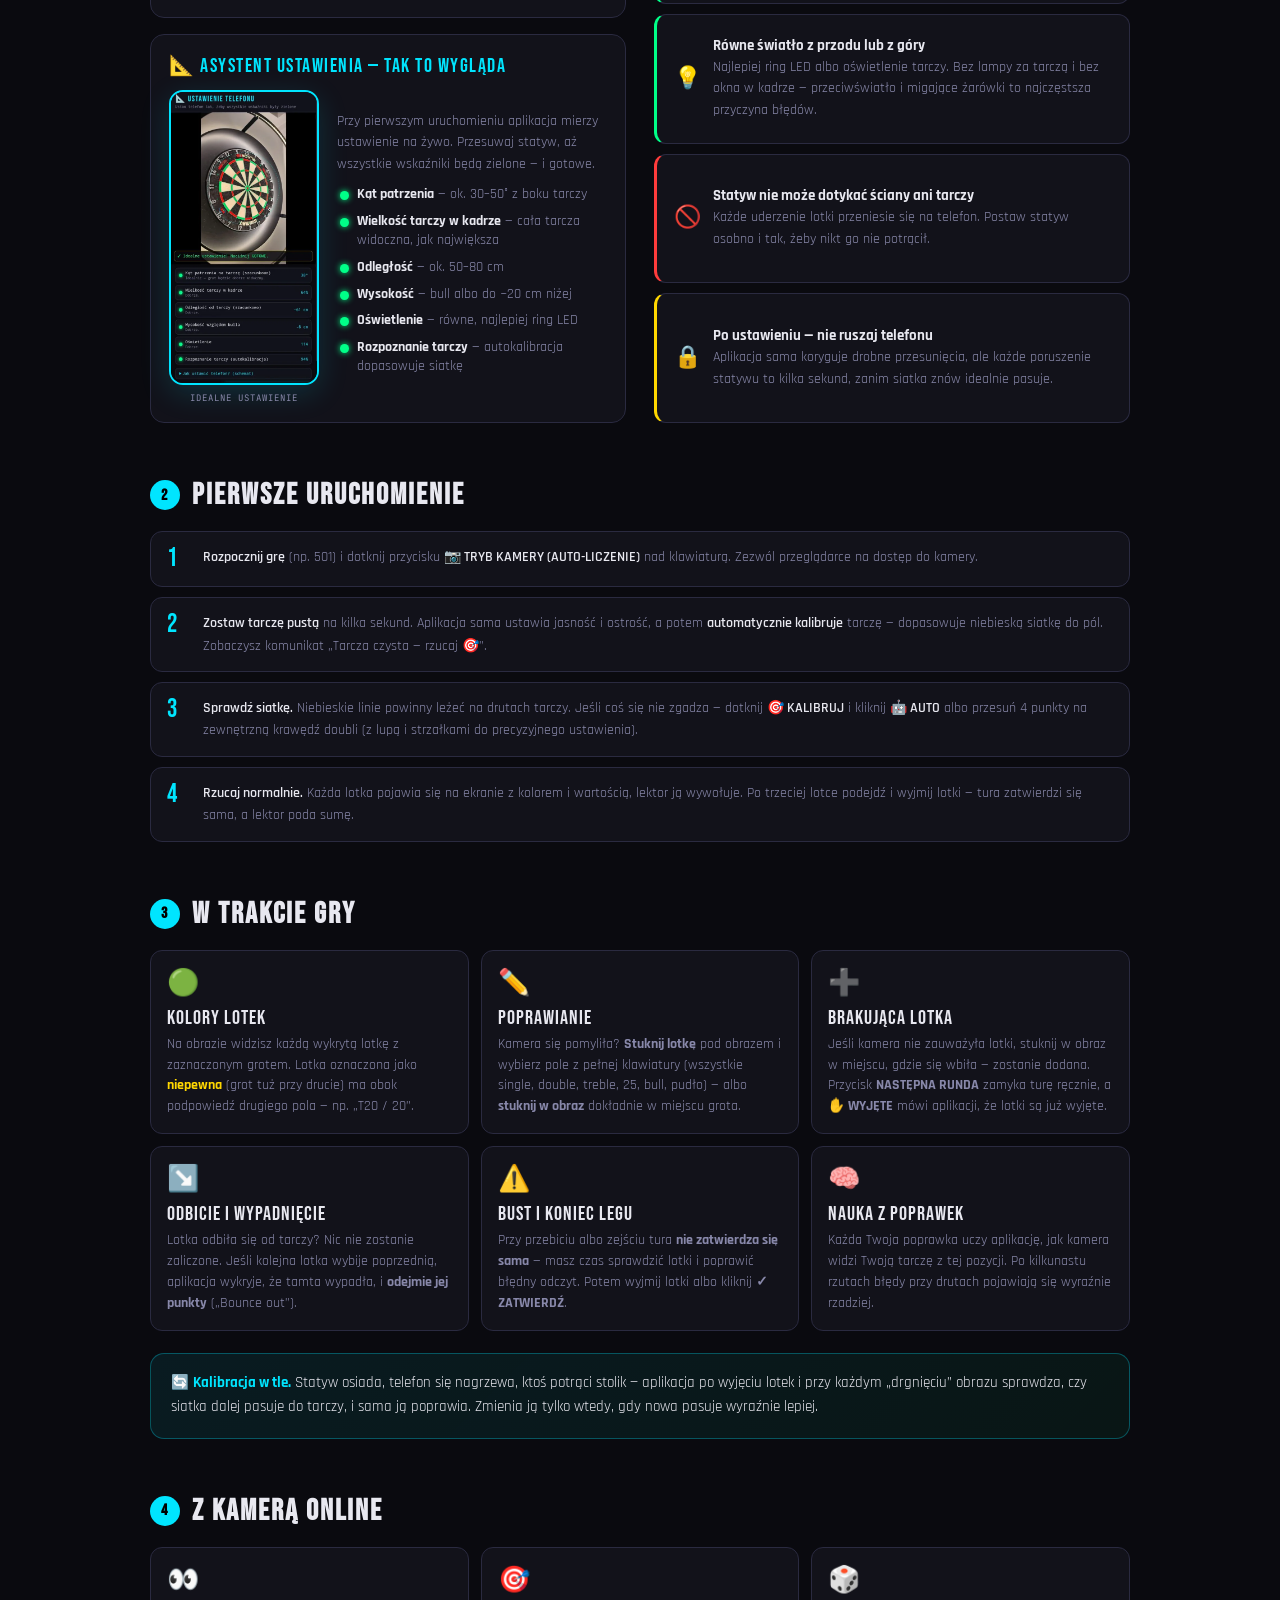
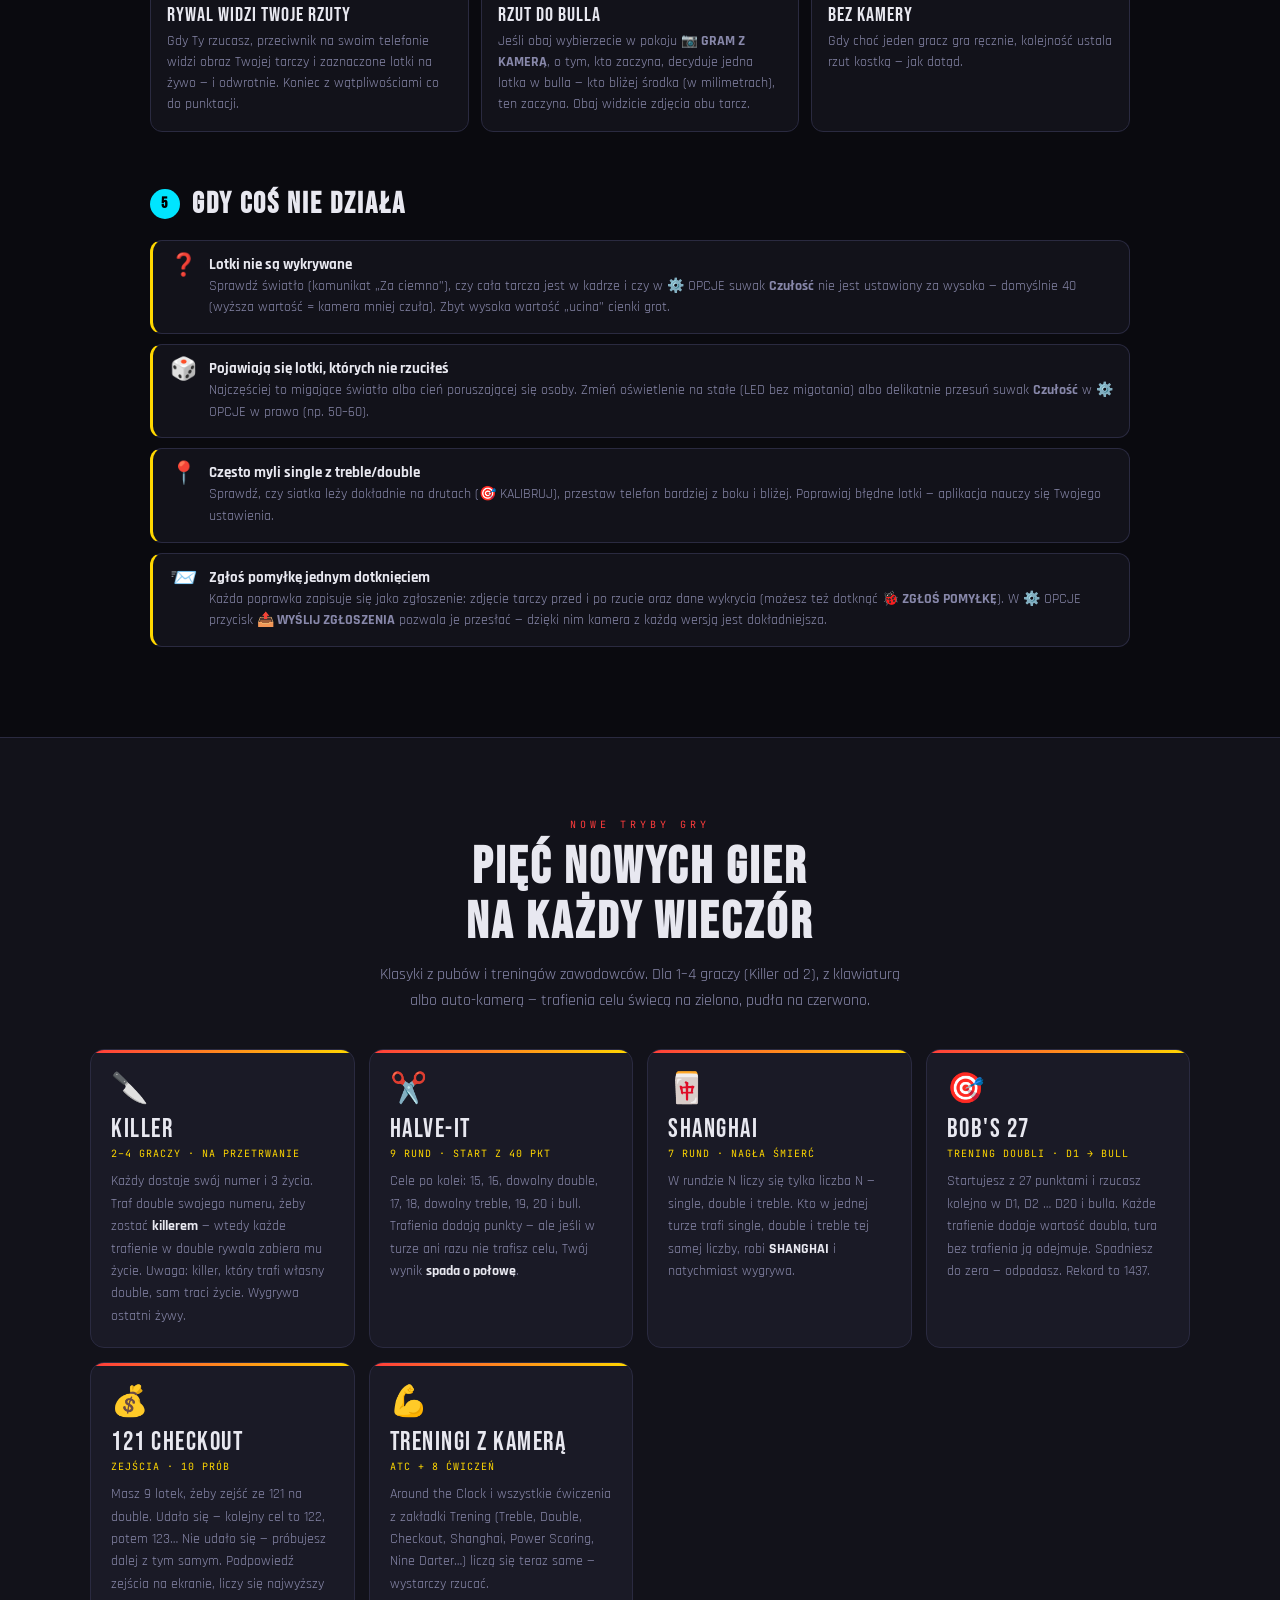
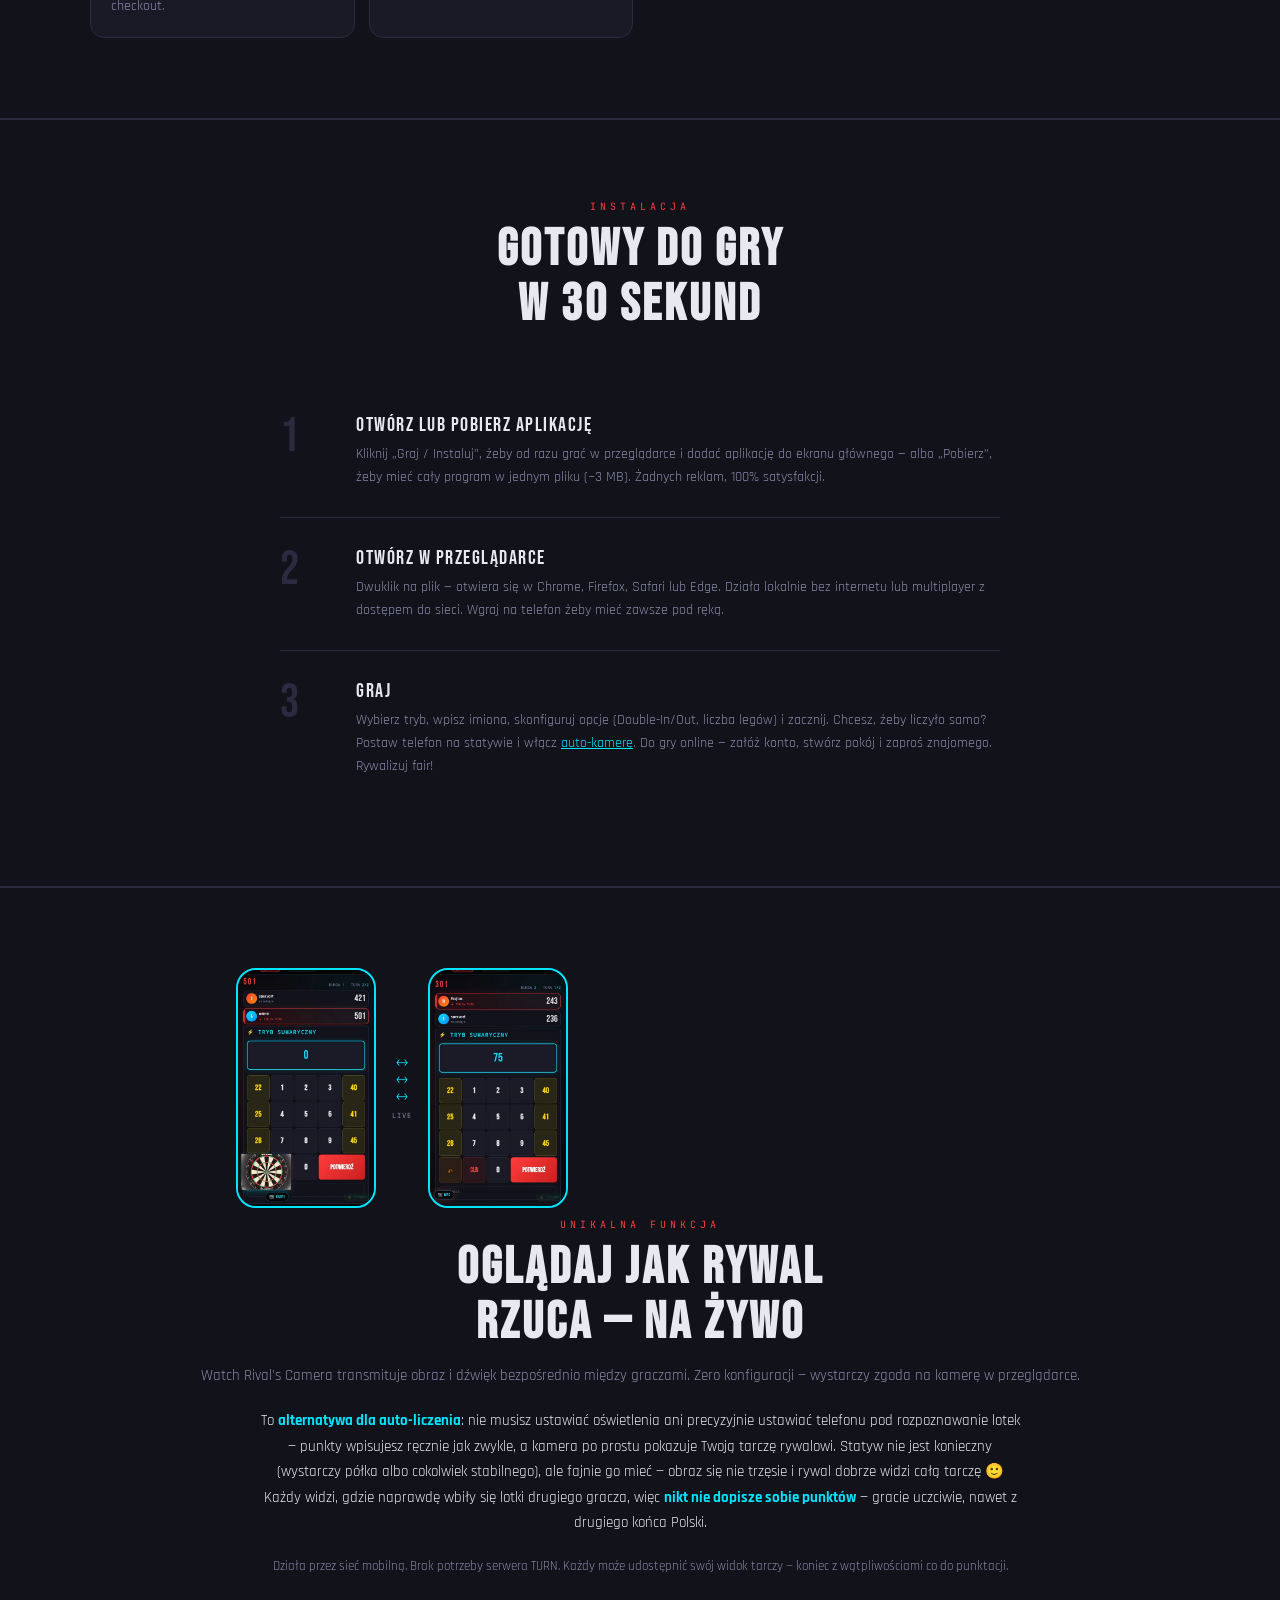
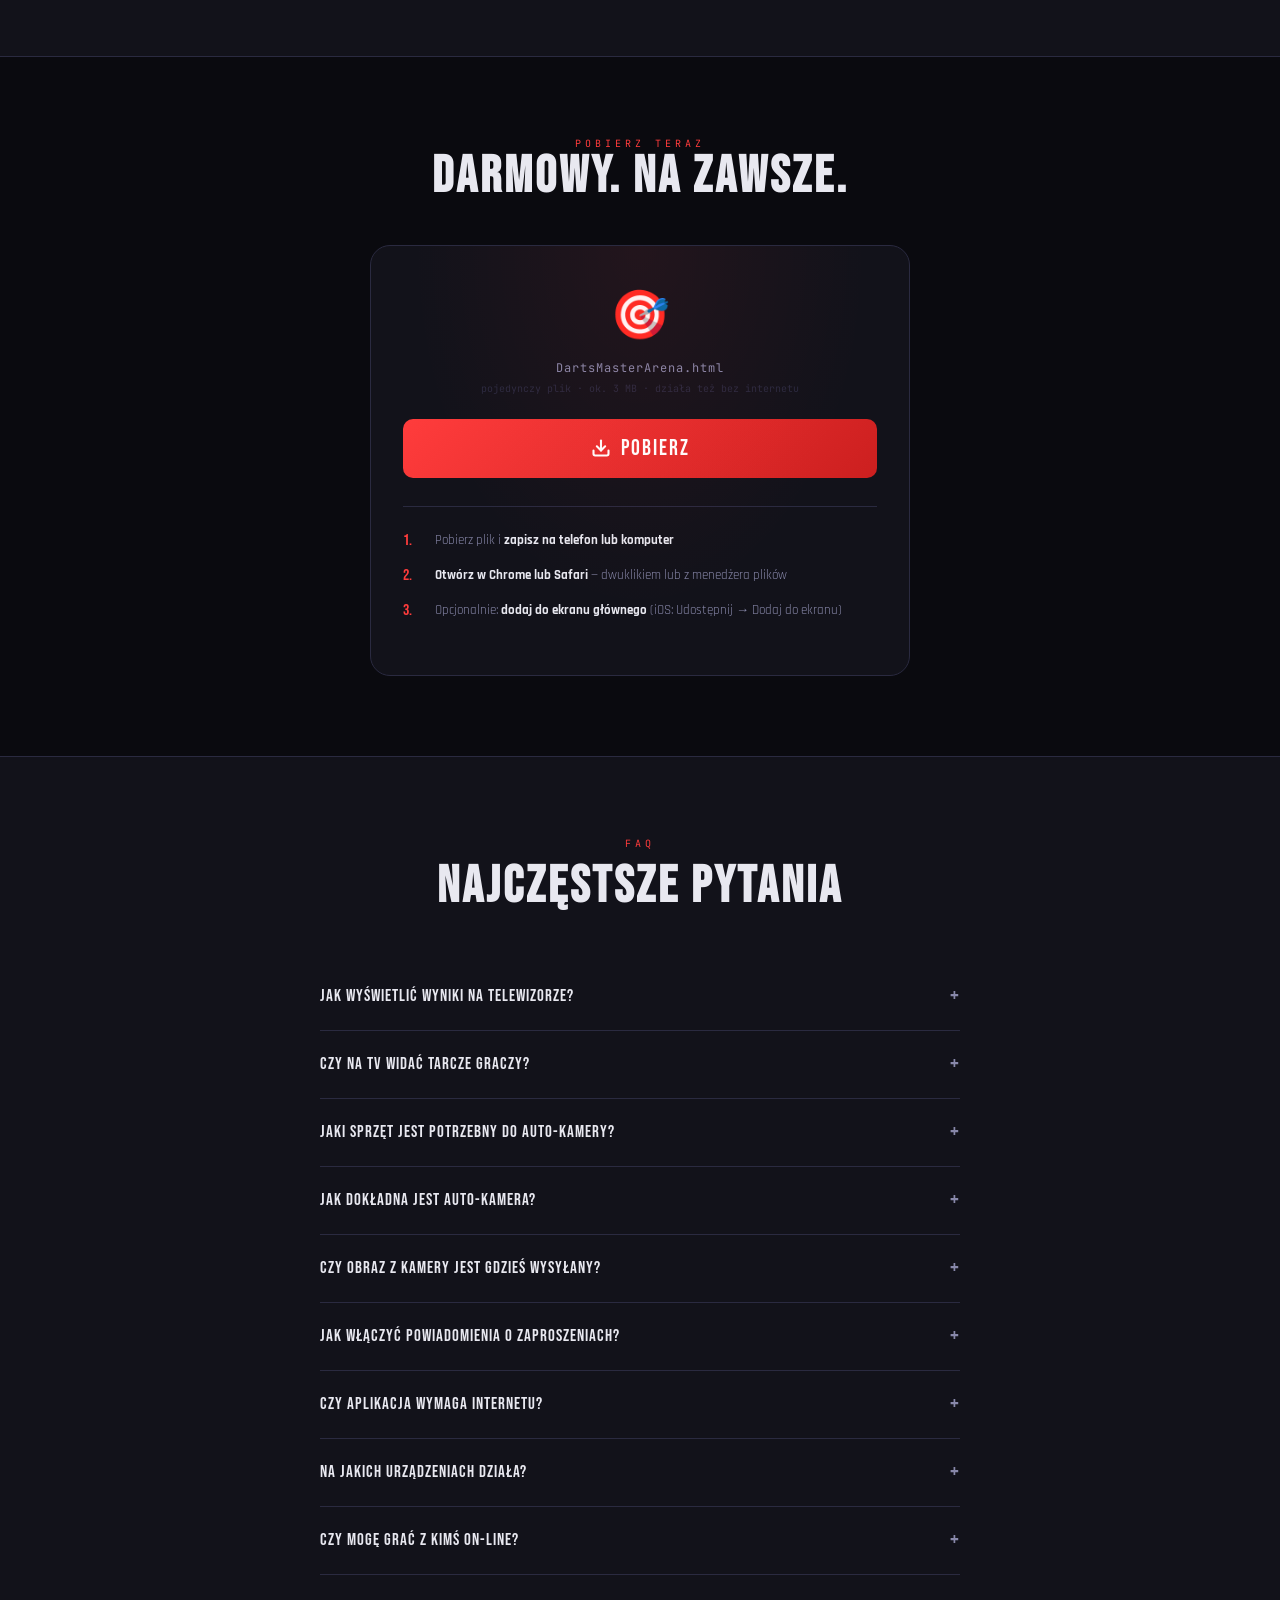
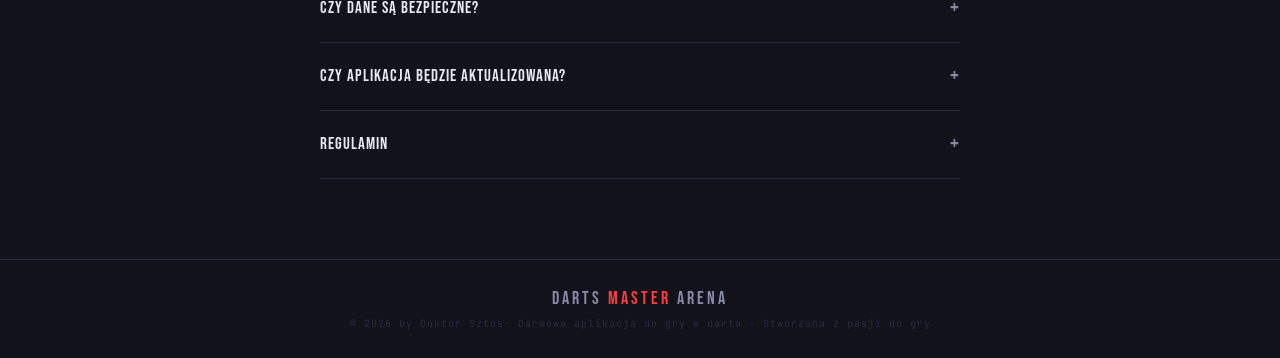
==== commit 1edc8f27: "Add files via upload" ====
--- a/index.html
+++ b/index.html
@@ -302,7 +302,7 @@
 
 <!-- NAV -->
 <nav>
-  <a href="#" class="nav-logo-img"><img src="img/logo-nav.webp" alt="Darts Master Arena" height="48"></a>
+  <a href="#" class="nav-logo-img"><img src="[data-uri]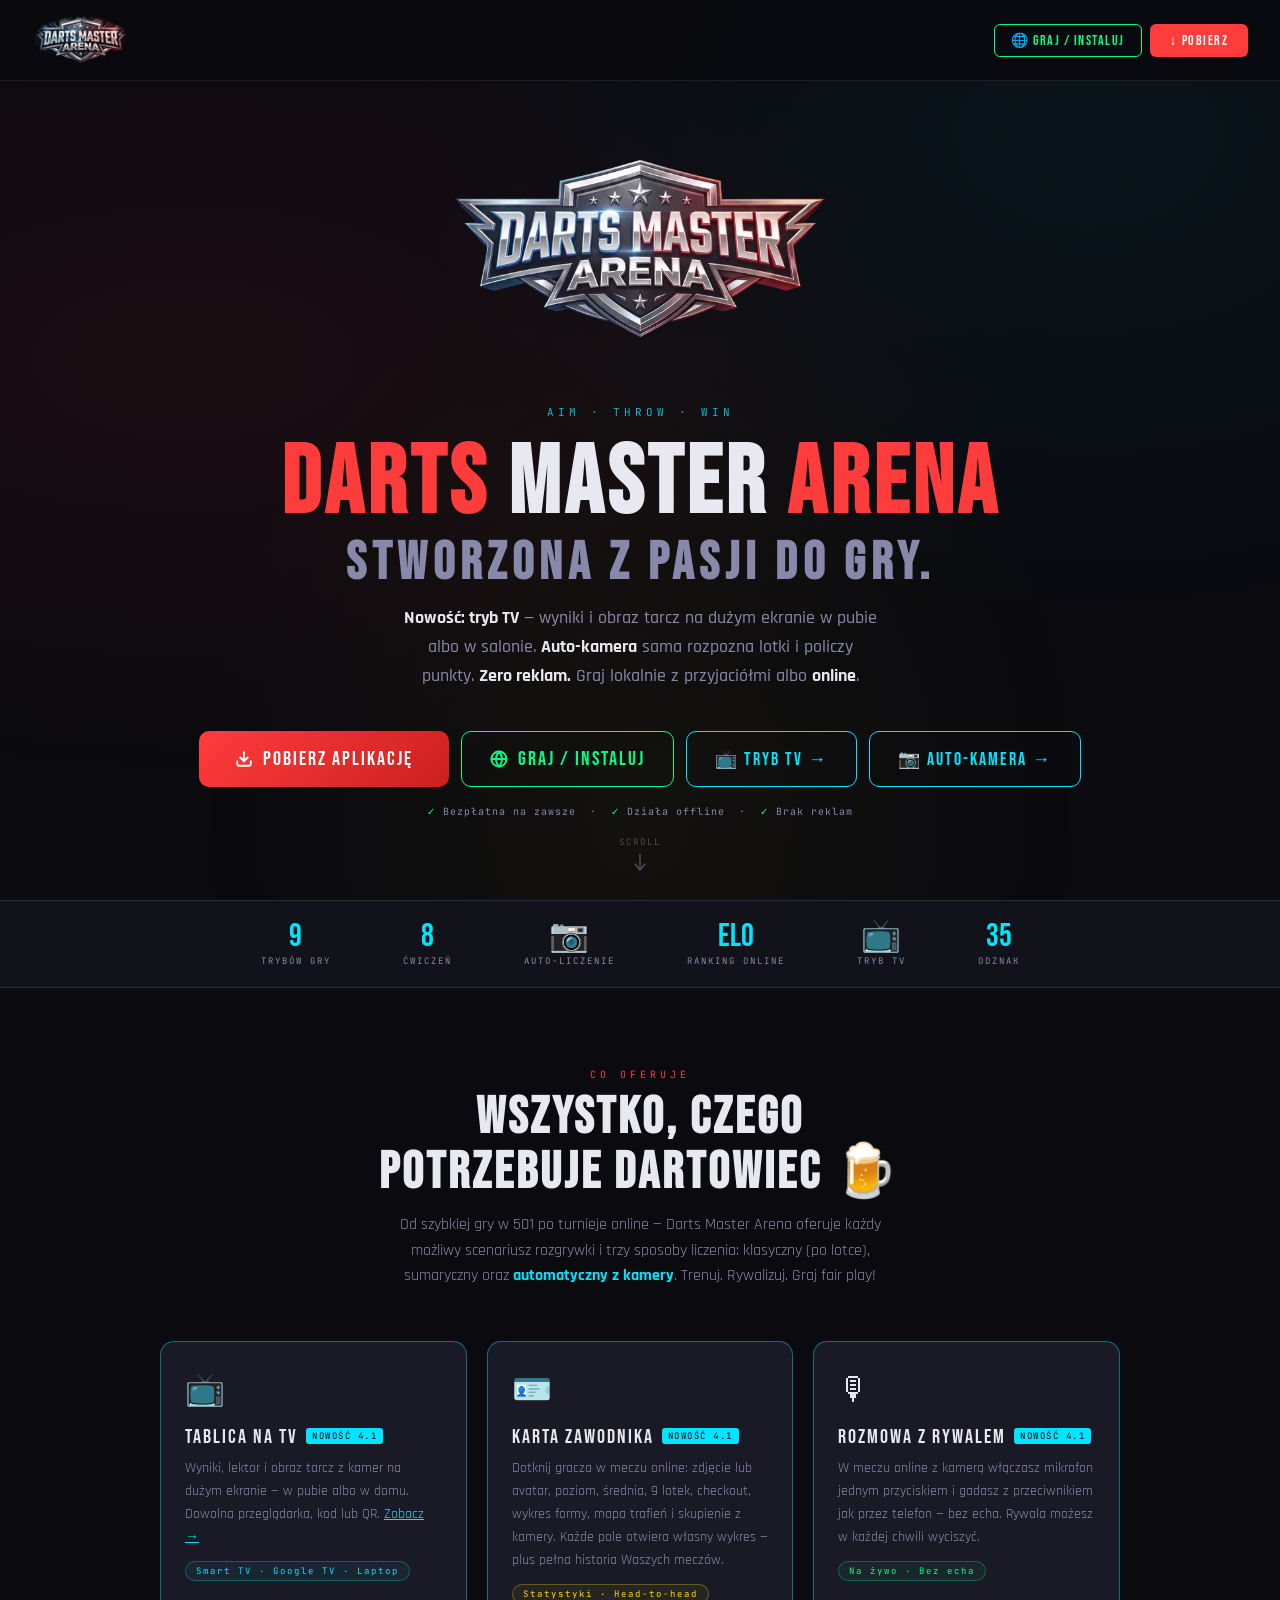
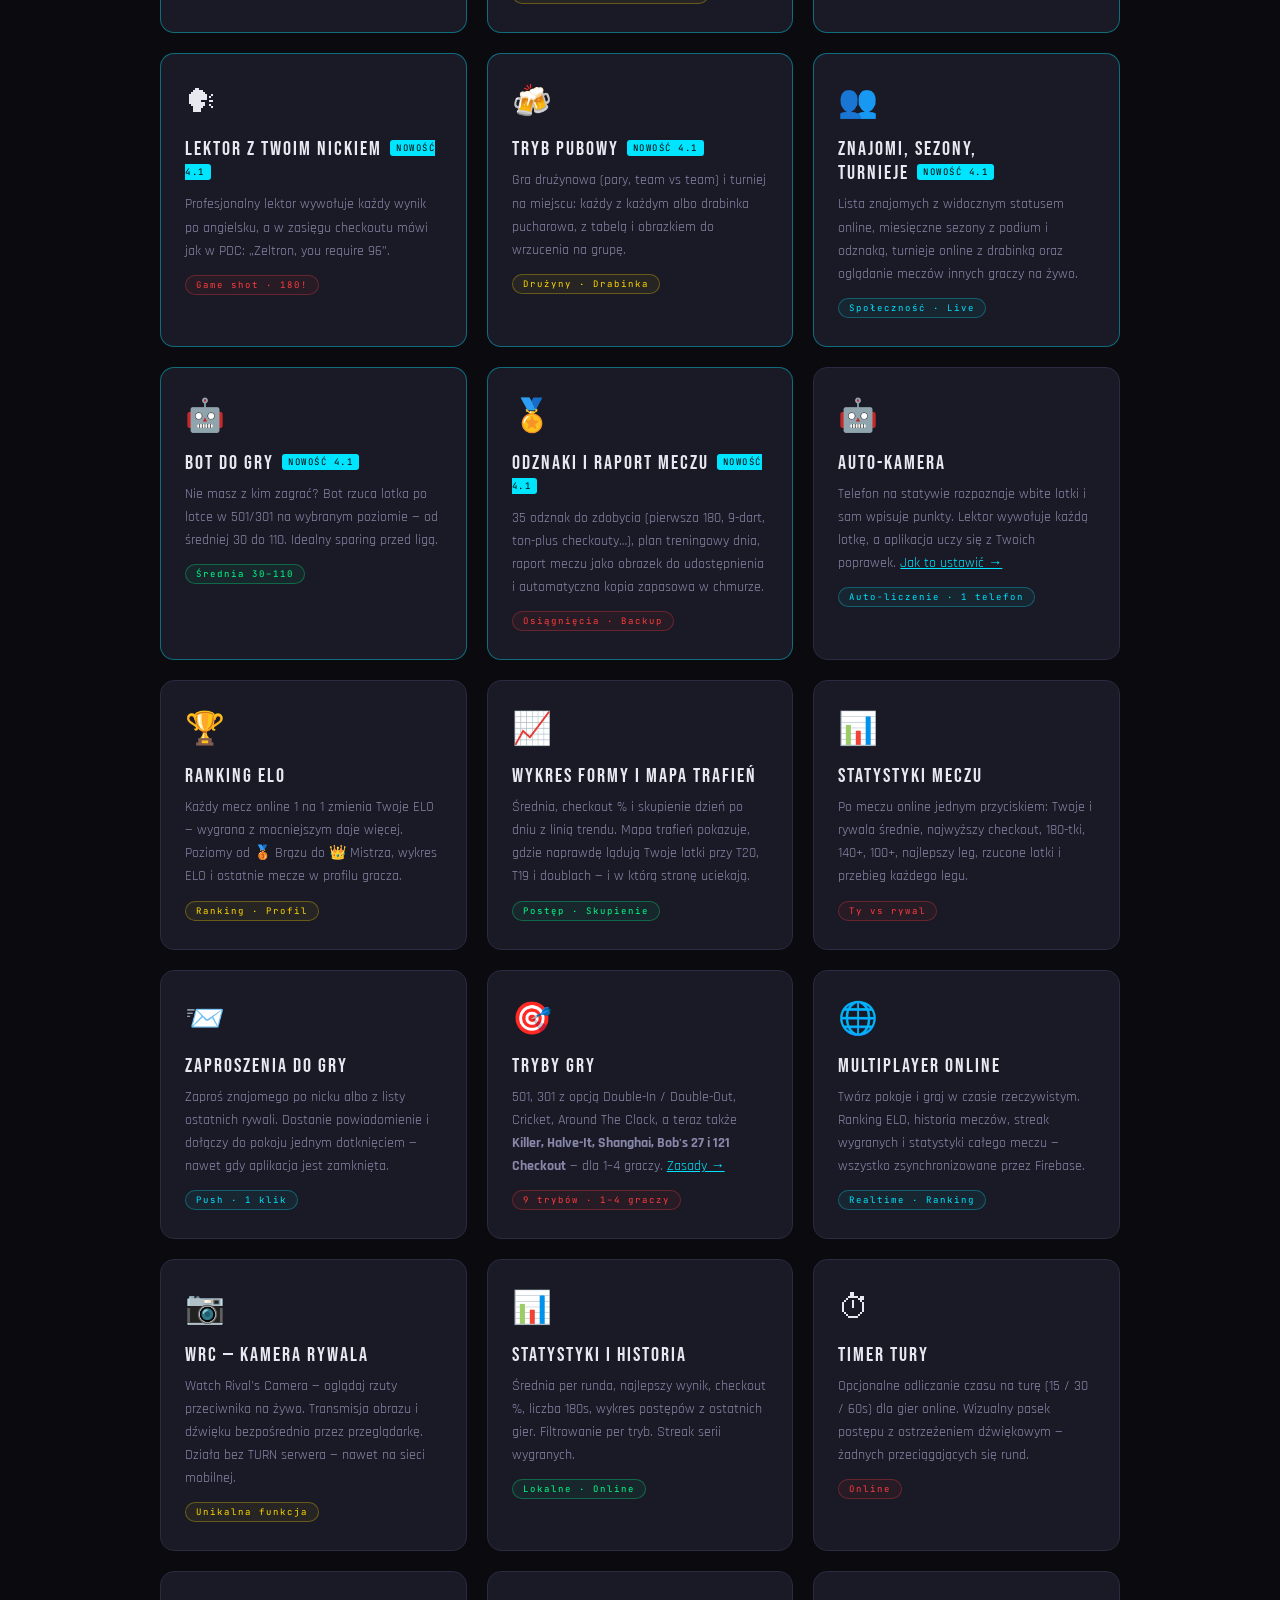
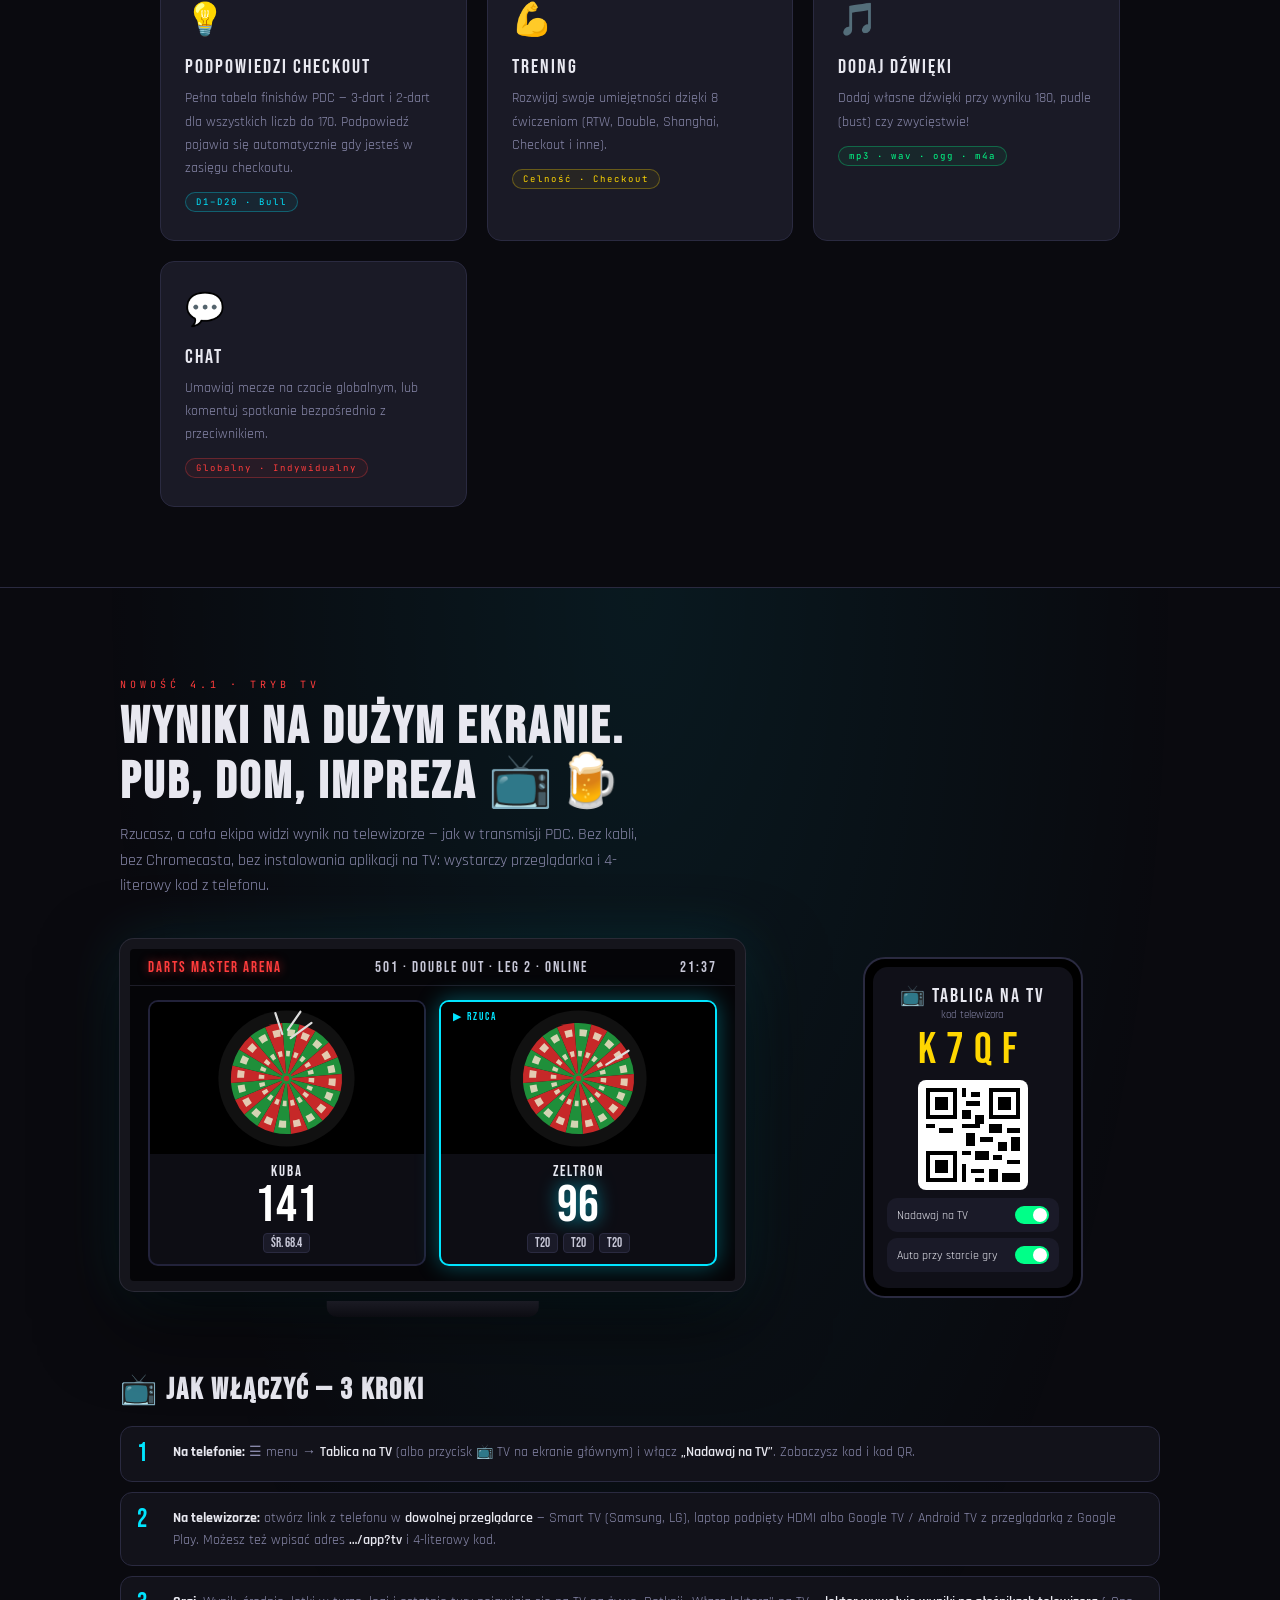
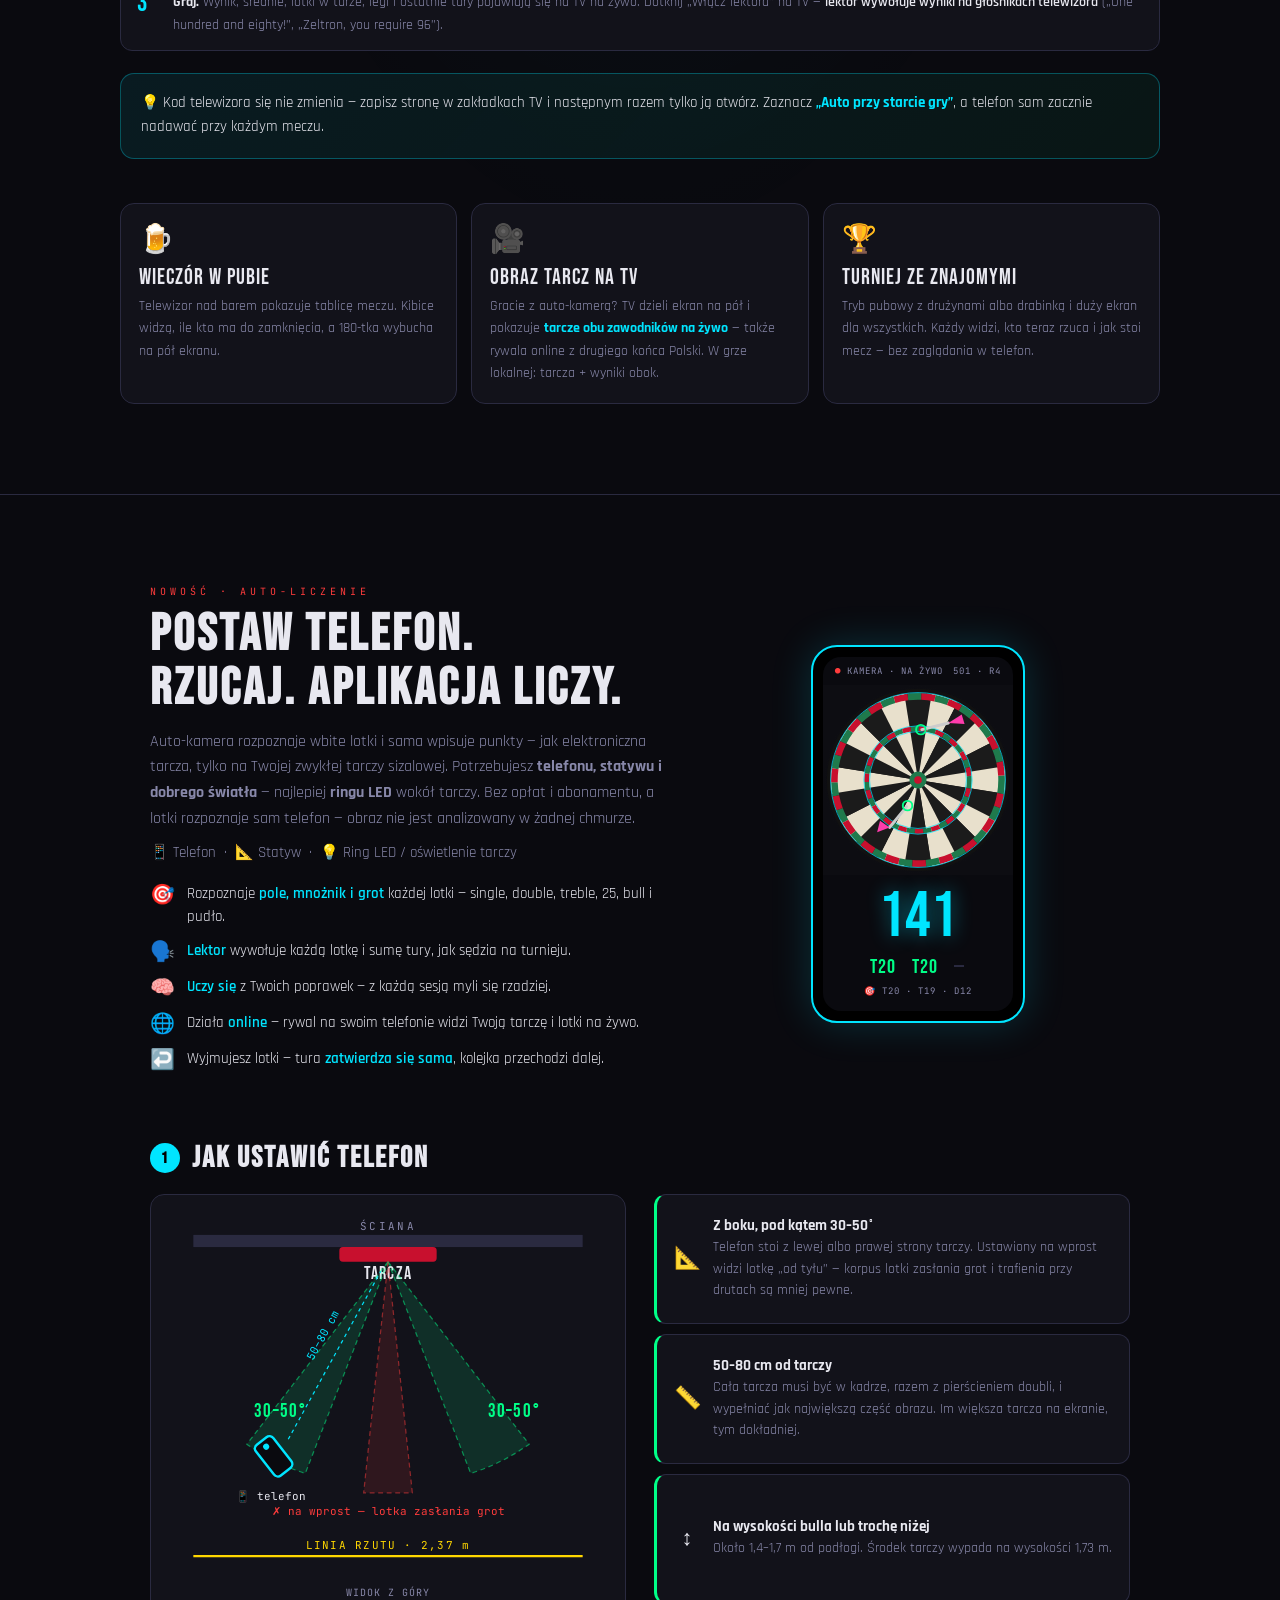
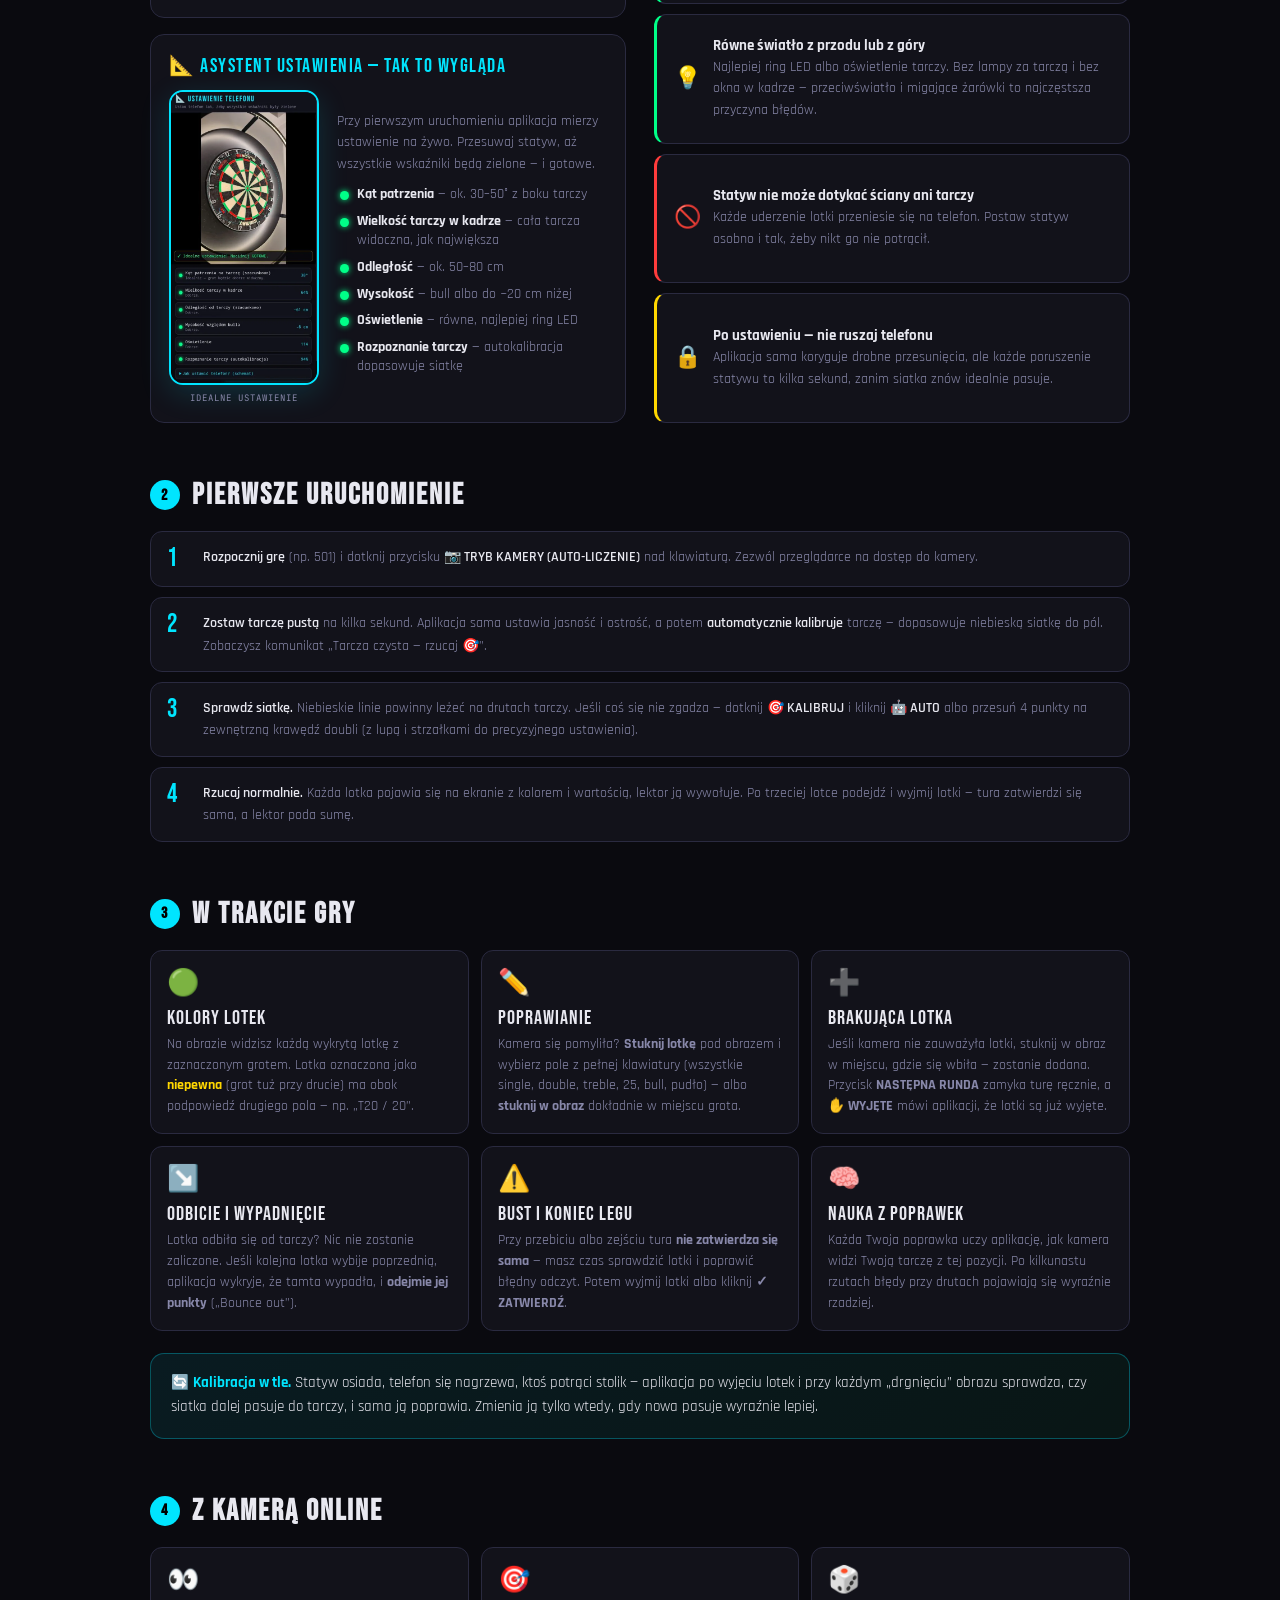
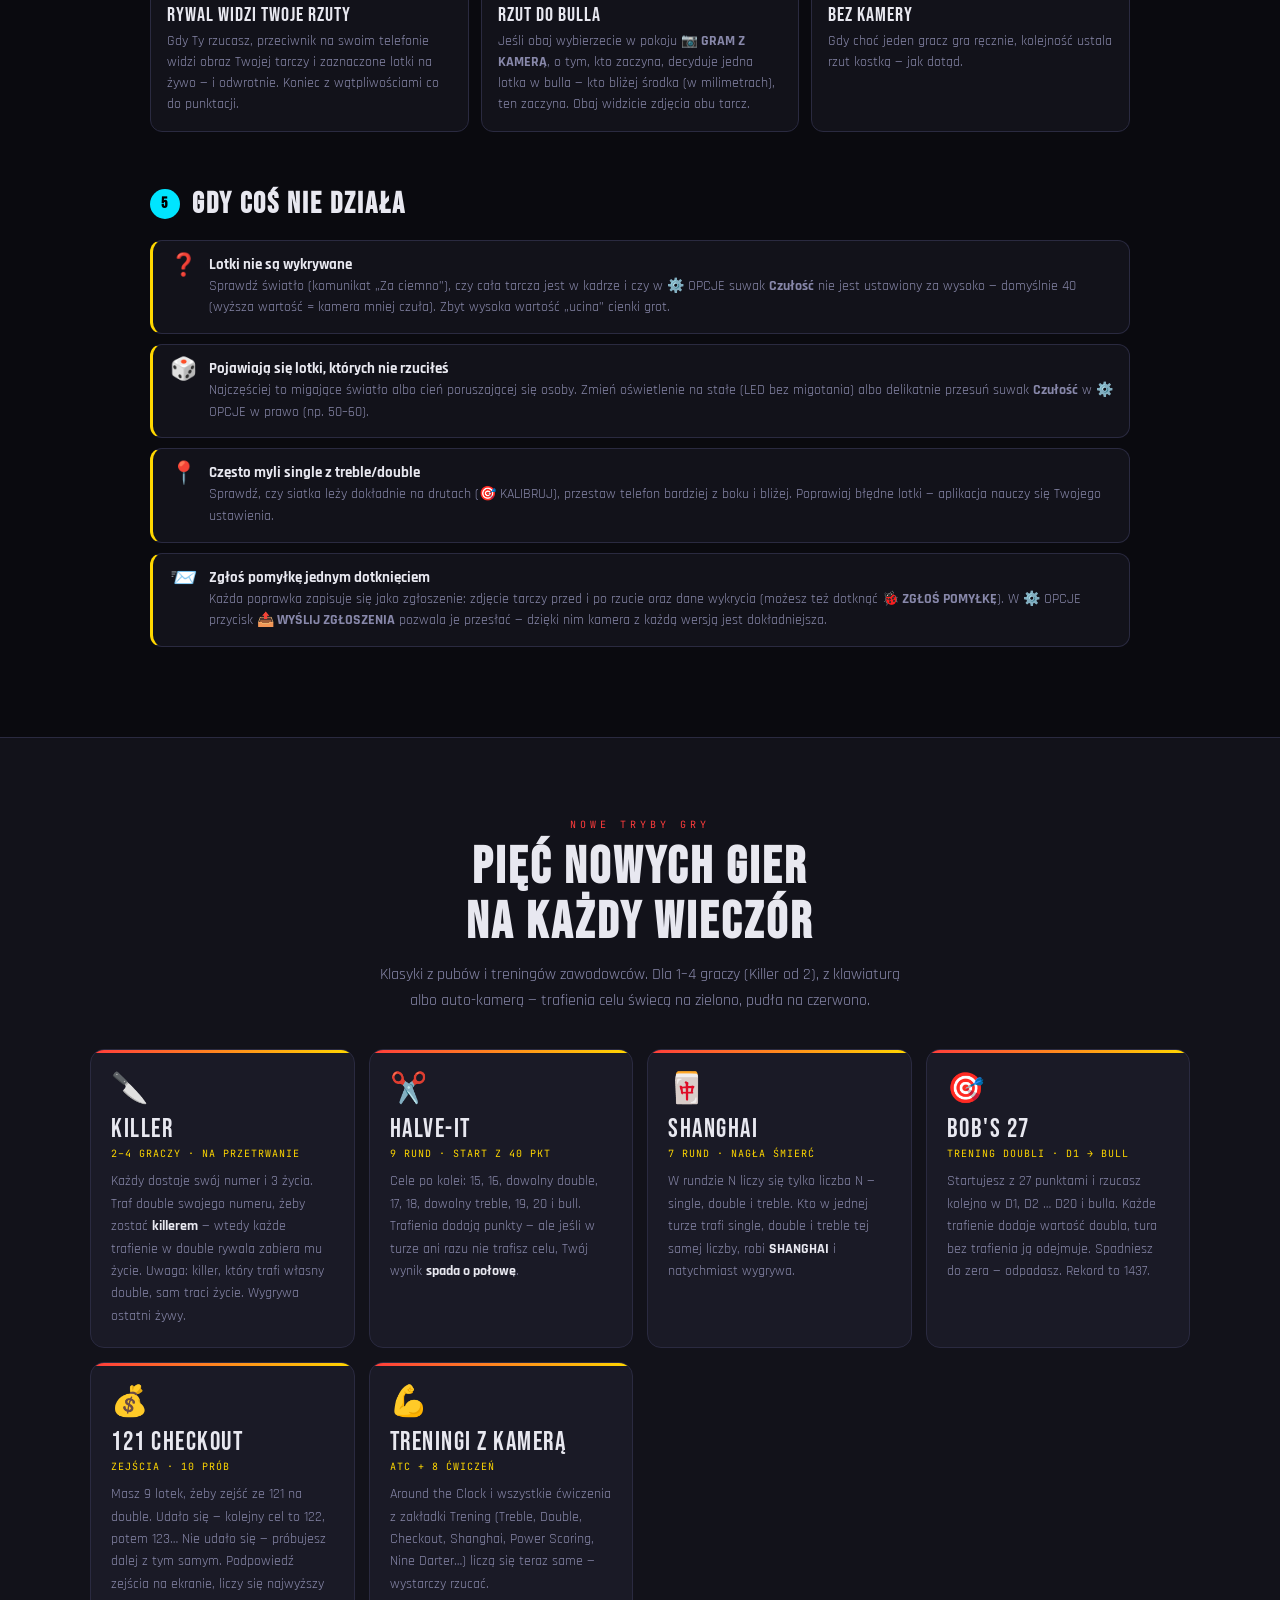
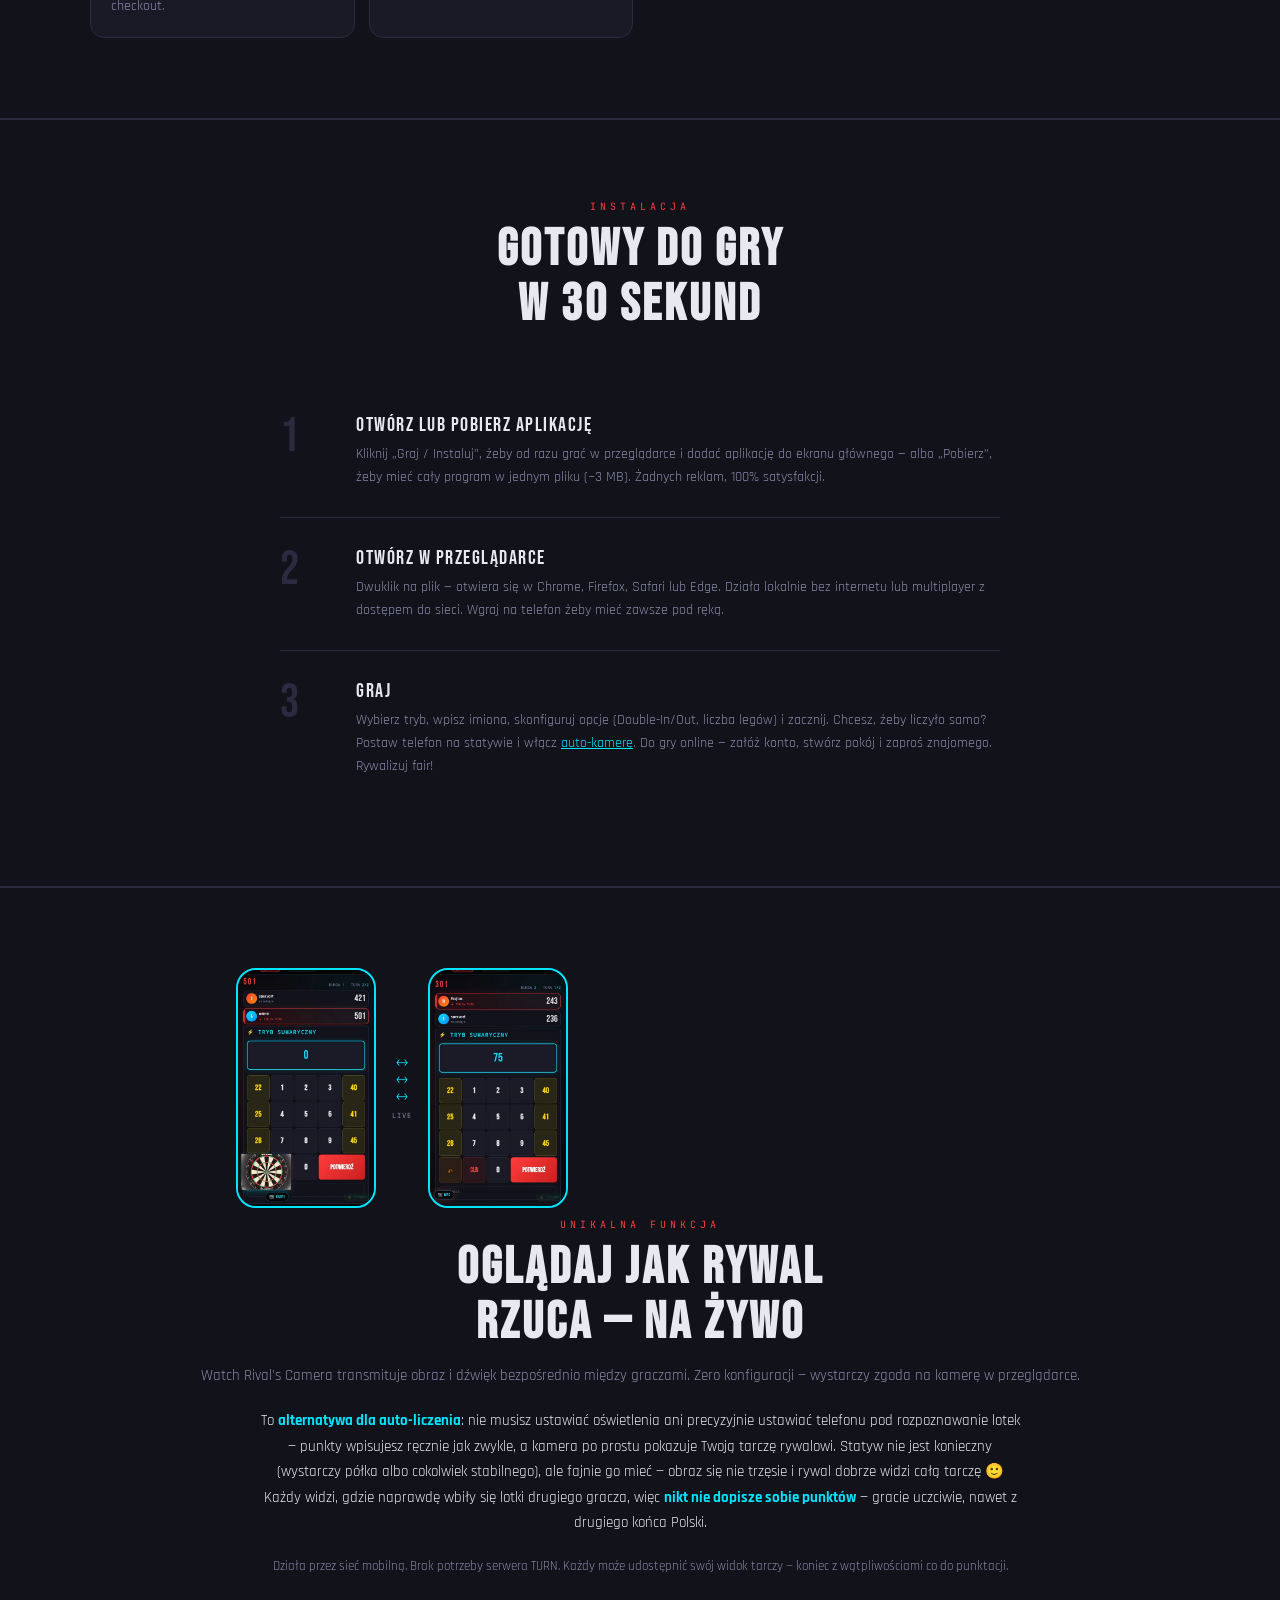
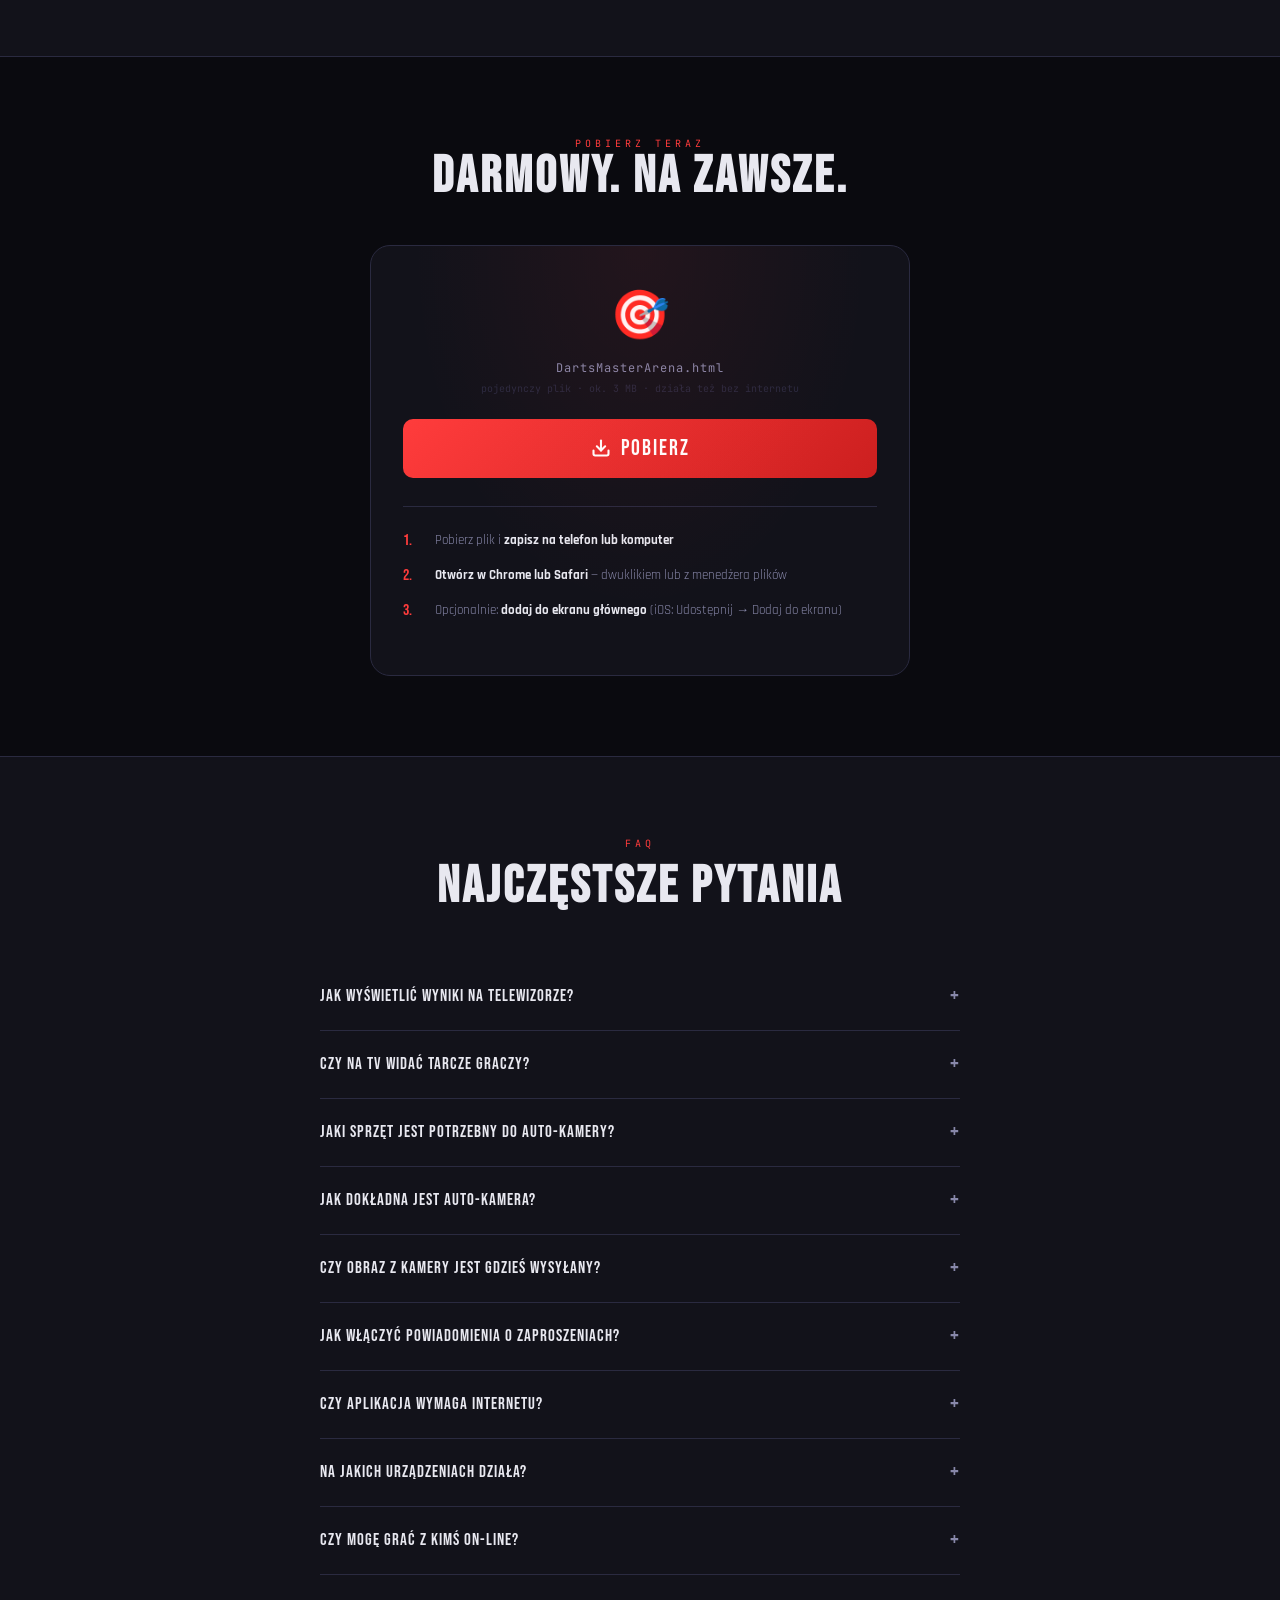
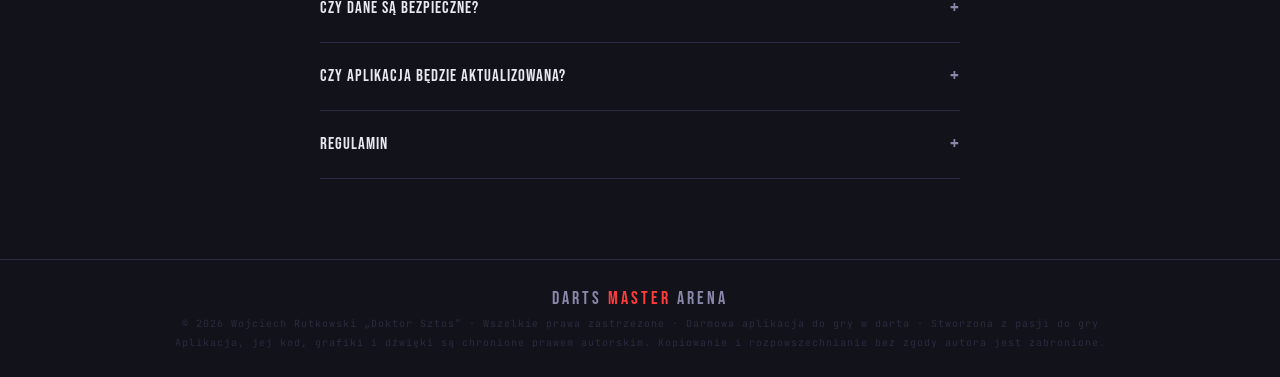
